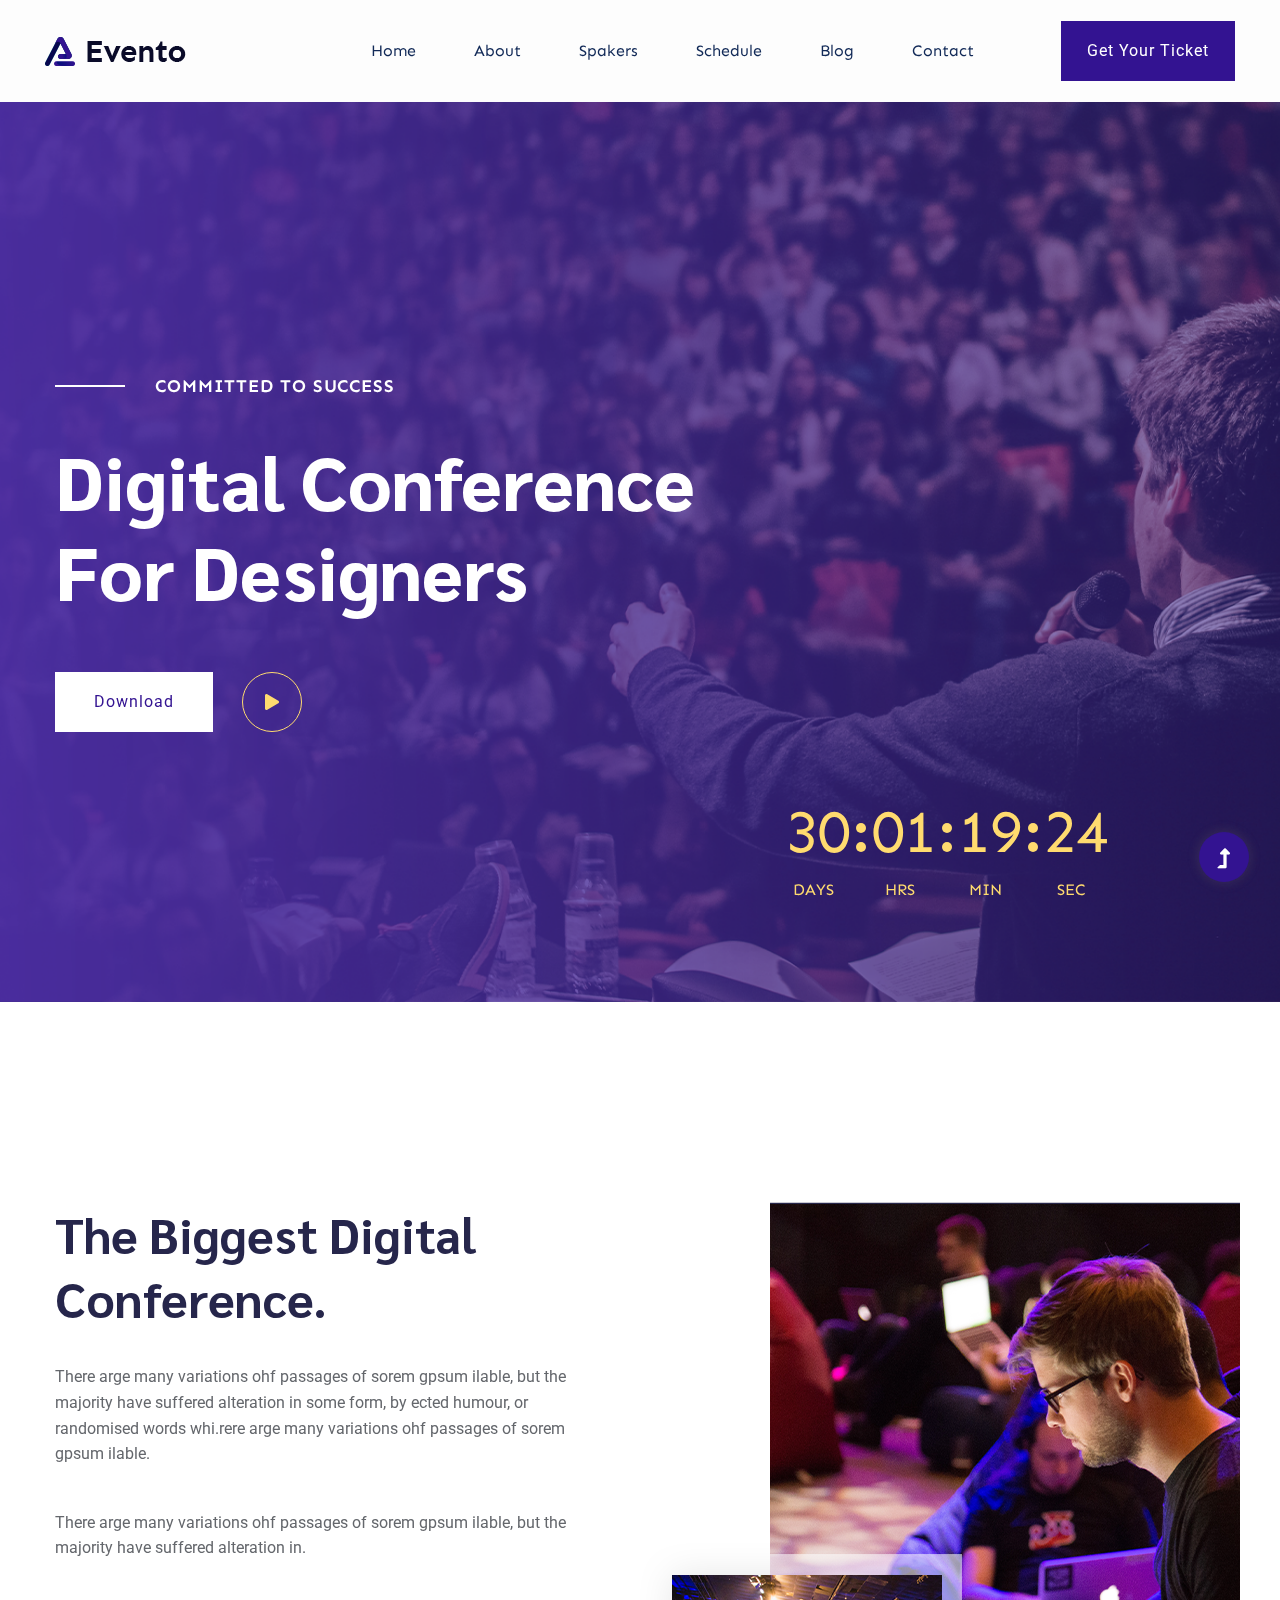
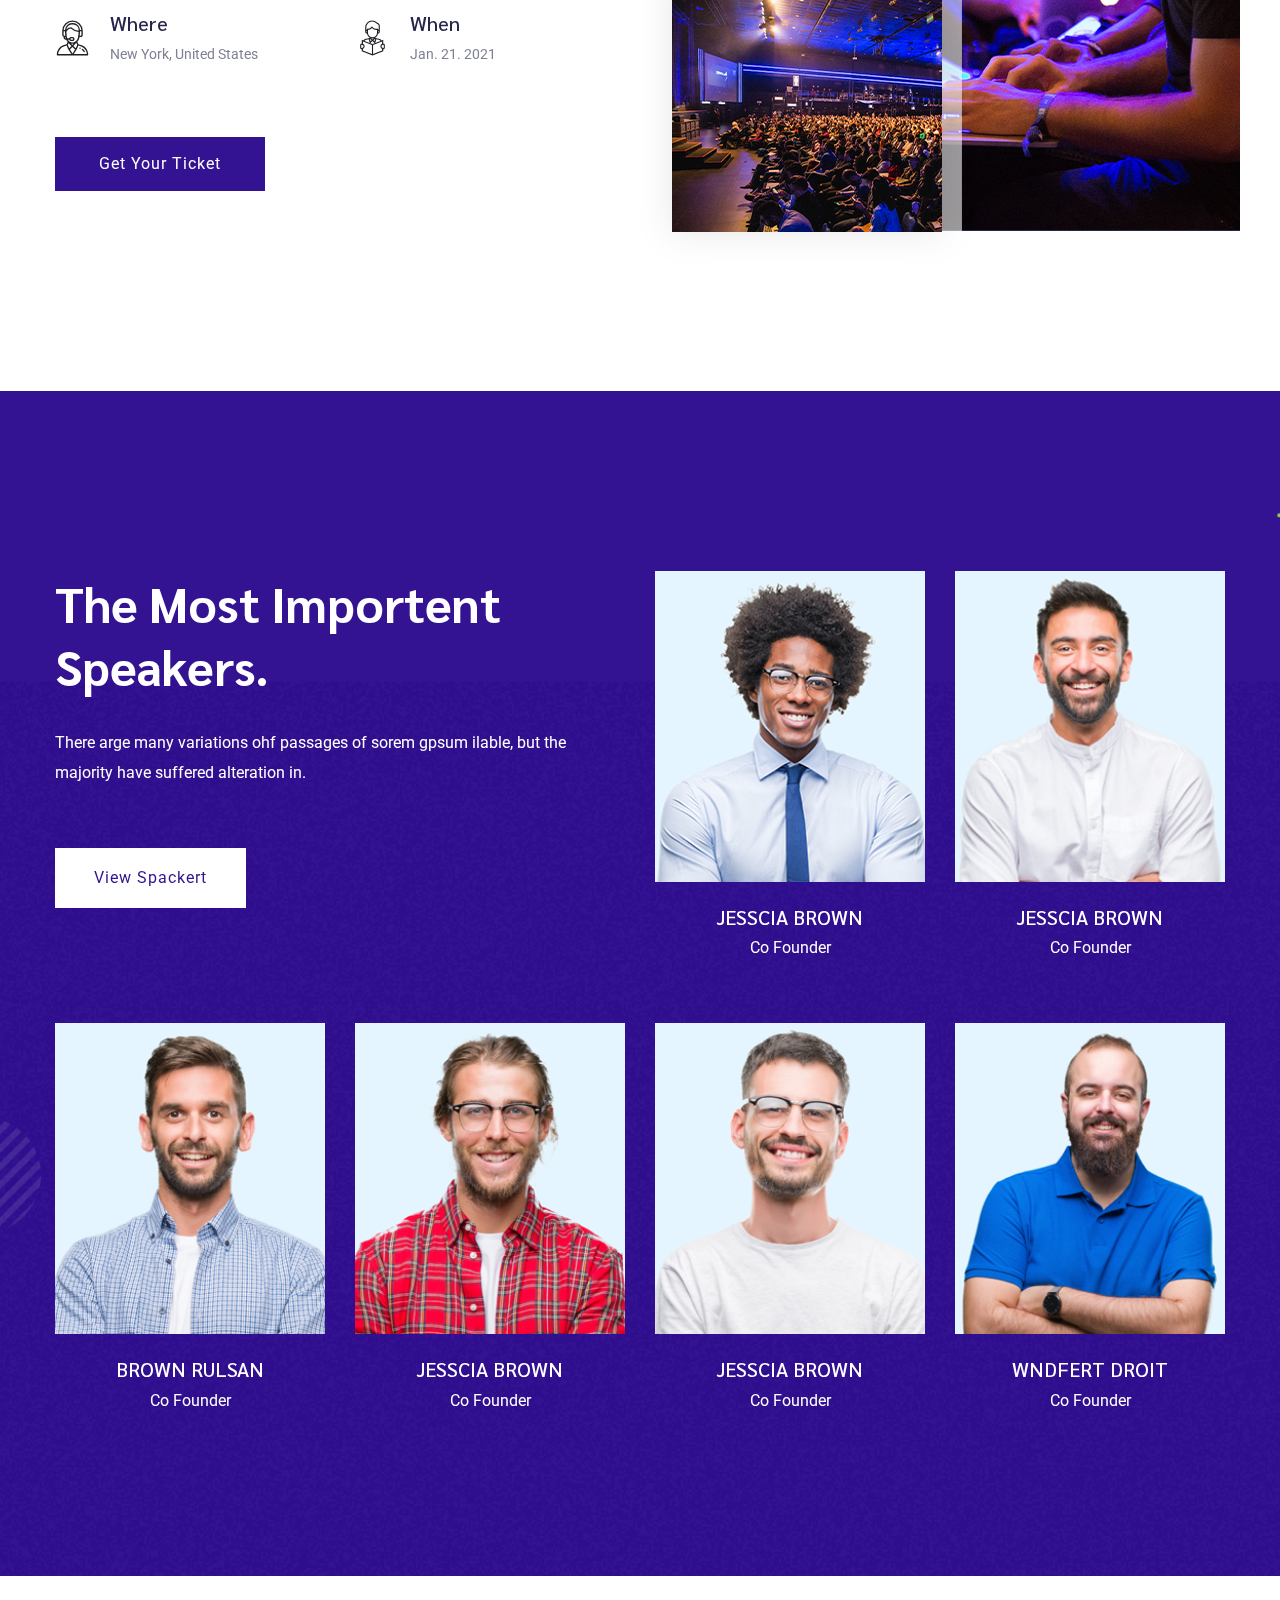
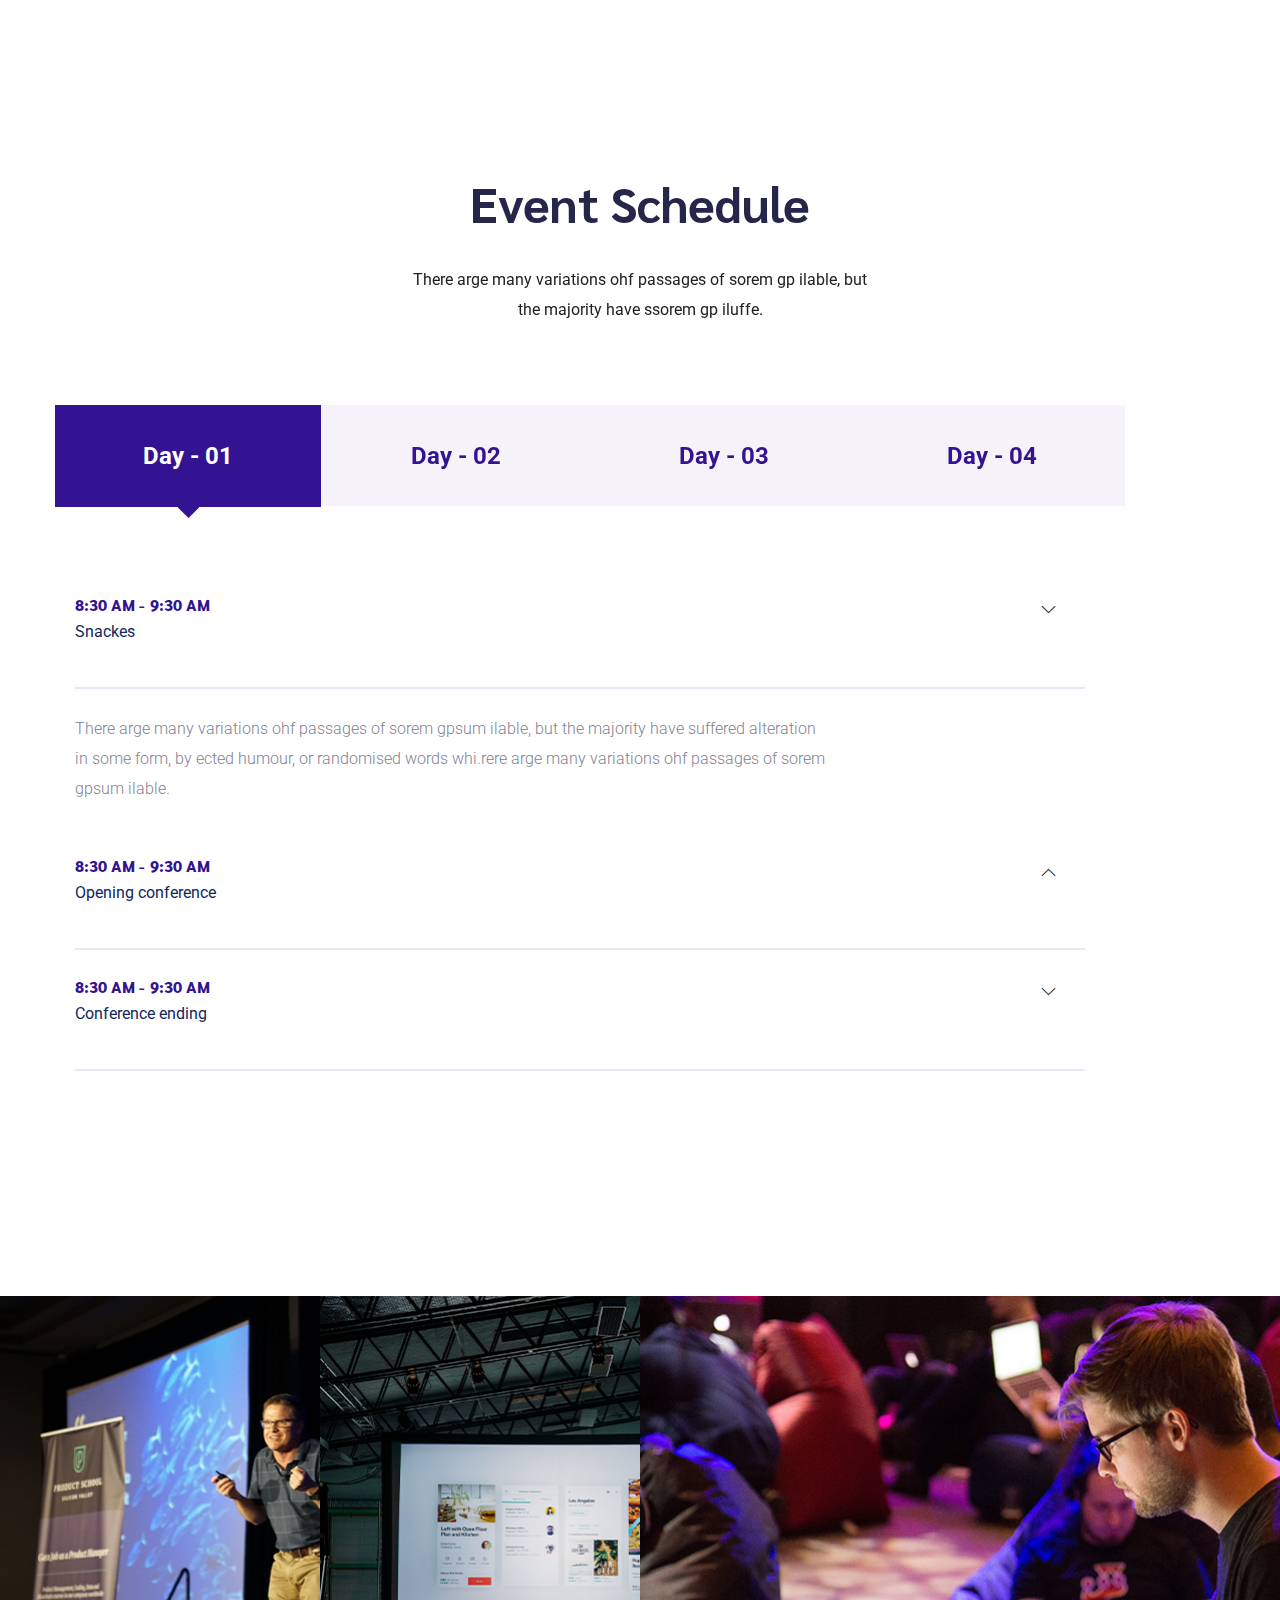
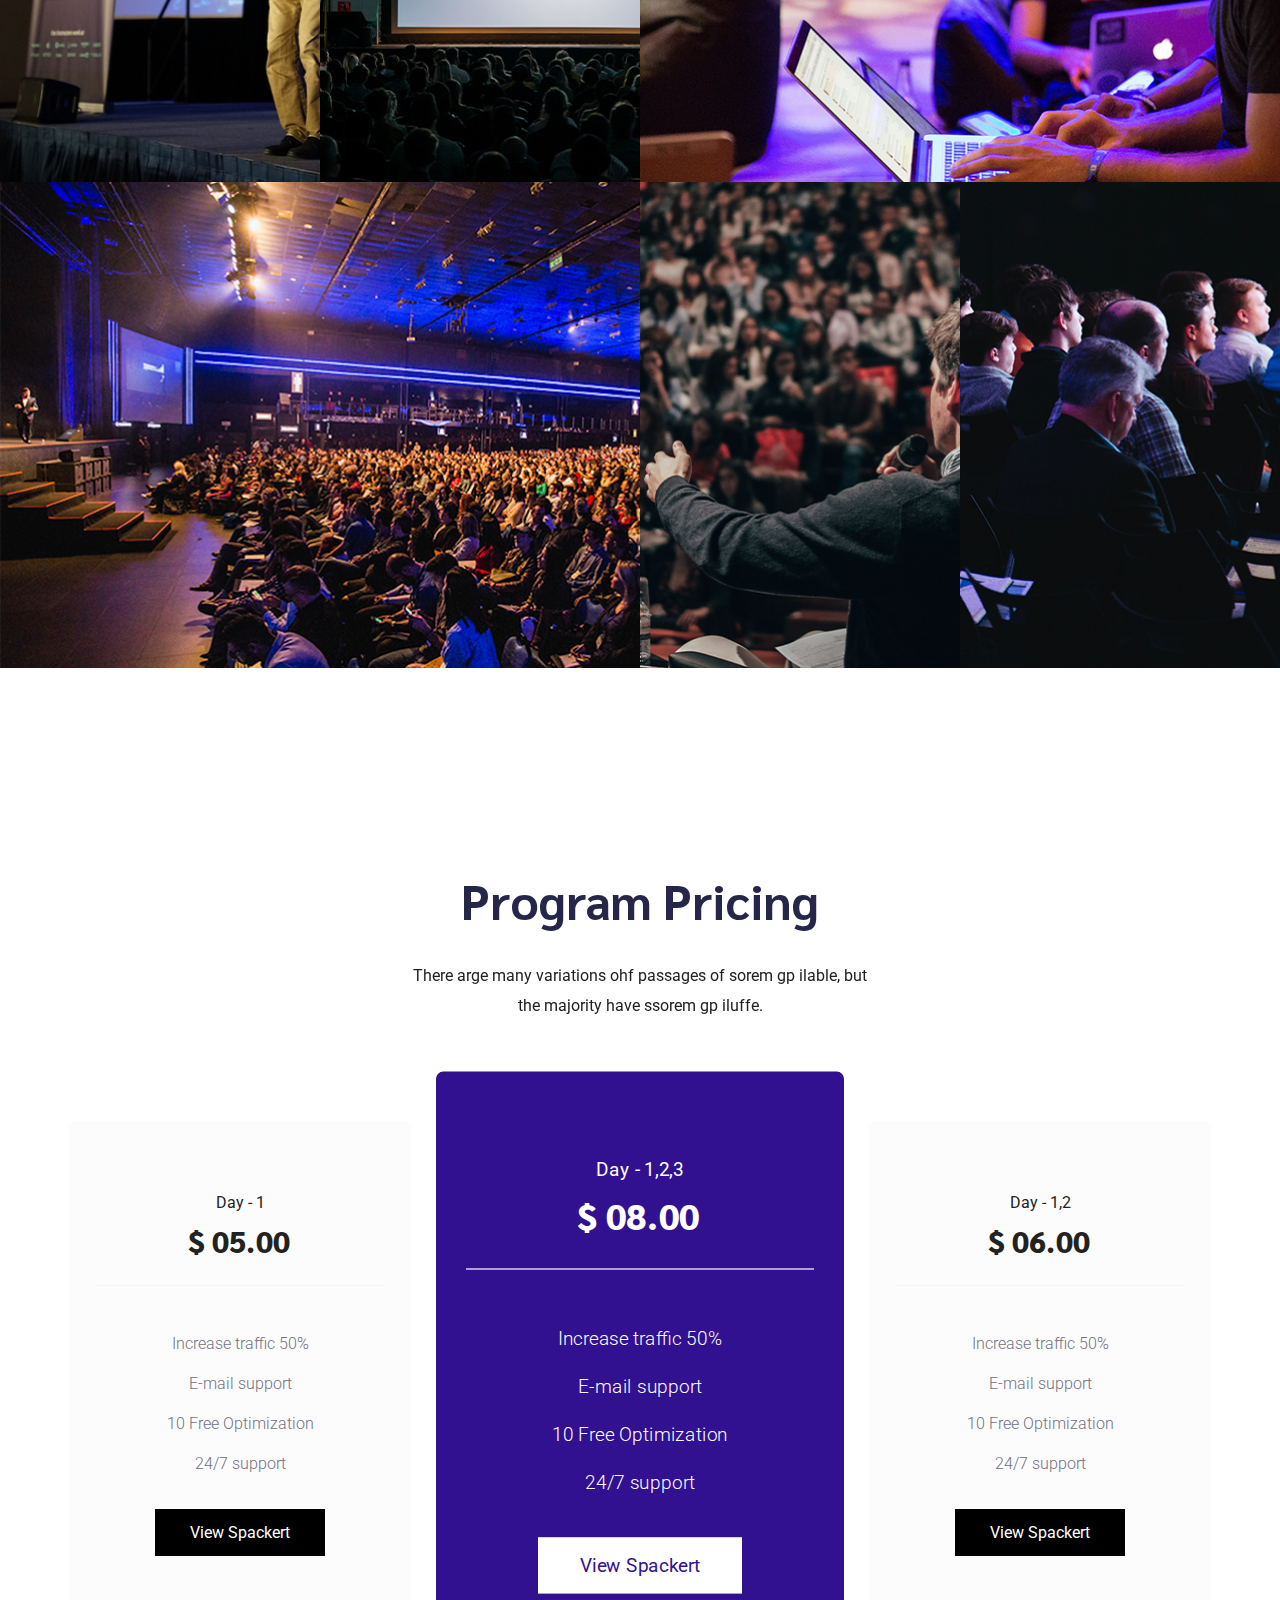
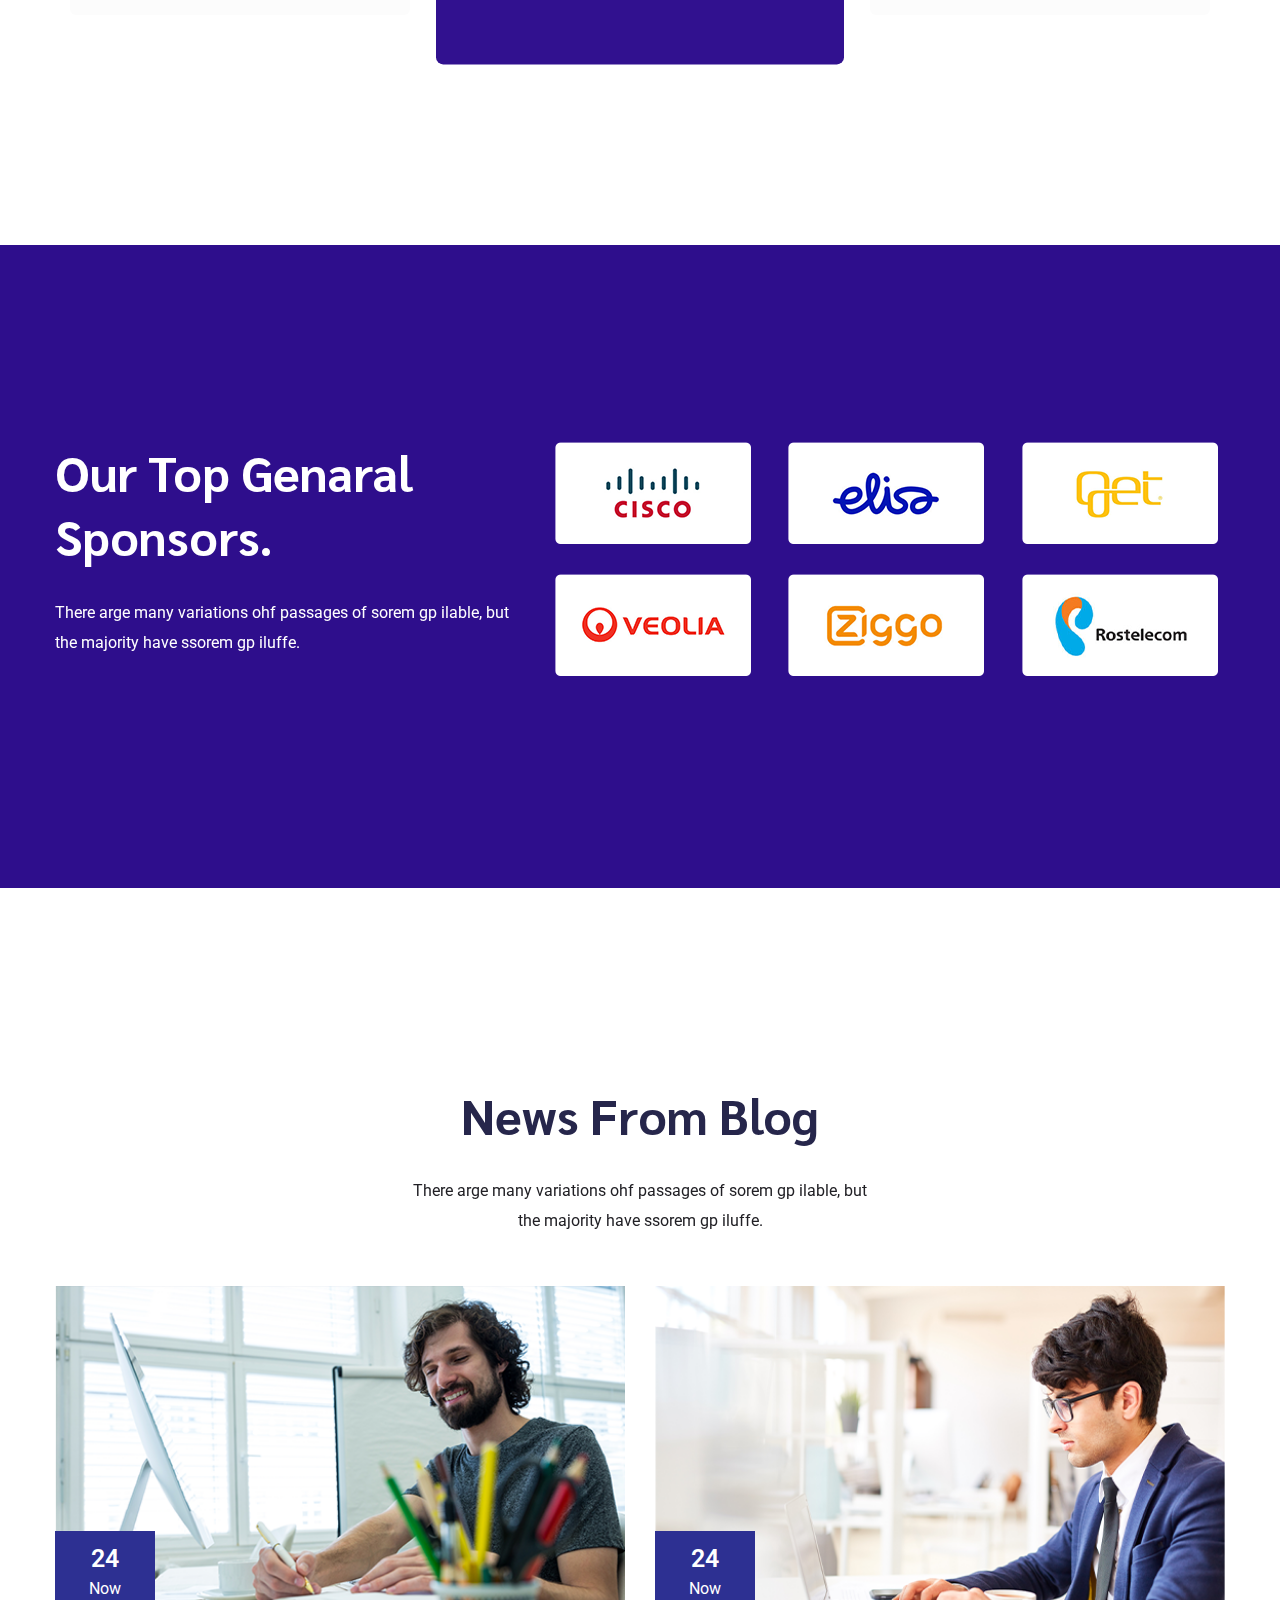
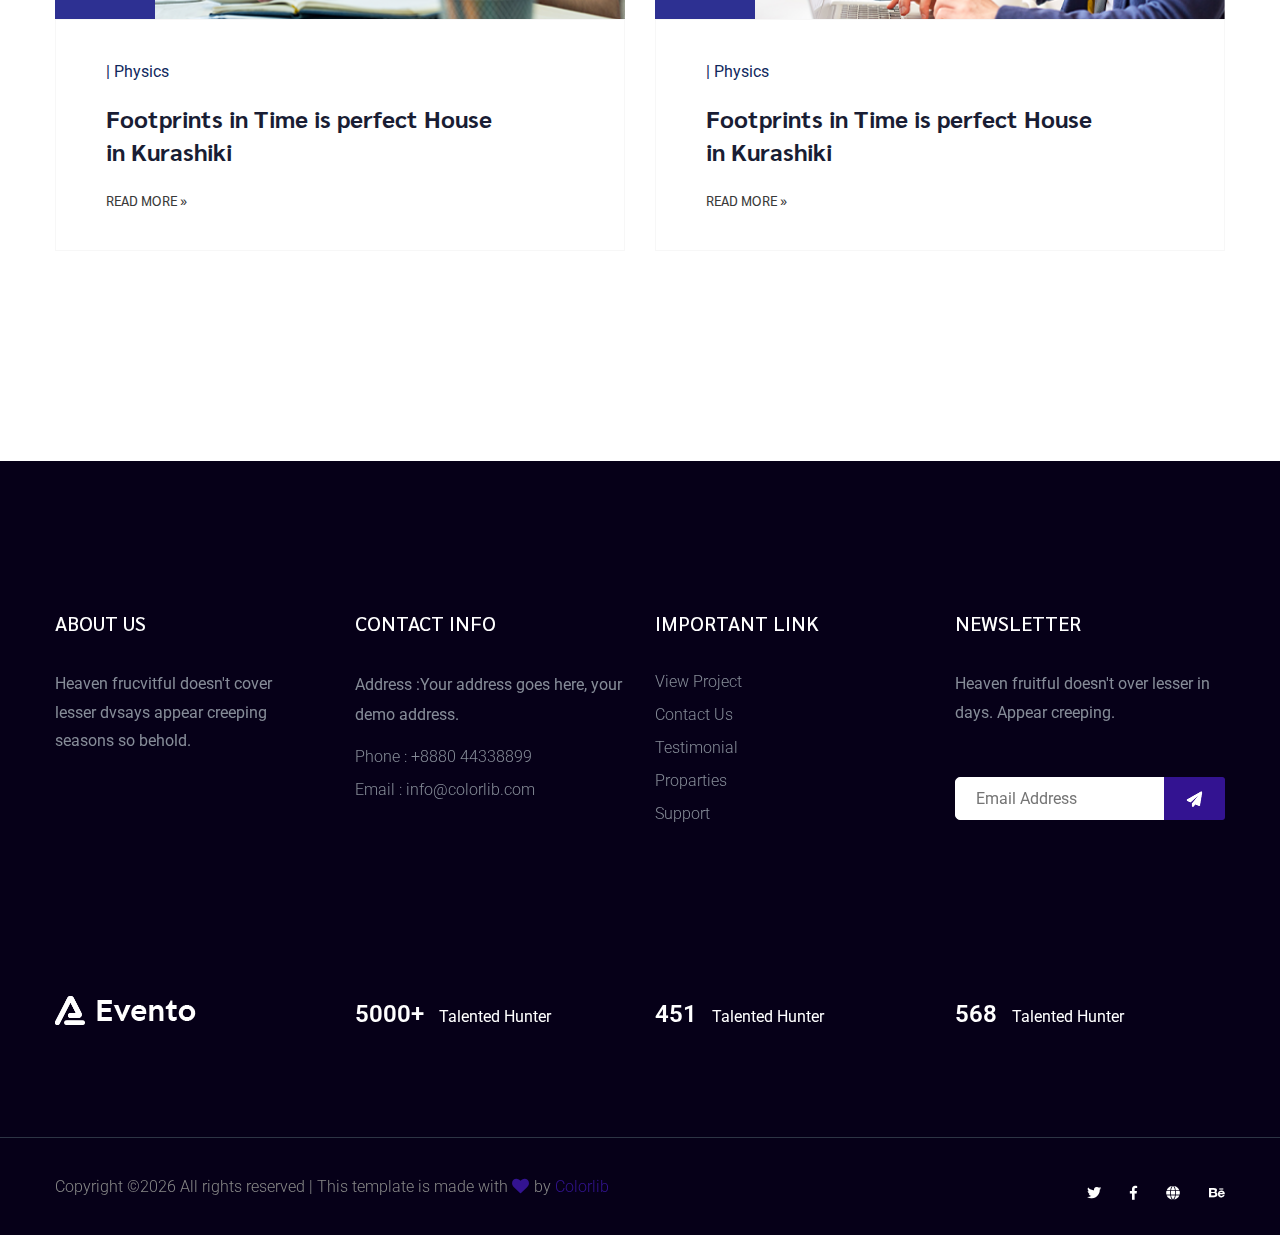
==== index.html @ 0f9d52f0 "initial commit" ====
<!doctype html>
<html class="no-js" lang="zxx">
<head>
    <meta charset="utf-8">
    <meta http-equiv="x-ua-compatible" content="ie=edge">
    <title> Event HTML-5 Template </title>
    <meta name="description" content="">
    <meta name="viewport" content="width=device-width, initial-scale=1">
    <link rel="manifest" href="site.webmanifest">
    <link rel="shortcut icon" type="image/x-icon" href="assets/img/favicon.ico">

	<!-- CSS here -->
	<link rel="stylesheet" href="assets/css/bootstrap.min.css">
	<link rel="stylesheet" href="assets/css/owl.carousel.min.css">
	<link rel="stylesheet" href="assets/css/slicknav.css">
    <link rel="stylesheet" href="assets/css/flaticon.css">
    <link rel="stylesheet" href="assets/css/gijgo.css">
	<link rel="stylesheet" href="assets/css/animate.min.css">
	<link rel="stylesheet" href="assets/css/magnific-popup.css">
	<link rel="stylesheet" href="assets/css/fontawesome-all.min.css">
	<link rel="stylesheet" href="assets/css/themify-icons.css">
	<link rel="stylesheet" href="assets/css/slick.css">
	<link rel="stylesheet" href="assets/css/nice-select.css">
	<link rel="stylesheet" href="assets/css/style.css">
</head>
<body>
    <!-- ? Preloader Start -->
    <div id="preloader-active">
        <div class="preloader d-flex align-items-center justify-content-center">
            <div class="preloader-inner position-relative">
                <div class="preloader-circle"></div>
                <div class="preloader-img pere-text">
                    <img src="assets/img/logo/loder.png" alt="">
                </div>
            </div>
        </div>
    </div>
    <!-- Preloader Start -->
<header>
    <!--? Header Start -->
    <div class="header-area">
        <div class="main-header header-sticky">
            <div class="container-fluid">
                <div class="row align-items-center">
                    <!-- Logo -->
                    <div class="col-xl-2 col-lg-2 col-md-1">
                        <div class="logo">
                            <a href="index.html"><img src="assets/img/logo/logo.png" alt=""></a>
                        </div>
                    </div>
                    <div class="col-xl-10 col-lg-10 col-md-10">
                        <div class="menu-main d-flex align-items-center justify-content-end">
                            <!-- Main-menu -->
                            <div class="main-menu f-right d-none d-lg-block">
                                <nav>
                                    <ul id="navigation">
                                        <li><a href="index.html">Home</a></li>
                                        <li><a href="about.html">About</a></li>
                                        <li><a href="spakers.html">Spakers</a></li>
                                        <li><a href="schedule.html">Schedule</a></li>
                                        <li><a href="blog.html">Blog</a>
                                            <ul class="submenu">
                                                <li><a href="blog.html">Blog</a></li>
                                                <li><a href="blog_details.html">Blog Details</a></li>
                                                <li><a href="elements.html">Element</a></li>
                                            </ul>
                                        </li>
                                        <li><a href="contact.html">Contact</a></li>
                                    </ul>
                                </nav>
                            </div>
                            <div class="header-right-btn f-right d-none d-lg-block ml-30">
                                <a href="#" class="btn header-btn">Get Your Ticket</a>
                            </div>
                        </div>
                    </div>   
                    <!-- Mobile Menu -->
                    <div class="col-12">
                        <div class="mobile_menu d-block d-lg-none"></div>
                    </div>
                </div>
            </div>
        </div>
    </div>
    <!-- Header End -->
</header>
<main>
    <!--? slider Area Start-->
    <div class="slider-area position-relative">
        <div class="slider-active">
            <!-- Single Slider -->
            <div class="single-slider slider-height d-flex align-items-center">
                <div class="container">
                    <div class="row">
                        <div class="col-xl-8 col-lg-8 col-md-9 col-sm-10">
                            <div class="hero__caption">
                                <span data-animation="fadeInLeft" data-delay=".1s">Committed to success</span>
                                <h1 data-animation="fadeInLeft" data-delay=".5s">Digital Conference For Designers</h1>
                                <!-- Hero-btn -->
                                <div class="slider-btns">
                                    <a data-animation="fadeInLeft" data-delay="1.0s" href="industries.html" class="btn hero-btn">Download</a>
                                    <a data-animation="fadeInRight" data-delay="1.0s" class="popup-video video-btn"  href="https://www.youtube.com/watch?v=up68UAfH0d0">
                                        <i class="fas fa-play"></i></a>
                                    <p class="video-cap d-none d-sm-blcok" data-animation="fadeInRight" data-delay="1.0s">Story Vidoe<br> Watch</p>
                                </div>
                            </div>
                        </div>
                    </div>
                </div>          
            </div>
            <!-- Single Slider -->
            <div class="single-slider slider-height d-flex align-items-center">
                <div class="container">
                    <div class="row">
                        <div class="col-xl-8 col-lg-8 col-md-9 col-sm-10">
                            <div class="hero__caption">
                                <span data-animation="fadeInLeft" data-delay=".1s">Committed to success</span>
                                <h1 data-animation="fadeInLeft" data-delay=".5s">Digital Conference For Designers</h1>
                                <!-- Hero-btn -->
                                <div class="slider-btns">
                                    <a data-animation="fadeInLeft" data-delay="1.0s" href="industries.html" class="btn hero-btn">Download</a>
                                    <a data-animation="fadeInRight" data-delay="1.0s" class="popup-video video-btn"  href="https://www.youtube.com/watch?v=up68UAfH0d0">
                                        <i class="fas fa-play"></i></a>
                                    <p class="video-cap d-none d-sm-blcok" data-animation="fadeInRight" data-delay="1.0s">Story Vidoe<br> Watch</p>
                                </div>
                            </div>
                        </div>
                    </div>
                </div>          
            </div>
        </div>
        <!-- Counter Section Begin -->
        <div class="counter-section d-none d-sm-block">
            <div class="cd-timer" id="countdown" >
                <div class="cd-item">
                    <span>5</span>
                    <p>Days</p>
                </div>
                <div class="cd-item">
                    <span>5</span>
                    <p>Hrs</p>
                </div>
                <div class="cd-item">
                    <span>5</span>
                    <p>Min</p>
                </div>
                <div class="cd-item">
                    <span>5</span>
                    <p>Sec</p>
                </div>
            </div>
        </div>
        <!-- Counter Section End -->
    </div>
    <!-- slider Area End-->
    <!--? About Law Start-->
    <section class="about-low-area section-padding2">
        <div class="container">
            <div class="row">
                <div class="col-lg-6 col-md-12">
                    <div class="about-caption mb-50">
                        <!-- Section Tittle -->
                        <div class="section-tittle mb-35">
                            <h2>The Biggest Digital Conference.</h2>
                        </div>
                        <p>There arge many variations ohf passages of sorem gpsum ilable, but the majority have suffered alteration in some form, by ected humour, or randomised words whi.rere arge many variations ohf passages of sorem gpsum ilable.</p>
                        <p>There arge many variations ohf passages of sorem gpsum ilable, but the majority have suffered alteration in.</p>
                    </div>
                    <div class="row">
                        <div class="col-lg-6 col-md-6 col-sm-6 col-xs-10">
                            <div class="single-caption mb-20">
                                <div class="caption-icon">
                                    <span class="flaticon-communications-1"></span>
                                </div>
                                <div class="caption">
                                    <h5>Where</h5>
                                    <p>New York, United States</p>
                                </div>
                            </div>
                        </div>
                        <div class="col-lg-6 col-md-6 col-sm-6 col-xs-10">
                            <div class="single-caption mb-20">
                                <div class="caption-icon">
                                    <span class="flaticon-education"></span>
                                </div>
                                <div class="caption">
                                    <h5>When</h5>
                                    <p>Jan. 21. 2021</p>
                                </div>
                            </div>
                        </div>
                    </div>
                    <a href="#" class="btn mt-50">Get Your Ticket</a>
                </div>
                <div class="col-lg-6 col-md-12">
                    <!-- about-img -->
                    <div class="about-img ">
                        <div class="about-font-img d-none d-lg-block">
                            <img src="assets/img/gallery/about2.png" alt="">
                        </div>
                        <div class="about-back-img ">
                            <img src="assets/img/gallery/about1.png" alt="">
                        </div>
                    </div>
                </div>
            </div>
        </div>
    </section>
    <!-- About Law End-->
    <!--? Brand Area Start -->
    <section class="team-area pt-180 pb-100 section-bg" data-background="assets/img/gallery/section_bg02.png">
        <div class="container">
            <div class="row">
                <div class="col-lg-6 col-md-9">
                    <!-- Section Tittle -->
                    <div class="section-tittle section-tittle2 mb-50">
                        <h2>The Most Importent Speakers.</h2>
                        <p>There arge many variations ohf passages of sorem gpsum ilable, but the majority have suffered alteration in.</p>
                        <a href="#" class="btn white-btn mt-30">View Spackert</a>
                    </div>
                </div>
                <div class="col-lg-3 col-md-4 col-sm-6">
                    <div class="single-team mb-30">
                        <div class="team-img">
                            <img src="assets/img/gallery/team1.png" alt="">
                            <!-- Blog Social -->
                            <ul class="team-social">
                                <li><a href="#"><i class="fab fa-facebook-f"></i></a></li>
                                <li><a href="#"><i class="fab fa-twitter"></i></a></li>
                                <li><a href="#"><i class="fas fa-globe"></i></a></li>
                            </ul>
                        </div>
                        <div class="team-caption">
                            <h3><a href="#">Jesscia brown</a></h3>
                            <p> Co Founder</p>
                        </div>
                    </div>
                </div>
                <div class="col-lg-3 col-md-4 col-sm-6">
                    <div class="single-team mb-30">
                        <div class="team-img">
                            <img src="assets/img/gallery/team2.png" alt="">
                            <!-- Blog Social -->
                            <ul class="team-social">
                                <li><a href="#"><i class="fab fa-facebook-f"></i></a></li>
                                <li><a href="#"><i class="fab fa-twitter"></i></a></li>
                                <li><a href="#"><i class="fas fa-globe"></i></a></li>
                            </ul>
                        </div>
                        <div class="team-caption">
                            <h3><a href="#">Jesscia brown</a></h3>
                            <p> Co Founder</p>
                        </div>
                    </div>
                </div>
                <div class="col-lg-3 col-md-4 col-sm-6">
                    <div class="single-team mb-30">
                        <div class="team-img">
                            <img src="assets/img/gallery/team3.png" alt="">
                            <!-- Blog Social -->
                            <ul class="team-social">
                                <li><a href="#"><i class="fab fa-facebook-f"></i></a></li>
                                <li><a href="#"><i class="fab fa-twitter"></i></a></li>
                                <li><a href="#"><i class="fas fa-globe"></i></a></li>
                            </ul>
                        </div>
                        <div class="team-caption">
                            <h3><a href="#">brown Rulsan</a></h3>
                            <p> Co Founder</p>
                        </div>
                    </div>
                </div>
                <div class="col-lg-3 col-md-4 col-sm-6">
                    <div class="single-team mb-30">
                        <div class="team-img">
                            <img src="assets/img/gallery/team4.png" alt="">
                            <!-- Blog Social -->
                            <ul class="team-social">
                                <li><a href="#"><i class="fab fa-facebook-f"></i></a></li>
                                <li><a href="#"><i class="fab fa-twitter"></i></a></li>
                                <li><a href="#"><i class="fas fa-globe"></i></a></li>
                            </ul>
                        </div>
                        <div class="team-caption">
                            <h3><a href="#">Jesscia brown</a></h3>
                            <p> Co Founder</p>
                        </div>
                    </div>
                </div>
                <div class="col-lg-3 col-md-4 col-sm-6">
                    <div class="single-team mb-30">
                        <div class="team-img">
                            <img src="assets/img/gallery/team5.png" alt="">
                            <!-- Blog Social -->
                            <ul class="team-social">
                                <li><a href="#"><i class="fab fa-facebook-f"></i></a></li>
                                <li><a href="#"><i class="fab fa-twitter"></i></a></li>
                                <li><a href="#"><i class="fas fa-globe"></i></a></li>
                            </ul>
                        </div>
                        <div class="team-caption">
                            <h3><a href="#">Jesscia brown</a></h3>
                            <p> Co Founder</p>
                        </div>
                    </div>
                </div>
                <div class="col-lg-3 col-md-4 col-sm-6">
                    <div class="single-team mb-30">
                        <div class="team-img">
                            <img src="assets/img/gallery/team6.png" alt="">
                            <!-- Blog Social -->
                            <ul class="team-social">
                                <li><a href="#"><i class="fab fa-facebook-f"></i></a></li>
                                <li><a href="#"><i class="fab fa-twitter"></i></a></li>
                                <li><a href="#"><i class="fas fa-globe"></i></a></li>
                            </ul>
                        </div>
                        <div class="team-caption">
                            <h3><a href="#">wndfert droit</a></h3>
                            <p> Co Founder</p>
                        </div>
                    </div>
                </div>
            </div>
        </div>
    </section>
    <!-- Brand Area End -->  
    <!--? accordion -->
    <section class="accordion fix section-padding30">
        <div class="container">
            <div class="row justify-content-center">
                <div class="col-xl-5 col-lg-6 col-md-6">
                    <!-- Section Tittle -->
                    <div class="section-tittle text-center mb-80">
                        <h2>Event Schedule</h2>
                        <p>There arge many variations ohf passages of sorem gp ilable, but the majority have ssorem gp iluffe.</p>
                    </div> 
                </div>
            </div>
            <div class="row ">
               <div class="col-lg-11">
                    <div class="properties__button mb-40">
                        <!--Nav Button  -->
                        <nav>                                                                         
                            <div class="nav nav-tabs" id="nav-tab" role="tablist">
                                <a class="nav-item nav-link active" id="nav-home-tab" data-toggle="tab" href="#nav-home" role="tab" aria-controls="nav-home" aria-selected="true">Day - 01</a>
                                <a class="nav-item nav-link" id="nav-profile-tab" data-toggle="tab" href="#nav-profile" role="tab" aria-controls="nav-profile" aria-selected="false"> Day - 02</a>
                                <a class="nav-item nav-link" id="nav-contact-tab" data-toggle="tab" href="#nav-contact" role="tab" aria-controls="nav-contact" aria-selected="false"> Day - 03 </a>
                                <a class="nav-item nav-link" id="nav-dinner-tab" data-toggle="tab" href="#nav-dinner" role="tab" aria-controls="nav-dinner" aria-selected="false"> Day - 04 </a>
                            </div>
                        </nav>
                        <!--End Nav Button  -->
                    </div>
               </div>
            </div>
        </div>
        <div class="container">
            <!-- Nav Card -->
            <div class="tab-content" id="nav-tabContent">
                <!-- card one -->
                <div class="tab-pane fade show active" id="nav-home" role="tabpanel" aria-labelledby="nav-home-tab">
                   <div class="row">
                        <div class="col-lg-11">
                            <div class="accordion-wrapper">
                                <div class="accordion" id="accordionExample">
                                    <!-- single-one -->
                                    <div class="card">
                                        <div class="card-header" id="headingTwo">
                                            <h2 class="mb-0">
                                                <a href="#" class="btn-link collapsed" data-toggle="collapse" data-target="#collapseTwo" aria-expanded="false" aria-controls="collapseTwo">
                                                    <span>8:30 AM - 9:30 AM</span>
                                                    <p>Snackes</p>
                                                </a> 
                                            </h2>
                                        </div>
                                        <div id="collapseTwo" class="collapse show" aria-labelledby="headingTwo" data-parent="#accordionExample">
                                            <div class="card-body">
                                                There arge many variations ohf passages of sorem gpsum ilable, but the majority have suffered alteration in some form, by ected humour, or randomised words whi.rere arge many variations ohf passages of sorem gpsum ilable.
                                            </div>
                                        </div>
                                    </div>
                                    <!-- single-two -->
                                    <div class="card">
                                        <div class="card-header" id="headingOne">
                                            <h2 class="mb-0">
                                                <a href="#" class="btn-link" data-toggle="collapse" data-target="#collapseOne" aria-expanded="true" aria-controls="collapseOne">
                                                    <span>8:30 AM - 9:30 AM</span>
                                                    <p>Opening conference</p>
                                                </a>
                                            </h2>
                                        </div>
                                        <div id="collapseOne" class="collapse" aria-labelledby="headingOne" data-parent="#accordionExample">
                                            <div class="card-body">
                                                There arge many variations ohf passages of sorem gpsum ilable, but the majority have suffered alteration in some form, by ected humour, or randomised words whi.rere arge many variations ohf passages of sorem gpsum ilable.
                                            </div>
                                        </div>
                                    </div>
                                    <!-- single-three -->
                                    <div class="card">
                                        <div class="card-header" id="headingThree">
                                            <h2 class="mb-0">
                                                <a href="#" class="btn-link collapsed" data-toggle="collapse" data-target="#collapseThree" aria-expanded="false" aria-controls="collapseThree">
                                                    <span>8:30 AM - 9:30 AM</span>
                                                    <p>Conference ending</p>
                                                </a>
                                            </h2>
                                        </div>
                                        <div id="collapseThree" class="collapse" aria-labelledby="headingThree" data-parent="#accordionExample">
                                            <div class="card-body">
                                                There arge many variations ohf passages of sorem gpsum ilable, but the majority have suffered alteration in some form, by ected humour, or randomised words whi.rere arge many variations ohf passages of sorem gpsum ilable.
                                            </div>
                                        </div>
                                    </div>
                                </div>
                            </div>
                        </div>
                   </div>
                </div>
                <!-- Card two -->
                <div class="tab-pane fade" id="nav-profile" role="tabpanel" aria-labelledby="nav-profile-tab">
                    <div class="row">
                        <div class="col-lg-11">
                            <div class="accordion-wrapper">
                                <div class="accordion" id="accordionExample">
                                    <!-- single-one -->
                                    <div class="card">
                                        <div class="card-header" id="headingTwo">
                                            <h2 class="mb-0">
                                                <a href="#" class="btn-link collapsed" data-toggle="collapse" data-target="#collapseTwo2" aria-expanded="false" aria-controls="collapseTwo2">
                                                    <span>8:30 AM - 9:30 AM</span>
                                                    <p>Snackes</p>
                                                </a> 
                                            </h2>
                                        </div>
                                        <div id="collapseTwo2" class="collapse show" aria-labelledby="headingTwo" data-parent="#accordionExample">
                                            <div class="card-body">
                                                There arge many variations ohf passages of sorem gpsum ilable, but the majority have suffered alteration in some form, by ected humour, or randomised words whi.rere arge many variations ohf passages of sorem gpsum ilable.
                                            </div>
                                        </div>
                                    </div>
                                    <!-- single-two -->
                                    <div class="card">
                                        <div class="card-header" id="headingOne">
                                            <h2 class="mb-0">
                                                <a href="#" class="btn-link" data-toggle="collapse" data-target="#collapseOne1" aria-expanded="true" aria-controls="collapseOne1">
                                                    <span>8:30 AM - 9:30 AM</span>
                                                    <p>Opening conference</p>
                                                </a>
                                            </h2>
                                        </div>
                                        <div id="collapseOne1" class="collapse" aria-labelledby="headingOne" data-parent="#accordionExample">
                                            <div class="card-body">
                                                There arge many variations ohf passages of sorem gpsum ilable, but the majority have suffered alteration in some form, by ected humour, or randomised words whi.rere arge many variations ohf passages of sorem gpsum ilable.
                                            </div>
                                        </div>
                                    </div>
                                    <!-- single-three -->
                                    <div class="card">
                                        <div class="card-header" id="headingThree">
                                            <h2 class="mb-0">
                                                <a href="#" class="btn-link collapsed" data-toggle="collapse" data-target="#collapseThree3" aria-expanded="false" aria-controls="collapseThree3">
                                                    <span>8:30 AM - 9:30 AM</span>
                                                    <p>Conference ending</p>
                                                </a>
                                            </h2>
                                        </div>
                                        <div id="collapseThree3" class="collapse" aria-labelledby="headingThree" data-parent="#accordionExample">
                                            <div class="card-body">
                                                There arge many variations ohf passages of sorem gpsum ilable, but the majority have suffered alteration in some form, by ected humour, or randomised words whi.rere arge many variations ohf passages of sorem gpsum ilable.
                                            </div>
                                        </div>
                                    </div>
                                </div>
                            </div>
                        </div>
                    </div>
                </div>
                <!-- Card three -->
                <div class="tab-pane fade" id="nav-contact" role="tabpanel" aria-labelledby="nav-contact-tab">
                    <div class="row">
                            <div class="col-lg-11">
                                <div class="accordion-wrapper">
                                    <div class="accordion" id="accordionExample">
                                        <!-- single-one -->
                                        <div class="card">
                                            <div class="card-header" id="headingTwo">
                                                <h2 class="mb-0">
                                                    <a href="#" class="btn-link collapsed" data-toggle="collapse" data-target="#collapseTwo01" aria-expanded="false" aria-controls="collapseTwo01">
                                                        <span>8:30 AM - 9:30 AM</span>
                                                        <p>Snackes</p>
                                                    </a> 
                                                </h2>
                                            </div>
                                            <div id="collapseTwo01" class="collapse show" aria-labelledby="headingTwo" data-parent="#accordionExample">
                                                <div class="card-body">
                                                    There arge many variations ohf passages of sorem gpsum ilable, but the majority have suffered alteration in some form, by ected humour, or randomised words whi.rere arge many variations ohf passages of sorem gpsum ilable.
                                                </div>
                                            </div>
                                        </div>
                                        <!-- single-two -->
                                        <div class="card">
                                            <div class="card-header" id="headingOne">
                                                <h2 class="mb-0">
                                                    <a href="#" class="btn-link" data-toggle="collapse" data-target="#collapseOne02" aria-expanded="true" aria-controls="collapseOne02">
                                                        <span>8:30 AM - 9:30 AM</span>
                                                        <p>Opening conference</p>
                                                    </a>
                                                </h2>
                                            </div>
                                            <div id="collapseOne02" class="collapse" aria-labelledby="headingOne" data-parent="#accordionExample">
                                                <div class="card-body">
                                                    There arge many variations ohf passages of sorem gpsum ilable, but the majority have suffered alteration in some form, by ected humour, or randomised words whi.rere arge many variations ohf passages of sorem gpsum ilable.
                                                </div>
                                            </div>
                                        </div>
                                        <!-- single-three -->
                                        <div class="card">
                                            <div class="card-header" id="headingThree">
                                                <h2 class="mb-0">
                                                    <a href="#" class="btn-link collapsed" data-toggle="collapse" data-target="#collapseThree03" aria-expanded="false" aria-controls="collapseThree03">
                                                        <span>8:30 AM - 9:30 AM</span>
                                                        <p>Conference ending</p>
                                                    </a>
                                                </h2>
                                            </div>
                                            <div id="collapseThree03" class="collapse" aria-labelledby="headingThree" data-parent="#accordionExample">
                                                <div class="card-body">
                                                    There arge many variations ohf passages of sorem gpsum ilable, but the majority have suffered alteration in some form, by ected humour, or randomised words whi.rere arge many variations ohf passages of sorem gpsum ilable.
                                                </div>
                                            </div>
                                        </div>
                                    </div>
                                </div>
                            </div>
                    </div>
                </div>
                <!-- Card Four -->
                <div class="tab-pane fade" id="nav-dinner" role="tabpanel" aria-labelledby="nav-dinner">
                    <div class="row">
                            <div class="col-lg-11">
                                <div class="accordion-wrapper">
                                    <div class="accordion" id="accordionExample">
                                        <!-- single-one -->
                                        <div class="card">
                                            <div class="card-header" id="headingTwo">
                                                <h2 class="mb-0">
                                                    <a href="#" class="btn-link collapsed" data-toggle="collapse" data-target="#collapseTwo10" aria-expanded="false" aria-controls="collapseTwo10">
                                                        <span>8:30 AM - 9:30 AM</span>
                                                        <p>Snackes</p>
                                                    </a> 
                                                </h2>
                                            </div>
                                            <div id="collapseTwo10" class="collapse show" aria-labelledby="headingTwo" data-parent="#accordionExample">
                                                <div class="card-body">
                                                    There arge many variations ohf passages of sorem gpsum ilable, but the majority have suffered alteration in some form, by ected humour, or randomised words whi.rere arge many variations ohf passages of sorem gpsum ilable.
                                                </div>
                                            </div>
                                        </div>
                                        <!-- single-two -->
                                        <div class="card">
                                            <div class="card-header" id="headingOne">
                                                <h2 class="mb-0">
                                                    <a href="#" class="btn-link" data-toggle="collapse" data-target="#collapseOne20" aria-expanded="true" aria-controls="collapseOne20">
                                                        <span>8:30 AM - 9:30 AM</span>
                                                        <p>Opening conference</p>
                                                    </a>
                                                </h2>
                                            </div>
                                            <div id="collapseOne20" class="collapse" aria-labelledby="headingOne" data-parent="#accordionExample">
                                                <div class="card-body">
                                                    There arge many variations ohf passages of sorem gpsum ilable, but the majority have suffered alteration in some form, by ected humour, or randomised words whi.rere arge many variations ohf passages of sorem gpsum ilable.
                                                </div>
                                            </div>
                                        </div>
                                        <!-- single-three -->
                                        <div class="card">
                                            <div class="card-header" id="headingThree">
                                                <h2 class="mb-0">
                                                    <a href="#" class="btn-link collapsed" data-toggle="collapse" data-target="#collapseThree30" aria-expanded="false" aria-controls="collapseThree30">
                                                        <span>8:30 AM - 9:30 AM</span>
                                                        <p>Conference ending</p>
                                                    </a>
                                                </h2>
                                            </div>
                                            <div id="collapseThree30" class="collapse" aria-labelledby="headingThree" data-parent="#accordionExample">
                                                <div class="card-body">
                                                    There arge many variations ohf passages of sorem gpsum ilable, but the majority have suffered alteration in some form, by ected humour, or randomised words whi.rere arge many variations ohf passages of sorem gpsum ilable.
                                                </div>
                                            </div>
                                        </div>
                                    </div>
                                </div>
                            </div>
                    </div>
                </div>
            </div>
            <!-- End Nav Card -->
        </div>
    </section>
    <!-- accordion End -->
    <!--? gallery Products Start -->
    <div class="gallery-area fix">
        <div class="container-fluid p-0">
            <div class="row no-gutters">
                <div class="col-lg-3 col-md-3 col-sm-6">
                    <div class="gallery-box">
                        <div class="single-gallery">
                            <div class="gallery-img " style="background-image: url(assets/img/gallery/gallery1.png);"></div>
                        </div>
                    </div>
                </div>
                <div class="col-lg-3 col-md-3 col-sm-6">
                    <div class="gallery-box">
                        <div class="single-gallery">
                            <div class="gallery-img " style="background-image: url(assets/img/gallery/gallery2.png);"></div>
                        </div>
                    </div>
                </div>
                <div class="col-lg-6 col-md-6 col-sm-6">
                    <div class="gallery-box">
                        <div class="single-gallery">
                            <div class="gallery-img " style="background-image: url(assets/img/gallery/gallery3.png);"></div>
                        </div>
                    </div>
                </div>
                <div class="col-lg-6 col-md-6 col-sm-6">
                    <div class="gallery-box">
                        <div class="single-gallery">
                            <div class="gallery-img " style="background-image: url(assets/img/gallery/gallery4.png);"></div>
                        </div>
                    </div>
                </div>
                <div class="col-lg-3 col-md-3 col-sm-6">
                    <div class="gallery-box">
                        <div class="single-gallery">
                             <div class="gallery-img " style="background-image: url(assets/img/gallery/gallery5.png);"></div>
                        </div>
                    </div>
                </div>
                <div class="col-lg-3 col-md-3 col-sm-6">
                    <div class="gallery-box">
                        <div class="single-gallery">
                            <div class="gallery-img " style="background-image: url(assets/img/gallery/gallery6.png);"></div>
                        </div>
                    </div>
                </div>
            </div>
        </div>
    </div>
    <!-- gallery Products End -->
    <!--? Pricing Card Start -->
    <section class="pricing-card-area section-padding2">
        <div class="container">
            <!-- Section Tittle -->
            <div class="row justify-content-center">
                <div class="col-lg-5 col-md-8">
                    <div class="section-tittle text-center mb-100">
                        <h2>Program Pricing</h2>
                        <p>There arge many variations ohf passages of sorem gp ilable, but the majority have ssorem gp iluffe.</p>
                    </div>
                </div>
            </div>
            <div class="row">
                <div class="col-xl-4 col-lg-4 col-md-6 col-sm-10">
                    <div class="single-card text-center mb-30">
                        <div class="card-top">
                            <span>Day - 1</span>
                            <h4>$ 05.00</h4>
                        </div>
                        <div class="card-bottom">
                            <ul>
                                <li>Increase traffic 50%</li>
                                <li>E-mail support</li>
                                <li>10 Free Optimization</li>
                                <li>24/7  support</li>
                            </ul>
                            <a href="services.html" class="black-btn">View Spackert</a>
                        </div>
                    </div>
                </div>
                <div class="col-xl-4 col-lg-4 col-md-6 col-sm-10">
                    <div class="single-card active text-center mb-30">
                        <div class="card-top">
                            <span>Day - 1,2,3</span>
                            <h4>$ 08.00</h4>
                        </div>
                        <div class="card-bottom">
                            <ul>
                                <li>Increase traffic 50%</li>
                                <li>E-mail support</li>
                                <li>10 Free Optimization</li>
                                <li>24/7  support</li>
                            </ul>
                            <a href="services.html" class="black-btn">View Spackert</a>
                        </div>
                    </div>
                </div>
                <div class="col-xl-4 col-lg-4 col-md-6 col-sm-10">
                    <div class="single-card text-center mb-30">
                        <div class="card-top">
                            <span>Day - 1,2</span>
                            <h4>$ 06.00</h4>
                        </div>
                        <div class="card-bottom">
                            <ul>
                                <li>Increase traffic 50%</li>
                                <li>E-mail support</li>
                                <li>10 Free Optimization</li>
                                <li>24/7  support</li>
                            </ul>
                            <a href="services.html" class="black-btn">View Spackert</a>
                        </div>
                    </div>
                </div>
            </div>
        </div>
    </section>
    <!-- Pricing Card End -->
    <!--? Brand Area Start-->
    <section class="work-company section-padding30" style="background: #2e0e8c;">
        <div class="container">
            <div class="row align-items-center">
                <div class="col-lg-5 col-md-8">
                    <!-- Section Tittle -->
                    <div class="section-tittle section-tittle2 mb-50">
                        <h2>Our Top Genaral Sponsors.</h2>
                        <p>There arge many variations ohf passages of sorem gp ilable, but the majority have ssorem gp iluffe.</p>
                    </div>
                </div>
                <div class="col-lg-7">
                    <div class="logo-area">
                        <div class="row">
                            <div class="col-lg-4 col-md-4 col-sm-6">
                                <div class="single-logo mb-30">
                                    <img src="assets/img/gallery/cisco_brand.png" alt="">
                                </div>
                            </div>
                            <div class="col-lg-4 col-md-4 col-sm-6">
                                <div class="single-logo mb-30">
                                    <img src="assets/img/gallery/cisco_brand2.png" alt="">
                                </div>
                            </div>
                            <div class="col-lg-4 col-md-4 col-sm-6">
                                <div class="single-logo mb-30">
                                    <img src="assets/img/gallery/cisco_brand3.png" alt="">
                                </div>
                            </div>
                            <div class="col-lg-4 col-md-4 col-sm-6">
                                <div class="single-logo mb-30">
                                    <img src="assets/img/gallery/cisco_brand4.png" alt="">
                                </div>
                            </div>
                            <div class="col-lg-4 col-md-4 col-sm-6">
                                <div class="single-logo mb-30">
                                    <img src="assets/img/gallery/cisco_brand5.png" alt="">
                                </div>
                            </div>
                            <div class="col-lg-4 col-md-4 col-sm-6">
                                <div class="single-logo mb-30">
                                    <img src="assets/img/gallery/cisco_brand6.png" alt="">
                                </div>
                            </div>
                        </div>
                    </div>
                </div>
            </div>
        </div>
    </section>
    <!-- Brand Area End-->
    <!--? Blog Area Start -->
    <section class="home-blog-area section-padding30">
        <div class="container">
            <!-- Section Tittle -->
            <div class="row justify-content-center">
                <div class="col-lg-5 col-md-8">
                    <div class="section-tittle text-center mb-50">
                        <h2>News From Blog</h2>
                        <p>There arge many variations ohf passages of sorem gp ilable, but the majority have ssorem gp iluffe.</p>
                    </div>
                </div>
            </div>
            <div class="row">
                <div class="col-xl-6 col-lg-6 col-md-6">
                    <div class="home-blog-single mb-30">
                        <div class="blog-img-cap">
                            <div class="blog-img">
                                <img src="assets/img/gallery/home-blog1.png" alt="">
                                <!-- Blog date -->
                                <div class="blog-date text-center">
                                    <span>24</span>
                                    <p>Now</p>
                                </div>
                            </div>
                            <div class="blog-cap">
                                <p>|   Physics</p>
                                <h3><a href="blog_details.html">Footprints in Time is perfect House in Kurashiki</a></h3>
                                <a href="blog_details.html" class="more-btn">Read more »</a>
                            </div>
                        </div>
                    </div>
                </div>
                <div class="col-xl-6 col-lg-6 col-md-6">
                    <div class="home-blog-single mb-30">
                        <div class="blog-img-cap">
                            <div class="blog-img">
                                <img src="assets/img/gallery/home-blog2.png" alt="">
                                <!-- Blog date -->
                                <div class="blog-date text-center">
                                    <span>24</span>
                                    <p>Now</p>
                                </div>
                            </div>
                            <div class="blog-cap">
                                <p>|   Physics</p>
                                <h3><a href="blog_details.html">Footprints in Time is perfect House in Kurashiki</a></h3>
                                <a href="blog_details.html" class="more-btn">Read more »</a>
                            </div>
                        </div>
                    </div>
                </div>
            </div>
        </div>
    </section>
    <!-- Blog Area End -->
    </main>
    <footer>
        <!-- Footer Start-->
        <div class="footer-area footer-padding">
            <div class="container">
                <div class="row d-flex justify-content-between">
                    <div class="col-xl-3 col-lg-3 col-md-4 col-sm-6">
                       <div class="single-footer-caption mb-50">
                         <div class="single-footer-caption mb-30">
                             <div class="footer-tittle">
                                 <h4>About Us</h4>
                                 <div class="footer-pera">
                                     <p>Heaven frucvitful doesn't cover lesser dvsays appear creeping seasons so behold.</p>
                                </div>
                             </div>
                         </div>
                       </div>
                    </div>
                    <div class="col-xl-3 col-lg-3 col-md-4 col-sm-5">
                        <div class="single-footer-caption mb-50">
                            <div class="footer-tittle">
                                <h4>Contact Info</h4>
                                <ul>
                                    <li>
                                        <p>Address :Your address goes here, your demo address.</p>
                                    </li>
                                    <li><a href="#">Phone : +8880 44338899</a></li>
                                    <li><a href="#">Email : info@colorlib.com</a></li>
                                </ul>
                            </div>
                        </div>
                    </div>
                    <div class="col-xl-3 col-lg-3 col-md-4 col-sm-5">
                        <div class="single-footer-caption mb-50">
                            <div class="footer-tittle">
                                <h4>Important Link</h4>
                                <ul>
                                    <li><a href="#"> View Project</a></li>
                                    <li><a href="#">Contact Us</a></li>
                                    <li><a href="#">Testimonial</a></li>
                                    <li><a href="#">Proparties</a></li>
                                    <li><a href="#">Support</a></li>
                                </ul>
                            </div>
                        </div>
                    </div>
                    <div class="col-xl-3 col-lg-3 col-md-6 col-sm-5">
                        <div class="single-footer-caption mb-50">
                            <div class="footer-tittle">
                                <h4>Newsletter</h4>
                                <div class="footer-pera footer-pera2">
                                 <p>Heaven fruitful doesn't over lesser in days. Appear creeping.</p>
                             </div>
                             <!-- Form -->
                             <div class="footer-form" >
                                 <div id="mc_embed_signup">
                                     <form target="_blank" action="https://spondonit.us12.list-manage.com/subscribe/post?u=1462626880ade1ac87bd9c93a&amp;id=92a4423d01"
                                     method="get" class="subscribe_form relative mail_part">
                                         <input type="email" name="email" id="newsletter-form-email" placeholder="Email Address"
                                         class="placeholder hide-on-focus" onfocus="this.placeholder = ''"
                                         onblur="this.placeholder = ' Email Address '">
                                         <div class="form-icon">
                                             <button type="submit" name="submit" id="newsletter-submit"
                                             class="email_icon newsletter-submit button-contactForm"><img src="assets/img/gallery/form.png" alt=""></button>
                                         </div>
                                         <div class="mt-10 info"></div>
                                     </form>
                                 </div>
                             </div>
                            </div>
                        </div>
                    </div>
                </div>
               <!--  -->
               <div class="row footer-wejed justify-content-between">
                    <div class="col-xl-3 col-lg-3 col-md-4 col-sm-6">
                        <!-- logo -->
                        <div class="footer-logo mb-20">
                        <a href="index.html"><img src="assets/img/logo/logo2_footer.png" alt=""></a>
                        </div>
                    </div>
                    <div class="col-xl-3 col-lg-3 col-md-4 col-sm-5">
                    <div class="footer-tittle-bottom">
                        <span>5000+</span>
                        <p>Talented Hunter</p>
                    </div>
                    </div>
                    <div class="col-xl-3 col-lg-3 col-md-4 col-sm-5">
                        <div class="footer-tittle-bottom">
                            <span>451</span>
                            <p>Talented Hunter</p>
                        </div>
                    </div>
                    <div class="col-xl-3 col-lg-3 col-md-4 col-sm-5">
                        <!-- Footer Bottom Tittle -->
                        <div class="footer-tittle-bottom">
                            <span>568</span>
                            <p>Talented Hunter</p>
                        </div>
                    </div>
               </div>
            </div>
        </div>
        <!-- footer-bottom area -->
        <div class="footer-bottom-area footer-bg">
            <div class="container">
                <div class="footer-border">
                     <div class="row d-flex justify-content-between align-items-center">
                         <div class="col-xl-10 col-lg-8 ">
                             <div class="footer-copy-right">
                                 <p><!-- Link back to Colorlib can't be removed. Template is licensed under CC BY 3.0. -->
  Copyright &copy;<script>document.write(new Date().getFullYear());</script> All rights reserved | This template is made with <i class="fa fa-heart" aria-hidden="true"></i> by <a href="https://colorlib.com" target="_blank">Colorlib</a>
  <!-- Link back to Colorlib can't be removed. Template is licensed under CC BY 3.0. --></p>
                             </div>
                         </div>
                         <div class="col-xl-2 col-lg-4">
                             <div class="footer-social f-right">
                                <a href="#"><i class="fab fa-twitter"></i></a>
                                <a href="https://www.facebook.com/sai4ull"><i class="fab fa-facebook-f"></i></a>
                                <a href="#"><i class="fas fa-globe"></i></a>
                                <a href="#"><i class="fab fa-behance"></i></a>
                             </div>
                         </div>
                     </div>
                </div>
            </div>
        </div>
        <!-- Footer End-->
    </footer>
    <!-- Scroll Up -->
    <div id="back-top" >
        <a title="Go to Top" href="#"> <i class="fas fa-level-up-alt"></i></a>
    </div>

    <!-- JS here -->

    <script src="./assets/js/vendor/modernizr-3.5.0.min.js"></script>
    <!-- Jquery, Popper, Bootstrap -->
    <script src="./assets/js/vendor/jquery-1.12.4.min.js"></script>
    <script src="./assets/js/popper.min.js"></script>
    <script src="./assets/js/bootstrap.min.js"></script>
    <!-- Jquery Mobile Menu -->
    <script src="./assets/js/jquery.slicknav.min.js"></script>

    <!-- Jquery Slick , Owl-Carousel Plugins -->
    <script src="./assets/js/owl.carousel.min.js"></script>
    <script src="./assets/js/slick.min.js"></script>
    <!-- One Page, Animated-HeadLin -->
    <script src="./assets/js/wow.min.js"></script>
    <script src="./assets/js/animated.headline.js"></script>
    <script src="./assets/js/jquery.magnific-popup.js"></script>

    <!-- Date Picker -->
    <script src="./assets/js/gijgo.min.js"></script>
    <!-- Nice-select, sticky -->
    <script src="./assets/js/jquery.nice-select.min.js"></script>
    <script src="./assets/js/jquery.sticky.js"></script>
    
    <!-- counter , waypoint -->
    <script src="./assets/js/jquery.counterup.min.js"></script>
    <script src="./assets/js/waypoints.min.js"></script>
    <script src="./assets/js/jquery.countdown.min.js"></script>
    <!-- contact js -->
    <script src="./assets/js/contact.js"></script>
    <script src="./assets/js/jquery.form.js"></script>
    <script src="./assets/js/jquery.validate.min.js"></script>
    <script src="./assets/js/mail-script.js"></script>
    <script src="./assets/js/jquery.ajaxchimp.min.js"></script>
    
    <!-- Jquery Plugins, main Jquery -->	
    <script src="./assets/js/plugins.js"></script>
    <script src="./assets/js/main.js"></script>
    
    </body>
</html>
---- assets/css/flaticon.css ----
/*
  	Flaticon icon font: Flaticon
  	Creation date: 05/05/2020 06:05
  	*/

@font-face {
  font-family: "Flaticon";
  src: url("../fonts/Flaticon.eot");
  src: url("../fonts/Flaticon.eot?#iefix") format("embedded-opentype"),
       url("../fonts/Flaticon.woff2") format("woff2"),
       url("../fonts/Flaticon.woff") format("woff"),
       url("../fonts/Flaticon.ttf") format("truetype"),
       url("../fonts/Flaticon.svg#Flaticon") format("svg");
  font-weight: normal;
  font-style: normal;
}

@media screen and (-webkit-min-device-pixel-ratio:0) {
  @font-face {
    font-family: "Flaticon";
    src: url("../fonts/Flaticon.svg#Flaticon") format("svg");
  }
}

[class^="flaticon-"]:before, [class*=" flaticon-"]:before,
[class^="flaticon-"]:after, [class*=" flaticon-"]:after {   
  font-family: Flaticon;
font-style: normal;
}

.flaticon-computing:before { content: "\f100"; }
.flaticon-education:before { content: "\f101"; }
.flaticon-business:before { content: "\f102"; }
.flaticon-communications-1:before { content: "\f103"; }
.flaticon-graduated:before { content: "\f104"; }
.flaticon-tools-and-utensils:before { content: "\f105"; }
.flaticon-communications:before { content: "\f106"; }
.flaticon-web-design:before { content: "\f107"; }
---- assets/css/gijgo.css ----
.gj-button {
    background-color: #f5f5f5;
    border: 1px solid #ddd;
    color: #000;
    border-radius: 3px;
    padding: 6px 10px;
    cursor: pointer;
}

.gj-unselectable {
    -webkit-touch-callout: none;
    -webkit-user-select: none;
    -khtml-user-select: none;
    -moz-user-select: none;
    -ms-user-select: none;
    user-select: none;
}

.gj-row {
    display: -webkit-box;
    display: -ms-flexbox;
    display: flex;
    -ms-flex-wrap: wrap;
    flex-wrap: wrap;
}

.gj-margin-left-5 {
    margin-left: 5px;
}

.gj-margin-left-10 {
    margin-left: 10px;
}

.gj-width-full {
    width: 100%;
}

.gj-cursor-pointer {
    cursor: pointer;
}

.gj-text-align-center {
    text-align: center;
}

.gj-font-size-16 {
    font-size: 16px;
}

.gj-hidden {
    display: none;
}

/** Material Design */
.gj-button-md {
    background: 0 0;
    border: none;
    border-radius: 2px;
    color: rgba(0, 0, 0, 0.87);
    position: relative;
    height: 36px;
    margin: 0;
    min-width: 64px;
    padding: 0 16px;
    display: inline-block;
    font-family: "Roboto","Helvetica","Arial",sans-serif;
    font-size: 1rem;
    font-weight: 500;
    text-transform: uppercase;
    letter-spacing: 0;
    overflow: hidden;
    will-change: box-shadow;
    transition: box-shadow .2s cubic-bezier(.4,0,1,1),background-color .2s cubic-bezier(.4,0,.2,1),color .2s cubic-bezier(.4,0,.2,1);
    outline: none;
    cursor: pointer;
    text-decoration: none;
    text-align: center;
    line-height: 36px;
    vertical-align: middle;
    overflow: hidden;
    -webkit-user-select: none;
    -moz-user-select: none;
    -ms-user-select: none;
    user-select: none;
}

.gj-button-md:hover {
    background-color: rgba(158,158,158,.2);
}

.gj-button-md:disabled {
    color: rgba(0,0,0,.26);
    background: 0 0;
}

.gj-button-md .material-icons,
.gj-button-md .gj-icon {
    vertical-align: middle;
    /*font-size: 1.3rem;
    margin-right: 4px;*/
}

.gj-button-md.gj-button-md-icon {
    width: 24px;
    height: 31px;
    min-width: 24px;
    padding: 0px;
    display: table;
}

.gj-button-md.gj-button-md-icon .material-icons,
.gj-button-md.gj-button-md-icon .gj-icon {
    display: table-cell;
    margin-right: 0px;
    width: 24px;
    height: 24px;
}

.gj-button-md.active {
    background-color: rgba(158,158,158,.4);
}

.gj-button-md-group {
    position: relative;
    display: inline-block;
    vertical-align: middle;
}
.gj-textbox-md {
	/* border: none; */
	/* border-bottom: 1px solid rgba(0,0,0,.42); */
	display: block;
	font-family: "Helvetica","Arial",sans-serif;
	font-size: 16px;
	line-height: 16px;
	/* padding: 4px 0px; */
	margin: 0;
	/* width: 100%; */
	background: 0 0;
	/* text-align: ; */
	color: rgba(0,0,0,.87);
	padding-left: 44px;
	border: 1px solid #dca73a;
	/* padding: 15px 15px; */
	/* text-align: center; */
	width: 177px;
	height: 55px;
	border-radius: 5px;
}
.gj-textbox-md:focus,
.gj-textbox-md:active {
    /* border-bottom: 2px solid rgba(0,0,0,.42); */
    outline: none;
}

.gj-textbox-md::placeholder {
    color: #8e8e8e;
}

.gj-textbox-md:-ms-input-placeholder {
    color: #8e8e8e;
}

.gj-textbox-md::-ms-input-placeholder {
    color: #8e8e8e;
}

.gj-md-spacer-24 {
    min-width: 24px;
    width: 24px;
    display: inline-block;
}

.gj-md-spacer-32 {
    min-width: 32px;
    width: 32px;
    display: inline-block;
}

.gj-modal {
    position: fixed;
    top: 0;
    right: 0;
    bottom: 0;
    left: 0;
    z-index: 1203;
    display: none;
    overflow: hidden;
    -webkit-overflow-scrolling: touch;
    outline: 0;
    background-color: rgba(0, 0, 0, 0.54118);
    transition: 200ms ease opacity;
    will-change: opacity;
}

/* List */
ul.gj-list li [data-role="wrapper"] {
    display: table;
    width: 100%;
}

ul.gj-list li [data-role="checkbox"] {
    display: table-cell;
    vertical-align:middle;
    text-align:center;
}

ul.gj-list li [data-role="image"] {
    display: table-cell;
    vertical-align:middle;
    text-align:center;
}

ul.gj-list li [data-role="display"] {
    display: table-cell;
    vertical-align:middle;
    cursor: pointer;
}

ul.gj-list li [data-role="display"]:empty:before {
  content: "\200b"; /* unicode zero width space character */
}

/* List - Bootstrap */
ul.gj-list-bootstrap {
    padding-left: 0px;
    margin-bottom: 0px;
}

ul.gj-list-bootstrap li {
    padding: 0px;
}

ul.gj-list-bootstrap li [data-role="wrapper"] {
    padding: 0px 10px;
}

ul.gj-list-bootstrap li [data-role="checkbox"] {
    width: 24px;
    padding: 3px;
}

ul.gj-list-bootstrap li [data-role="image"] {
    width: 24px;
    height: 24px;
}

ul.gj-list-bootstrap li [data-role="display"] {
    padding: 8px 0px 8px 4px;
}

.list-group-item.active ul li, .list-group-item.active:focus ul li, .list-group-item.active:hover ul li {
    text-shadow: none;
    color:initial;
}

/* List - Material Design */
ul.gj-list-md {
    padding: 0px;
    list-style: none;
    list-style-type: none;
    line-height: 24px;
    letter-spacing: 0;
    color: #616161; /* Gray 700 */
}

ul.gj-list-md li {
    display: list-item;
    list-style-type: none;
    padding: 0px;
    min-height: unset;
    box-sizing: border-box;
    align-items: center;
    cursor: default;
    overflow: hidden;

    font-family: "Roboto","Helvetica","Arial",sans-serif;
    font-size: 16px;
    font-weight: 400;
    letter-spacing: .04em;
    line-height: 1;
    
    -webkit-flex-direction: row;
    -ms-flex-direction: row;
    flex-direction: row;
    -webkit-flex-wrap: nowrap;
    -ms-flex-wrap: nowrap;
    flex-wrap: nowrap;
}

ul.gj-list-md li [data-role="checkbox"] {
    height: 24px;
    width: 24px;
}

ul.gj-list-md li [data-role="image"] {
    height: 24px;
    width: 24px;
}

ul.gj-list-md li [data-role="display"] {
    padding: 8px 0px 8px 5px;
    order: 0;
    flex-grow: 2;
    text-decoration: none;
    box-sizing: border-box;
    align-items: center;
    text-align: left;
    color: rgba(0,0,0,.87);
}

ul.gj-list-md li.disabled>[data-role="wrapper"]>[data-role="display"] {
    color: #9E9E9E; /* Gray 500 */
}

.gj-list-md-active {
    background: #e0e0e0;
    color: #3f51b5;
}


/* Picker */
.gj-picker {
    position: absolute;
    z-index: 1203;
    background-color: #fff;
}

.gj-picker .selected {
    color: #fff;
}

/* Material Design */
.gj-picker-md {
    font-family: "Roboto","Helvetica","Arial",sans-serif;
    font-size: 16px;
    font-weight: 400;
    letter-spacing: .04em;
    line-height: 1;
    color: rgba(0,0,0,.87);
    border: 1px solid #E0E0E0;
}

.gj-modal .gj-picker-md {
    border: 0px;
}

.gj-picker-md [role="header"] {
    color: rgba(255, 255, 255, 0.54);
    display: flex;
    background: #2196f3;
    align-items: baseline;
    user-select: none;
    justify-content: center;
}

.gj-picker-md [role="footer"] {
    float: right;
    padding: 10px;
}

.gj-picker-md [role="footer"] button.gj-button-md {
    color: #2196f3;
    font-weight: bold;
    font-size: 13px;
}

/* Bootstrap */
.gj-picker-bootstrap {
    border-radius: 4px;
    border: 1px solid #E0E0E0;
}

.gj-picker-bootstrap .selected {
    color: #888;
}

.gj-picker-bootstrap [role="header"] {
    background: #eee;
    color: #AAA;
}
@font-face {
    font-family: 'gijgo-material';
    src: url('../fonts/gijgo-material.eot?235541');
    src: url('../fonts/gijgo-material.eot?235541#iefix') format('embedded-opentype'), url('../fonts/gijgo-material.ttf?235541') format('truetype'), url('../fonts/gijgo-material.woff?235541') format('woff'), url('../fonts/gijgo-material.svg?235541#gijgo-material') format('svg');
    font-weight: normal;
    font-style: normal;
}

.gj-icon {
    /* use !important to prevent issues with browser extensions that change fonts */
    font-family: 'gijgo-material' !important;
    font-size: 24px;
    speak: none;
    font-style: normal;
    font-weight: normal;
    font-variant: normal;
    text-transform: none;
    line-height: 1;
    /* Enable Ligatures ================ */
    letter-spacing: 0;
    -webkit-font-feature-settings: "liga";
    -moz-font-feature-settings: "liga=1";
    -moz-font-feature-settings: "liga";
    -ms-font-feature-settings: "liga" 1;
    font-feature-settings: "liga";
    -webkit-font-variant-ligatures: discretionary-ligatures;
    font-variant-ligatures: discretionary-ligatures;
    /* Better Font Rendering =========== */
    -webkit-font-smoothing: antialiased;
    -moz-osx-font-smoothing: grayscale;
}

.gj-icon.undo:before {
    content: "\e900";
}

.gj-icon.vertical-align-top:before {
    content: "\e901";
}

.gj-icon.vertical-align-center:before {
    content: "\e902";
}

.gj-icon.vertical-align-bottom:before {
    content: "\e903";
}

.gj-icon.arrow-dropup:before {
    content: "\e904";
}

.gj-icon.clock:before {
    content: "\e905";
}

.gj-icon.refresh:before {
    content: "\e906";
}

.gj-icon.last-page:before {
    content: "\e907";
}

.gj-icon.first-page:before {
    content: "\e908";
}

.gj-icon.cancel:before {
    content: "\e909";
}

.gj-icon.clear:before {
    content: "\e90a";
}

.gj-icon.check-circle:before {
    content: "\e90b";
}

.gj-icon.delete:before {
    content: "\e90c";
}

.gj-icon.arrow-upward:before {
    content: "\e90d";
}

.gj-icon.arrow-forward:before {
    content: "\e90e";
}

.gj-icon.arrow-downward:before {
    content: "\e90f";
}

.gj-icon.arrow-back:before {
    content: "\e910";
}

.gj-icon.list-numbered:before {
    content: "\e911";
}

.gj-icon.list-bulleted:before {
    content: "\e912";
}

.gj-icon.indent-increase:before {
    content: "\e913";
}

.gj-icon.indent-decrease:before {
    content: "\e914";
}

.gj-icon.redo:before {
    content: "\e915";
}

.gj-icon.align-right:before {
    content: "\e916";
}

.gj-icon.align-left:before {
    content: "\e917";
}

.gj-icon.align-justify:before {
    content: "\e918";
}

.gj-icon.align-center:before {
    content: "\e919";
}

.gj-icon.strikethrough:before {
    content: "\e91a";
}

.gj-icon.italic:before {
    content: "\e91b";
}

.gj-icon.underlined:before {
    content: "\e91c";
}

.gj-icon.bold:before {
    content: "\e91d";
}

.gj-icon.arrow-dropdown:before {
    content: "\e91e";
}

.gj-icon.done:before {
    content: "\e91f";
}

.gj-icon.pencil:before {
    content: "\e920";
}

.gj-icon.minus:before {
    content: "\e921";
}

.gj-icon.plus:before {
    content: "\e922";
}

.gj-icon.chevron-up:before {
    content: "\e923";
}

.gj-icon.chevron-right:before {
    content: "\e924";
}

.gj-icon.chevron-down:before {
    content: "\e925";
}

.gj-icon.chevron-left:before {
    content: "\e926";
}

.gj-icon.event:before {
    content: "\e927";
}
.gj-draggable {
    cursor: move;
}
.gj-resizable-handle {
    position: absolute;
    font-size: 0.1px;
    display: block;
    -ms-touch-action: none;
    touch-action: none;
    z-index: 1203;
}

.gj-resizable-n {
    cursor: n-resize;
    height: 7px;
    width: 100%;
    top: -5px;
    left: 0;
}
.gj-resizable-e {
    cursor: e-resize;
    width: 7px;
    right: -5px;
    top: 0;
    height: 100%;
}
.gj-resizable-s {
    cursor: s-resize;
    height: 7px;
    width: 100%;
    bottom: -5px;
    left: 0;
}
.gj-resizable-w {
	cursor: w-resize;
	width: 7px;
	left: -5px;
	top: 0;
	height: 100%;
}
.gj-resizable-se {
	cursor: se-resize;
	width: 12px;
	height: 12px;
	right: 1px;
	bottom: 1px;
}
.gj-resizable-sw {
	cursor: sw-resize;
	width: 9px;
	height: 9px;
	left: -5px;
	bottom: -5px;
}
.gj-resizable-nw {
	cursor: nw-resize;
	width: 9px;
	height: 9px;
	left: -5px;
	top: -5px;
}
.gj-resizable-ne {
	cursor: ne-resize;
	width: 9px;
	height: 9px;
	right: -5px;
	top: -5px;
}

.gj-dialog-footer {
    position: absolute;
    bottom: 0px;
    width: 100%;
    margin-top: 0px;
}

.gj-dialog-scrollable [data-role="body"] {
    overflow-x: hidden;
    overflow-y: scroll;
}

/** Bootstrap 3 **/
.gj-dialog-bootstrap {
    overflow: hidden;
    z-index: 1202;
}

.gj-dialog-bootstrap [data-role="title"] {
    display: inline;
}
.gj-dialog-bootstrap [data-role="close"] {
    line-height: 1.42857143;
}

/** Bootstrap 4 **/
.gj-dialog-bootstrap4 {
    overflow: hidden;
    z-index: 1202;
}

.gj-dialog-bootstrap4 [data-role="title"] {
    display: inline;
}
.gj-dialog-bootstrap4 [data-role="close"] {
    line-height: 1.5;
}

/** Material Design **/
.gj-dialog-md {
    background-color: #FFF;
    overflow: hidden;
    border: none;
    box-shadow: 0 11px 15px -7px rgba(0,0,0,.2), 0 24px 38px 3px rgba(0,0,0,.14), 0 9px 46px 8px rgba(0,0,0,.12);
    box-sizing: border-box;
    position: relative;
    display: -webkit-box;
    display: -webkit-flex;
    display: -ms-flexbox;
    display: flex;
    -webkit-box-orient: vertical;
    -webkit-box-direction: normal;
    -webkit-flex-direction: column;
    -ms-flex-direction: column;
    flex-direction: column;
    -webkit-background-clip: padding-box;
    background-clip: padding-box;
    outline: 0;
    z-index: 1202;
}

.gj-dialog-md-header {
    padding: 24px 24px 0px 24px;
    font-family: "Roboto","Helvetica","Arial",sans-serif;
}

.gj-dialog-md-title {
    margin: 0;
    font-weight: 400;
    display: inline;
    line-height: 28px;
    font-size: 20px;
}

.gj-dialog-md-close {
    -webkit-appearance: none;
    padding: 0;
    cursor: pointer;
    background: 0 0;
    border: 0;
    float: right;
    line-height: 28px;
    font-size: 28px;
}

.gj-dialog-md-body {
    padding: 20px 24px 24px 24px;
    color: rgba(0,0,0,.54);
    font-family: "Helvetica","Arial",sans-serif;
    font-size: 14px;
    font-weight: 400;
    line-height: 20px;
}

.gj-dialog-md-footer {
    padding: 8px 8px 8px 24px;
    display: -webkit-flex;
    display: -ms-flexbox;
    display: flex;
    -webkit-flex-direction: row-reverse;
    -ms-flex-direction: row-reverse;
    flex-direction: row-reverse;
    -webkit-flex-wrap: wrap;
    -ms-flex-wrap: wrap;
    flex-wrap: wrap;

    box-sizing: border-box;
}

.gj-dialog-md-footer>*:first-child {
    margin-right: 0;
}

.gj-dialog-md-footer>* {
    margin-right: 8px;
    height: 36px;
}
DIV.gj-grid-wrapper {
    margin: auto;
    position: relative;
    clear:both;
    z-index: 1;
}

TABLE.gj-grid {
    margin: auto;    
    border-collapse: collapse;
    width: 100%;
    table-layout: fixed;
}

TABLE.gj-grid THEAD TH [data-role="selectAll"] {
    margin: auto;
}

TABLE.gj-grid THEAD TH [data-role="title"] {
    display: inline-block;
}

TABLE.gj-grid THEAD TH [data-role="sorticon"] {
    display: inline-block;
}

TABLE.gj-grid THEAD TH {
    overflow: hidden;
    text-overflow: ellipsis;
}

TABLE.gj-grid.autogrow-header-row THEAD TH {
    overflow: auto;
    text-overflow: initial;
    white-space: pre-wrap;
    -ms-word-break: break-word;
    word-break: break-word;
}

TABLE.gj-grid > tbody > tr > td {
    overflow: hidden;
    position: relative;
}

table.gj-grid tbody div[data-role="display"] {
    vertical-align: middle;
    text-indent: 0;
    white-space: pre-wrap;
    -ms-word-break: break-word;
    word-break: break-word;
}

table.gj-grid.fixed-body-rows tbody div[data-role="display"] {
    overflow: hidden;
    text-overflow: ellipsis;
    white-space: nowrap;
    -ms-word-break: initial;
    word-break: initial;
}

table.gj-grid tfoot DIV[data-role="display"] {
    vertical-align: middle;
    text-indent: 0;
    display: flex;
}

TABLE.gj-grid .fa {
    padding: 2px;
}

TABLE.gj-grid > tbody > tr > td > div {
    padding: 2px;
    overflow: hidden;
}

DIV.gj-grid-wrapper DIV.gj-grid-loading-cover
{
    background: #BBBBBB;
    opacity: 0.5;
    position: absolute;
    vertical-align: middle;
}

DIV.gj-grid-wrapper DIV.gj-grid-loading-text
{
    position: absolute;
    font-weight: bold;
}

/* Bootstrap Theme */
table.gj-grid-bootstrap thead th {
    background-color: #f5f5f5;
    vertical-align:middle;
}

table.gj-grid-bootstrap thead th [data-role="sorticon"] {
    margin-left: 5px;
}

table.gj-grid-bootstrap thead th [data-role="sorticon"] i.gj-icon,
table.gj-grid-bootstrap thead th [data-role="sorticon"] i.material-icons {
    position: absolute;
    font-size: 20px;
    top: 15px;
}

table.gj-grid-bootstrap tbody tr td div[data-role="display"] {
    padding: 0px;
}

.gj-grid-bootstrap-4 .gj-checkbox-bootstrap {
    display: inline-block;
    padding-top: 2px;
}

.gj-grid-bootstrap-4 tbody tr.active {
    background-color: rgba(0,0,0,.075);
}

/* Material Design Theme */
.gj-grid-md {
    position: relative;
    border: 1px solid #e0e0e0;
    border-collapse: collapse;
    white-space: nowrap;
    font-size: 13px;
    font-family: "Roboto","Helvetica","Arial",sans-serif;
    background-color: #fff;
}

.gj-grid-md td:first-of-type, .gj-grid-md th:first-of-type {
    padding-left: 24px;
}

.gj-grid-md th {
    position: relative;
    vertical-align: bottom;
    font-weight: 700;
    line-height: 31px;
    letter-spacing: 0;
    height: 56px;
    font-size: 12px;
    color: rgba(0,0,0,.54);
    padding-bottom: 8px;
    box-sizing: border-box;
    padding: 12px 18px;
    text-align: right;
}

.gj-grid-md td {
    position: relative;
    height: 48px;
    border-top: 1px solid #e0e0e0;
    border-bottom: 1px solid #e0e0e0;
    padding: 12px 18px;
    box-sizing: border-box;
    text-align: left;
    color: rgba(0,0,0,.87);
}

.gj-grid-md tbody tr {
    position: relative;
    height: 48px;
    transition-duration: .28s;
    transition-timing-function: cubic-bezier(.4,0,.2,1);
    transition-property: background-color;
}

.gj-grid-md tbody tr:hover {
    background-color: #EEEEEE; /* Gray 200 */
}

.gj-grid-md tbody tr.gj-grid-md-select {
    background-color: #F5F5F5; /* Grey 100 */
}


table.gj-grid-md thead th [data-role="sorticon"] {
    margin-left: 5px;
}

table.gj-grid-md thead th [data-role="sorticon"] i.gj-icon,
table.gj-grid-md thead th [data-role="sorticon"] i.material-icons {
    position: absolute;
    font-size: 16px;
    top: 19px;
}

table.gj-grid-md thead th.gj-grid-select-all {
    padding-bottom: 3px;
}
/* Hide all prioritized columns by default */
@media only all {
	th.display-1120,
	td.display-1120,
	th.display-960,
	td.display-960,
	th.display-800,
	td.display-800,
	th.display-640,
	td.display-640,
	th.display-480,
	td.display-480,
	th.display-320,
	td.display-320 {
		display: none;
	}
}

/* Show at 320px (20em x 16px) */
@media screen and (min-width: 20em) {
	TABLE.gj-grid-bootstrap th.display-320,
	TABLE.gj-grid-bootstrap td.display-320 {
		display: table-cell;
	}
}
/* Show at 480px (30em x 16px) */
@media screen and (min-width: 30em) {
	TABLE.gj-grid-bootstrap th.display-480,
	TABLE.gj-grid-bootstrap td.display-480 {
		display: table-cell;
	}
}
/* Show at 640px (40em x 16px) */
@media screen and (min-width: 40em) {
	TABLE.gj-grid-bootstrap th.display-640,
	TABLE.gj-grid-bootstrap td.display-640 {
		display: table-cell;
	}
}
/* Show at 800px (50em x 16px) */
@media screen and (min-width: 50em) {
	TABLE.gj-grid-bootstrap th.display-800,
	TABLE.gj-grid-bootstrap td.display-800 {
		display: table-cell;
	}
}
/* Show at 960px (60em x 16px) */
@media screen and (min-width: 60em) {
	TABLE.gj-grid-bootstrap th.display-960,
	TABLE.gj-grid-bootstrap td.display-960 {
		display: table-cell;
	}
}
/* Show at 1,120px (70em x 16px) */
@media screen and (min-width: 70em) {
	TABLE.gj-grid-bootstrap th.display-1120,
	TABLE.gj-grid-bootstrap td.display-1120 {
		display: table-cell;
	}
}

/* Material Design Theme */
.gj-grid-md tfoot tr th {
    padding-right: 14px;
}

.gj-grid-md tfoot tr[data-role="pager"] .gj-grid-mdl-pager-label {
    padding-left: 5px;
    padding-right: 5px;
}

.gj-grid-md tfoot tr[data-role="pager"] .gj-dropdown-md {
    margin-left: 12px;
}

.gj-grid-md tfoot tr[data-role="pager"] .gj-dropdown-md [role="presenter"] {
    font-size: 12px;
    font-weight: bold;
    color: rgba(0,0,0,.54);
}

.gj-grid-md tfoot tr[data-role="pager"] .gj-dropdown-md [role="presenter"] [role="display"] {
    text-align: right;
}

.gj-grid-md tfoot tr[data-role="pager"] .gj-grid-md-limit-select {
    margin-left: 10px;
    font-size: 12px;
    font-weight: bold;
    color: rgba(0,0,0,.54);
}

/* Bootstrap */
.gj-grid-bootstrap tfoot tr[data-role="pager"] th {
    line-height: 30px;
    background-color: #f5f5f5;
}

.gj-grid-bootstrap tfoot tr[data-role="pager"] th > div > div {
    margin-right: 5px;
}

.gj-grid-bootstrap tfoot tr[data-role="pager"] th > div > button {
    margin-right: 5px;
}

.gj-grid-bootstrap-4 tfoot tr[data-role="pager"] th > div button {
    height: 34px;
}

.gj-grid-bootstrap-4 tfoot tr[data-role="pager"] th div .gj-dropdown-bootstrap-4 .gj-dropdown-expander-mi .gj-icon {
    top: 5px;
}

.gj-grid-bootstrap-3 tfoot tr[data-role="pager"] th > div > input {
    margin-right: 5px;
    width: 40px;
    text-align: right;
    display: inline-block;
    font-weight: bold;
}

.gj-grid-bootstrap-4 tfoot tr[data-role="pager"] th > div > div.input-group {
    width: 40px;
}

.gj-grid-bootstrap-4 tfoot tr[data-role="pager"] th > div > div.input-group input {
    text-align: right;
    font-weight: bold;
    height: 34px;
    padding-top: 2px;
    padding-bottom: 6px;
}

.gj-grid-bootstrap tfoot tr[data-role="pager"] th > div > select {
    display: inline-block;
    margin-right: 5px;
    width: 60px;
}

.gj-grid-bootstrap tfoot tr[data-role="pager"] th .gj-dropdown-bootstrap .gj-list-bootstrap [data-role="display"] {
    line-height: 14px;
}

.gj-grid-bootstrap tfoot tr[data-role="pager"] th .gj-dropdown-bootstrap [role="presenter"] [role="display"] {
    font-weight: bold;
}

.gj-grid-bootstrap tfoot tr[data-role="pager"] th .gj-dropdown-bootstrap-3 [role="presenter"] {
    padding: 2px 8px;
}

.gj-grid-bootstrap tfoot tr[data-role="pager"] th .gj-dropdown-bootstrap-4 [role="presenter"] {
    padding: 1px 8px;
}
.gj-grid thead tr th div.gj-grid-column-resizer-wrapper {
    position: relative;
    width: 100%;
    height: 0px; 
    top: 0px; 
    left: 0px; 
    padding: 0px;
}

span.gj-grid-column-resizer {
    position: absolute;
    right: 0px;
    width: 10px;
    top: -100px;
    height: 300px;
    z-index: 1203;
    cursor: e-resize;
}

.gj-grid-resize-cursor {
    cursor: e-resize;
}
.gj-grid-md tbody tr.gj-grid-top-border td {
  border-top: 2px solid #777;
}
.gj-grid-md tbody tr.gj-grid-bottom-border td {
  border-bottom: 2px solid #777;
}

.gj-grid-bootstrap tbody tr.gj-grid-top-border td {
  border-top: 2px solid #777;
}
.gj-grid-bootstrap tbody tr.gj-grid-bottom-border td {
  border-bottom: 2px solid #777;
}
.gj-grid-md thead tr th.gj-grid-left-border,
.gj-grid-md tbody tr td.gj-grid-left-border
{
    border-left: 3px solid #777;
}
.gj-grid-md thead tr th.gj-grid-right-border,
.gj-grid-md tbody tr td.gj-grid-right-border
{
    border-right: 3px solid #777;
}

.gj-grid-bootstrap thead tr th.gj-grid-left-border,
.gj-grid-bootstrap tbody tr td.gj-grid-left-border
{
    border-left: 5px solid #ddd;
}
.gj-grid-bootstrap thead tr th.gj-grid-right-border,
.gj-grid-bootstrap tbody tr td.gj-grid-right-border
{
    border-right: 5px solid #ddd;
}
.gj-dirty {
    position: absolute;
    top: 0px;
    left: 0px;
    border-style: solid;
    border-width: 3px;
    border-color: #f00 transparent transparent #f00;
    padding: 0;
    overflow: hidden;
    vertical-align: top;
}

/* Material Design */
.gj-grid-md tbody tr td.gj-grid-management-column {
    padding: 3px;
}

.gj-grid-md tbody tr td[data-mode="edit"] {
    padding: 0px 18px;
}

.gj-grid-md tbody .gj-dropdown-md [role="presenter"] [role="display"] {
    padding: 0px;
}

/* Bootstrap */
.gj-grid-bootstrap tbody tr td[data-mode="edit"] {
    padding: 0px;
}

.gj-grid-bootstrap tbody tr td[data-mode="edit"] [data-role="edit"] {
    padding: 0px;
}

/* Bootstrap 3 */
.gj-grid-bootstrap-3 tbody tr td.gj-grid-management-column {
    padding: 3px;
}

.gj-grid-bootstrap-3 tbody tr td[data-mode="edit"] {
    height: 38px;
}

.gj-grid-bootstrap-3 tbody tr td[data-mode="edit"] [data-role="edit"] input[type="text"] {
    height: 37px;
    padding: 8px;
}

.gj-grid-bootstrap-3 tbody tr td[data-mode="edit"] .gj-dropdown-bootstrap [role="presenter"] {
    border: 0px;
    border-radius: 0px;
    height: 37px;
    padding-left: 8px;
}

.gj-grid-bootstrap-3 tbody tr td[data-mode="edit"] .gj-datepicker-bootstrap {
    height: 37px;
}

.gj-grid-bootstrap-3 tbody tr td[data-mode="edit"] .gj-datepicker-bootstrap [role="input"] {
    height: 37px;
    border:0px;
    border-radius: 0px;
}

.gj-grid-bootstrap-3 tbody tr td[data-mode="edit"] .gj-datepicker-bootstrap [role="right-icon"] {
    border:0px;
    border-radius: 0px;
}

.gj-grid-bootstrap-3 tbody tr td[data-mode="edit"] .gj-checkbox-bootstrap {
    display: inline-block;
    padding-top: 10px;
    height: 32px;
}

/* Bootstrap 4 */
.gj-grid-bootstrap-4 tbody tr td.gj-grid-management-column {
    padding: 6px;
}

.gj-grid-bootstrap-4 tbody tr td[data-mode="edit"] [data-role="edit"] input[type="text"] {
    height: 48px;
    padding-left: 12px;
}

.gj-grid-bootstrap-4 tbody tr td[data-mode="edit"] .gj-dropdown-bootstrap [role="presenter"] {
    border: 0px;
    border-radius: 0px;
    height: 48px;
    padding-left: 12px;
    font-family: -apple-system,system-ui,BlinkMacSystemFont,"Segoe UI",Roboto,"Helvetica Neue",Arial,sans-serif;
}

.gj-grid-bootstrap-4 tbody tr td[data-mode="edit"] .gj-dropdown-bootstrap-4 [role="expander"].gj-dropdown-expander-mi .gj-icon,
.gj-grid-bootstrap-4 tbody tr td[data-mode="edit"] .gj-dropdown-bootstrap-4 [role="expander"].gj-dropdown-expander-mi .material-icons {
    top: 13px;
}

.gj-grid-bootstrap-4 tbody tr td[data-mode="edit"] .gj-datepicker-bootstrap {
    height: 48px;
}

.gj-grid-bootstrap-4 tbody tr td[data-mode="edit"] .gj-datepicker-bootstrap [role="input"] {
    height: 48px;
    border:0px;
    border-radius: 0px;
}

.gj-grid-bootstrap-4 tbody tr td[data-mode="edit"] .gj-datepicker-bootstrap [role="right-icon"] {
    background-color: #fff;
}

.gj-grid-bootstrap-4 tbody tr td[data-mode="edit"] .gj-datepicker-bootstrap [role="right-icon"] button {
    border: 0px;
    border-radius: 0px;
    width: 43px;
    position: relative;
}

.gj-grid-bootstrap-4 tbody tr td[data-mode="edit"] .gj-datepicker-bootstrap [role="right-icon"] .gj-icon,
.gj-grid-bootstrap-4 tbody tr td[data-mode="edit"] .gj-datepicker-bootstrap [role="right-icon"] .material-icons {
    top: 13px;
    left: 10px;
    font-size: 24px;
}

.gj-grid-bootstrap-4 tbody tr td[data-mode="edit"] .gj-checkbox-bootstrap {
    display: inline-block;
    padding-top: 15px;
    height: 42px;
}
.gj-grid-md thead tr[data-role="filter"] th {
    border-top: 1px solid #e0e0e0;
}

div.gj-grid-wrapper div.gj-grid-bootstrap-toolbar {
    background-color: #f5f5f5;
    padding: 8px;
    font-weight: bold;
    border: 1px solid #ddd;
}

div.gj-grid-wrapper div.gj-grid-bootstrap-4-toolbar {
    background-color: #f5f5f5;
    padding: 12px;
    font-weight: bold;
    border: 1px solid #ddd;
}

div.gj-grid-wrapper div.gj-grid-md-toolbar {
    font-weight: bold;
    font-size: 24px;
    font-family: "Helvetica","Arial",sans-serif;
    background-color: rgb(255, 255, 255);
    
    border-top: 1px solid #e0e0e0;
    border-left: 1px solid #e0e0e0;
    border-right: 1px solid #e0e0e0;
    border-bottom: 0px;
    border-collapse: collapse;

    padding: 0 18px 0px 18px;
    line-height: 56px;
}
table.gj-grid-scrollable tbody {
    overflow-y: auto;
    overflow-x: hidden;
    display: block;
}

/* Material Design */
table.gj-grid-md.gj-grid-scrollable {
    border-bottom: 0px;
}

table.gj-grid-md.gj-grid-scrollable tbody {
    border-right: 1px solid #e0e0e0;
    border-bottom: 1px solid #e0e0e0;
}

table.gj-grid-md.gj-grid-scrollable tfoot {
    border-bottom: 1px solid #e0e0e0;
}

/* Bootstrap 3 */
table.gj-grid-bootstrap.gj-grid-scrollable {
    border-bottom: 0px;
}

table.gj-grid-bootstrap.gj-grid-scrollable tbody {
    border-right: 1px solid #ddd;
    border-bottom: 1px solid #ddd;
}

table.gj-grid-bootstrap.gj-grid-scrollable tbody tr[data-role="row"]:first-child td {
    border-top: 0px;
}

table.gj-grid-bootstrap.gj-grid-scrollable tbody tr[data-role="row"] td:first-child {
    border-left: 0px;
}

table.gj-grid-bootstrap.gj-grid-scrollable tbody tr[data-role="row"] td:last-child {
    border-right: 0px;
}

table.gj-grid-bootstrap.gj-grid-scrollable tfoot {
    border-bottom: 1px solid #ddd;
}

ul.gj-list li [data-role="spacer"] {
    display: table-cell;
}

ul.gj-list li [data-role="expander"] {
    display: table-cell;
    vertical-align:middle;
    text-align:center;
    cursor: pointer;
}

[data-type="tree"] ul li [data-role="expander"].gj-tree-material-icons-expander {
    width: 24px;
}

[data-type="tree"] ul li [data-role="expander"].gj-tree-font-awesome-expander {
    width: 24px;
}

[data-type="tree"] ul li [data-role="expander"].gj-tree-glyphicons-expander {
    width: 24px;
}

[data-type="tree"] ul li [data-role="expander"].gj-tree-glyphicons-expander .glyphicon {
    top: 4px;
    height: 24px;
}

/* Bootstrap Theme */
.gj-tree-bootstrap-3 ul.gj-list-bootstrap li {
    border: 0px;
    border-radius: 0px;
    color: #333;
}

.gj-tree-bootstrap-3 ul.gj-list-bootstrap li.active {
    color: #fff;
}

.gj-tree-bootstrap-3 ul.gj-list-bootstrap li.disabled {
    color: #777;
    background-color: #eee;
}

.gj-tree-bootstrap-4 ul.gj-list-bootstrap li {
    border: 0px;
    border-radius: 0px;
    color: #212529;
}

.gj-tree-bootstrap-4 ul.gj-list-bootstrap li.active {
    color: #fff;
}

.gj-tree-bootstrap-4 ul.gj-list-bootstrap li.disabled {
    color: #868e96;
}

.gj-tree-bootstrap-4 ul.gj-list-bootstrap li ul.gj-list-bootstrap {
    width: 100%;
}

.gj-tree-bootstrap-border ul.gj-list-bootstrap li {
    border: 1px solid #ddd;
}

.gj-tree-bootstrap-border ul.gj-list-bootstrap li ul.gj-list-bootstrap li {
    border-left: 0px;
    border-right: 0px;
}

.gj-tree-bootstrap-border ul.gj-list-bootstrap li:first-child {
    border-top-left-radius: 4px;
    border-top-right-radius: 4px;
}

.gj-tree-bootstrap-border ul.gj-list-bootstrap li:last-child {
    border-bottom-left-radius: 4px;
    border-bottom-right-radius: 4px;
}

.gj-tree-bootstrap-border ul.gj-list-bootstrap li ul.gj-list-bootstrap li:first-child {
    border-top-left-radius: 0px;
    border-top-right-radius: 0px;
}

.gj-tree-bootstrap-border ul.gj-list-bootstrap li ul.gj-list-bootstrap li:last-child {
    border-bottom: 0px;
    border-bottom-left-radius: 0px;
    border-bottom-right-radius: 0px;
}

ul.gj-list-bootstrap li [data-role="expander"].gj-tree-material-icons-expander {
    padding-top: 8px;
    padding-bottom: 4px;
}

ul.gj-list-bootstrap li [data-role="expander"].gj-tree-material-icons-expander .gj-icon {
    width: 24px;
    height: 24px;
}

/* Material Design Theme */
ul.gj-list-md li.disabled > [data-role="wrapper"] > [data-role="expander"] {
    color: #9E9E9E; /* Gray 500 */
}

.gj-tree-md-border ul.gj-list-md li {
    border: 1px solid #616161; /* Gray 700 */
    margin-bottom: -1px;
}

.gj-tree-md-border ul.gj-list-md li ul.gj-list-md li {
    border-left: 0px;
    border-right: 0px;
}

.gj-tree-md-border ul.gj-list-md li ul.gj-list-md li:last-child {
    border-bottom: 0px;
}
.gj-tree-drop-above {    
    border-top: 1px solid #000;
}

.gj-tree-drop-below {
    border-bottom: 1px solid #000;
}

.gj-tree-bootstrap-3 ul.gj-list-bootstrap li [data-role="wrapper"].drop-above {
    border-top: 2px solid #000;
}

.gj-tree-bootstrap-3 ul.gj-list-bootstrap li [data-role="wrapper"].drop-below {
    border-bottom: 2px solid #000;
}

.gj-tree-bootstrap-4 ul.gj-list-bootstrap li [data-role="wrapper"].drop-above {
    border-top: 2px solid #000;
}

.gj-tree-bootstrap-4 ul.gj-list-bootstrap li [data-role="wrapper"].drop-below {
    border-bottom: 2px solid #000;
}

.gj-tree-drag-el {
    padding: 0px;
    margin: 0px;
    z-index: 1203;
}

.gj-tree-drag-el li {
    padding: 0px;
    margin: 0px;
}

.gj-tree-drag-el [data-role="wrapper"] {
    cursor: move;
    display: table;
}

.gj-tree-drag-el [data-role="indicator"] {
    width: 14px;
    padding: 0px 3px;
    display: table-cell;
    vertical-align: middle;
    text-align: center;
}

.gj-tree-bootstrap-drag-el li.list-group-item {
    border: 0px;
    background: unset;
}

.gj-tree-bootstrap-drag-el [data-role="indicator"] {
    width: 24px;
    height: 24px;
    padding: 0px;
}

.gj-tree-md-drag-el [data-role="indicator"] {
    width: 24px;
    height: 24px;
    padding: 0px;
}
/* Bootstrap */
.gj-checkbox-bootstrap {
    min-width: 0;
    font-size: 0;
    font-weight: normal;
    margin: 0px;
    text-align: center;
    width: 18px;
    height: 18px;
    position: relative;
    display: inline;
}

.gj-checkbox-bootstrap input[type="checkbox"] {
    display: none;
    margin-bottom: -12px;
}

.gj-checkbox-bootstrap span {
    background: #fff;
    display: block;
    content: " ";
    width: 18px;
    height: 18px;
    line-height: 11px;
    font-size: 11px;
    padding: 2px;
    color: #555555;
    border: 1px solid #CCCCCC;
    border-radius: 3px;
    transition: box-shadow 0.2s linear, border-color 0.2s linear;
    cursor: pointer;
    margin: auto;
}

.gj-checkbox-bootstrap input[type="checkbox"]:focus + span:before {
    outline: 0;
    box-shadow: 0 0 0 0 #66afe9, 0 0 6px rgba(102, 175, 233, .6);
    border-color: #66afe9;
}

.gj-checkbox-bootstrap input[type="checkbox"][disabled] + span {
    opacity: 0.6;
    cursor: not-allowed;
}

/* Bootstrap 4 */
.gj-checkbox-bootstrap.gj-checkbox-bootstrap-4 span {
    line-height: 16px;
    padding: 0px;
}

.gj-checkbox-bootstrap-4.gj-checkbox-material-icons input[type="checkbox"]:checked + span:after {
    font-size: 16px;
}

.gj-checkbox-bootstrap-4.gj-checkbox-material-icons input[type="checkbox"]:indeterminate + span:after {
    font-size: 16px;
}

/* Material Design */
.gj-checkbox-md {
    min-width: 0;
    font-size: 0;
    font-weight: normal;
    margin: 0px;
    text-align: center;
    width: 16px;
    height: 16px;
    position: relative;
}

.gj-checkbox-md input[type="checkbox"] {
    display: none;
    margin-bottom: -12px;
}

.gj-checkbox-md span {
    display: inline-block;
    box-sizing: border-box;
    width: 16px;
    height: 16px;
    margin: 0;
    cursor: pointer;
    overflow: hidden;
    border: 2px solid #616161; /* Gray 700 */
    border-radius: 2px;
    z-index: 2;
}

.gj-checkbox-md input[type="checkbox"]:checked + span {
    border: 2px solid #536DFE; /* Indigo A200 */
}

.gj-checkbox-md input[type="checkbox"]:checked + span:after {
    color: #FFF;
    background-color: #536DFE; /* Indigo A200 */
    position: absolute;
    left: 1px;
    top: -15px;
}

.gj-checkbox-md input[type="checkbox"]:indeterminate + span {
    border: 2px solid #616161; /* Gray 700 */
}

.gj-checkbox-md input[type="checkbox"]:indeterminate + span:after {    
    color: #616161;/*color: rgba(0, 0, 0, 1);*/
    position: absolute;
    left: 1px;
    top: -15px;
}

.gj-checkbox-md input[type="checkbox"][disabled] + span {
    border: 2px solid #9E9E9E;
}

.gj-checkbox-md input[type="checkbox"][disabled] + span:after {
    background-color: #9E9E9E;
}

.gj-checkbox-md input[type="checkbox"][disabled]:indeterminate + span:after {
    color: #FFFFFF;
}

/* Material Icons */
.gj-checkbox-material-icons input[type="checkbox"]:checked + span:after {
    content: "\e91f";
    font-size: 14px;
    font-weight: bold;
    white-space: pre;
}

.gj-checkbox-material-icons input[type="checkbox"]:indeterminate + span:after {
    content: "\e921";
    font-size: 14px;
    font-weight: bold;
    white-space: pre;
}

/* Glyphicons */
.gj-checkbox-glyphicons input[type="checkbox"]:checked + span:after {
    display: inline-block;
    font-family: 'Glyphicons Halflings';
    content: "\e013 ";
}

.gj-checkbox-glyphicons input[type="checkbox"]:indeterminate + span:after {
    display: inline-block;
    font-family: 'Glyphicons Halflings';
    content: "\2212 ";
    padding-right: 1px;
}

/* fontawesome */
.gj-checkbox-fontawesome .fa {
    font-size: 14px;
}
.gj-checkbox-bootstrap.gj-checkbox-fontawesome .fa {
    line-height: 18px;
}

.gj-checkbox-fontawesome input[type="checkbox"]:checked + span:before {
    content: "\f00c ";
}

.gj-checkbox-fontawesome input[type="checkbox"]:indeterminate + span:before {
    content: "\f068 ";
}
.gj-editor [role="body"] {
    overflow: auto;
    outline: 0px solid transparent;
    box-sizing: border-box;
}

/* Material Design */
.gj-editor-md {
    padding: 7px;
    font-family: "Roboto","Helvetica","Arial",sans-serif;
    font-size: 14px;
    font-weight: 500;
    letter-spacing: 0;
    border: 1px solid rgba(158,158,158,.2);
}

.gj-editor-md [role="toolbar"] {
    margin-bottom: 7px;
}

.gj-editor-md [role="toolbar"] .gj-button-md {
    min-width: 54px;
    margin-right: 5px;
}

.gj-editor-md [role="toolbar"] .gj-button-md .gj-icon {
    width: 24px;
    height: 24px;
}

.gj-editor-md [role="body"] {
    border: 1px solid rgba(158,158,158,.2);
}

.gj-editor-md p {
    margin: 0;
    padding: 0;
}

.gj-editor-md blockquote {
    font-size: 14px;
}

/* Bootstrap */
.gj-editor-bootstrap {
    padding: 7px;
    border: 1px solid #eceeef;
}

.gj-editor-bootstrap [role="toolbar"] {
    margin-bottom: 7px;
}

.gj-editor-bootstrap [role="toolbar"] .btn-group {
    margin-right: 10px;
}

.gj-editor-bootstrap [role="toolbar"] button {
    height: 36px;
}

.gj-editor-bootstrap [role="body"] {
    border: 1px solid #eceeef;
}

.gj-editor-bootstrap p {
    margin: 0;
    padding: 0;
}

.gj-editor-bootstrap blockquote {
    font-size: 14px;
}
.gj-dropdown {
    position: relative;
    border-collapse: separate;
}

.gj-dropdown [role="presenter"] {
    display: table;
    cursor: pointer;
    outline: none;
    position: relative;
}

.gj-dropdown [role="presenter"] [role="display"] {
    display: table-cell;
    text-align: left;
    width: 100%;
}

.gj-dropdown [role="presenter"] [role="expander"] {
    display: table-cell;
    vertical-align:middle;
    text-align:center;
    width: 24px;
    height: 24px;
}

/* Material Design */
.gj-dropdown-md [role="presenter"] {
    font-family: "Roboto","Helvetica","Arial",sans-serif;
    font-size: 16px;
    font-weight: 400;
    letter-spacing: .04em;
    line-height: 1;
    color: rgba(0,0,0,.87);
    padding: 0px;
    border: 0px;
    border-bottom: 1px solid rgba(0,0,0,.42);
    background: transparent;
}

.gj-dropdown-md [role="presenter"]:focus,
.gj-dropdown-md [role="presenter"]:active {
    border-bottom: 2px solid rgba(0,0,0,.42);
}

.gj-dropdown-md [role="presenter"] [role="display"] {
    padding: 4px 0px;
    line-height: 18px;
}

.gj-dropdown-md [role="presenter"] [role="display"] .placeholder {
    color: #8e8e8e;
}

.gj-dropdown-list-md {
    position: absolute;
    top: 0px;
    left: 0px;
    background-color: #f5f5f5;
    color: #000;
    margin: 0px;
    z-index: 1203;
}

.gj-dropdown-list-md li:hover, .gj-dropdown-list-md li.active {
    background-color: #eee;
}

/* Bootstrap */
.gj-dropdown-bootstrap [role="presenter"] [role="display"] {
    padding-right: 5px;
}

.gj-dropdown-bootstrap [role="presenter"] [role="expander"] {
    padding-left: 5px;
}

.gj-dropdown-bootstrap [role="presenter"] [role="expander"].gj-dropdown-expander-mi {
    width: 24px;
}

.gj-dropdown-bootstrap-3 [role="presenter"] [role="display"] {
    line-height: 20px;
}

.gj-dropdown-bootstrap-3 [role="presenter"] [role="display"] .placeholder {
    color: #9999b3;
}

.gj-dropdown-bootstrap-3 [role="presenter"] [role="expander"] {
    width: 20px;
    height: 20px;
}

.gj-dropdown-bootstrap-3 [role="presenter"] [role="expander"].gj-dropdown-expander-mi .gj-icon,
.gj-dropdown-bootstrap-3 [role="presenter"] [role="expander"].gj-dropdown-expander-mi .material-icons {
    top: 5px;
    right: 10px;
    position: absolute;
}

.gj-dropdown-bootstrap-4 [role="presenter"] {
    border: 1px solid #ced4da;
}

.gj-dropdown-bootstrap-4 [role="presenter"] [role="display"] {
    line-height: 24px;
}

.gj-dropdown-bootstrap-4 [role="presenter"] [role="expander"].gj-dropdown-expander-mi .gj-icon,
.gj-dropdown-bootstrap-4 [role="presenter"] [role="expander"].gj-dropdown-expander-mi .material-icons {
    top: 7px;
    right: 10px;
    position: absolute;
}

.gj-dropdown-list-bootstrap {
    position: absolute;
    top: 32px;
    left: 0px;
    margin: 0px;
    z-index: 1203;
}
.gj-datepicker [role="input"]::-ms-clear {
    display: none;
}

.gj-datepicker [role="right-icon"] {
    cursor: pointer;
}

.gj-picker div[role="navigator"] {
    display: -webkit-box;
    display: -ms-flexbox;
    display: flex;
    -ms-flex-wrap: wrap;
    flex-wrap: wrap;
}

.gj-picker div[role="navigator"] div {
    cursor: pointer;
    position: relative;
    flex-basis: 0;
    -webkit-box-flex: 1;
    -ms-flex-positive: 1;
    flex-grow: 1;
    max-width: 100%;
}

.gj-picker div[role="navigator"] div[role="period"] {
    width: 100%;
    text-align: center;
}

/* Material Design */
.gj-datepicker-md {
	font-family: "Roboto","Helvetica","Arial",sans-serif;
	font-size: 16px;
	font-weight: 400;
	letter-spacing: .04em;
	line-height: 1;
	color: #9d9d9d;
    position: relative;
    /* background-image: url(../img/logo/date-picker-icon.png); */
}
.gj-datepicker-md [role="right-icon"] {
	position: absolute;
	left: 13px;
	top: 16px;
	font-size: 24px;
}

.gj-datepicker-md.small .gj-textbox-md {
    font-size: 14px;
}

.gj-datepicker-md.small .gj-icon {
    font-size: 22px;
}

.gj-datepicker-md.large .gj-textbox-md {
    font-size: 18px;
}

.gj-datepicker-md.large .gj-icon {
    font-size: 28px;
}

.gj-picker-md.datepicker [role="header"] {
    padding: 20px 20px;
    display: block;
}

.gj-picker-md.datepicker [role="header"] [role="year"] {
    font-size: 17px;
    padding-bottom: 5px;
    cursor: pointer;
}

.gj-picker-md.datepicker [role="header"] [role="date"] {
    font-size: 36px;
    cursor: pointer;
}

.gj-picker-md div[role="navigator"] {
    height: 42px;
    line-height: 42px;
}

.gj-picker div[role="navigator"] div[role="period"] {
    font-weight: bold;
    font-size: 15px;
}

.gj-picker-md div[role="navigator"] div:first-child {
    max-width: 42px;
}

.gj-picker-md div[role="navigator"] div:last-child {
    max-width: 42px;
}

.gj-picker-md div[role="navigator"] div i.gj-icon,
.gj-picker-md div[role="navigator"] div i.material-icons {
    position: absolute;
    top: 8px;
}

.gj-picker-md div[role="navigator"] div:first-child i.gj-icon,
.gj-picker-md div[role="navigator"] div:first-child i.material-icons {
    left: 10px;
}

.gj-picker-md div[role="navigator"] div:last-child i.gj-icon,
.gj-picker-md div[role="navigator"] div:last-child i.material-icons {
    right: 11px;
}

.gj-picker-md table thead {
    color: #9E9E9E; /* Gray 500 */
}

.gj-picker-md table tr th div,
.gj-picker-md table tr td div {
    display: block;
    width: 40px;
    height: 40px;
    line-height: 40px;
    font-size: 13px;
    text-align: center;
    vertical-align: middle;
}

[type="year"].gj-picker-md table tr td div,
[type="decade"].gj-picker-md table tr td div,
[type="century"].gj-picker-md table tr td div {
    width: 73px;
    height: 73px;
    line-height: 73px;
    cursor: pointer;
}

.gj-picker-md table tr td.gj-cursor-pointer div:hover {
    background: #EEEEEE;
    border-radius: 50%;
    color: rgba(0,0,0,.87);
}

.gj-picker-md table tr td.other-month div,
.gj-picker-md table tr td.disabled div {
    color: #BDBDBD; /* Gray 400 */
}

.gj-picker-md table tr td.focused div {
    background: #E0E0E0; /* Gray 300 */
    border-radius: 50%;
}

.gj-picker-md table tr td.today div {
    color: #1976D2;
}

.gj-picker-md table tr td.selected.gj-cursor-pointer div {
    color: #FFFFFF;
    background: #1976D2; /* Blue 700 */
    border-radius: 50%;
}

.gj-picker-md table tr td.calendar-week div {
    font-weight: bold;
}

/* Bootstrap */
.gj-datepicker-bootstrap :focus,
.gj-datepicker-bootstrap :active {
    box-shadow: none;
}

.gj-picker-bootstrap {
    border: 1px solid rgba(0,0,0,0.15);
    border-radius: 4px;
    padding: 4px;
}

.gj-modal .gj-picker-bootstrap {
    padding: 0px;
}

.gj-picker-bootstrap.datepicker [role="header"] {
    padding: 10px 20px;
    display: block;
}

.gj-picker-bootstrap.datepicker [role="header"] [role="year"] {
    font-size: 15px;
    cursor: pointer;
}

.gj-picker-bootstrap [role="header"] [role="date"] {
    font-size: 24px;
    cursor: pointer;
}

.gj-modal .gj-picker-bootstrap.datepicker [role="body"] {
    padding: 15px;
}

.gj-picker-bootstrap div[role="navigator"] {
    height: 30px;
    line-height: 30px;
    text-align: center;
}

.gj-picker-bootstrap div[role="navigator"] div:first-child {
    max-width: 30px;
}

.gj-picker-bootstrap div[role="navigator"] div:last-child {
    max-width: 30px;
}

.gj-picker-bootstrap table tr td div,
.gj-picker-bootstrap table tr th div {
    display: block;
    width: 30px;
    height: 30px;
    line-height: 30px;
    text-align: center;
    vertical-align: middle;
}

[type="year"].gj-picker-bootstrap table tr td div,
[type="decade"].gj-picker-bootstrap table tr td div,
[type="century"].gj-picker-bootstrap table tr td div {
    width: 53px;
    height: 53px;
    line-height: 53px;
    cursor: pointer;
}

.gj-picker-bootstrap table tr th div i,
.gj-picker-bootstrap table tr th div span {
    line-height: 30px;
}

.gj-picker-bootstrap div[role="navigator"] .gj-icon,
.gj-picker-bootstrap div[role="navigator"] .material-icons {
    margin: 3px;
}

.gj-picker-bootstrap table tr td.focused div,
.gj-picker-bootstrap table tr td.gj-cursor-pointer div:hover {
    background: #EEEEEE;
    border-radius: 4px;
    color: #212529;
}

.gj-picker-bootstrap table tr td.today div {
    color: #204d74;
    font-weight: bold;
}

.gj-picker-bootstrap table tr td.selected.gj-cursor-pointer div {
    color: #fff;
    background-color: #204d74;
    border-color: #122b40;
    border-radius: 4px;
}

.gj-picker-bootstrap table tr td.other-month div,
.gj-picker-bootstrap table tr td.disabled div {
    color: #777;
}

/* Bootstrap 3 */
.gj-datepicker-bootstrap span[role="right-icon"].input-group-addon {
    border-top-left-radius: 0px;
    border-bottom-left-radius: 0px;
    border-top-right-radius: 4px;
    border-bottom-right-radius: 4px;
    border-left: 0px;
    position: relative;
    /*width: 38px;*/
}

.gj-datepicker-bootstrap span[role="right-icon"].input-group-addon .gj-icon,
.gj-datepicker-bootstrap span[role="right-icon"].input-group-addon .material-icons {
    position: absolute;
    top: 7px;
    left: 7px;
}

/* Bootstrap 4 */
.gj-datepicker-bootstrap [role="right-icon"] button {
    width: 38px;
    position: relative;
    border: 1px solid #ced4da;
}

.gj-datepicker-bootstrap [role="right-icon"] button:hover {
    color: #6c757d;
    background-color: transparent;
}

.gj-datepicker-bootstrap.input-group-sm [role="right-icon"] button {
    width: 30px;
}

.gj-datepicker-bootstrap.input-group-lg [role="right-icon"] button {
    width: 48px;
}

.gj-datepicker-bootstrap [role="right-icon"] button .gj-icon,
.gj-datepicker-bootstrap [role="right-icon"] button .material-icons {
    position: absolute;
    font-size: 21px;
    top: 9px;
    left: 9px;
}

.gj-datepicker-bootstrap.input-group-sm [role="right-icon"] button .gj-icon,
.gj-datepicker-bootstrap.input-group-sm [role="right-icon"] button .material-icons {
    top: 6px;
    left: 6px;
    font-size: 19px;
}

.gj-datepicker-bootstrap.input-group-lg [role="right-icon"] button .gj-icon,
.gj-datepicker-bootstrap.input-group-lg [role="right-icon"] button .material-icons {
    font-size: 27px;
    top: 10px;
    left: 10px;
}
.gj-timepicker [role="input"]::-ms-clear {
    display: none;
}

.gj-timepicker [role="right-icon"] {
    cursor: pointer;
}

.gj-picker.timepicker [role="header"] {
    font-size: 58px;
    padding: 20px 0;
    line-height: 58px;

    display: flex;
    align-items: baseline;
    user-select: none;
    justify-content: center;
}

.gj-picker.timepicker [role="header"] div {
    cursor: pointer;
    width: 66px;
    text-align: right;
}

.gj-picker [role="header"] [role="mode"] {
    position: relative;
    width: 0px;
}

.gj-picker [role="header"] [role="mode"] span {
    position: absolute;
    left: 7px;
    line-height: 18px;
    font-size: 18px;
}

.gj-picker [role="header"] [role="mode"] span[role="am"] {
    top: 7px;
}

.gj-picker [role="header"] [role="mode"] span[role="pm"] {
    bottom: 7px;
}

.gj-picker [role="body"] [role="dial"] {
    width: 256px;
    color: rgba(0, 0, 0, 0.87);
    height: 256px;
    position: relative;
    background: #eeeeee;
    border-radius: 50%;
    margin: 10px;
}

.gj-picker [role="body"] [role="hour"] {
    top: calc(50% - 16px);
    left: calc(50% - 16px);
    width: 32px;
    height: 32px;
    cursor: pointer;
    position: absolute;
    font-size: 14px;
    text-align: center;
    line-height: 32px;
    user-select: none;
    pointer-events: none;
}

.gj-picker [role="body"] [role="hour"].selected {
    color: rgba(255, 255, 255, 1);
}

.gj-picker [role="body"] [role="arrow"] {
    top: calc(50% - 1px);
    left: 50%;
    width: calc(50% - 20px);
    height: 2px;
    position: absolute;
    pointer-events: none;
    transform-origin: left center;
    transition: all 250ms cubic-bezier(0.4, 0, 0.2, 1);
    width: calc(50% - 52px);
}

.gj-picker .arrow-begin {
    top: -3px;
    left: -4px;
    width: 8px;
    height: 8px;
    position: absolute;
    border-radius: 50%;
}

.gj-picker .arrow-end {
    top: -15px;
    right: -16px;
    width: 0;
    height: 0;
    position: absolute;
    box-sizing: content-box;
    border-width: 16px;
    border-radius: 50%;
}

/* Material Design */
.gj-timepicker-md {
    font-family: "Roboto","Helvetica","Arial",sans-serif;
    font-size: 16px;
    font-weight: 400;
    letter-spacing: .04em;
    line-height: 1;
    color: rgba(0,0,0,.87);
    position: relative;
}

.gj-timepicker-md.small .gj-textbox-md {
    font-size: 14px;
}

.gj-timepicker-md.small .gj-icon {
    font-size: 22px;
}

.gj-timepicker-md.large .gj-textbox-md {
    font-size: 18px;
}

.gj-timepicker-md.large .gj-icon {
    font-size: 28px;
}

.gj-timepicker-md [role="right-icon"] {
    cursor: pointer;
    position: absolute;
    right: 0px;
    top: 0px;
    font-size: 24px;
}

.gj-picker-md .arrow-begin {
    background-color: #2196f3;
}
.gj-picker-md .arrow-end {
    border: 16px solid #2196f3;
}

.gj-picker-md [role="body"] [role="arrow"] {
    background-color: #2196f3;
}

/* Bootstrap */
.gj-timepicker-bootstrap :focus,
.gj-timepicker-bootstrap :active {
    box-shadow: none;
}

.gj-picker-bootstrap [role="body"] [role="arrow"] {
    background-color: #888;
}

.gj-picker-bootstrap .arrow-begin {
    background-color: #888;
}

.gj-picker-bootstrap .arrow-end {
    border: 16px solid #888;
}

/* Bootstrap 3 */
.gj-timepicker-bootstrap .input-group-addon {
    border-top-left-radius: 0px;
    border-bottom-left-radius: 0px;
    border-top-right-radius: 4px;
    border-bottom-right-radius: 4px;
    border-left: 0px;
    position: relative;
    width: 38px;
}

.gj-timepicker-bootstrap.input-group-sm .input-group-addon {
    width: 30px;
}

.gj-timepicker-bootstrap.input-group-lg .input-group-addon {
    width: 46px;
}

.gj-timepicker-bootstrap .input-group-addon .gj-icon,
.gj-timepicker-bootstrap .input-group-addon .material-icons {
    position: absolute;
    font-size: 21px;
    top: 6px;
    left: 8px;
}

.gj-timepicker-bootstrap.input-group-sm .input-group-addon .gj-icon,
.gj-timepicker-bootstrap.input-group-sm .input-group-addon .material-icons {
    font-size: 19px;
    top: 5px;
    left: 5px;
}

.gj-timepicker-bootstrap.input-group-lg .input-group-addon .gj-icon,
.gj-timepicker-bootstrap.input-group-lg .input-group-addon .material-icons {
    font-size: 27px;
    top: 10px;
    left: 10px;
}

/* Bootstrap 4 */
.gj-timepicker-bootstrap [role="right-icon"] button {
    width: 38px;
    position: relative;
}

.gj-timepicker-bootstrap.input-group-sm [role="right-icon"] button {
    width: 30px;
}

.gj-timepicker-bootstrap.input-group-lg [role="right-icon"] button {
    width: 48px;
}

.gj-timepicker-bootstrap [role="right-icon"] button .gj-icon,
.gj-timepicker-bootstrap [role="right-icon"] button .material-icons {
    position: absolute;
    font-size: 21px;
    top: 7px;
    left: 9px;
}

.gj-timepicker-bootstrap.input-group-sm [role="right-icon"] button .gj-icon,
.gj-timepicker-bootstrap.input-group-sm [role="right-icon"] button .material-icons {
    top: 4px;
    left: 6px;
    font-size: 19px;
}

.gj-timepicker-bootstrap.input-group-lg [role="right-icon"] button .gj-icon,
.gj-timepicker-bootstrap.input-group-lg [role="right-icon"] button .material-icons {
    font-size: 27px;
    top: 8px;
    left: 10px;
}
.gj-picker.datetimepicker [role="header"] [role="date"] {
    padding-bottom: 5px;
    text-align: center;
    cursor: pointer;
}

.gj-picker [role="switch"] {
    align-items: baseline;
    user-select: none;
    position: relative;
}

.gj-picker [role="switch"] [role="calendarMode"] {
    cursor: pointer;
    position: absolute;
    bottom: 2px;
    left: 0px;
}

.gj-picker [role="switch"] [role="time"] {
    width: 100%;
    text-align: center;
}

.gj-picker [role="switch"] [role="time"] div {
    display: inline;
    cursor: pointer;
}

.gj-picker [role="switch"] [role="calendarMode"] {
    cursor: pointer;
}

.gj-picker [role="switch"] [role="clockMode"] {
    position: absolute;
    right: 0px;
    bottom: 3px;
    cursor: pointer;
}

/* Material Design */
.gj-picker-md.datetimepicker [role="header"] {
    font-size: 36px;
    padding: 10px 20px;
    display: block;
}

.gj-picker-md [role="switch"] {
    color: rgba(255, 255, 255, 0.54);
    background: #2196f3;
    font-size: 32px;
}

/* Bootstrap */
.gj-picker-bootstrap.datetimepicker [role="header"] {
    font-size: 36px;
    padding: 10px 20px;
    display: block;
}

.gj-picker-bootstrap.datetimepicker [role="header"] [role="time"] {
    font-size: 22px;
}

.gj-slider {
    position: relative;
    padding: 8px 6px;
}

.gj-slider [role="track"] {
    width: 100%;
}

.gj-slider [role="progress"] {
    position: absolute;
    z-index: 1203;
}

.gj-slider [role="handle"] {
    position: absolute;
}

.gj-slider-md [role="track"] {
    display: -webkit-box;
    display: -ms-flexbox;
    display: flex;
    -webkit-box-orient: vertical;
    -webkit-box-direction: normal;
    -ms-flex-direction: column;
    flex-direction: column;
    -webkit-box-pack: center;
    -ms-flex-pack: center;
    justify-content: center;
    color: #fff;
    text-align: center;
    background-color: #e9ecef;
    height: 2px;
    background-color: rgba(0,0,0,.26);
}

.gj-slider-md [role="progress"] {
    display: -webkit-box;
    display: -ms-flexbox;
    display: flex;
    -webkit-box-orient: vertical;
    -webkit-box-direction: normal;
    -ms-flex-direction: column;
    flex-direction: column;
    -webkit-box-pack: center;
    -ms-flex-pack: center;
    justify-content: center;
    color: #fff;
    text-align: center;
    height: 2px;
    background-color: #536DFE; /* Indigo A200 */
    top: 8px;
    left: 6px;
}

.gj-slider-md [role="handle"] {
    top: 3px;
    left: 0px;
    width: 12px;
    height: 12px;
    background-color: #536DFE; /* Indigo A200 */
    filter: progid:DXImageTransform.Microsoft.gradient(startColorstr='#ff337ab7', endColorstr='#ff2e6da4', GradientType=0);
    filter: none;
    -webkit-box-shadow: inset 0 1px 0 rgba(255,255,255,.2), 0 1px 2px rgba(0,0,0,.05);
    box-shadow: inset 0 1px 0 rgba(255,255,255,.2), 0 1px 2px rgba(0,0,0,.05);
    border: 0px solid transparent;
    border-radius: 50%;
    cursor: pointer;
    z-index: 1204;
}

/* Bootstrap */
.gj-slider-bootstrap [role="track"] {
    border-radius: 4px;
    height: 10px;
}

.gj-slider-bootstrap [role="progress"] {
    height: 10px;
    border-radius: 4px;
    top: 8px;
    left: 6px;
    transition: none;
}

.gj-slider-bootstrap [role="handle"] {
    top: 2px;
    left: 0px;
    width: 20px;
    height: 20px;
    filter: progid:DXImageTransform.Microsoft.gradient(startColorstr='#ff337ab7', endColorstr='#ff2e6da4', GradientType=0);
    filter: none;
    -webkit-box-shadow: inset 0 1px 0 rgba(255,255,255,.2), 0 1px 2px rgba(0,0,0,.05);
    box-shadow: inset 0 1px 0 rgba(255,255,255,.2), 0 1px 2px rgba(0,0,0,.05);
    border: 0px solid transparent;
    border-radius: 50%;
    cursor: pointer;
    z-index: 1204;
}

.gj-slider-bootstrap-3 [role="handle"] {
    background-color: #337ab7;
    background-image: -webkit-linear-gradient(top, #337ab7 0%, #2e6da4 100%);
    background-image: -o-linear-gradient(top, #337ab7 0%, #2e6da4 100%);
    background-image: linear-gradient(to bottom, #337ab7 0%, #2e6da4 100%);
    background-repeat: repeat-x;
}

.gj-slider-bootstrap-4 [role="handle"] {
    background-color: #007bff;
    background-image: -webkit-linear-gradient(top, #007bff 0%, #2e6da4 100%);
    background-image: -o-linear-gradient(top, #007bff 0%, #2e6da4 100%);
    background-image: linear-gradient(to bottom, #007bff 0%, #2e6da4 100%);
    background-repeat: repeat-x;
}


.gj-colorpicker [role="right-icon"] {
    cursor: pointer;
}


/* Material Design */
.gj-colorpicker-md {
    font-family: "Roboto","Helvetica","Arial",sans-serif;
    font-size: 16px;
    font-weight: 400;
    letter-spacing: .04em;
    line-height: 1;
    color: rgba(0,0,0,.87);
    position: relative;
}

.gj-colorpicker-md [role="right-icon"] {
    position: absolute;
    right: 0px;
    top: 0px;
    font-size: 24px;
}
---- assets/css/themify-icons.css ----
@font-face {
	font-family: 'themify';
	src:url('../fonts/themify.eot?-fvbane');


	src:url('../fonts/themify.eot?#iefix-fvbane') format('embedded-opentype'),
		url('../fonts/themify.woff?-fvbane') format('woff'),
		url('../fonts/themify.ttf?-fvbane') format('truetype'),
		url('../fonts/themify.svg?-fvbane#themify') format('svg');
	font-weight: normal;
	font-style: normal;
}

[class^="ti-"], [class*=" ti-"] {
	font-family: 'themify';
	speak: none;
	font-style: normal;
	font-weight: normal;
	font-variant: normal;
	text-transform: none;
	line-height: 1;

	/* Better Font Rendering =========== */
	-webkit-font-smoothing: antialiased;
	-moz-osx-font-smoothing: grayscale;
}

.ti-wand:before {
	content: "\e600";
}
.ti-volume:before {
	content: "\e601";
}
.ti-user:before {
	content: "\e602";
}
.ti-unlock:before {
	content: "\e603";
}
.ti-unlink:before {
	content: "\e604";
}
.ti-trash:before {
	content: "\e605";
}
.ti-thought:before {
	content: "\e606";
}
.ti-target:before {
	content: "\e607";
}
.ti-tag:before {
	content: "\e608";
}
.ti-tablet:before {
	content: "\e609";
}
.ti-star:before {
	content: "\e60a";
}
.ti-spray:before {
	content: "\e60b";
}
.ti-signal:before {
	content: "\e60c";
}
.ti-shopping-cart:before {
	content: "\e60d";
}
.ti-shopping-cart-full:before {
	content: "\e60e";
}
.ti-settings:before {
	content: "\e60f";
}
.ti-search:before {
	content: "\e610";
}
.ti-zoom-in:before {
	content: "\e611";
}
.ti-zoom-out:before {
	content: "\e612";
}
.ti-cut:before {
	content: "\e613";
}
.ti-ruler:before {
	content: "\e614";
}
.ti-ruler-pencil:before {
	content: "\e615";
}
.ti-ruler-alt:before {
	content: "\e616";
}
.ti-bookmark:before {
	content: "\e617";
}
.ti-bookmark-alt:before {
	content: "\e618";
}
.ti-reload:before {
	content: "\e619";
}
.ti-plus:before {
	content: "\e61a";
}
.ti-pin:before {
	content: "\e61b";
}
.ti-pencil:before {
	content: "\e61c";
}
.ti-pencil-alt:before {
	content: "\e61d";
}
.ti-paint-roller:before {
	content: "\e61e";
}
.ti-paint-bucket:before {
	content: "\e61f";
}
.ti-na:before {
	content: "\e620";
}
.ti-mobile:before {
	content: "\e621";
}
.ti-minus:before {
	content: "\e622";
}
.ti-medall:before {
	content: "\e623";
}
.ti-medall-alt:before {
	content: "\e624";
}
.ti-marker:before {
	content: "\e625";
}
.ti-marker-alt:before {
	content: "\e626";
}
.ti-arrow-up:before {
	content: "\e627";
}
.ti-arrow-right:before {
	content: "\e628";
}
.ti-arrow-left:before {
	content: "\e629";
}
.ti-arrow-down:before {
	content: "\e62a";
}
.ti-lock:before {
	content: "\e62b";
}
.ti-location-arrow:before {
	content: "\e62c";
}
.ti-link:before {
	content: "\e62d";
}
.ti-layout:before {
	content: "\e62e";
}
.ti-layers:before {
	content: "\e62f";
}
.ti-layers-alt:before {
	content: "\e630";
}
.ti-key:before {
	content: "\e631";
}
.ti-import:before {
	content: "\e632";
}
.ti-image:before {
	content: "\e633";
}
.ti-heart:before {
	content: "\e634";
}
.ti-heart-broken:before {
	content: "\e635";
}
.ti-hand-stop:before {
	content: "\e636";
}
.ti-hand-open:before {
	content: "\e637";
}
.ti-hand-drag:before {
	content: "\e638";
}
.ti-folder:before {
	content: "\e639";
}
.ti-flag:before {
	content: "\e63a";
}
.ti-flag-alt:before {
	content: "\e63b";
}
.ti-flag-alt-2:before {
	content: "\e63c";
}
.ti-eye:before {
	content: "\e63d";
}
.ti-export:before {
	content: "\e63e";
}
.ti-exchange-vertical:before {
	content: "\e63f";
}
.ti-desktop:before {
	content: "\e640";
}
.ti-cup:before {
	content: "\e641";
}
.ti-crown:before {
	content: "\e642";
}
.ti-comments:before {
	content: "\e643";
}
.ti-comment:before {
	content: "\e644";
}
.ti-comment-alt:before {
	content: "\e645";
}
.ti-close:before {
	content: "\e646";
}
.ti-clip:before {
	content: "\e647";
}
.ti-angle-up:before {
	content: "\e648";
}
.ti-angle-right:before {
	content: "\e649";
}
.ti-angle-left:before {
	content: "\e64a";
}
.ti-angle-down:before {
	content: "\e64b";
}
.ti-check:before {
	content: "\e64c";
}
.ti-check-box:before {
	content: "\e64d";
}
.ti-camera:before {
	content: "\e64e";
}
.ti-announcement:before {
	content: "\e64f";
}
.ti-brush:before {
	content: "\e650";
}
.ti-briefcase:before {
	content: "\e651";
}
.ti-bolt:before {
	content: "\e652";
}
.ti-bolt-alt:before {
	content: "\e653";
}
.ti-blackboard:before {
	content: "\e654";
}
.ti-bag:before {
	content: "\e655";
}
.ti-move:before {
	content: "\e656";
}
.ti-arrows-vertical:before {
	content: "\e657";
}
.ti-arrows-horizontal:before {
	content: "\e658";
}
.ti-fullscreen:before {
	content: "\e659";
}
.ti-arrow-top-right:before {
	content: "\e65a";
}
.ti-arrow-top-left:before {
	content: "\e65b";
}
.ti-arrow-circle-up:before {
	content: "\e65c";
}
.ti-arrow-circle-right:before {
	content: "\e65d";
}
.ti-arrow-circle-left:before {
	content: "\e65e";
}
.ti-arrow-circle-down:before {
	content: "\e65f";
}
.ti-angle-double-up:before {
	content: "\e660";
}
.ti-angle-double-right:before {
	content: "\e661";
}
.ti-angle-double-left:before {
	content: "\e662";
}
.ti-angle-double-down:before {
	content: "\e663";
}
.ti-zip:before {
	content: "\e664";
}
.ti-world:before {
	content: "\e665";
}
.ti-wheelchair:before {
	content: "\e666";
}
.ti-view-list:before {
	content: "\e667";
}
.ti-view-list-alt:before {
	content: "\e668";
}
.ti-view-grid:before {
	content: "\e669";
}
.ti-uppercase:before {
	content: "\e66a";
}
.ti-upload:before {
	content: "\e66b";
}
.ti-underline:before {
	content: "\e66c";
}
.ti-truck:before {
	content: "\e66d";
}
.ti-timer:before {
	content: "\e66e";
}
.ti-ticket:before {
	content: "\e66f";
}
.ti-thumb-up:before {
	content: "\e670";
}
.ti-thumb-down:before {
	content: "\e671";
}
.ti-text:before {
	content: "\e672";
}
.ti-stats-up:before {
	content: "\e673";
}
.ti-stats-down:before {
	content: "\e674";
}
.ti-split-v:before {
	content: "\e675";
}
.ti-split-h:before {
	content: "\e676";
}
.ti-smallcap:before {
	content: "\e677";
}
.ti-shine:before {
	content: "\e678";
}
.ti-shift-right:before {
	content: "\e679";
}
.ti-shift-left:before {
	content: "\e67a";
}
.ti-shield:before {
	content: "\e67b";
}
.ti-notepad:before {
	content: "\e67c";
}
.ti-server:before {
	content: "\e67d";
}
.ti-quote-right:before {
	content: "\e67e";
}
.ti-quote-left:before {
	content: "\e67f";
}
.ti-pulse:before {
	content: "\e680";
}
.ti-printer:before {
	content: "\e681";
}
.ti-power-off:before {
	content: "\e682";
}
.ti-plug:before {
	content: "\e683";
}
.ti-pie-chart:before {
	content: "\e684";
}
.ti-paragraph:before {
	content: "\e685";
}
.ti-panel:before {
	content: "\e686";
}
.ti-package:before {
	content: "\e687";
}
.ti-music:before {
	content: "\e688";
}
.ti-music-alt:before {
	content: "\e689";
}
.ti-mouse:before {
	content: "\e68a";
}
.ti-mouse-alt:before {
	content: "\e68b";
}
.ti-money:before {
	content: "\e68c";
}
.ti-microphone:before {
	content: "\e68d";
}
.ti-menu:before {
	content: "\e68e";
}
.ti-menu-alt:before {
	content: "\e68f";
}
.ti-map:before {
	content: "\e690";
}
.ti-map-alt:before {
	content: "\e691";
}
.ti-loop:before {
	content: "\e692";
}
.ti-location-pin:before {
	content: "\e693";
}
.ti-list:before {
	content: "\e694";
}
.ti-light-bulb:before {
	content: "\e695";
}
.ti-Italic:before {
	content: "\e696";
}
.ti-info:before {
	content: "\e697";
}
.ti-infinite:before {
	content: "\e698";
}
.ti-id-badge:before {
	content: "\e699";
}
.ti-hummer:before {
	content: "\e69a";
}
.ti-home:before {
	content: "\e69b";
}
.ti-help:before {
	content: "\e69c";
}
.ti-headphone:before {
	content: "\e69d";
}
.ti-harddrives:before {
	content: "\e69e";
}
.ti-harddrive:before {
	content: "\e69f";
}
.ti-gift:before {
	content: "\e6a0";
}
.ti-game:before {
	content: "\e6a1";
}
.ti-filter:before {
	content: "\e6a2";
}
.ti-files:before {
	content: "\e6a3";
}
.ti-file:before {
	content: "\e6a4";
}
.ti-eraser:before {
	content: "\e6a5";
}
.ti-envelope:before {
	content: "\e6a6";
}
.ti-download:before {
	content: "\e6a7";
}
.ti-direction:before {
	content: "\e6a8";
}
.ti-direction-alt:before {
	content: "\e6a9";
}
.ti-dashboard:before {
	content: "\e6aa";
}
.ti-control-stop:before {
	content: "\e6ab";
}
.ti-control-shuffle:before {
	content: "\e6ac";
}
.ti-control-play:before {
	content: "\e6ad";
}
.ti-control-pause:before {
	content: "\e6ae";
}
.ti-control-forward:before {
	content: "\e6af";
}
.ti-control-backward:before {
	content: "\e6b0";
}
.ti-cloud:before {
	content: "\e6b1";
}
.ti-cloud-up:before {
	content: "\e6b2";
}
.ti-cloud-down:before {
	content: "\e6b3";
}
.ti-clipboard:before {
	content: "\e6b4";
}
.ti-car:before {
	content: "\e6b5";
}
.ti-calendar:before {
	content: "\e6b6";
}
.ti-book:before {
	content: "\e6b7";
}
.ti-bell:before {
	content: "\e6b8";
}
.ti-basketball:before {
	content: "\e6b9";
}
.ti-bar-chart:before {
	content: "\e6ba";
}
.ti-bar-chart-alt:before {
	content: "\e6bb";
}
.ti-back-right:before {
	content: "\e6bc";
}
.ti-back-left:before {
	content: "\e6bd";
}
.ti-arrows-corner:before {
	content: "\e6be";
}
.ti-archive:before {
	content: "\e6bf";
}
.ti-anchor:before {
	content: "\e6c0";
}
.ti-align-right:before {
	content: "\e6c1";
}
.ti-align-left:before {
	content: "\e6c2";
}
.ti-align-justify:before {
	content: "\e6c3";
}
.ti-align-center:before {
	content: "\e6c4";
}
.ti-alert:before {
	content: "\e6c5";
}
.ti-alarm-clock:before {
	content: "\e6c6";
}
.ti-agenda:before {
	content: "\e6c7";
}
.ti-write:before {
	content: "\e6c8";
}
.ti-window:before {
	content: "\e6c9";
}
.ti-widgetized:before {
	content: "\e6ca";
}
.ti-widget:before {
	content: "\e6cb";
}
.ti-widget-alt:before {
	content: "\e6cc";
}
.ti-wallet:before {
	content: "\e6cd";
}
.ti-video-clapper:before {
	content: "\e6ce";
}
.ti-video-camera:before {
	content: "\e6cf";
}
.ti-vector:before {
	content: "\e6d0";
}
.ti-themify-logo:before {
	content: "\e6d1";
}
.ti-themify-favicon:before {
	content: "\e6d2";
}
.ti-themify-favicon-alt:before {
	content: "\e6d3";
}
.ti-support:before {
	content: "\e6d4";
}
.ti-stamp:before {
	content: "\e6d5";
}
.ti-split-v-alt:before {
	content: "\e6d6";
}
.ti-slice:before {
	content: "\e6d7";
}
.ti-shortcode:before {
	content: "\e6d8";
}
.ti-shift-right-alt:before {
	content: "\e6d9";
}
.ti-shift-left-alt:before {
	content: "\e6da";
}
.ti-ruler-alt-2:before {
	content: "\e6db";
}
.ti-receipt:before {
	content: "\e6dc";
}
.ti-pin2:before {
	content: "\e6dd";
}
.ti-pin-alt:before {
	content: "\e6de";
}
.ti-pencil-alt2:before {
	content: "\e6df";
}
.ti-palette:before {
	content: "\e6e0";
}
.ti-more:before {
	content: "\e6e1";
}
.ti-more-alt:before {
	content: "\e6e2";
}
.ti-microphone-alt:before {
	content: "\e6e3";
}
.ti-magnet:before {
	content: "\e6e4";
}
.ti-line-double:before {
	content: "\e6e5";
}
.ti-line-dotted:before {
	content: "\e6e6";
}
.ti-line-dashed:before {
	content: "\e6e7";
}
.ti-layout-width-full:before {
	content: "\e6e8";
}
.ti-layout-width-default:before {
	content: "\e6e9";
}
.ti-layout-width-default-alt:before {
	content: "\e6ea";
}
.ti-layout-tab:before {
	content: "\e6eb";
}
.ti-layout-tab-window:before {
	content: "\e6ec";
}
.ti-layout-tab-v:before {
	content: "\e6ed";
}
.ti-layout-tab-min:before {
	content: "\e6ee";
}
.ti-layout-slider:before {
	content: "\e6ef";
}
.ti-layout-slider-alt:before {
	content: "\e6f0";
}
.ti-layout-sidebar-right:before {
	content: "\e6f1";
}
.ti-layout-sidebar-none:before {
	content: "\e6f2";
}
.ti-layout-sidebar-left:before {
	content: "\e6f3";
}
.ti-layout-placeholder:before {
	content: "\e6f4";
}
.ti-layout-menu:before {
	content: "\e6f5";
}
.ti-layout-menu-v:before {
	content: "\e6f6";
}
.ti-layout-menu-separated:before {
	content: "\e6f7";
}
.ti-layout-menu-full:before {
	content: "\e6f8";
}
.ti-layout-media-right-alt:before {
	content: "\e6f9";
}
.ti-layout-media-right:before {
	content: "\e6fa";
}
.ti-layout-media-overlay:before {
	content: "\e6fb";
}
.ti-layout-media-overlay-alt:before {
	content: "\e6fc";
}
.ti-layout-media-overlay-alt-2:before {
	content: "\e6fd";
}
.ti-layout-media-left-alt:before {
	content: "\e6fe";
}
.ti-layout-media-left:before {
	content: "\e6ff";
}
.ti-layout-media-center-alt:before {
	content: "\e700";
}
.ti-layout-media-center:before {
	content: "\e701";
}
.ti-layout-list-thumb:before {
	content: "\e702";
}
.ti-layout-list-thumb-alt:before {
	content: "\e703";
}
.ti-layout-list-post:before {
	content: "\e704";
}
.ti-layout-list-large-image:before {
	content: "\e705";
}
.ti-layout-line-solid:before {
	content: "\e706";
}
.ti-layout-grid4:before {
	content: "\e707";
}
.ti-layout-grid3:before {
	content: "\e708";
}
.ti-layout-grid2:before {
	content: "\e709";
}
.ti-layout-grid2-thumb:before {
	content: "\e70a";
}
.ti-layout-cta-right:before {
	content: "\e70b";
}
.ti-layout-cta-left:before {
	content: "\e70c";
}
.ti-layout-cta-center:before {
	content: "\e70d";
}
.ti-layout-cta-btn-right:before {
	content: "\e70e";
}
.ti-layout-cta-btn-left:before {
	content: "\e70f";
}
.ti-layout-column4:before {
	content: "\e710";
}
.ti-layout-column3:before {
	content: "\e711";
}
.ti-layout-column2:before {
	content: "\e712";
}
.ti-layout-accordion-separated:before {
	content: "\e713";
}
.ti-layout-accordion-merged:before {
	content: "\e714";
}
.ti-layout-accordion-list:before {
	content: "\e715";
}
.ti-ink-pen:before {
	content: "\e716";
}
.ti-info-alt:before {
	content: "\e717";
}
.ti-help-alt:before {
	content: "\e718";
}
.ti-headphone-alt:before {
	content: "\e719";
}
.ti-hand-point-up:before {
	content: "\e71a";
}
.ti-hand-point-right:before {
	content: "\e71b";
}
.ti-hand-point-left:before {
	content: "\e71c";
}
.ti-hand-point-down:before {
	content: "\e71d";
}
.ti-gallery:before {
	content: "\e71e";
}
.ti-face-smile:before {
	content: "\e71f";
}
.ti-face-sad:before {
	content: "\e720";
}
.ti-credit-card:before {
	content: "\e721";
}
.ti-control-skip-forward:before {
	content: "\e722";
}
.ti-control-skip-backward:before {
	content: "\e723";
}
.ti-control-record:before {
	content: "\e724";
}
.ti-control-eject:before {
	content: "\e725";
}
.ti-comments-smiley:before {
	content: "\e726";
}
.ti-brush-alt:before {
	content: "\e727";
}
.ti-youtube:before {
	content: "\e728";
}
.ti-vimeo:before {
	content: "\e729";
}
.ti-twitter:before {
	content: "\e72a";
}
.ti-time:before {
	content: "\e72b";
}
.ti-tumblr:before {
	content: "\e72c";
}
.ti-skype:before {
	content: "\e72d";
}
.ti-share:before {
	content: "\e72e";
}
.ti-share-alt:before {
	content: "\e72f";
}
.ti-rocket:before {
	content: "\e730";
}
.ti-pinterest:before {
	content: "\e731";
}
.ti-new-window:before {
	content: "\e732";
}
.ti-microsoft:before {
	content: "\e733";
}
.ti-list-ol:before {
	content: "\e734";
}
.ti-linkedin:before {
	content: "\e735";
}
.ti-layout-sidebar-2:before {
	content: "\e736";
}
.ti-layout-grid4-alt:before {
	content: "\e737";
}
.ti-layout-grid3-alt:before {
	content: "\e738";
}
.ti-layout-grid2-alt:before {
	content: "\e739";
}
.ti-layout-column4-alt:before {
	content: "\e73a";
}
.ti-layout-column3-alt:before {
	content: "\e73b";
}
.ti-layout-column2-alt:before {
	content: "\e73c";
}
.ti-instagram:before {
	content: "\e73d";
}
.ti-google:before {
	content: "\e73e";
}
.ti-github:before {
	content: "\e73f";
}
.ti-flickr:before {
	content: "\e740";
}
.ti-facebook:before {
	content: "\e741";
}
.ti-dropbox:before {
	content: "\e742";
}
.ti-dribbble:before {
	content: "\e743";
}
.ti-apple:before {
	content: "\e744";
}
.ti-android:before {
	content: "\e745";
}
.ti-save:before {
	content: "\e746";
}
.ti-save-alt:before {
	content: "\e747";
}
.ti-yahoo:before {
	content: "\e748";
}
.ti-wordpress:before {
	content: "\e749";
}
.ti-vimeo-alt:before {
	content: "\e74a";
}
.ti-twitter-alt:before {
	content: "\e74b";
}
.ti-tumblr-alt:before {
	content: "\e74c";
}
.ti-trello:before {
	content: "\e74d";
}
.ti-stack-overflow:before {
	content: "\e74e";
}
.ti-soundcloud:before {
	content: "\e74f";
}
.ti-sharethis:before {
	content: "\e750";
}
.ti-sharethis-alt:before {
	content: "\e751";
}
.ti-reddit:before {
	content: "\e752";
}
.ti-pinterest-alt:before {
	content: "\e753";
}
.ti-microsoft-alt:before {
	content: "\e754";
}
.ti-linux:before {
	content: "\e755";
}
.ti-jsfiddle:before {
	content: "\e756";
}
.ti-joomla:before {
	content: "\e757";
}
.ti-html5:before {
	content: "\e758";
}
.ti-flickr-alt:before {
	content: "\e759";
}
.ti-email:before {
	content: "\e75a";
}
.ti-drupal:before {
	content: "\e75b";
}
.ti-dropbox-alt:before {
	content: "\e75c";
}
.ti-css3:before {
	content: "\e75d";
}
.ti-rss:before {
	content: "\e75e";
}
.ti-rss-alt:before {
	content: "\e75f";
}
---- assets/css/nice-select.css ----
.nice-select {
  -webkit-tap-highlight-color: transparent;
  background-color: #fff;
  border-radius: 5px;
  border: solid 1px #e8e8e8;
  box-sizing: border-box;
  clear: both;
  cursor: pointer;
  display: block;
  float: left;
  font-family: inherit;
  font-size: 14px;
  font-weight: normal;
  height: 42px;
  line-height: 40px;
  outline: none;
  padding-left: 18px;
  padding-right: 30px;
  position: relative;
  text-align: left !important;
  -webkit-transition: all 0.2s ease-in-out;
  transition: all 0.2s ease-in-out;
  -webkit-user-select: none;
     -moz-user-select: none;
      -ms-user-select: none;
          user-select: none;
  white-space: nowrap;
  width: auto; }
  .nice-select:hover {
    border-color: #dbdbdb; }
  .nice-select:active, .nice-select.open, .nice-select:focus {
    border-color: #999; }
  .nice-select:after {
    border-bottom: 2px solid #999;
    border-right: 2px solid #999;
    content: '';
    display: block;
    height: 5px;
    margin-top: -4px;
    pointer-events: none;
    position: absolute;
    right: 12px;
    top: 50%;
    -webkit-transform-origin: 66% 66%;
        -ms-transform-origin: 66% 66%;
            transform-origin: 66% 66%;
    -webkit-transform: rotate(45deg);
        -ms-transform: rotate(45deg);
            transform: rotate(45deg);
    -webkit-transition: all 0.15s ease-in-out;
    transition: all 0.15s ease-in-out;
    width: 5px; }
  .nice-select.open:after {
    -webkit-transform: rotate(-135deg);
        -ms-transform: rotate(-135deg);
            transform: rotate(-135deg); }
  .nice-select.open .list {
    opacity: 1;
    pointer-events: auto;
    -webkit-transform: scale(1) translateY(0);
        -ms-transform: scale(1) translateY(0);
            transform: scale(1) translateY(0); }
  .nice-select.disabled {
    border-color: #ededed;
    color: #999;
    pointer-events: none; }
    .nice-select.disabled:after {
      border-color: #cccccc; }
  .nice-select.wide {
    width: 100%; }
    .nice-select.wide .list {
      left: 0 !important;
      right: 0 !important; }
  .nice-select.right {
    float: right; }
    .nice-select.right .list {
      left: auto;
      right: 0; }
  .nice-select.small {
    font-size: 12px;
    height: 36px;
    line-height: 34px; }
    .nice-select.small:after {
      height: 4px;
      width: 4px; }
    .nice-select.small .option {
      line-height: 34px;
      min-height: 34px; }
  .nice-select .list {
    background-color: #fff;
    border-radius: 5px;
    box-shadow: 0 0 0 1px rgba(68, 68, 68, 0.11);
    box-sizing: border-box;
    margin-top: 4px;
    opacity: 0;
    overflow: hidden;
    padding: 0;
    pointer-events: none;
    position: absolute;
    top: 100%;
    left: 0;
    -webkit-transform-origin: 50% 0;
        -ms-transform-origin: 50% 0;
            transform-origin: 50% 0;
    -webkit-transform: scale(0.75) translateY(-21px);
        -ms-transform: scale(0.75) translateY(-21px);
            transform: scale(0.75) translateY(-21px);
    -webkit-transition: all 0.2s cubic-bezier(0.5, 0, 0, 1.25), opacity 0.15s ease-out;
    transition: all 0.2s cubic-bezier(0.5, 0, 0, 1.25), opacity 0.15s ease-out;
    z-index: 9; }
    .nice-select .list:hover .option:not(:hover) {
      background-color: transparent !important; }
  .nice-select .option {
    cursor: pointer;
    font-weight: 400;
    line-height: 40px;
    list-style: none;
    min-height: 40px;
    outline: none;
    padding-left: 18px;
    padding-right: 29px;
    text-align: left;
    -webkit-transition: all 0.2s;
    transition: all 0.2s; }
    .nice-select .option:hover, .nice-select .option.focus, .nice-select .option.selected.focus {
      background-color: #f6f6f6; }
    .nice-select .option.selected {
      font-weight: bold; }
    .nice-select .option.disabled {
      background-color: transparent;
      color: #999;
      cursor: default; }

.no-csspointerevents .nice-select .list {
  display: none; }

.no-csspointerevents .nice-select.open .list {
  display: block; }
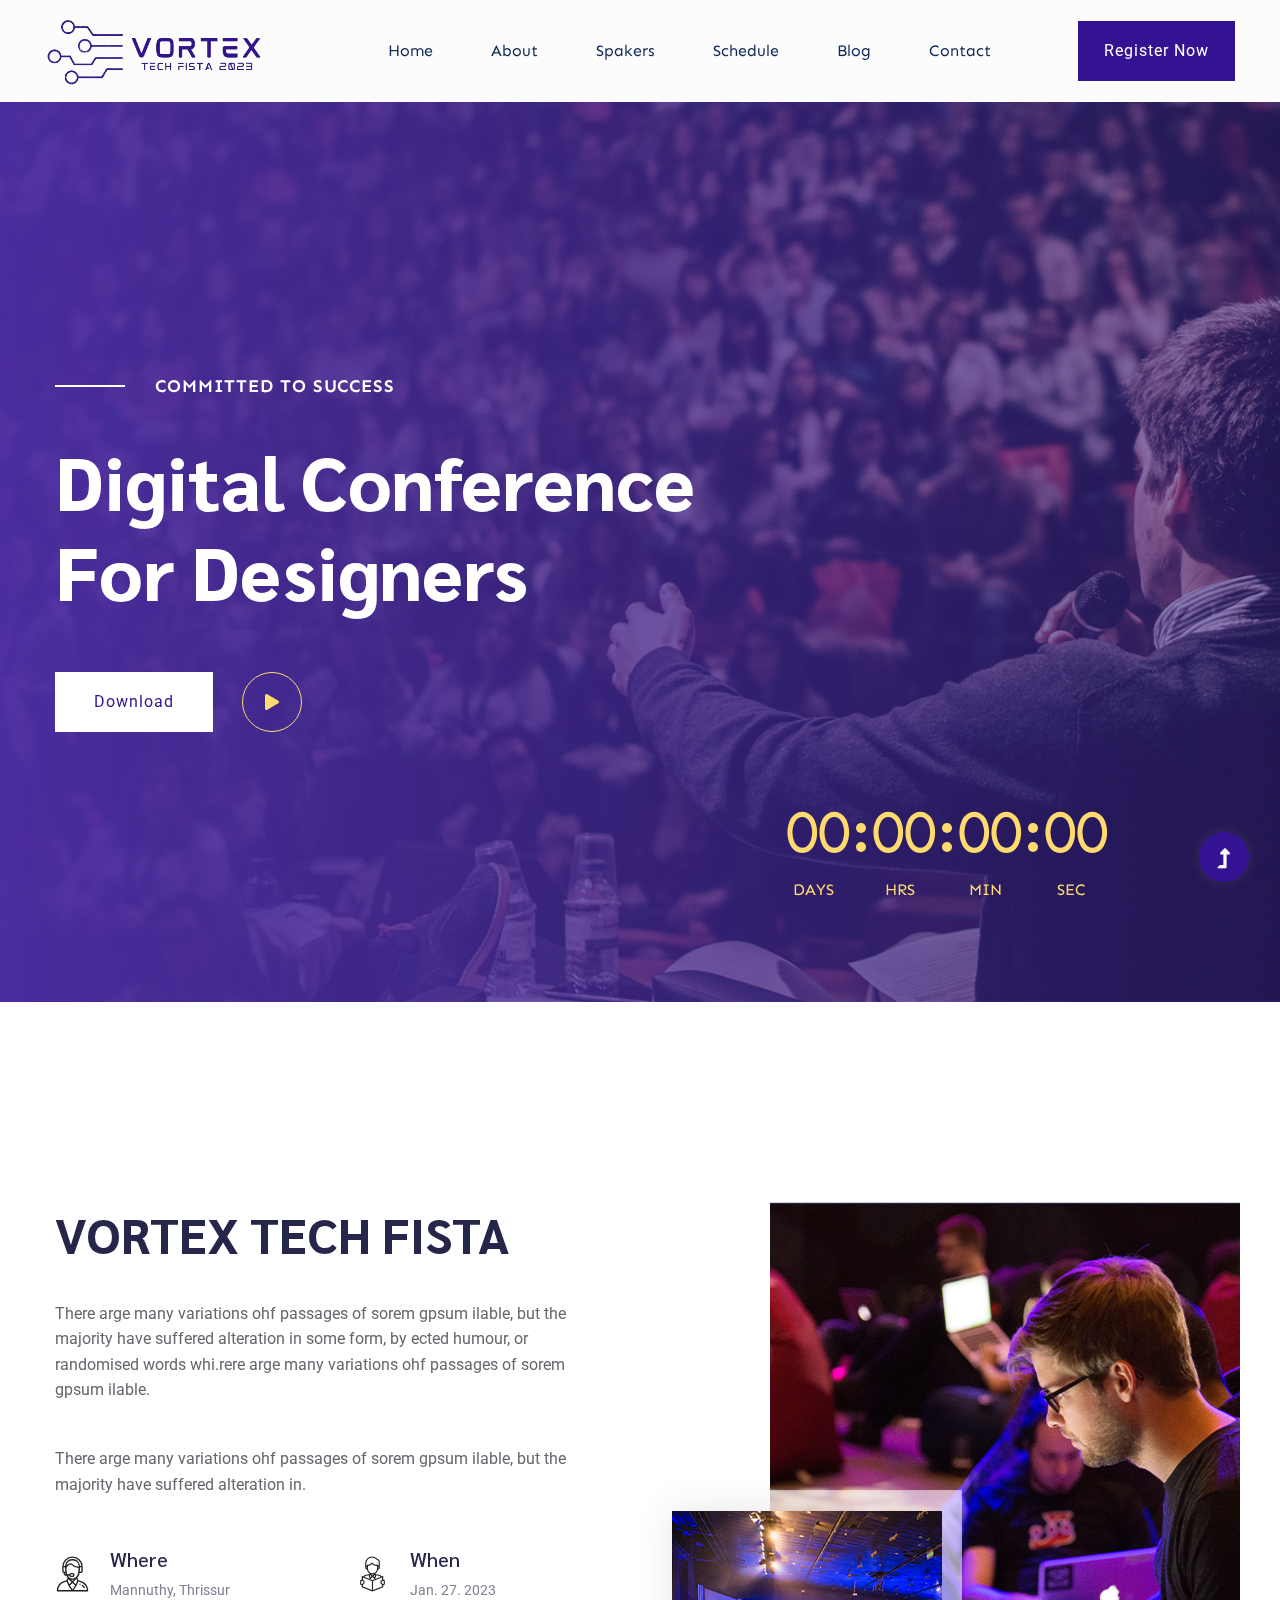
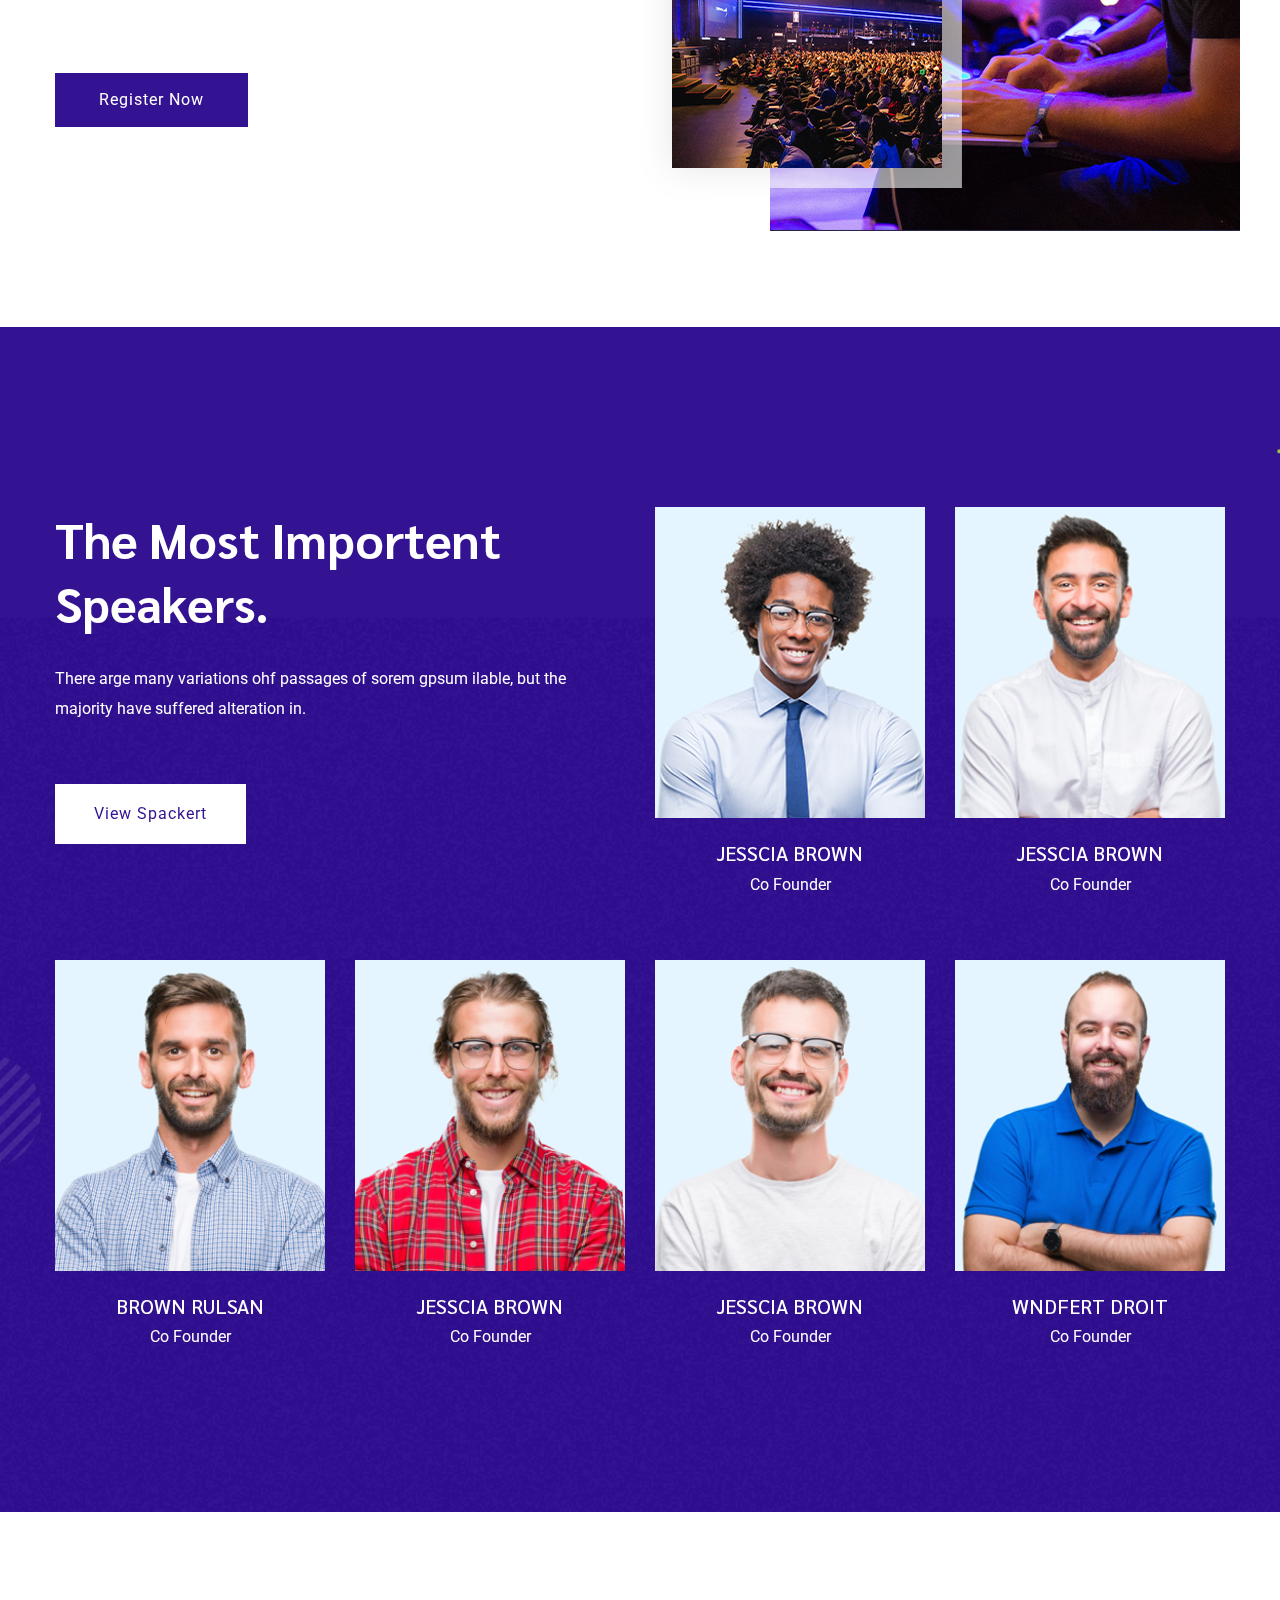
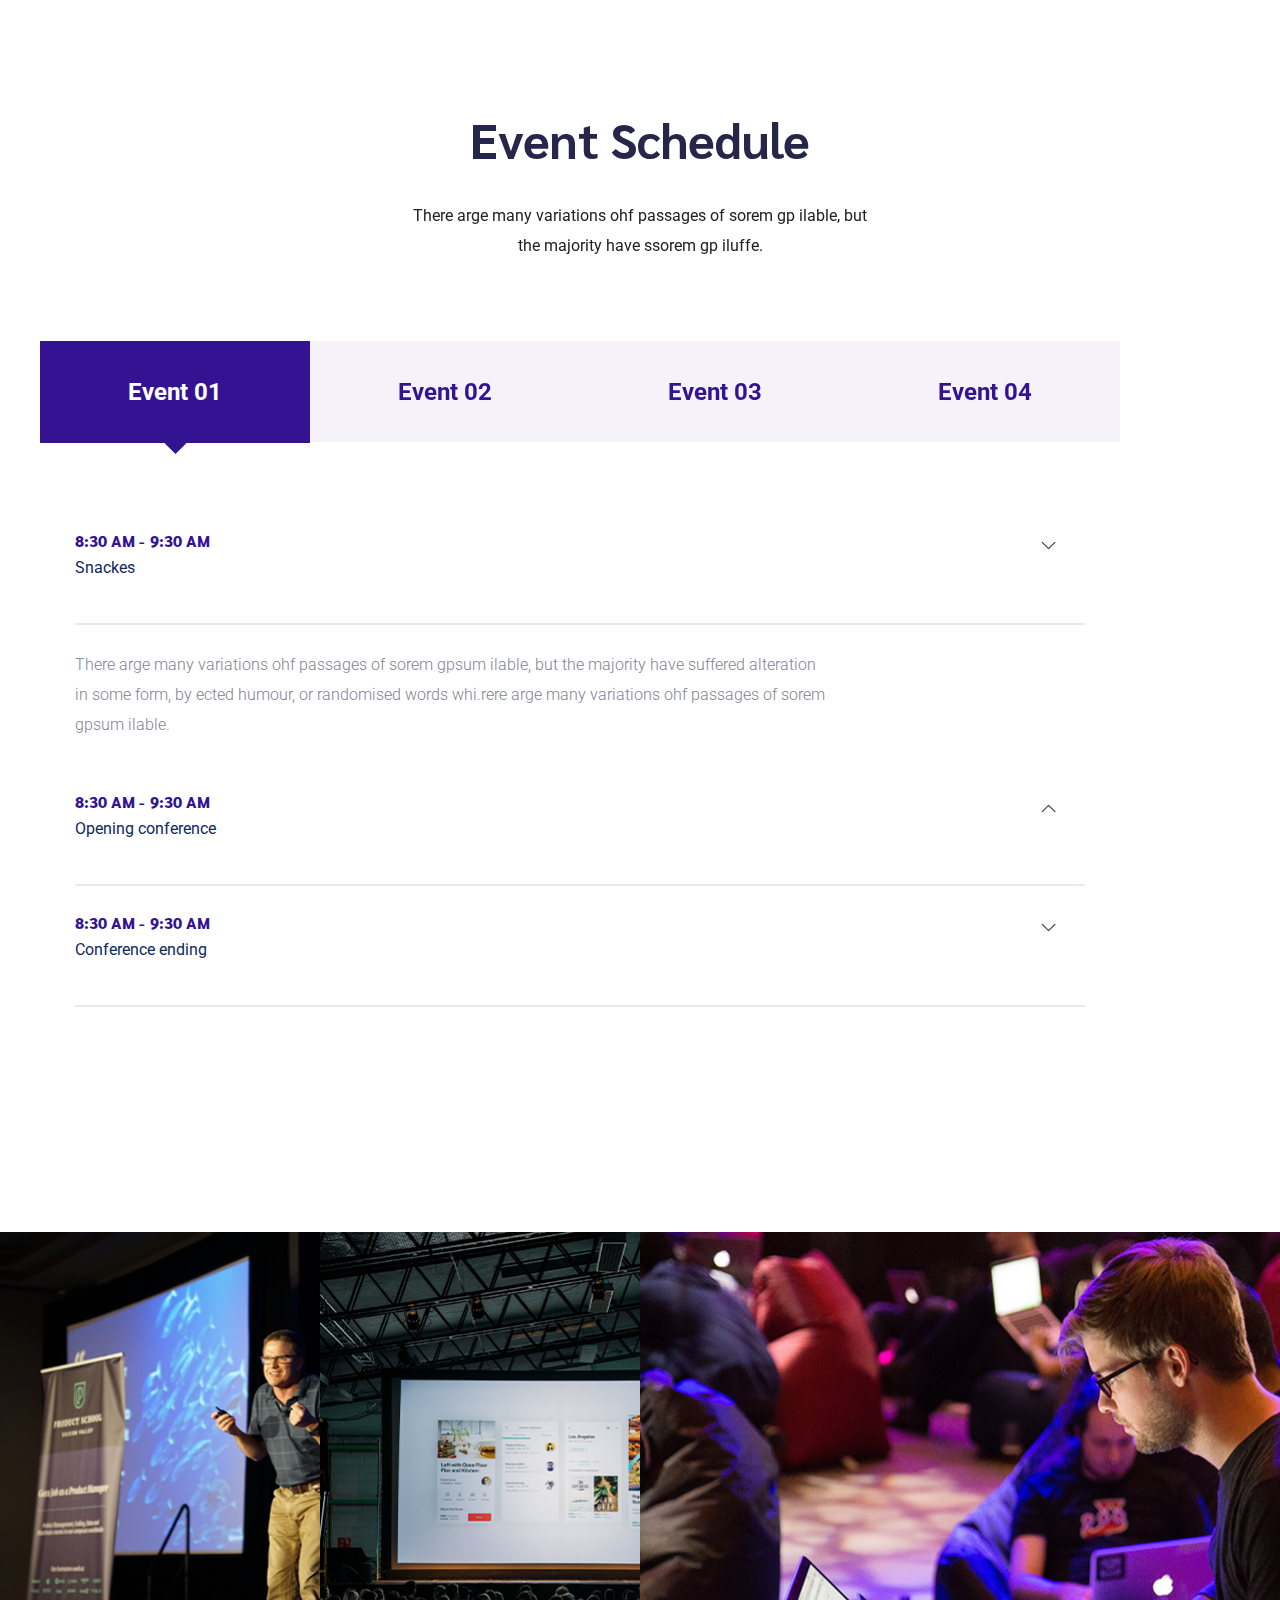
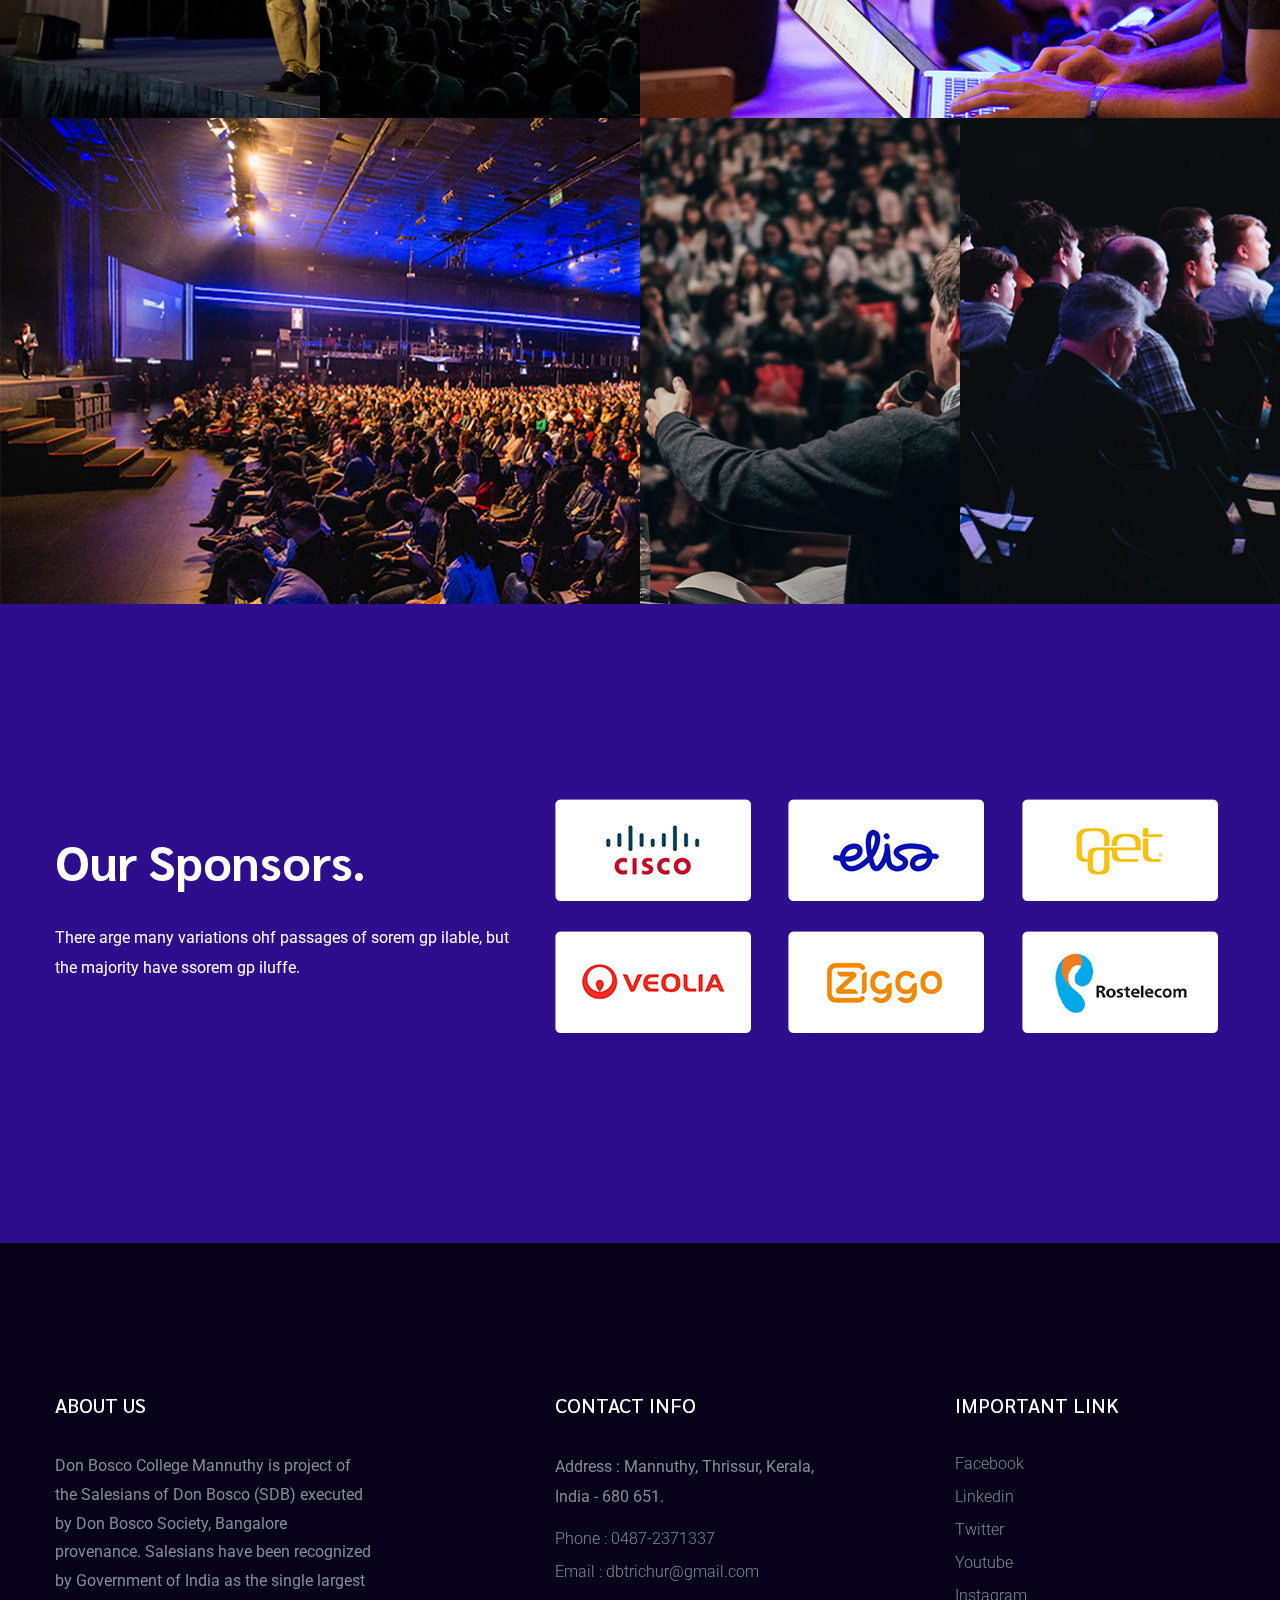
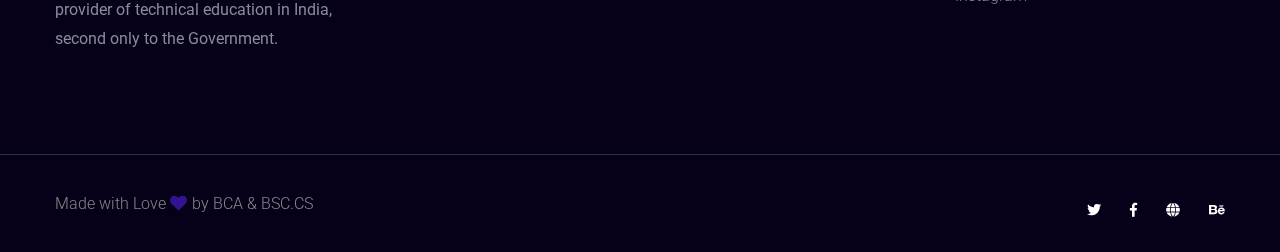
==== commit 7e42f486: "some small changes" ====
--- a/index.html
+++ b/index.html
@@ -1,959 +1,1201 @@
-<!doctype html>
+<!DOCTYPE html>
 <html class="no-js" lang="zxx">
-<head>
-    <meta charset="utf-8">
-    <meta http-equiv="x-ua-compatible" content="ie=edge">
-    <title> Event HTML-5 Template </title>
-    <meta name="description" content="">
-    <meta name="viewport" content="width=device-width, initial-scale=1">
-    <link rel="manifest" href="site.webmanifest">
-    <link rel="shortcut icon" type="image/x-icon" href="assets/img/favicon.ico">
+  <head>
+    <meta charset="utf-8" />
+    <meta http-equiv="x-ua-compatible" content="ie=edge" />
+    <title>Event HTML-5 Template</title>
+    <meta name="description" content="" />
+    <meta name="viewport" content="width=device-width, initial-scale=1" />
+    <link rel="manifest" href="site.webmanifest" />
+    <link
+      rel="shortcut icon"
+      type="image/x-icon"
+      href="assets/img/favicon.ico"
+    />
 
-	<!-- CSS here -->
-	<link rel="stylesheet" href="assets/css/bootstrap.min.css">
-	<link rel="stylesheet" href="assets/css/owl.carousel.min.css">
-	<link rel="stylesheet" href="assets/css/slicknav.css">
-    <link rel="stylesheet" href="assets/css/flaticon.css">
-    <link rel="stylesheet" href="assets/css/gijgo.css">
-	<link rel="stylesheet" href="assets/css/animate.min.css">
-	<link rel="stylesheet" href="assets/css/magnific-popup.css">
-	<link rel="stylesheet" href="assets/css/fontawesome-all.min.css">
-	<link rel="stylesheet" href="assets/css/themify-icons.css">
-	<link rel="stylesheet" href="assets/css/slick.css">
-	<link rel="stylesheet" href="assets/css/nice-select.css">
-	<link rel="stylesheet" href="assets/css/style.css">
-</head>
-<body>
+    <!-- CSS here -->
+    <link rel="stylesheet" href="assets/css/bootstrap.min.css" />
+    <link rel="stylesheet" href="assets/css/owl.carousel.min.css" />
+    <link rel="stylesheet" href="assets/css/slicknav.css" />
+    <link rel="stylesheet" href="assets/css/flaticon.css" />
+    <link rel="stylesheet" href="assets/css/gijgo.css" />
+    <link rel="stylesheet" href="assets/css/animate.min.css" />
+    <link rel="stylesheet" href="assets/css/magnific-popup.css" />
+    <link rel="stylesheet" href="assets/css/fontawesome-all.min.css" />
+    <link rel="stylesheet" href="assets/css/themify-icons.css" />
+    <link rel="stylesheet" href="assets/css/slick.css" />
+    <link rel="stylesheet" href="assets/css/nice-select.css" />
+    <link rel="stylesheet" href="assets/css/style.css" />
+  </head>
+  <body>
     <!-- ? Preloader Start -->
     <div id="preloader-active">
-        <div class="preloader d-flex align-items-center justify-content-center">
-            <div class="preloader-inner position-relative">
-                <div class="preloader-circle"></div>
-                <div class="preloader-img pere-text">
-                    <img src="assets/img/logo/loder.png" alt="">
-                </div>
-            </div>
+      <div class="preloader d-flex align-items-center justify-content-center">
+        <div class="preloader-inner position-relative">
+          <div class="preloader-circle"></div>
+          <div class="preloader-img pere-text">
+            <img src="assets/img/logo/loder.png" alt="" />
+          </div>
         </div>
+      </div>
     </div>
     <!-- Preloader Start -->
-<header>
-    <!--? Header Start -->
-    <div class="header-area">
+    <header>
+      <!--? Header Start -->
+      <div class="header-area">
         <div class="main-header header-sticky">
-            <div class="container-fluid">
-                <div class="row align-items-center">
-                    <!-- Logo -->
-                    <div class="col-xl-2 col-lg-2 col-md-1">
-                        <div class="logo">
-                            <a href="index.html"><img src="assets/img/logo/logo.png" alt=""></a>
-                        </div>
-                    </div>
-                    <div class="col-xl-10 col-lg-10 col-md-10">
-                        <div class="menu-main d-flex align-items-center justify-content-end">
-                            <!-- Main-menu -->
-                            <div class="main-menu f-right d-none d-lg-block">
-                                <nav>
-                                    <ul id="navigation">
-                                        <li><a href="index.html">Home</a></li>
-                                        <li><a href="about.html">About</a></li>
-                                        <li><a href="spakers.html">Spakers</a></li>
-                                        <li><a href="schedule.html">Schedule</a></li>
-                                        <li><a href="blog.html">Blog</a>
-                                            <ul class="submenu">
-                                                <li><a href="blog.html">Blog</a></li>
-                                                <li><a href="blog_details.html">Blog Details</a></li>
-                                                <li><a href="elements.html">Element</a></li>
-                                            </ul>
-                                        </li>
-                                        <li><a href="contact.html">Contact</a></li>
-                                    </ul>
-                                </nav>
-                            </div>
-                            <div class="header-right-btn f-right d-none d-lg-block ml-30">
-                                <a href="#" class="btn header-btn">Get Your Ticket</a>
-                            </div>
-                        </div>
-                    </div>   
-                    <!-- Mobile Menu -->
-                    <div class="col-12">
-                        <div class="mobile_menu d-block d-lg-none"></div>
-                    </div>
-                </div>
-            </div>
+          <div class="container-fluid">
+            <div class="row align-items-center">
+              <!-- Logo -->
+              <div class="col-xl-2 col-lg-2 col-md-1">
+                <div class="logo">
+                  <a href="index.html"
+                    ><img
+                      src="assets/img/logo/logo.png"
+                      style="height: 80px"
+                      alt=""
+                  /></a>
+                </div>
+              </div>
+              <div class="col-xl-10 col-lg-10 col-md-10">
+                <div
+                  class="menu-main d-flex align-items-center justify-content-end"
+                >
+                  <!-- Main-menu -->
+                  <div class="main-menu f-right d-none d-lg-block">
+                    <nav>
+                      <ul id="navigation">
+                        <li><a href="index.html">Home</a></li>
+                        <li><a href="about.html">About</a></li>
+                        <li><a href="spakers.html">Spakers</a></li>
+                        <li><a href="schedule.html">Schedule</a></li>
+                        <li>
+                          <a href="blog.html">Blog</a>
+                          <ul class="submenu">
+                            <li><a href="blog.html">Blog</a></li>
+                            <li>
+                              <a href="blog_details.html">Blog Details</a>
+                            </li>
+                            <li><a href="elements.html">Element</a></li>
+                          </ul>
+                        </li>
+                        <li><a href="contact.html">Contact</a></li>
+                      </ul>
+                    </nav>
+                  </div>
+                  <div class="header-right-btn f-right d-none d-lg-block ml-30">
+                    <a href="#" class="btn header-btn">Register Now</a>
+                  </div>
+                </div>
+              </div>
+              <!-- Mobile Menu -->
+              <div class="col-12">
+                <div class="mobile_menu d-block d-lg-none"></div>
+              </div>
+            </div>
+          </div>
         </div>
-    </div>
-    <!-- Header End -->
-</header>
-<main>
-    <!--? slider Area Start-->
-    <div class="slider-area position-relative">
+      </div>
+      <!-- Header End -->
+    </header>
+    <main>
+      <!--? slider Area Start-->
+      <div class="slider-area position-relative">
         <div class="slider-active">
-            <!-- Single Slider -->
-            <div class="single-slider slider-height d-flex align-items-center">
-                <div class="container">
-                    <div class="row">
-                        <div class="col-xl-8 col-lg-8 col-md-9 col-sm-10">
-                            <div class="hero__caption">
-                                <span data-animation="fadeInLeft" data-delay=".1s">Committed to success</span>
-                                <h1 data-animation="fadeInLeft" data-delay=".5s">Digital Conference For Designers</h1>
-                                <!-- Hero-btn -->
-                                <div class="slider-btns">
-                                    <a data-animation="fadeInLeft" data-delay="1.0s" href="industries.html" class="btn hero-btn">Download</a>
-                                    <a data-animation="fadeInRight" data-delay="1.0s" class="popup-video video-btn"  href="https://www.youtube.com/watch?v=up68UAfH0d0">
-                                        <i class="fas fa-play"></i></a>
-                                    <p class="video-cap d-none d-sm-blcok" data-animation="fadeInRight" data-delay="1.0s">Story Vidoe<br> Watch</p>
-                                </div>
-                            </div>
-                        </div>
-                    </div>
-                </div>          
-            </div>
-            <!-- Single Slider -->
-            <div class="single-slider slider-height d-flex align-items-center">
-                <div class="container">
-                    <div class="row">
-                        <div class="col-xl-8 col-lg-8 col-md-9 col-sm-10">
-                            <div class="hero__caption">
-                                <span data-animation="fadeInLeft" data-delay=".1s">Committed to success</span>
-                                <h1 data-animation="fadeInLeft" data-delay=".5s">Digital Conference For Designers</h1>
-                                <!-- Hero-btn -->
-                                <div class="slider-btns">
-                                    <a data-animation="fadeInLeft" data-delay="1.0s" href="industries.html" class="btn hero-btn">Download</a>
-                                    <a data-animation="fadeInRight" data-delay="1.0s" class="popup-video video-btn"  href="https://www.youtube.com/watch?v=up68UAfH0d0">
-                                        <i class="fas fa-play"></i></a>
-                                    <p class="video-cap d-none d-sm-blcok" data-animation="fadeInRight" data-delay="1.0s">Story Vidoe<br> Watch</p>
-                                </div>
-                            </div>
-                        </div>
-                    </div>
-                </div>          
-            </div>
+          <!-- Single Slider -->
+          <div class="single-slider slider-height d-flex align-items-center">
+            <div class="container">
+              <div class="row">
+                <div class="col-xl-8 col-lg-8 col-md-9 col-sm-10">
+                  <div class="hero__caption">
+                    <span data-animation="fadeInLeft" data-delay=".1s"
+                      >Committed to success</span
+                    >
+                    <h1 data-animation="fadeInLeft" data-delay=".5s">
+                      Digital Conference For Designers
+                    </h1>
+                    <!-- Hero-btn -->
+                    <div class="slider-btns">
+                      <a
+                        data-animation="fadeInLeft"
+                        data-delay="1.0s"
+                        href="industries.html"
+                        class="btn hero-btn"
+                        >Download</a
+                      >
+                      <a
+                        data-animation="fadeInRight"
+                        data-delay="1.0s"
+                        class="popup-video video-btn"
+                        href="https://www.youtube.com/watch?v=l686Bk2s6gg"
+                      >
+                        <i class="fas fa-play"></i
+                      ></a>
+                      <p
+                        class="video-cap d-none d-sm-blcok"
+                        data-animation="fadeInRight"
+                        data-delay="1.0s"
+                      >
+                        Story Vidoe<br />
+                        Watch
+                      </p>
+                    </div>
+                  </div>
+                </div>
+              </div>
+            </div>
+          </div>
+          <!-- Single Slider -->
+          <div class="single-slider slider-height d-flex align-items-center">
+            <div class="container">
+              <div class="row">
+                <div class="col-xl-8 col-lg-8 col-md-9 col-sm-10">
+                  <div class="hero__caption">
+                    <span data-animation="fadeInLeft" data-delay=".1s"
+                      >Committed to success</span
+                    >
+                    <h1 data-animation="fadeInLeft" data-delay=".5s">
+                      Digital Conference For Designers
+                    </h1>
+                    <!-- Hero-btn -->
+                    <div class="slider-btns">
+                      <a
+                        data-animation="fadeInLeft"
+                        data-delay="1.0s"
+                        href="industries.html"
+                        class="btn hero-btn"
+                        >Download</a
+                      >
+                      <a
+                        data-animation="fadeInRight"
+                        data-delay="1.0s"
+                        class="popup-video video-btn"
+                        href="https://www.youtube.com/watch?v=up68UAfH0d0"
+                      >
+                        <i class="fas fa-play"></i
+                      ></a>
+                      <p
+                        class="video-cap d-none d-sm-blcok"
+                        data-animation="fadeInRight"
+                        data-delay="1.0s"
+                      >
+                        Story Vidoe<br />
+                        Watch
+                      </p>
+                    </div>
+                  </div>
+                </div>
+              </div>
+            </div>
+          </div>
         </div>
         <!-- Counter Section Begin -->
         <div class="counter-section d-none d-sm-block">
-            <div class="cd-timer" id="countdown" >
-                <div class="cd-item">
-                    <span>5</span>
-                    <p>Days</p>
-                </div>
-                <div class="cd-item">
-                    <span>5</span>
-                    <p>Hrs</p>
-                </div>
-                <div class="cd-item">
-                    <span>5</span>
-                    <p>Min</p>
-                </div>
-                <div class="cd-item">
-                    <span>5</span>
-                    <p>Sec</p>
-                </div>
-            </div>
+          <div class="cd-timer" id="countdown">
+            <div class="cd-item">
+              <span>96</span>
+              <p>Days</p>
+            </div>
+            <div class="cd-item">
+              <span>15</span>
+              <p>Hrs</p>
+            </div>
+            <div class="cd-item">
+              <span>07</span>
+              <p>Min</p>
+            </div>
+            <div class="cd-item">
+              <span>02</span>
+              <p>Sec</p>
+            </div>
+          </div>
         </div>
         <!-- Counter Section End -->
-    </div>
-    <!-- slider Area End-->
-    <!--? About Law Start-->
-    <section class="about-low-area section-padding2">
+      </div>
+      <!-- slider Area End-->
+      <!--? About Law Start-->
+      <section class="about-low-area section-padding2">
         <div class="container">
-            <div class="row">
-                <div class="col-lg-6 col-md-12">
-                    <div class="about-caption mb-50">
-                        <!-- Section Tittle -->
-                        <div class="section-tittle mb-35">
-                            <h2>The Biggest Digital Conference.</h2>
-                        </div>
-                        <p>There arge many variations ohf passages of sorem gpsum ilable, but the majority have suffered alteration in some form, by ected humour, or randomised words whi.rere arge many variations ohf passages of sorem gpsum ilable.</p>
-                        <p>There arge many variations ohf passages of sorem gpsum ilable, but the majority have suffered alteration in.</p>
-                    </div>
-                    <div class="row">
-                        <div class="col-lg-6 col-md-6 col-sm-6 col-xs-10">
-                            <div class="single-caption mb-20">
-                                <div class="caption-icon">
-                                    <span class="flaticon-communications-1"></span>
-                                </div>
-                                <div class="caption">
-                                    <h5>Where</h5>
-                                    <p>New York, United States</p>
-                                </div>
-                            </div>
-                        </div>
-                        <div class="col-lg-6 col-md-6 col-sm-6 col-xs-10">
-                            <div class="single-caption mb-20">
-                                <div class="caption-icon">
-                                    <span class="flaticon-education"></span>
-                                </div>
-                                <div class="caption">
-                                    <h5>When</h5>
-                                    <p>Jan. 21. 2021</p>
-                                </div>
-                            </div>
-                        </div>
-                    </div>
-                    <a href="#" class="btn mt-50">Get Your Ticket</a>
-                </div>
-                <div class="col-lg-6 col-md-12">
-                    <!-- about-img -->
-                    <div class="about-img ">
-                        <div class="about-font-img d-none d-lg-block">
-                            <img src="assets/img/gallery/about2.png" alt="">
-                        </div>
-                        <div class="about-back-img ">
-                            <img src="assets/img/gallery/about1.png" alt="">
-                        </div>
-                    </div>
-                </div>
-            </div>
+          <div class="row">
+            <div class="col-lg-6 col-md-12">
+              <div class="about-caption mb-50">
+                <!-- Section Tittle -->
+                <div class="section-tittle mb-35">
+                  <h2>VORTEX TECH FISTA</h2>
+                </div>
+                <p>
+                  There arge many variations ohf passages of sorem gpsum ilable,
+                  but the majority have suffered alteration in some form, by
+                  ected humour, or randomised words whi.rere arge many
+                  variations ohf passages of sorem gpsum ilable.
+                </p>
+                <p>
+                  There arge many variations ohf passages of sorem gpsum ilable,
+                  but the majority have suffered alteration in.
+                </p>
+              </div>
+              <div class="row">
+                <div class="col-lg-6 col-md-6 col-sm-6 col-xs-10">
+                  <div class="single-caption mb-20">
+                    <div class="caption-icon">
+                      <span class="flaticon-communications-1"></span>
+                    </div>
+                    <div class="caption">
+                      <h5>Where</h5>
+                      <p>Mannuthy, Thrissur</p>
+                    </div>
+                  </div>
+                </div>
+                <div class="col-lg-6 col-md-6 col-sm-6 col-xs-10">
+                  <div class="single-caption mb-20">
+                    <div class="caption-icon">
+                      <span class="flaticon-education"></span>
+                    </div>
+                    <div class="caption">
+                      <h5>When</h5>
+                      <p>Jan. 27. 2023</p>
+                    </div>
+                  </div>
+                </div>
+              </div>
+              <a href="#" class="btn mt-50">Register Now</a>
+            </div>
+            <div class="col-lg-6 col-md-12">
+              <!-- about-img -->
+              <div class="about-img">
+                <div class="about-font-img d-none d-lg-block">
+                  <img src="assets/img/gallery/about2.png" alt="" />
+                </div>
+                <div class="about-back-img">
+                  <img src="assets/img/gallery/about1.png" alt="" />
+                </div>
+              </div>
+            </div>
+          </div>
         </div>
-    </section>
-    <!-- About Law End-->
-    <!--? Brand Area Start -->
-    <section class="team-area pt-180 pb-100 section-bg" data-background="assets/img/gallery/section_bg02.png">
+      </section>
+      <!-- About Law End-->
+      <!--? Brand Area Start -->
+      <section
+        class="team-area pt-180 pb-100 section-bg"
+        data-background="assets/img/gallery/section_bg02.png"
+      >
         <div class="container">
-            <div class="row">
-                <div class="col-lg-6 col-md-9">
-                    <!-- Section Tittle -->
-                    <div class="section-tittle section-tittle2 mb-50">
-                        <h2>The Most Importent Speakers.</h2>
-                        <p>There arge many variations ohf passages of sorem gpsum ilable, but the majority have suffered alteration in.</p>
-                        <a href="#" class="btn white-btn mt-30">View Spackert</a>
-                    </div>
-                </div>
-                <div class="col-lg-3 col-md-4 col-sm-6">
-                    <div class="single-team mb-30">
-                        <div class="team-img">
-                            <img src="assets/img/gallery/team1.png" alt="">
-                            <!-- Blog Social -->
-                            <ul class="team-social">
-                                <li><a href="#"><i class="fab fa-facebook-f"></i></a></li>
-                                <li><a href="#"><i class="fab fa-twitter"></i></a></li>
-                                <li><a href="#"><i class="fas fa-globe"></i></a></li>
-                            </ul>
-                        </div>
-                        <div class="team-caption">
-                            <h3><a href="#">Jesscia brown</a></h3>
-                            <p> Co Founder</p>
-                        </div>
-                    </div>
-                </div>
-                <div class="col-lg-3 col-md-4 col-sm-6">
-                    <div class="single-team mb-30">
-                        <div class="team-img">
-                            <img src="assets/img/gallery/team2.png" alt="">
-                            <!-- Blog Social -->
-                            <ul class="team-social">
-                                <li><a href="#"><i class="fab fa-facebook-f"></i></a></li>
-                                <li><a href="#"><i class="fab fa-twitter"></i></a></li>
-                                <li><a href="#"><i class="fas fa-globe"></i></a></li>
-                            </ul>
-                        </div>
-                        <div class="team-caption">
-                            <h3><a href="#">Jesscia brown</a></h3>
-                            <p> Co Founder</p>
-                        </div>
-                    </div>
-                </div>
-                <div class="col-lg-3 col-md-4 col-sm-6">
-                    <div class="single-team mb-30">
-                        <div class="team-img">
-                            <img src="assets/img/gallery/team3.png" alt="">
-                            <!-- Blog Social -->
-                            <ul class="team-social">
-                                <li><a href="#"><i class="fab fa-facebook-f"></i></a></li>
-                                <li><a href="#"><i class="fab fa-twitter"></i></a></li>
-                                <li><a href="#"><i class="fas fa-globe"></i></a></li>
-                            </ul>
-                        </div>
-                        <div class="team-caption">
-                            <h3><a href="#">brown Rulsan</a></h3>
-                            <p> Co Founder</p>
-                        </div>
-                    </div>
-                </div>
-                <div class="col-lg-3 col-md-4 col-sm-6">
-                    <div class="single-team mb-30">
-                        <div class="team-img">
-                            <img src="assets/img/gallery/team4.png" alt="">
-                            <!-- Blog Social -->
-                            <ul class="team-social">
-                                <li><a href="#"><i class="fab fa-facebook-f"></i></a></li>
-                                <li><a href="#"><i class="fab fa-twitter"></i></a></li>
-                                <li><a href="#"><i class="fas fa-globe"></i></a></li>
-                            </ul>
-                        </div>
-                        <div class="team-caption">
-                            <h3><a href="#">Jesscia brown</a></h3>
-                            <p> Co Founder</p>
-                        </div>
-                    </div>
-                </div>
-                <div class="col-lg-3 col-md-4 col-sm-6">
-                    <div class="single-team mb-30">
-                        <div class="team-img">
-                            <img src="assets/img/gallery/team5.png" alt="">
-                            <!-- Blog Social -->
-                            <ul class="team-social">
-                                <li><a href="#"><i class="fab fa-facebook-f"></i></a></li>
-                                <li><a href="#"><i class="fab fa-twitter"></i></a></li>
-                                <li><a href="#"><i class="fas fa-globe"></i></a></li>
-                            </ul>
-                        </div>
-                        <div class="team-caption">
-                            <h3><a href="#">Jesscia brown</a></h3>
-                            <p> Co Founder</p>
-                        </div>
-                    </div>
-                </div>
-                <div class="col-lg-3 col-md-4 col-sm-6">
-                    <div class="single-team mb-30">
-                        <div class="team-img">
-                            <img src="assets/img/gallery/team6.png" alt="">
-                            <!-- Blog Social -->
-                            <ul class="team-social">
-                                <li><a href="#"><i class="fab fa-facebook-f"></i></a></li>
-                                <li><a href="#"><i class="fab fa-twitter"></i></a></li>
-                                <li><a href="#"><i class="fas fa-globe"></i></a></li>
-                            </ul>
-                        </div>
-                        <div class="team-caption">
-                            <h3><a href="#">wndfert droit</a></h3>
-                            <p> Co Founder</p>
-                        </div>
-                    </div>
-                </div>
-            </div>
+          <div class="row">
+            <div class="col-lg-6 col-md-9">
+              <!-- Section Tittle -->
+              <div class="section-tittle section-tittle2 mb-50">
+                <h2>The Most Importent Speakers.</h2>
+                <p>
+                  There arge many variations ohf passages of sorem gpsum ilable,
+                  but the majority have suffered alteration in.
+                </p>
+                <a href="#" class="btn white-btn mt-30">View Spackert</a>
+              </div>
+            </div>
+            <div class="col-lg-3 col-md-4 col-sm-6">
+              <div class="single-team mb-30">
+                <div class="team-img">
+                  <img src="assets/img/gallery/team1.png" alt="" />
+                  <!-- Blog Social -->
+                  <ul class="team-social">
+                    <li>
+                      <a href="#"><i class="fab fa-facebook-f"></i></a>
+                    </li>
+                    <li>
+                      <a href="#"><i class="fab fa-twitter"></i></a>
+                    </li>
+                    <li>
+                      <a href="#"><i class="fas fa-globe"></i></a>
+                    </li>
+                  </ul>
+                </div>
+                <div class="team-caption">
+                  <h3><a href="#">Jesscia brown</a></h3>
+                  <p>Co Founder</p>
+                </div>
+              </div>
+            </div>
+            <div class="col-lg-3 col-md-4 col-sm-6">
+              <div class="single-team mb-30">
+                <div class="team-img">
+                  <img src="assets/img/gallery/team2.png" alt="" />
+                  <!-- Blog Social -->
+                  <ul class="team-social">
+                    <li>
+                      <a href="#"><i class="fab fa-facebook-f"></i></a>
+                    </li>
+                    <li>
+                      <a href="#"><i class="fab fa-twitter"></i></a>
+                    </li>
+                    <li>
+                      <a href="#"><i class="fas fa-globe"></i></a>
+                    </li>
+                  </ul>
+                </div>
+                <div class="team-caption">
+                  <h3><a href="#">Jesscia brown</a></h3>
+                  <p>Co Founder</p>
+                </div>
+              </div>
+            </div>
+            <div class="col-lg-3 col-md-4 col-sm-6">
+              <div class="single-team mb-30">
+                <div class="team-img">
+                  <img src="assets/img/gallery/team3.png" alt="" />
+                  <!-- Blog Social -->
+                  <ul class="team-social">
+                    <li>
+                      <a href="#"><i class="fab fa-facebook-f"></i></a>
+                    </li>
+                    <li>
+                      <a href="#"><i class="fab fa-twitter"></i></a>
+                    </li>
+                    <li>
+                      <a href="#"><i class="fas fa-globe"></i></a>
+                    </li>
+                  </ul>
+                </div>
+                <div class="team-caption">
+                  <h3><a href="#">brown Rulsan</a></h3>
+                  <p>Co Founder</p>
+                </div>
+              </div>
+            </div>
+            <div class="col-lg-3 col-md-4 col-sm-6">
+              <div class="single-team mb-30">
+                <div class="team-img">
+                  <img src="assets/img/gallery/team4.png" alt="" />
+                  <!-- Blog Social -->
+                  <ul class="team-social">
+                    <li>
+                      <a href="#"><i class="fab fa-facebook-f"></i></a>
+                    </li>
+                    <li>
+                      <a href="#"><i class="fab fa-twitter"></i></a>
+                    </li>
+                    <li>
+                      <a href="#"><i class="fas fa-globe"></i></a>
+                    </li>
+                  </ul>
+                </div>
+                <div class="team-caption">
+                  <h3><a href="#">Jesscia brown</a></h3>
+                  <p>Co Founder</p>
+                </div>
+              </div>
+            </div>
+            <div class="col-lg-3 col-md-4 col-sm-6">
+              <div class="single-team mb-30">
+                <div class="team-img">
+                  <img src="assets/img/gallery/team5.png" alt="" />
+                  <!-- Blog Social -->
+                  <ul class="team-social">
+                    <li>
+                      <a href="#"><i class="fab fa-facebook-f"></i></a>
+                    </li>
+                    <li>
+                      <a href="#"><i class="fab fa-twitter"></i></a>
+                    </li>
+                    <li>
+                      <a href="#"><i class="fas fa-globe"></i></a>
+                    </li>
+                  </ul>
+                </div>
+                <div class="team-caption">
+                  <h3><a href="#">Jesscia brown</a></h3>
+                  <p>Co Founder</p>
+                </div>
+              </div>
+            </div>
+            <div class="col-lg-3 col-md-4 col-sm-6">
+              <div class="single-team mb-30">
+                <div class="team-img">
+                  <img src="assets/img/gallery/team6.png" alt="" />
+                  <!-- Blog Social -->
+                  <ul class="team-social">
+                    <li>
+                      <a href="#"><i class="fab fa-facebook-f"></i></a>
+                    </li>
+                    <li>
+                      <a href="#"><i class="fab fa-twitter"></i></a>
+                    </li>
+                    <li>
+                      <a href="#"><i class="fas fa-globe"></i></a>
+                    </li>
+                  </ul>
+                </div>
+                <div class="team-caption">
+                  <h3><a href="#">wndfert droit</a></h3>
+                  <p>Co Founder</p>
+                </div>
+              </div>
+            </div>
+          </div>
         </div>
-    </section>
-    <!-- Brand Area End -->  
-    <!--? accordion -->
-    <section class="accordion fix section-padding30">
+      </section>
+      <!-- Brand Area End -->
+      <!--? accordion -->
+      <section class="accordion fix section-padding30">
         <div class="container">
-            <div class="row justify-content-center">
-                <div class="col-xl-5 col-lg-6 col-md-6">
-                    <!-- Section Tittle -->
-                    <div class="section-tittle text-center mb-80">
-                        <h2>Event Schedule</h2>
-                        <p>There arge many variations ohf passages of sorem gp ilable, but the majority have ssorem gp iluffe.</p>
-                    </div> 
-                </div>
-            </div>
-            <div class="row ">
-               <div class="col-lg-11">
-                    <div class="properties__button mb-40">
-                        <!--Nav Button  -->
-                        <nav>                                                                         
-                            <div class="nav nav-tabs" id="nav-tab" role="tablist">
-                                <a class="nav-item nav-link active" id="nav-home-tab" data-toggle="tab" href="#nav-home" role="tab" aria-controls="nav-home" aria-selected="true">Day - 01</a>
-                                <a class="nav-item nav-link" id="nav-profile-tab" data-toggle="tab" href="#nav-profile" role="tab" aria-controls="nav-profile" aria-selected="false"> Day - 02</a>
-                                <a class="nav-item nav-link" id="nav-contact-tab" data-toggle="tab" href="#nav-contact" role="tab" aria-controls="nav-contact" aria-selected="false"> Day - 03 </a>
-                                <a class="nav-item nav-link" id="nav-dinner-tab" data-toggle="tab" href="#nav-dinner" role="tab" aria-controls="nav-dinner" aria-selected="false"> Day - 04 </a>
-                            </div>
-                        </nav>
-                        <!--End Nav Button  -->
-                    </div>
-               </div>
-            </div>
+          <div class="row justify-content-center">
+            <div class="col-xl-5 col-lg-6 col-md-6">
+              <!-- Section Tittle -->
+              <div class="section-tittle text-center mb-80">
+                <h2>Event Schedule</h2>
+                <p>
+                  There arge many variations ohf passages of sorem gp ilable,
+                  but the majority have ssorem gp iluffe.
+                </p>
+              </div>
+            </div>
+          </div>
+          <div class="row">
+            <div class="col-lg-13">
+              <div class="properties__button mb-40">
+                <!--Nav Button  -->
+                <nav>
+                  <div class="nav nav-tabs" id="nav-tab" role="tablist">
+                    <a
+                      class="nav-item nav-link active"
+                      id="nav-home-tab"
+                      data-toggle="tab"
+                      href="#nav-home"
+                      role="tab"
+                      aria-controls="nav-home"
+                      aria-selected="true"
+                      >Event 01</a
+                    >
+                    <a
+                      class="nav-item nav-link"
+                      id="nav-profile-tab"
+                      data-toggle="tab"
+                      href="#nav-profile"
+                      role="tab"
+                      aria-controls="nav-profile"
+                      aria-selected="false"
+                    >
+                    Event 02</a
+                    >
+                    <a
+                      class="nav-item nav-link"
+                      id="nav-contact-tab"
+                      data-toggle="tab"
+                      href="#nav-contact"
+                      role="tab"
+                      aria-controls="nav-contact"
+                      aria-selected="false"
+                    >
+                    Event 03
+                    </a>
+                    <a
+                      class="nav-item nav-link"
+                      id="nav-dinner-tab"
+                      data-toggle="tab"
+                      href="#nav-dinner"
+                      role="tab"
+                      aria-controls="nav-dinner"
+                      aria-selected="false"
+                    >
+                    Event 04
+                    </a>
+                  </div>
+                </nav>
+                <!--End Nav Button  -->
+              </div>
+            </div>
+          </div>
         </div>
         <div class="container">
-            <!-- Nav Card -->
-            <div class="tab-content" id="nav-tabContent">
-                <!-- card one -->
-                <div class="tab-pane fade show active" id="nav-home" role="tabpanel" aria-labelledby="nav-home-tab">
-                   <div class="row">
-                        <div class="col-lg-11">
-                            <div class="accordion-wrapper">
-                                <div class="accordion" id="accordionExample">
-                                    <!-- single-one -->
-                                    <div class="card">
-                                        <div class="card-header" id="headingTwo">
-                                            <h2 class="mb-0">
-                                                <a href="#" class="btn-link collapsed" data-toggle="collapse" data-target="#collapseTwo" aria-expanded="false" aria-controls="collapseTwo">
-                                                    <span>8:30 AM - 9:30 AM</span>
-                                                    <p>Snackes</p>
-                                                </a> 
-                                            </h2>
-                                        </div>
-                                        <div id="collapseTwo" class="collapse show" aria-labelledby="headingTwo" data-parent="#accordionExample">
-                                            <div class="card-body">
-                                                There arge many variations ohf passages of sorem gpsum ilable, but the majority have suffered alteration in some form, by ected humour, or randomised words whi.rere arge many variations ohf passages of sorem gpsum ilable.
-                                            </div>
-                                        </div>
-                                    </div>
-                                    <!-- single-two -->
-                                    <div class="card">
-                                        <div class="card-header" id="headingOne">
-                                            <h2 class="mb-0">
-                                                <a href="#" class="btn-link" data-toggle="collapse" data-target="#collapseOne" aria-expanded="true" aria-controls="collapseOne">
-                                                    <span>8:30 AM - 9:30 AM</span>
-                                                    <p>Opening conference</p>
-                                                </a>
-                                            </h2>
-                                        </div>
-                                        <div id="collapseOne" class="collapse" aria-labelledby="headingOne" data-parent="#accordionExample">
-                                            <div class="card-body">
-                                                There arge many variations ohf passages of sorem gpsum ilable, but the majority have suffered alteration in some form, by ected humour, or randomised words whi.rere arge many variations ohf passages of sorem gpsum ilable.
-                                            </div>
-                                        </div>
-                                    </div>
-                                    <!-- single-three -->
-                                    <div class="card">
-                                        <div class="card-header" id="headingThree">
-                                            <h2 class="mb-0">
-                                                <a href="#" class="btn-link collapsed" data-toggle="collapse" data-target="#collapseThree" aria-expanded="false" aria-controls="collapseThree">
-                                                    <span>8:30 AM - 9:30 AM</span>
-                                                    <p>Conference ending</p>
-                                                </a>
-                                            </h2>
-                                        </div>
-                                        <div id="collapseThree" class="collapse" aria-labelledby="headingThree" data-parent="#accordionExample">
-                                            <div class="card-body">
-                                                There arge many variations ohf passages of sorem gpsum ilable, but the majority have suffered alteration in some form, by ected humour, or randomised words whi.rere arge many variations ohf passages of sorem gpsum ilable.
-                                            </div>
-                                        </div>
-                                    </div>
-                                </div>
-                            </div>
-                        </div>
-                   </div>
-                </div>
-                <!-- Card two -->
-                <div class="tab-pane fade" id="nav-profile" role="tabpanel" aria-labelledby="nav-profile-tab">
-                    <div class="row">
-                        <div class="col-lg-11">
-                            <div class="accordion-wrapper">
-                                <div class="accordion" id="accordionExample">
-                                    <!-- single-one -->
-                                    <div class="card">
-                                        <div class="card-header" id="headingTwo">
-                                            <h2 class="mb-0">
-                                                <a href="#" class="btn-link collapsed" data-toggle="collapse" data-target="#collapseTwo2" aria-expanded="false" aria-controls="collapseTwo2">
-                                                    <span>8:30 AM - 9:30 AM</span>
-                                                    <p>Snackes</p>
-                                                </a> 
-                                            </h2>
-                                        </div>
-                                        <div id="collapseTwo2" class="collapse show" aria-labelledby="headingTwo" data-parent="#accordionExample">
-                                            <div class="card-body">
-                                                There arge many variations ohf passages of sorem gpsum ilable, but the majority have suffered alteration in some form, by ected humour, or randomised words whi.rere arge many variations ohf passages of sorem gpsum ilable.
-                                            </div>
-                                        </div>
-                                    </div>
-                                    <!-- single-two -->
-                                    <div class="card">
-                                        <div class="card-header" id="headingOne">
-                                            <h2 class="mb-0">
-                                                <a href="#" class="btn-link" data-toggle="collapse" data-target="#collapseOne1" aria-expanded="true" aria-controls="collapseOne1">
-                                                    <span>8:30 AM - 9:30 AM</span>
-                                                    <p>Opening conference</p>
-                                                </a>
-                                            </h2>
-                                        </div>
-                                        <div id="collapseOne1" class="collapse" aria-labelledby="headingOne" data-parent="#accordionExample">
-                                            <div class="card-body">
-                                                There arge many variations ohf passages of sorem gpsum ilable, but the majority have suffered alteration in some form, by ected humour, or randomised words whi.rere arge many variations ohf passages of sorem gpsum ilable.
-                                            </div>
-                                        </div>
-                                    </div>
-                                    <!-- single-three -->
-                                    <div class="card">
-                                        <div class="card-header" id="headingThree">
-                                            <h2 class="mb-0">
-                                                <a href="#" class="btn-link collapsed" data-toggle="collapse" data-target="#collapseThree3" aria-expanded="false" aria-controls="collapseThree3">
-                                                    <span>8:30 AM - 9:30 AM</span>
-                                                    <p>Conference ending</p>
-                                                </a>
-                                            </h2>
-                                        </div>
-                                        <div id="collapseThree3" class="collapse" aria-labelledby="headingThree" data-parent="#accordionExample">
-                                            <div class="card-body">
-                                                There arge many variations ohf passages of sorem gpsum ilable, but the majority have suffered alteration in some form, by ected humour, or randomised words whi.rere arge many variations ohf passages of sorem gpsum ilable.
-                                            </div>
-                                        </div>
-                                    </div>
-                                </div>
-                            </div>
-                        </div>
-                    </div>
-                </div>
-                <!-- Card three -->
-                <div class="tab-pane fade" id="nav-contact" role="tabpanel" aria-labelledby="nav-contact-tab">
-                    <div class="row">
-                            <div class="col-lg-11">
-                                <div class="accordion-wrapper">
-                                    <div class="accordion" id="accordionExample">
-                                        <!-- single-one -->
-                                        <div class="card">
-                                            <div class="card-header" id="headingTwo">
-                                                <h2 class="mb-0">
-                                                    <a href="#" class="btn-link collapsed" data-toggle="collapse" data-target="#collapseTwo01" aria-expanded="false" aria-controls="collapseTwo01">
-                                                        <span>8:30 AM - 9:30 AM</span>
-                                                        <p>Snackes</p>
-                                                    </a> 
-                                                </h2>
-                                            </div>
-                                            <div id="collapseTwo01" class="collapse show" aria-labelledby="headingTwo" data-parent="#accordionExample">
-                                                <div class="card-body">
-                                                    There arge many variations ohf passages of sorem gpsum ilable, but the majority have suffered alteration in some form, by ected humour, or randomised words whi.rere arge many variations ohf passages of sorem gpsum ilable.
-                                                </div>
-                                            </div>
-                                        </div>
-                                        <!-- single-two -->
-                                        <div class="card">
-                                            <div class="card-header" id="headingOne">
-                                                <h2 class="mb-0">
-                                                    <a href="#" class="btn-link" data-toggle="collapse" data-target="#collapseOne02" aria-expanded="true" aria-controls="collapseOne02">
-                                                        <span>8:30 AM - 9:30 AM</span>
-                                                        <p>Opening conference</p>
-                                                    </a>
-                                                </h2>
-                                            </div>
-                                            <div id="collapseOne02" class="collapse" aria-labelledby="headingOne" data-parent="#accordionExample">
-                                                <div class="card-body">
-                                                    There arge many variations ohf passages of sorem gpsum ilable, but the majority have suffered alteration in some form, by ected humour, or randomised words whi.rere arge many variations ohf passages of sorem gpsum ilable.
-                                                </div>
-                                            </div>
-                                        </div>
-                                        <!-- single-three -->
-                                        <div class="card">
-                                            <div class="card-header" id="headingThree">
-                                                <h2 class="mb-0">
-                                                    <a href="#" class="btn-link collapsed" data-toggle="collapse" data-target="#collapseThree03" aria-expanded="false" aria-controls="collapseThree03">
-                                                        <span>8:30 AM - 9:30 AM</span>
-                                                        <p>Conference ending</p>
-                                                    </a>
-                                                </h2>
-                                            </div>
-                                            <div id="collapseThree03" class="collapse" aria-labelledby="headingThree" data-parent="#accordionExample">
-                                                <div class="card-body">
-                                                    There arge many variations ohf passages of sorem gpsum ilable, but the majority have suffered alteration in some form, by ected humour, or randomised words whi.rere arge many variations ohf passages of sorem gpsum ilable.
-                                                </div>
-                                            </div>
-                                        </div>
-                                    </div>
-                                </div>
-                            </div>
-                    </div>
-                </div>
-                <!-- Card Four -->
-                <div class="tab-pane fade" id="nav-dinner" role="tabpanel" aria-labelledby="nav-dinner">
-                    <div class="row">
-                            <div class="col-lg-11">
-                                <div class="accordion-wrapper">
-                                    <div class="accordion" id="accordionExample">
-                                        <!-- single-one -->
-                                        <div class="card">
-                                            <div class="card-header" id="headingTwo">
-                                                <h2 class="mb-0">
-                                                    <a href="#" class="btn-link collapsed" data-toggle="collapse" data-target="#collapseTwo10" aria-expanded="false" aria-controls="collapseTwo10">
-                                                        <span>8:30 AM - 9:30 AM</span>
-                                                        <p>Snackes</p>
-                                                    </a> 
-                                                </h2>
-                                            </div>
-                                            <div id="collapseTwo10" class="collapse show" aria-labelledby="headingTwo" data-parent="#accordionExample">
-                                                <div class="card-body">
-                                                    There arge many variations ohf passages of sorem gpsum ilable, but the majority have suffered alteration in some form, by ected humour, or randomised words whi.rere arge many variations ohf passages of sorem gpsum ilable.
-                                                </div>
-                                            </div>
-                                        </div>
-                                        <!-- single-two -->
-                                        <div class="card">
-                                            <div class="card-header" id="headingOne">
-                                                <h2 class="mb-0">
-                                                    <a href="#" class="btn-link" data-toggle="collapse" data-target="#collapseOne20" aria-expanded="true" aria-controls="collapseOne20">
-                                                        <span>8:30 AM - 9:30 AM</span>
-                                                        <p>Opening conference</p>
-                                                    </a>
-                                                </h2>
-                                            </div>
-                                            <div id="collapseOne20" class="collapse" aria-labelledby="headingOne" data-parent="#accordionExample">
-                                                <div class="card-body">
-                                                    There arge many variations ohf passages of sorem gpsum ilable, but the majority have suffered alteration in some form, by ected humour, or randomised words whi.rere arge many variations ohf passages of sorem gpsum ilable.
-                                                </div>
-                                            </div>
-                                        </div>
-                                        <!-- single-three -->
-                                        <div class="card">
-                                            <div class="card-header" id="headingThree">
-                                                <h2 class="mb-0">
-                                                    <a href="#" class="btn-link collapsed" data-toggle="collapse" data-target="#collapseThree30" aria-expanded="false" aria-controls="collapseThree30">
-                                                        <span>8:30 AM - 9:30 AM</span>
-                                                        <p>Conference ending</p>
-                                                    </a>
-                                                </h2>
-                                            </div>
-                                            <div id="collapseThree30" class="collapse" aria-labelledby="headingThree" data-parent="#accordionExample">
-                                                <div class="card-body">
-                                                    There arge many variations ohf passages of sorem gpsum ilable, but the majority have suffered alteration in some form, by ected humour, or randomised words whi.rere arge many variations ohf passages of sorem gpsum ilable.
-                                                </div>
-                                            </div>
-                                        </div>
-                                    </div>
-                                </div>
-                            </div>
-                    </div>
-                </div>
-            </div>
-            <!-- End Nav Card -->
+          <!-- Nav Card -->
+          <div class="tab-content" id="nav-tabContent">
+            <!-- card one -->
+            <div
+              class="tab-pane fade show active"
+              id="nav-home"
+              role="tabpanel"
+              aria-labelledby="nav-home-tab"
+            >
+              <div class="row">
+                <div class="col-lg-11">
+                  <div class="accordion-wrapper">
+                    <div class="accordion" id="accordionExample">
+                      <!-- single-one -->
+                      <div class="card">
+                        <div class="card-header" id="headingTwo">
+                          <h2 class="mb-0">
+                            <a
+                              href="#"
+                              class="btn-link collapsed"
+                              data-toggle="collapse"
+                              data-target="#collapseTwo"
+                              aria-expanded="false"
+                              aria-controls="collapseTwo"
+                            >
+                              <span>8:30 AM - 9:30 AM</span>
+                              <p>Snackes</p>
+                            </a>
+                          </h2>
+                        </div>
+                        <div
+                          id="collapseTwo"
+                          class="collapse show"
+                          aria-labelledby="headingTwo"
+                          data-parent="#accordionExample"
+                        >
+                          <div class="card-body">
+                            There arge many variations ohf passages of sorem
+                            gpsum ilable, but the majority have suffered
+                            alteration in some form, by ected humour, or
+                            randomised words whi.rere arge many variations ohf
+                            passages of sorem gpsum ilable.
+                          </div>
+                        </div>
+                      </div>
+                      <!-- single-two -->
+                      <div class="card">
+                        <div class="card-header" id="headingOne">
+                          <h2 class="mb-0">
+                            <a
+                              href="#"
+                              class="btn-link"
+                              data-toggle="collapse"
+                              data-target="#collapseOne"
+                              aria-expanded="true"
+                              aria-controls="collapseOne"
+                            >
+                              <span>8:30 AM - 9:30 AM</span>
+                              <p>Opening conference</p>
+                            </a>
+                          </h2>
+                        </div>
+                        <div
+                          id="collapseOne"
+                          class="collapse"
+                          aria-labelledby="headingOne"
+                          data-parent="#accordionExample"
+                        >
+                          <div class="card-body">
+                            There arge many variations ohf passages of sorem
+                            gpsum ilable, but the majority have suffered
+                            alteration in some form, by ected humour, or
+                            randomised words whi.rere arge many variations ohf
+                            passages of sorem gpsum ilable.
+                          </div>
+                        </div>
+                      </div>
+                      <!-- single-three -->
+                      <div class="card">
+                        <div class="card-header" id="headingThree">
+                          <h2 class="mb-0">
+                            <a
+                              href="#"
+                              class="btn-link collapsed"
+                              data-toggle="collapse"
+                              data-target="#collapseThree"
+                              aria-expanded="false"
+                              aria-controls="collapseThree"
+                            >
+                              <span>8:30 AM - 9:30 AM</span>
+                              <p>Conference ending</p>
+                            </a>
+                          </h2>
+                        </div>
+                        <div
+                          id="collapseThree"
+                          class="collapse"
+                          aria-labelledby="headingThree"
+                          data-parent="#accordionExample"
+                        >
+                          <div class="card-body">
+                            There arge many variations ohf passages of sorem
+                            gpsum ilable, but the majority have suffered
+                            alteration in some form, by ected humour, or
+                            randomised words whi.rere arge many variations ohf
+                            passages of sorem gpsum ilable.
+                          </div>
+                        </div>
+                      </div>
+                    </div>
+                  </div>
+                </div>
+              </div>
+            </div>
+            <!-- Card two -->
+            <div
+              class="tab-pane fade"
+              id="nav-profile"
+              role="tabpanel"
+              aria-labelledby="nav-profile-tab"
+            >
+              <div class="row">
+                <div class="col-lg-11">
+                  <div class="accordion-wrapper">
+                    <div class="accordion" id="accordionExample">
+                      <!-- single-one -->
+                      <div class="card">
+                        <div class="card-header" id="headingTwo">
+                          <h2 class="mb-0">
+                            <a
+                              href="#"
+                              class="btn-link collapsed"
+                              data-toggle="collapse"
+                              data-target="#collapseTwo2"
+                              aria-expanded="false"
+                              aria-controls="collapseTwo2"
+                            >
+                              <span>8:30 AM - 9:30 AM</span>
+                              <p>Snackes</p>
+                            </a>
+                          </h2>
+                        </div>
+                        <div
+                          id="collapseTwo2"
+                          class="collapse show"
+                          aria-labelledby="headingTwo"
+                          data-parent="#accordionExample"
+                        >
+                          <div class="card-body">
+                            There arge many variations ohf passages of sorem
+                            gpsum ilable, but the majority have suffered
+                            alteration in some form, by ected humour, or
+                            randomised words whi.rere arge many variations ohf
+                            passages of sorem gpsum ilable.
+                          </div>
+                        </div>
+                      </div>
+                      <!-- single-two -->
+                      <div class="card">
+                        <div class="card-header" id="headingOne">
+                          <h2 class="mb-0">
+                            <a
+                              href="#"
+                              class="btn-link"
+                              data-toggle="collapse"
+                              data-target="#collapseOne1"
+                              aria-expanded="true"
+                              aria-controls="collapseOne1"
+                            >
+                              <span>8:30 AM - 9:30 AM</span>
+                              <p>Opening conference</p>
+                            </a>
+                          </h2>
+                        </div>
+                        <div
+                          id="collapseOne1"
+                          class="collapse"
+                          aria-labelledby="headingOne"
+                          data-parent="#accordionExample"
+                        >
+                          <div class="card-body">
+                            There arge many variations ohf passages of sorem
+                            gpsum ilable, but the majority have suffered
+                            alteration in some form, by ected humour, or
+                            randomised words whi.rere arge many variations ohf
+                            passages of sorem gpsum ilable.
+                          </div>
+                        </div>
+                      </div>
+                      <!-- single-three -->
+                      <div class="card">
+                        <div class="card-header" id="headingThree">
+                          <h2 class="mb-0">
+                            <a
+                              href="#"
+                              class="btn-link collapsed"
+                              data-toggle="collapse"
+                              data-target="#collapseThree3"
+                              aria-expanded="false"
+                              aria-controls="collapseThree3"
+                            >
+                              <span>8:30 AM - 9:30 AM</span>
+                              <p>Conference ending</p>
+                            </a>
+                          </h2>
+                        </div>
+                        <div
+                          id="collapseThree3"
+                          class="collapse"
+                          aria-labelledby="headingThree"
+                          data-parent="#accordionExample"
+                        >
+                          <div class="card-body">
+                            There arge many variations ohf passages of sorem
+                            gpsum ilable, but the majority have suffered
+                            alteration in some form, by ected humour, or
+                            randomised words whi.rere arge many variations ohf
+                            passages of sorem gpsum ilable.
+                          </div>
+                        </div>
+                      </div>
+                    </div>
+                  </div>
+                </div>
+              </div>
+            </div>
+            <!-- Card three -->
+            <div
+              class="tab-pane fade"
+              id="nav-contact"
+              role="tabpanel"
+              aria-labelledby="nav-contact-tab"
+            >
+              <div class="row">
+                <div class="col-lg-11">
+                  <div class="accordion-wrapper">
+                    <div class="accordion" id="accordionExample">
+                      <!-- single-one -->
+                      <div class="card">
+                        <div class="card-header" id="headingTwo">
+                          <h2 class="mb-0">
+                            <a
+                              href="#"
+                              class="btn-link collapsed"
+                              data-toggle="collapse"
+                              data-target="#collapseTwo01"
+                              aria-expanded="false"
+                              aria-controls="collapseTwo01"
+                            >
+                              <span>8:30 AM - 9:30 AM</span>
+                              <p>Snackes</p>
+                            </a>
+                          </h2>
+                        </div>
+                        <div
+                          id="collapseTwo01"
+                          class="collapse show"
+                          aria-labelledby="headingTwo"
+                          data-parent="#accordionExample"
+                        >
+                          <div class="card-body">
+                            There arge many variations ohf passages of sorem
+                            gpsum ilable, but the majority have suffered
+                            alteration in some form, by ected humour, or
+                            randomised words whi.rere arge many variations ohf
+                            passages of sorem gpsum ilable.
+                          </div>
+                        </div>
+                      </div>
+                      <!-- single-two -->
+                      <div class="card">
+                        <div class="card-header" id="headingOne">
+                          <h2 class="mb-0">
+                            <a
+                              href="#"
+                              class="btn-link"
+                              data-toggle="collapse"
+                              data-target="#collapseOne02"
+                              aria-expanded="true"
+                              aria-controls="collapseOne02"
+                            >
+                              <span>8:30 AM - 9:30 AM</span>
+                              <p>Opening conference</p>
+                            </a>
+                          </h2>
+                        </div>
+                        <div
+                          id="collapseOne02"
+                          class="collapse"
+                          aria-labelledby="headingOne"
+                          data-parent="#accordionExample"
+                        >
+                          <div class="card-body">
+                            There arge many variations ohf passages of sorem
+                            gpsum ilable, but the majority have suffered
+                            alteration in some form, by ected humour, or
+                            randomised words whi.rere arge many variations ohf
+                            passages of sorem gpsum ilable.
+                          </div>
+                        </div>
+                      </div>
+                      <!-- single-three -->
+                      <div class="card">
+                        <div class="card-header" id="headingThree">
+                          <h2 class="mb-0">
+                            <a
+                              href="#"
+                              class="btn-link collapsed"
+                              data-toggle="collapse"
+                              data-target="#collapseThree03"
+                              aria-expanded="false"
+                              aria-controls="collapseThree03"
+                            >
+                              <span>8:30 AM - 9:30 AM</span>
+                              <p>Conference ending</p>
+                            </a>
+                          </h2>
+                        </div>
+                        <div
+                          id="collapseThree03"
+                          class="collapse"
+                          aria-labelledby="headingThree"
+                          data-parent="#accordionExample"
+                        >
+                          <div class="card-body">
+                            There arge many variations ohf passages of sorem
+                            gpsum ilable, but the majority have suffered
+                            alteration in some form, by ected humour, or
+                            randomised words whi.rere arge many variations ohf
+                            passages of sorem gpsum ilable.
+                          </div>
+                        </div>
+                      </div>
+                    </div>
+                  </div>
+                </div>
+              </div>
+            </div>
+            <!-- Card Four -->
+            <div
+              class="tab-pane fade"
+              id="nav-dinner"
+              role="tabpanel"
+              aria-labelledby="nav-dinner"
+            >
+              <div class="row">
+                <div class="col-lg-11">
+                  <div class="accordion-wrapper">
+                    <div class="accordion" id="accordionExample">
+                      <!-- single-one -->
+                      <div class="card">
+                        <div class="card-header" id="headingTwo">
+                          <h2 class="mb-0">
+                            <a
+                              href="#"
+                              class="btn-link collapsed"
+                              data-toggle="collapse"
+                              data-target="#collapseTwo10"
+                              aria-expanded="false"
+                              aria-controls="collapseTwo10"
+                            >
+                              <span>8:30 AM - 9:30 AM</span>
+                              <p>Snackes</p>
+                            </a>
+                          </h2>
+                        </div>
+                        <div
+                          id="collapseTwo10"
+                          class="collapse show"
+                          aria-labelledby="headingTwo"
+                          data-parent="#accordionExample"
+                        >
+                          <div class="card-body">
+                            There arge many variations ohf passages of sorem
+                            gpsum ilable, but the majority have suffered
+                            alteration in some form, by ected humour, or
+                            randomised words whi.rere arge many variations ohf
+                            passages of sorem gpsum ilable.
+                          </div>
+                        </div>
+                      </div>
+                      <!-- single-two -->
+                      <div class="card">
+                        <div class="card-header" id="headingOne">
+                          <h2 class="mb-0">
+                            <a
+                              href="#"
+                              class="btn-link"
+                              data-toggle="collapse"
+                              data-target="#collapseOne20"
+                              aria-expanded="true"
+                              aria-controls="collapseOne20"
+                            >
+                              <span>8:30 AM - 9:30 AM</span>
+                              <p>Opening conference</p>
+                            </a>
+                          </h2>
+                        </div>
+                        <div
+                          id="collapseOne20"
+                          class="collapse"
+                          aria-labelledby="headingOne"
+                          data-parent="#accordionExample"
+                        >
+                          <div class="card-body">
+                            There arge many variations ohf passages of sorem
+                            gpsum ilable, but the majority have suffered
+                            alteration in some form, by ected humour, or
+                            randomised words whi.rere arge many variations ohf
+                            passages of sorem gpsum ilable.
+                          </div>
+                        </div>
+                      </div>
+                      <!-- single-three -->
+                      <div class="card">
+                        <div class="card-header" id="headingThree">
+                          <h2 class="mb-0">
+                            <a
+                              href="#"
+                              class="btn-link collapsed"
+                              data-toggle="collapse"
+                              data-target="#collapseThree30"
+                              aria-expanded="false"
+                              aria-controls="collapseThree30"
+                            >
+                              <span>8:30 AM - 9:30 AM</span>
+                              <p>Conference ending</p>
+                            </a>
+                          </h2>
+                        </div>
+                        <div
+                          id="collapseThree30"
+                          class="collapse"
+                          aria-labelledby="headingThree"
+                          data-parent="#accordionExample"
+                        >
+                          <div class="card-body">
+                            There arge many variations ohf passages of sorem
+                            gpsum ilable, but the majority have suffered
+                            alteration in some form, by ected humour, or
+                            randomised words whi.rere arge many variations ohf
+                            passages of sorem gpsum ilable.
+                          </div>
+                        </div>
+                      </div>
+                    </div>
+                  </div>
+                </div>
+              </div>
+            </div>
+          </div>
+          <!-- End Nav Card -->
         </div>
-    </section>
-    <!-- accordion End -->
-    <!--? gallery Products Start -->
-    <div class="gallery-area fix">
+      </section>
+      <!-- accordion End -->
+      <!--? gallery Products Start -->
+      <div class="gallery-area fix">
         <div class="container-fluid p-0">
-            <div class="row no-gutters">
-                <div class="col-lg-3 col-md-3 col-sm-6">
-                    <div class="gallery-box">
-                        <div class="single-gallery">
-                            <div class="gallery-img " style="background-image: url(assets/img/gallery/gallery1.png);"></div>
-                        </div>
-                    </div>
-                </div>
-                <div class="col-lg-3 col-md-3 col-sm-6">
-                    <div class="gallery-box">
-                        <div class="single-gallery">
-                            <div class="gallery-img " style="background-image: url(assets/img/gallery/gallery2.png);"></div>
-                        </div>
-                    </div>
-                </div>
-                <div class="col-lg-6 col-md-6 col-sm-6">
-                    <div class="gallery-box">
-                        <div class="single-gallery">
-                            <div class="gallery-img " style="background-image: url(assets/img/gallery/gallery3.png);"></div>
-                        </div>
-                    </div>
-                </div>
-                <div class="col-lg-6 col-md-6 col-sm-6">
-                    <div class="gallery-box">
-                        <div class="single-gallery">
-                            <div class="gallery-img " style="background-image: url(assets/img/gallery/gallery4.png);"></div>
-                        </div>
-                    </div>
-                </div>
-                <div class="col-lg-3 col-md-3 col-sm-6">
-                    <div class="gallery-box">
-                        <div class="single-gallery">
-                             <div class="gallery-img " style="background-image: url(assets/img/gallery/gallery5.png);"></div>
-                        </div>
-                    </div>
-                </div>
-                <div class="col-lg-3 col-md-3 col-sm-6">
-                    <div class="gallery-box">
-                        <div class="single-gallery">
-                            <div class="gallery-img " style="background-image: url(assets/img/gallery/gallery6.png);"></div>
-                        </div>
-                    </div>
-                </div>
-            </div>
+          <div class="row no-gutters">
+            <div class="col-lg-3 col-md-3 col-sm-6">
+              <div class="gallery-box">
+                <div class="single-gallery">
+                  <div
+                    class="gallery-img"
+                    style="
+                      background-image: url(assets/img/gallery/gallery1.png);
+                    "
+                  ></div>
+                </div>
+              </div>
+            </div>
+            <div class="col-lg-3 col-md-3 col-sm-6">
+              <div class="gallery-box">
+                <div class="single-gallery">
+                  <div
+                    class="gallery-img"
+                    style="
+                      background-image: url(assets/img/gallery/gallery2.png);
+                    "
+                  ></div>
+                </div>
+              </div>
+            </div>
+            <div class="col-lg-6 col-md-6 col-sm-6">
+              <div class="gallery-box">
+                <div class="single-gallery">
+                  <div
+                    class="gallery-img"
+                    style="
+                      background-image: url(assets/img/gallery/gallery3.png);
+                    "
+                  ></div>
+                </div>
+              </div>
+            </div>
+            <div class="col-lg-6 col-md-6 col-sm-6">
+              <div class="gallery-box">
+                <div class="single-gallery">
+                  <div
+                    class="gallery-img"
+                    style="
+                      background-image: url(assets/img/gallery/gallery4.png);
+                    "
+                  ></div>
+                </div>
+              </div>
+            </div>
+            <div class="col-lg-3 col-md-3 col-sm-6">
+              <div class="gallery-box">
+                <div class="single-gallery">
+                  <div
+                    class="gallery-img"
+                    style="
+                      background-image: url(assets/img/gallery/gallery5.png);
+                    "
+                  ></div>
+                </div>
+              </div>
+            </div>
+            <div class="col-lg-3 col-md-3 col-sm-6">
+              <div class="gallery-box">
+                <div class="single-gallery">
+                  <div
+                    class="gallery-img"
+                    style="
+                      background-image: url(assets/img/gallery/gallery6.png);
+                    "
+                  ></div>
+                </div>
+              </div>
+            </div>
+          </div>
         </div>
-    </div>
-    <!-- gallery Products End -->
-    <!--? Pricing Card Start -->
-    <section class="pricing-card-area section-padding2">
+      </div>
+      <!-- gallery Products End -->
+
+      <!--? Brand Area Start-->
+      <section
+        class="work-company section-padding30"
+        style="background: #2e0e8c"
+      >
         <div class="container">
-            <!-- Section Tittle -->
-            <div class="row justify-content-center">
-                <div class="col-lg-5 col-md-8">
-                    <div class="section-tittle text-center mb-100">
-                        <h2>Program Pricing</h2>
-                        <p>There arge many variations ohf passages of sorem gp ilable, but the majority have ssorem gp iluffe.</p>
-                    </div>
-                </div>
-            </div>
-            <div class="row">
-                <div class="col-xl-4 col-lg-4 col-md-6 col-sm-10">
-                    <div class="single-card text-center mb-30">
-                        <div class="card-top">
-                            <span>Day - 1</span>
-                            <h4>$ 05.00</h4>
-                        </div>
-                        <div class="card-bottom">
-                            <ul>
-                                <li>Increase traffic 50%</li>
-                                <li>E-mail support</li>
-                                <li>10 Free Optimization</li>
-                                <li>24/7  support</li>
-                            </ul>
-                            <a href="services.html" class="black-btn">View Spackert</a>
-                        </div>
-                    </div>
-                </div>
-                <div class="col-xl-4 col-lg-4 col-md-6 col-sm-10">
-                    <div class="single-card active text-center mb-30">
-                        <div class="card-top">
-                            <span>Day - 1,2,3</span>
-                            <h4>$ 08.00</h4>
-                        </div>
-                        <div class="card-bottom">
-                            <ul>
-                                <li>Increase traffic 50%</li>
-                                <li>E-mail support</li>
-                                <li>10 Free Optimization</li>
-                                <li>24/7  support</li>
-                            </ul>
-                            <a href="services.html" class="black-btn">View Spackert</a>
-                        </div>
-                    </div>
-                </div>
-                <div class="col-xl-4 col-lg-4 col-md-6 col-sm-10">
-                    <div class="single-card text-center mb-30">
-                        <div class="card-top">
-                            <span>Day - 1,2</span>
-                            <h4>$ 06.00</h4>
-                        </div>
-                        <div class="card-bottom">
-                            <ul>
-                                <li>Increase traffic 50%</li>
-                                <li>E-mail support</li>
-                                <li>10 Free Optimization</li>
-                                <li>24/7  support</li>
-                            </ul>
-                            <a href="services.html" class="black-btn">View Spackert</a>
-                        </div>
-                    </div>
-                </div>
-            </div>
+          <div class="row align-items-center">
+            <div class="col-lg-5 col-md-8">
+              <!-- Section Tittle -->
+              <div class="section-tittle section-tittle2 mb-50">
+                <h2>Our Sponsors.</h2>
+                <p>
+                  There arge many variations ohf passages of sorem gp ilable,
+                  but the majority have ssorem gp iluffe.
+                </p>
+              </div>
+            </div>
+            <div class="col-lg-7">
+              <div class="logo-area">
+                <div class="row">
+                  <div class="col-lg-4 col-md-4 col-sm-6">
+                    <div class="single-logo mb-30">
+                      <img src="assets/img/gallery/cisco_brand.png" alt="" />
+                    </div>
+                  </div>
+                  <div class="col-lg-4 col-md-4 col-sm-6">
+                    <div class="single-logo mb-30">
+                      <img src="assets/img/gallery/cisco_brand2.png" alt="" />
+                    </div>
+                  </div>
+                  <div class="col-lg-4 col-md-4 col-sm-6">
+                    <div class="single-logo mb-30">
+                      <img src="assets/img/gallery/cisco_brand3.png" alt="" />
+                    </div>
+                  </div>
+                  <div class="col-lg-4 col-md-4 col-sm-6">
+                    <div class="single-logo mb-30">
+                      <img src="assets/img/gallery/cisco_brand4.png" alt="" />
+                    </div>
+                  </div>
+                  <div class="col-lg-4 col-md-4 col-sm-6">
+                    <div class="single-logo mb-30">
+                      <img src="assets/img/gallery/cisco_brand5.png" alt="" />
+                    </div>
+                  </div>
+                  <div class="col-lg-4 col-md-4 col-sm-6">
+                    <div class="single-logo mb-30">
+                      <img src="assets/img/gallery/cisco_brand6.png" alt="" />
+                    </div>
+                  </div>
+                </div>
+              </div>
+            </div>
+          </div>
         </div>
-    </section>
-    <!-- Pricing Card End -->
-    <!--? Brand Area Start-->
-    <section class="work-company section-padding30" style="background: #2e0e8c;">
-        <div class="container">
-            <div class="row align-items-center">
-                <div class="col-lg-5 col-md-8">
-                    <!-- Section Tittle -->
-                    <div class="section-tittle section-tittle2 mb-50">
-                        <h2>Our Top Genaral Sponsors.</h2>
-                        <p>There arge many variations ohf passages of sorem gp ilable, but the majority have ssorem gp iluffe.</p>
-                    </div>
-                </div>
-                <div class="col-lg-7">
-                    <div class="logo-area">
-                        <div class="row">
-                            <div class="col-lg-4 col-md-4 col-sm-6">
-                                <div class="single-logo mb-30">
-                                    <img src="assets/img/gallery/cisco_brand.png" alt="">
-                                </div>
-                            </div>
-                            <div class="col-lg-4 col-md-4 col-sm-6">
-                                <div class="single-logo mb-30">
-                                    <img src="assets/img/gallery/cisco_brand2.png" alt="">
-                                </div>
-                            </div>
-                            <div class="col-lg-4 col-md-4 col-sm-6">
-                                <div class="single-logo mb-30">
-                                    <img src="assets/img/gallery/cisco_brand3.png" alt="">
-                                </div>
-                            </div>
-                            <div class="col-lg-4 col-md-4 col-sm-6">
-                                <div class="single-logo mb-30">
-                                    <img src="assets/img/gallery/cisco_brand4.png" alt="">
-                                </div>
-                            </div>
-                            <div class="col-lg-4 col-md-4 col-sm-6">
-                                <div class="single-logo mb-30">
-                                    <img src="assets/img/gallery/cisco_brand5.png" alt="">
-                                </div>
-                            </div>
-                            <div class="col-lg-4 col-md-4 col-sm-6">
-                                <div class="single-logo mb-30">
-                                    <img src="assets/img/gallery/cisco_brand6.png" alt="">
-                                </div>
-                            </div>
-                        </div>
-                    </div>
-                </div>
-            </div>
-        </div>
-    </section>
-    <!-- Brand Area End-->
-    <!--? Blog Area Start -->
-    <section class="home-blog-area section-padding30">
-        <div class="container">
-            <!-- Section Tittle -->
-            <div class="row justify-content-center">
-                <div class="col-lg-5 col-md-8">
-                    <div class="section-tittle text-center mb-50">
-                        <h2>News From Blog</h2>
-                        <p>There arge many variations ohf passages of sorem gp ilable, but the majority have ssorem gp iluffe.</p>
-                    </div>
-                </div>
-            </div>
-            <div class="row">
-                <div class="col-xl-6 col-lg-6 col-md-6">
-                    <div class="home-blog-single mb-30">
-                        <div class="blog-img-cap">
-                            <div class="blog-img">
-                                <img src="assets/img/gallery/home-blog1.png" alt="">
-                                <!-- Blog date -->
-                                <div class="blog-date text-center">
-                                    <span>24</span>
-                                    <p>Now</p>
-                                </div>
-                            </div>
-                            <div class="blog-cap">
-                                <p>|   Physics</p>
-                                <h3><a href="blog_details.html">Footprints in Time is perfect House in Kurashiki</a></h3>
-                                <a href="blog_details.html" class="more-btn">Read more »</a>
-                            </div>
-                        </div>
-                    </div>
-                </div>
-                <div class="col-xl-6 col-lg-6 col-md-6">
-                    <div class="home-blog-single mb-30">
-                        <div class="blog-img-cap">
-                            <div class="blog-img">
-                                <img src="assets/img/gallery/home-blog2.png" alt="">
-                                <!-- Blog date -->
-                                <div class="blog-date text-center">
-                                    <span>24</span>
-                                    <p>Now</p>
-                                </div>
-                            </div>
-                            <div class="blog-cap">
-                                <p>|   Physics</p>
-                                <h3><a href="blog_details.html">Footprints in Time is perfect House in Kurashiki</a></h3>
-                                <a href="blog_details.html" class="more-btn">Read more »</a>
-                            </div>
-                        </div>
-                    </div>
-                </div>
-            </div>
-        </div>
-    </section>
-    <!-- Blog Area End -->
+      </section>
+      <!-- Brand Area End-->
     </main>
     <footer>
-        <!-- Footer Start-->
-        <div class="footer-area footer-padding">
-            <div class="container">
-                <div class="row d-flex justify-content-between">
-                    <div class="col-xl-3 col-lg-3 col-md-4 col-sm-6">
-                       <div class="single-footer-caption mb-50">
-                         <div class="single-footer-caption mb-30">
-                             <div class="footer-tittle">
-                                 <h4>About Us</h4>
-                                 <div class="footer-pera">
-                                     <p>Heaven frucvitful doesn't cover lesser dvsays appear creeping seasons so behold.</p>
-                                </div>
-                             </div>
-                         </div>
-                       </div>
-                    </div>
-                    <div class="col-xl-3 col-lg-3 col-md-4 col-sm-5">
-                        <div class="single-footer-caption mb-50">
-                            <div class="footer-tittle">
-                                <h4>Contact Info</h4>
-                                <ul>
-                                    <li>
-                                        <p>Address :Your address goes here, your demo address.</p>
-                                    </li>
-                                    <li><a href="#">Phone : +8880 44338899</a></li>
-                                    <li><a href="#">Email : info@colorlib.com</a></li>
-                                </ul>
-                            </div>
-                        </div>
-                    </div>
-                    <div class="col-xl-3 col-lg-3 col-md-4 col-sm-5">
-                        <div class="single-footer-caption mb-50">
-                            <div class="footer-tittle">
-                                <h4>Important Link</h4>
-                                <ul>
-                                    <li><a href="#"> View Project</a></li>
-                                    <li><a href="#">Contact Us</a></li>
-                                    <li><a href="#">Testimonial</a></li>
-                                    <li><a href="#">Proparties</a></li>
-                                    <li><a href="#">Support</a></li>
-                                </ul>
-                            </div>
-                        </div>
-                    </div>
-                    <div class="col-xl-3 col-lg-3 col-md-6 col-sm-5">
-                        <div class="single-footer-caption mb-50">
-                            <div class="footer-tittle">
-                                <h4>Newsletter</h4>
-                                <div class="footer-pera footer-pera2">
-                                 <p>Heaven fruitful doesn't over lesser in days. Appear creeping.</p>
-                             </div>
-                             <!-- Form -->
-                             <div class="footer-form" >
-                                 <div id="mc_embed_signup">
-                                     <form target="_blank" action="https://spondonit.us12.list-manage.com/subscribe/post?u=1462626880ade1ac87bd9c93a&amp;id=92a4423d01"
-                                     method="get" class="subscribe_form relative mail_part">
-                                         <input type="email" name="email" id="newsletter-form-email" placeholder="Email Address"
-                                         class="placeholder hide-on-focus" onfocus="this.placeholder = ''"
-                                         onblur="this.placeholder = ' Email Address '">
-                                         <div class="form-icon">
-                                             <button type="submit" name="submit" id="newsletter-submit"
-                                             class="email_icon newsletter-submit button-contactForm"><img src="assets/img/gallery/form.png" alt=""></button>
-                                         </div>
-                                         <div class="mt-10 info"></div>
-                                     </form>
-                                 </div>
-                             </div>
-                            </div>
-                        </div>
-                    </div>
-                </div>
-               <!--  -->
-               <div class="row footer-wejed justify-content-between">
-                    <div class="col-xl-3 col-lg-3 col-md-4 col-sm-6">
-                        <!-- logo -->
-                        <div class="footer-logo mb-20">
-                        <a href="index.html"><img src="assets/img/logo/logo2_footer.png" alt=""></a>
-                        </div>
-                    </div>
-                    <div class="col-xl-3 col-lg-3 col-md-4 col-sm-5">
-                    <div class="footer-tittle-bottom">
-                        <span>5000+</span>
-                        <p>Talented Hunter</p>
-                    </div>
-                    </div>
-                    <div class="col-xl-3 col-lg-3 col-md-4 col-sm-5">
-                        <div class="footer-tittle-bottom">
-                            <span>451</span>
-                            <p>Talented Hunter</p>
-                        </div>
-                    </div>
-                    <div class="col-xl-3 col-lg-3 col-md-4 col-sm-5">
-                        <!-- Footer Bottom Tittle -->
-                        <div class="footer-tittle-bottom">
-                            <span>568</span>
-                            <p>Talented Hunter</p>
-                        </div>
-                    </div>
-               </div>
-            </div>
+      <!-- Footer Start-->
+      <div class="footer-area footer-padding">
+        <div class="container">
+          <div class="row d-flex justify-content-between">
+            <div class="col-xl-4 col-lg-4 col-md-4 col-sm-6">
+              <div class="single-footer-caption mb-50">
+                <div class="single-footer-caption mb-30">
+                  <div class="footer-tittle">
+                    <h4>About Us</h4>
+                    <div class="footer-pera">
+                      <p>
+                        Don Bosco College Mannuthy is project of the Salesians
+                        of Don Bosco (SDB) executed by Don Bosco Society,
+                        Bangalore provenance. Salesians have been recognized by
+                        Government of India as the single largest provider of
+                        technical education in India, second only to the
+                        Government.
+                      </p>
+                    </div>
+                  </div>
+                </div>
+              </div>
+            </div>
+            <div class="col-xl-3 col-lg-3 col-md-4 col-sm-5">
+              <div class="single-footer-caption mb-50">
+                <div class="footer-tittle">
+                  <h4>Contact Info</h4>
+                  <ul>
+                    <li>
+                      <p>
+                        Address : Mannuthy, Thrissur, Kerala, India - 680 651.
+                      </p>
+                    </li>
+                    <li><a href="#">Phone : 0487-2371337</a></li>
+                    <li><a href="#">Email : dbtrichur@gmail.com</a></li>
+                  </ul>
+                </div>
+              </div>
+            </div>
+            <div class="col-xl-3 col-lg-3 col-md-4 col-sm-5">
+              <div class="single-footer-caption mb-50">
+                <div class="footer-tittle">
+                  <h4>Important Link</h4>
+                  <ul>
+                    <li>
+                      <a
+                        href="https://www.facebook.com/Don-Bosco-College-Mannuthy-Thrissur-106874377872888"
+                        >Facebook</a
+                      >
+                    </li>
+                    <li><a href="#">Linkedin</a></li>
+                    <li><a href="#">Twitter</a></li>
+                    <li><a href="#">Youtube</a></li>
+                    <li><a href="#">Instagram</a></li>
+                  </ul>
+                </div>
+              </div>
+            </div>
+          </div>
+          <!--  -->
         </div>
-        <!-- footer-bottom area -->
-        <div class="footer-bottom-area footer-bg">
-            <div class="container">
-                <div class="footer-border">
-                     <div class="row d-flex justify-content-between align-items-center">
-                         <div class="col-xl-10 col-lg-8 ">
-                             <div class="footer-copy-right">
-                                 <p><!-- Link back to Colorlib can't be removed. Template is licensed under CC BY 3.0. -->
-  Copyright &copy;<script>document.write(new Date().getFullYear());</script> All rights reserved | This template is made with <i class="fa fa-heart" aria-hidden="true"></i> by <a href="https://colorlib.com" target="_blank">Colorlib</a>
-  <!-- Link back to Colorlib can't be removed. Template is licensed under CC BY 3.0. --></p>
-                             </div>
-                         </div>
-                         <div class="col-xl-2 col-lg-4">
-                             <div class="footer-social f-right">
-                                <a href="#"><i class="fab fa-twitter"></i></a>
-                                <a href="https://www.facebook.com/sai4ull"><i class="fab fa-facebook-f"></i></a>
-                                <a href="#"><i class="fas fa-globe"></i></a>
-                                <a href="#"><i class="fab fa-behance"></i></a>
-                             </div>
-                         </div>
-                     </div>
-                </div>
-            </div>
+      </div>
+      <!-- footer-bottom area -->
+      <div class="footer-bottom-area footer-bg">
+        <div class="container">
+          <div class="footer-border">
+            <div class="row d-flex justify-content-between align-items-center">
+              <div class="col-xl-10 col-lg-8">
+                <div class="footer-copy-right">
+                  <p>
+                    Made with Love
+                    <i class="fa fa-heart" aria-hidden="true"></i> by BCA &
+                    BSC.CS
+                    <!-- Link back to Colorlib can't be removed. Template is licensed under CC BY 3.0. -->
+                  </p>
+                </div>
+              </div>
+              <div class="col-xl-2 col-lg-4">
+                <div class="footer-social f-right">
+                  <a href="#"><i class="fab fa-twitter"></i></a>
+                  <a href="#"><i class="fab fa-facebook-f"></i></a>
+                  <a href="#"><i class="fas fa-globe"></i></a>
+                  <a href="#"><i class="fab fa-behance"></i></a>
+                </div>
+              </div>
+            </div>
+          </div>
         </div>
-        <!-- Footer End-->
+      </div>
+      <!-- Footer End-->
     </footer>
     <!-- Scroll Up -->
-    <div id="back-top" >
-        <a title="Go to Top" href="#"> <i class="fas fa-level-up-alt"></i></a>
+    <div id="back-top">
+      <a title="Go to Top" href="#"> <i class="fas fa-level-up-alt"></i></a>
     </div>
 
     <!-- JS here -->
@@ -979,7 +1221,7 @@
     <!-- Nice-select, sticky -->
     <script src="./assets/js/jquery.nice-select.min.js"></script>
     <script src="./assets/js/jquery.sticky.js"></script>
-    
+
     <!-- counter , waypoint -->
     <script src="./assets/js/jquery.counterup.min.js"></script>
     <script src="./assets/js/waypoints.min.js"></script>
@@ -990,10 +1232,9 @@
     <script src="./assets/js/jquery.validate.min.js"></script>
     <script src="./assets/js/mail-script.js"></script>
     <script src="./assets/js/jquery.ajaxchimp.min.js"></script>
-    
-    <!-- Jquery Plugins, main Jquery -->	
+
+    <!-- Jquery Plugins, main Jquery -->
     <script src="./assets/js/plugins.js"></script>
     <script src="./assets/js/main.js"></script>
-    
-    </body>
-</html>+  </body>
+</html>
--- a/assets/css/style.css
+++ b/assets/css/style.css
@@ -1 +1,5695 @@
-@import url("https://fonts.googleapis.com/css?family=Roboto:300,400,500,700|Sarabun:400,500,600,700,800|Sen:400,700&display=swap");.white-bg{background:#ffffff}.gray-bg{background:#f5f5f5}.gray-bg{background:#f7f7fd}.white-bg{background:#fff}.black-bg{background:#16161a}.theme-bg{background:#331391}.brand-bg{background:#f1f4fa}.testimonial-bg{background:#f9fafc}.white-color{color:#fff}.black-color{color:#16161a}.theme-color{color:#331391}.boxed-btn{background:#fff;color:#331391 !important;display:inline-block;padding:18px 44px;font-family:"Sarabun",sans-serif;font-size:14px;font-weight:400;border:0;border:1px solid #331391;letter-spacing:3px;text-align:center;color:#331391;text-transform:uppercase;cursor:pointer}.boxed-btn:hover{background:#331391;color:#fff !important;border:1px solid #331391}.boxed-btn:focus{outline:none}.boxed-btn.large-width{width:220px}[data-overlay]{position:relative;background-size:cover;background-repeat:no-repeat;background-position:center center}[data-overlay]::before{position:absolute;left:0;top:0;right:0;bottom:0;content:""}[data-opacity="1"]::before{opacity:0.1}[data-opacity="2"]::before{opacity:0.2}[data-opacity="3"]::before{opacity:0.3}[data-opacity="4"]::before{opacity:0.4}[data-opacity="5"]::before{opacity:0.5}[data-opacity="6"]::before{opacity:0.6}[data-opacity="7"]::before{opacity:0.7}[data-opacity="8"]::before{opacity:0.8}[data-opacity="9"]::before{opacity:0.9}body{font-family:"Roboto",sans-serif;font-weight:normal;font-style:normal}h1,h2,h3,h4,h5,h6{font-family:"Sarabun",sans-serif;color:#26264b;margin-top:0px;font-style:normal;font-weight:500;text-transform:normal}p{font-family:"Roboto",sans-serif;color:#10285d;font-size:16px;line-height:30px;margin-bottom:15px;font-weight:normal}.bg-img-1{background-image:url(../img/slider/slider-img-1.jpg)}.bg-img-2{background-image:url(../img/background-img/bg-img-2.jpg)}.cta-bg-1{background-image:url(../img/background-img/bg-img-3.jpg)}.img{max-width:100%;-webkit-transition:all .3s ease-out 0s;-moz-transition:all .3s ease-out 0s;-ms-transition:all .3s ease-out 0s;-o-transition:all .3s ease-out 0s;transition:all .3s ease-out 0s}.f-left{float:left}.f-right{float:right}.fix{overflow:hidden}.clear{clear:both}a,.button{-webkit-transition:all .3s ease-out 0s;-moz-transition:all .3s ease-out 0s;-ms-transition:all .3s ease-out 0s;-o-transition:all .3s ease-out 0s;transition:all .3s ease-out 0s}a:focus,.button:focus{text-decoration:none;outline:none}a{color:#635c5c}a:hover{color:#fff}a:focus,a:hover,.portfolio-cat a:hover,.footer -menu li a:hover{text-decoration:none}a,button{color:#fff;outline:medium none}button:focus,input:focus,input:focus,textarea,textarea:focus{outline:0}.uppercase{text-transform:uppercase}input:focus::-moz-placeholder{opacity:0;-webkit-transition:.4s;-o-transition:.4s;transition:.4s}.capitalize{text-transform:capitalize}h1 a,h2 a,h3 a,h4 a,h5 a,h6 a{color:inherit}ul{margin:0px;padding:0px}li{list-style:none}hr{border-bottom:1px solid #eceff8;border-top:0 none;margin:30px 0;padding:0}.theme-overlay{position:relative}.theme-overlay::before{background:#1696e7 none repeat scroll 0 0;content:"";height:100%;left:0;opacity:0.6;position:absolute;top:0;width:100%}.overlay{position:relative;z-index:0}.overlay::before{position:absolute;content:"";top:0;left:0;width:100%;height:100%;z-index:-1}.overlay2{position:relative;z-index:0}.overlay2::before{position:absolute;content:"";background-color:#2E2200;top:0;left:0;width:100%;height:100%;z-index:-1;opacity:0.5}.section-padding{padding-top:120px;padding-bottom:120px}.separator{border-top:1px solid #f2f2f2}.mb-90{margin-bottom:90px}@media (max-width: 767px){.mb-90{margin-bottom:30px}}@media (min-width: 768px) and (max-width: 991px){.mb-90{margin-bottom:45px}}.owl-carousel .owl-nav div{background:rgba(255,255,255,0.8) none repeat scroll 0 0;height:40px;left:20px;line-height:40px;font-size:22px;color:#646464;opacity:1;visibility:visible;position:absolute;text-align:center;top:50%;transform:translateY(-50%);transition:all 0.3s ease 0s;width:40px}.owl-carousel .owl-nav div.owl-next{left:auto;right:-30px}.owl-carousel .owl-nav div.owl-next i{position:relative;right:0;top:1px}.owl-carousel .owl-nav div.owl-prev i{position:relative;right:1px;top:0px}.owl-carousel:hover .owl-nav div{opacity:1;visibility:visible}.owl-carousel:hover .owl-nav div:hover{color:#fff;background:#ff3500}.btn{background:#331391;padding:27px 44px;color:#fff;cursor:pointer;display:inline-block;font-size:16px;border-radius:0px;-moz-user-select:none;font-weight:400;letter-spacing:1px;line-height:0;margin-bottom:0;margin:10px;cursor:pointer;transition:color 0.4s linear;position:relative;z-index:1;border:0;overflow:hidden;margin:0}.btn::before{content:"";position:absolute;left:0;top:0;width:101%;height:101%;background:#3e44ec;z-index:1;border-radius:5px;transition:transform 0.5s;transition-timing-function:ease;transform-origin:0 0;transition-timing-function:cubic-bezier(0.5, 1.6, 0.4, 0.7);transform:scaleX(0);border-radius:0px}.btn:hover::before{transform:scaleX(1);color:#fff !important;z-index:-1}.btn.focus,.btn:focus{outline:0;box-shadow:none}.header-btn{padding:30px 26px}@media only screen and (min-width: 992px) and (max-width: 1199px){.header-btn{padding:27px 21px}}.hero-btn{padding:30px 39px;background:#fff;color:#331391 !important}.hero-btn::before{background:#e6c35c}.white-btn{padding:30px 39px;background:#fff;color:#331391 !important}.black-btn{padding:14px 35px;background:#000}.black-btn::before{background:#331391}.submit-btn2{background:#ec5b53;width:100%;height:60px;padding:10px 20px;border:0;color:#fff;text-transform:capitalize;cursor:pointer;font-size:16px;border-radius:0px}.white-btn{background:#fff;color:#000}.white-btn::before{background:#000;color:#fff}.border-btn{border:1px solid #ff5600;color:#464d65;background:none;border-radius:5px;text-transform:capitalize;padding:19px 47px;-moz-user-select:none;cursor:pointer;display:inline-block;font-size:14px;font-weight:500;letter-spacing:1px;margin-bottom:0;position:relative;transition:color 0.4s linear;position:relative;overflow:hidden;margin:0}@media (max-width: 575px){.border-btn{display:none}}.border-btn::before{border:1px solid transparent;content:"";position:absolute;left:0;top:0;width:101%;height:101%;background:#331391;z-index:-1;transition:transform 0.5s;transition-timing-function:ease;transform-origin:0 0;transition-timing-function:cubic-bezier(0.5, 1.6, 0.4, 0.7);transform:scaleY(0);border-radius:0}.border-btn:hover::before{transform:scaleY(1);border:1px solid transparent}.breadcrumb>.active{color:#888}#scrollUp,#back-top{background:#331391;height:50px;width:50px;right:31px;bottom:18px;position:fixed;color:#fff;font-size:20px;text-align:center;border-radius:50%;line-height:48px;border:2px solid transparent;box-shadow:0 0 10px 3px rgba(108,98,98,0.2)}@media (max-width: 575px){#scrollUp,#back-top{right:16px}}#scrollUp a i,#back-top a i{display:block;line-height:50px}#scrollUp:hover{color:#fff}.sticky-bar{left:0;margin:auto;position:fixed;top:0;width:100%;-webkit-box-shadow:0 10px 15px rgba(25,25,25,0.1);box-shadow:0 10px 15px rgba(25,25,25,0.1);z-index:9999;-webkit-animation:300ms ease-in-out 0s normal none 1 running fadeInDown;animation:300ms ease-in-out 0s normal none 1 running fadeInDown;-webkit-box-shadow:0 10px 15px rgba(25,25,25,0.1);background:#fff}.mt-5{margin-top:5px}.mt-10{margin-top:10px}.mt-15{margin-top:15px}.mt-20{margin-top:20px}.mt-25{margin-top:25px}.mt-30{margin-top:30px}.mt-35{margin-top:35px}.mt-40{margin-top:40px}.mt-45{margin-top:45px}.mt-50{margin-top:50px}.mt-55{margin-top:55px}.mt-60{margin-top:60px}.mt-65{margin-top:65px}.mt-70{margin-top:70px}.mt-75{margin-top:75px}.mt-80{margin-top:80px}.mt-85{margin-top:85px}.mt-90{margin-top:90px}.mt-95{margin-top:95px}.mt-100{margin-top:100px}.mt-105{margin-top:105px}.mt-110{margin-top:110px}.mt-115{margin-top:115px}.mt-120{margin-top:120px}.mt-125{margin-top:125px}.mt-130{margin-top:130px}.mt-135{margin-top:135px}.mt-140{margin-top:140px}.mt-145{margin-top:145px}.mt-150{margin-top:150px}.mt-155{margin-top:155px}.mt-160{margin-top:160px}.mt-165{margin-top:165px}.mt-170{margin-top:170px}.mt-175{margin-top:175px}.mt-180{margin-top:180px}.mt-185{margin-top:185px}.mt-190{margin-top:190px}.mt-195{margin-top:195px}.mt-200{margin-top:200px}.mb-5{margin-bottom:5px}.mb-10{margin-bottom:10px}.mb-15{margin-bottom:15px}.mb-20{margin-bottom:20px}.mb-25{margin-bottom:25px}.mb-30{margin-bottom:30px}.mb-35{margin-bottom:35px}.mb-40{margin-bottom:40px}.mb-45{margin-bottom:45px}.mb-50{margin-bottom:50px}.mb-55{margin-bottom:55px}.mb-60{margin-bottom:60px}.mb-65{margin-bottom:65px}.mb-70{margin-bottom:70px}.mb-75{margin-bottom:75px}.mb-80{margin-bottom:80px}.mb-85{margin-bottom:85px}.mb-90{margin-bottom:90px}.mb-95{margin-bottom:95px}.mb-100{margin-bottom:100px}.mb-105{margin-bottom:105px}.mb-110{margin-bottom:110px}.mb-115{margin-bottom:115px}.mb-120{margin-bottom:120px}.mb-125{margin-bottom:125px}.mb-130{margin-bottom:130px}.mb-135{margin-bottom:135px}.mb-140{margin-bottom:140px}.mb-145{margin-bottom:145px}.mb-150{margin-bottom:150px}.mb-155{margin-bottom:155px}.mb-160{margin-bottom:160px}.mb-165{margin-bottom:165px}.mb-170{margin-bottom:170px}.mb-175{margin-bottom:175px}.mb-180{margin-bottom:180px}.mb-185{margin-bottom:185px}.mb-190{margin-bottom:190px}.mb-195{margin-bottom:195px}.mb-200{margin-bottom:200px}.ml-5{margin-left:5px}.ml-10{margin-left:10px}.ml-15{margin-left:15px}.ml-20{margin-left:20px}.ml-25{margin-left:25px}.ml-30{margin-left:30px}.ml-35{margin-left:35px}.ml-40{margin-left:40px}.ml-45{margin-left:45px}.ml-50{margin-left:50px}.ml-55{margin-left:55px}.ml-60{margin-left:60px}.ml-65{margin-left:65px}.ml-70{margin-left:70px}.ml-75{margin-left:75px}.ml-80{margin-left:80px}.ml-85{margin-left:85px}.ml-90{margin-left:90px}.ml-95{margin-left:95px}.ml-100{margin-left:100px}.ml-105{margin-left:105px}.ml-110{margin-left:110px}.ml-115{margin-left:115px}.ml-120{margin-left:120px}.ml-125{margin-left:125px}.ml-130{margin-left:130px}.ml-135{margin-left:135px}.ml-140{margin-left:140px}.ml-145{margin-left:145px}.ml-150{margin-left:150px}.ml-155{margin-left:155px}.ml-160{margin-left:160px}.ml-165{margin-left:165px}.ml-170{margin-left:170px}.ml-175{margin-left:175px}.ml-180{margin-left:180px}.ml-185{margin-left:185px}.ml-190{margin-left:190px}.ml-195{margin-left:195px}.ml-200{margin-left:200px}.mr-5{margin-right:5px}.mr-10{margin-right:10px}.mr-15{margin-right:15px}.mr-20{margin-right:20px}.mr-25{margin-right:25px}.mr-30{margin-right:30px}.mr-35{margin-right:35px}.mr-40{margin-right:40px}.mr-45{margin-right:45px}.mr-50{margin-right:50px}.mr-55{margin-right:55px}.mr-60{margin-right:60px}.mr-65{margin-right:65px}.mr-70{margin-right:70px}.mr-75{margin-right:75px}.mr-80{margin-right:80px}.mr-85{margin-right:85px}.mr-90{margin-right:90px}.mr-95{margin-right:95px}.mr-100{margin-right:100px}.mr-105{margin-right:105px}.mr-110{margin-right:110px}.mr-115{margin-right:115px}.mr-120{margin-right:120px}.mr-125{margin-right:125px}.mr-130{margin-right:130px}.mr-135{margin-right:135px}.mr-140{margin-right:140px}.mr-145{margin-right:145px}.mr-150{margin-right:150px}.mr-155{margin-right:155px}.mr-160{margin-right:160px}.mr-165{margin-right:165px}.mr-170{margin-right:170px}.mr-175{margin-right:175px}.mr-180{margin-right:180px}.mr-185{margin-right:185px}.mr-190{margin-right:190px}.mr-195{margin-right:195px}.mr-200{margin-right:200px}.pt-5{padding-top:5px}.pt-10{padding-top:10px}.pt-15{padding-top:15px}.pt-20{padding-top:20px}.pt-25{padding-top:25px}.pt-30{padding-top:30px}.pt-35{padding-top:35px}.pt-40{padding-top:40px}.pt-45{padding-top:45px}.pt-50{padding-top:50px}.pt-55{padding-top:55px}.pt-60{padding-top:60px}.pt-65{padding-top:65px}.pt-70{padding-top:70px}.pt-75{padding-top:75px}.pt-80{padding-top:80px}.pt-85{padding-top:85px}.pt-90{padding-top:90px}.pt-95{padding-top:95px}.pt-100{padding-top:100px}.pt-105{padding-top:105px}.pt-110{padding-top:110px}.pt-115{padding-top:115px}.pt-120{padding-top:120px}.pt-125{padding-top:125px}.pt-130{padding-top:130px}.pt-135{padding-top:135px}.pt-140{padding-top:140px}.pt-145{padding-top:145px}.pt-150{padding-top:150px}.pt-155{padding-top:155px}.pt-160{padding-top:160px}.pt-165{padding-top:165px}.pt-170{padding-top:170px}.pt-175{padding-top:175px}.pt-180{padding-top:180px}.pt-185{padding-top:185px}.pt-190{padding-top:190px}.pt-195{padding-top:195px}.pt-200{padding-top:200px}.pt-260{padding-top:260px}.pb-5{padding-bottom:5px}.pb-10{padding-bottom:10px}.pb-15{padding-bottom:15px}.pb-20{padding-bottom:20px}.pb-25{padding-bottom:25px}.pb-30{padding-bottom:30px}.pb-35{padding-bottom:35px}.pb-40{padding-bottom:40px}.pb-45{padding-bottom:45px}.pb-50{padding-bottom:50px}.pb-55{padding-bottom:55px}.pb-60{padding-bottom:60px}.pb-65{padding-bottom:65px}.pb-70{padding-bottom:70px}.pb-75{padding-bottom:75px}.pb-80{padding-bottom:80px}.pb-85{padding-bottom:85px}.pb-90{padding-bottom:90px}.pb-95{padding-bottom:95px}.pb-100{padding-bottom:100px}.pb-105{padding-bottom:105px}.pb-110{padding-bottom:110px}.pb-115{padding-bottom:115px}.pb-120{padding-bottom:120px}.pb-125{padding-bottom:125px}.pb-130{padding-bottom:130px}.pb-135{padding-bottom:135px}.pb-140{padding-bottom:140px}.pb-145{padding-bottom:145px}.pb-150{padding-bottom:150px}.pb-155{padding-bottom:155px}.pb-160{padding-bottom:160px}.pb-165{padding-bottom:165px}.pb-170{padding-bottom:170px}.pb-175{padding-bottom:175px}.pb-180{padding-bottom:180px}.pb-185{padding-bottom:185px}.pb-190{padding-bottom:190px}.pb-195{padding-bottom:195px}.pb-200{padding-bottom:200px}.pl-5{padding-left:5px}.pl-10{padding-left:10px}.pl-15{padding-left:15px}.pl-20{padding-left:20px}.pl-25{padding-left:25px}.pl-30{padding-left:30px}.pl-35{padding-left:35px}.pl-40{padding-left:40px}.pl-45{padding-left:45px}.pl-50{padding-left:50px}.pl-55{padding-left:55px}.pl-60{padding-left:60px}.pl-65{padding-left:65px}.pl-70{padding-left:70px}.pl-75{padding-left:75px}.pl-80{padding-left:80px}.pl-85{padding-left:85px}.pl-90{padding-left:90px}.pl-95{padding-left:95px}.pl-100{padding-left:100px}.pl-105{padding-left:105px}.pl-110{padding-left:110px}.pl-115{padding-left:115px}.pl-120{padding-left:120px}.pl-125{padding-left:125px}.pl-130{padding-left:130px}.pl-135{padding-left:135px}.pl-140{padding-left:140px}.pl-145{padding-left:145px}.pl-150{padding-left:150px}.pl-155{padding-left:155px}.pl-160{padding-left:160px}.pl-165{padding-left:165px}.pl-170{padding-left:170px}.pl-175{padding-left:175px}.pl-180{padding-left:180px}.pl-185{padding-left:185px}.pl-190{padding-left:190px}.pl-195{padding-left:195px}.pl-200{padding-left:200px}.pr-5{padding-right:5px}.pr-10{padding-right:10px}.pr-15{padding-right:15px}.pr-20{padding-right:20px}.pr-25{padding-right:25px}.pr-30{padding-right:30px}.pr-35{padding-right:35px}.pr-40{padding-right:40px}.pr-45{padding-right:45px}.pr-50{padding-right:50px}.pr-55{padding-right:55px}.pr-60{padding-right:60px}.pr-65{padding-right:65px}.pr-70{padding-right:70px}.pr-75{padding-right:75px}.pr-80{padding-right:80px}.pr-85{padding-right:85px}.pr-90{padding-right:90px}.pr-95{padding-right:95px}.pr-100{padding-right:100px}.pr-105{padding-right:105px}.pr-110{padding-right:110px}.pr-115{padding-right:115px}.pr-120{padding-right:120px}.pr-125{padding-right:125px}.pr-130{padding-right:130px}.pr-135{padding-right:135px}.pr-140{padding-right:140px}.pr-145{padding-right:145px}.pr-150{padding-right:150px}.pr-155{padding-right:155px}.pr-160{padding-right:160px}.pr-165{padding-right:165px}.pr-170{padding-right:170px}.pr-175{padding-right:175px}.pr-180{padding-right:180px}.pr-185{padding-right:185px}.pr-190{padding-right:190px}.pr-195{padding-right:195px}.pr-200{padding-right:200px}.bounce-animate{animation-name:float-bob;animation-duration:2s;animation-iteration-count:infinite;-moz-animation-name:float-bob;-moz-animation-duration:2s;-moz-animation-iteration-count:infinite;-moz-animation-timing-function:linear;-ms-animation-name:float-bob;-ms-animation-duration:2s;-ms-animation-iteration-count:infinite;-ms-animation-timing-function:linear;-o-animation-name:float-bob;-o-animation-duration:2s;-o-animation-iteration-count:infinite;-o-animation-timing-function:linear}@-webkit-keyframes float-bob{0%{-webkit-transform:translateY(-20px);transform:translateY(-20px)}50%{-webkit-transform:translateY(-10px);transform:translateY(-10px)}100%{-webkit-transform:translateY(-20px);transform:translateY(-20px)}}.heartbeat{animation:heartbeat 1s infinite alternate}@-webkit-keyframes heartbeat{to{-webkit-transform:scale(1.03);transform:scale(1.03)}}.rotateme{-webkit-animation-name:rotateme;animation-name:rotateme;-webkit-animation-duration:30s;animation-duration:30s;-webkit-animation-iteration-count:infinite;animation-iteration-count:infinite;-webkit-animation-timing-function:linear;animation-timing-function:linear}@keyframes rotateme{from{-webkit-transform:rotate(0deg);transform:rotate(0deg)}to{-webkit-transform:rotate(360deg);transform:rotate(360deg)}}@-webkit-keyframes rotateme{from{-webkit-transform:rotate(0deg)}to{-webkit-transform:rotate(360deg)}}.preloader{background-color:#f7f7f7;width:100%;height:100%;position:fixed;top:0;left:0;right:0;bottom:0;z-index:999999;-webkit-transition:.6s;-o-transition:.6s;transition:.6s;margin:0 auto}.preloader .preloader-circle{width:100px;height:100px;position:relative;border-style:solid;border-width:1px;border-top-color:#331391;border-bottom-color:transparent;border-left-color:transparent;border-right-color:transparent;z-index:10;border-radius:50%;-webkit-box-shadow:0 1px 5px 0 rgba(35,181,185,0.15);box-shadow:0 1px 5px 0 rgba(35,181,185,0.15);background-color:#fff;-webkit-animation:zoom 2000ms infinite ease;animation:zoom 2000ms infinite ease;-webkit-transition:.6s;-o-transition:.6s;transition:.6s}.preloader .preloader-circle2{border-top-color:#0078ff}.preloader .preloader-img{position:absolute;top:50%;z-index:200;left:0;right:0;margin:0 auto;text-align:center;display:inline-block;-webkit-transform:translateY(-50%);-ms-transform:translateY(-50%);transform:translateY(-50%);padding-top:6px;-webkit-transition:.6s;-o-transition:.6s;transition:.6s}.preloader .preloader-img img{max-width:55px}.preloader .pere-text strong{font-weight:800;color:#dca73a;text-transform:uppercase}@-webkit-keyframes zoom{0%{-webkit-transform:rotate(0deg);transform:rotate(0deg);-webkit-transition:.6s;-o-transition:.6s;transition:.6s}100%{-webkit-transform:rotate(360deg);transform:rotate(360deg);-webkit-transition:.6s;-o-transition:.6s;transition:.6s}}@keyframes zoom{0%{-webkit-transform:rotate(0deg);transform:rotate(0deg);-webkit-transition:.6s;-o-transition:.6s;transition:.6s}100%{-webkit-transform:rotate(360deg);transform:rotate(360deg);-webkit-transition:.6s;-o-transition:.6s;transition:.6s}}.section-padding2{padding-top:200px;padding-bottom:200px}@media only screen and (min-width: 1200px) and (max-width: 1600px){.section-padding2{padding-top:200px;padding-bottom:200px}}@media only screen and (min-width: 992px) and (max-width: 1199px){.section-padding2{padding-top:200px;padding-bottom:200px}}@media only screen and (min-width: 768px) and (max-width: 991px){.section-padding2{padding-top:100px;padding-bottom:100px}}@media only screen and (min-width: 576px) and (max-width: 767px){.section-padding2{padding-top:70px;padding-bottom:70px}}@media (max-width: 575px){.section-padding2{padding-top:70px;padding-bottom:70px}}.pb-bottom{padding-bottom:200px}@media only screen and (min-width: 992px) and (max-width: 1199px){.pb-bottom{padding-bottom:200px}}@media only screen and (min-width: 768px) and (max-width: 991px){.pb-bottom{padding-bottom:50px}}@media only screen and (min-width: 576px) and (max-width: 767px){.pb-bottom{padding-bottom:10px}}@media (max-width: 575px){.pb-bottom{padding-bottom:10px}}.pb-top{padding-top:200px}@media only screen and (min-width: 768px) and (max-width: 991px){.pb-top{padding-top:70px}}@media only screen and (min-width: 576px) and (max-width: 767px){.pb-top{padding-top:70px}}@media (max-width: 575px){.pb-top{padding-top:70px}}.testimonial-padding{padding-top:190px;padding-bottom:170px}@media only screen and (min-width: 992px) and (max-width: 1199px){.testimonial-padding{padding-top:190px;padding-bottom:170px}}@media only screen and (min-width: 768px) and (max-width: 991px){.testimonial-padding{padding-top:70px;padding-bottom:60px}}@media only screen and (min-width: 576px) and (max-width: 767px){.testimonial-padding{padding-top:60px;padding-bottom:40px}}@media (max-width: 575px){.testimonial-padding{padding-top:60px;padding-bottom:40px}}.w-padding2{padding-top:130px;padding-bottom:125px}@media only screen and (min-width: 992px) and (max-width: 1199px){.w-padding2{padding-top:130px;padding-bottom:125px}}@media only screen and (min-width: 768px) and (max-width: 991px){.w-padding2{padding-top:100px;padding-bottom:100px}}@media only screen and (min-width: 576px) and (max-width: 767px){.w-padding2{padding-top:70px;padding-bottom:70px}}@media (max-width: 575px){.w-padding2{padding-top:70px;padding-bottom:70px}}.section-padding30{padding-top:195px;padding-bottom:180px}@media only screen and (min-width: 992px) and (max-width: 1199px){.section-padding30{padding-top:150px;padding-bottom:140px}}@media only screen and (min-width: 768px) and (max-width: 991px){.section-padding30{padding-top:100px;padding-bottom:70px}}@media only screen and (min-width: 576px) and (max-width: 767px){.section-padding30{padding-top:65px;padding-bottom:70px}}@media (max-width: 575px){.section-padding30{padding-top:65px;padding-bottom:70px}}.services-padding{padding-top:145px;padding-bottom:170px}@media only screen and (min-width: 992px) and (max-width: 1199px){.services-padding{padding-top:145px;padding-bottom:170px}}@media only screen and (min-width: 768px) and (max-width: 991px){.services-padding{padding-top:100px;padding-bottom:70px}}@media only screen and (min-width: 576px) and (max-width: 767px){.services-padding{padding-top:65px;padding-bottom:70px}}@media (max-width: 575px){.services-padding{padding-top:65px;padding-bottom:70px}}.section-paddingt30{padding-top:195px;padding-bottom:90px}@media only screen and (min-width: 992px) and (max-width: 1199px){.section-paddingt30{padding-top:150px;padding-bottom:90px}}@media only screen and (min-width: 768px) and (max-width: 991px){.section-paddingt30{padding-top:100px;padding-bottom:40px}}@media only screen and (min-width: 576px) and (max-width: 767px){.section-paddingt30{padding-top:65px;padding-bottom:10px}}@media (max-width: 575px){.section-paddingt30{padding-top:65px;padding-bottom:10px}}.section-padding3{padding-top:150px;padding-bottom:0}@media only screen and (min-width: 992px) and (max-width: 1199px){.section-padding3{padding-top:150px;padding-bottom:0}}@media only screen and (min-width: 768px) and (max-width: 991px){.section-padding3{padding-top:60px;padding-bottom:0}}@media only screen and (min-width: 576px) and (max-width: 767px){.section-padding3{padding-top:60px;padding-bottom:0}}@media (max-width: 575px){.section-padding3{padding-top:60px;padding-bottom:0}}.footer-padding{padding-top:150px;padding-bottom:50px}@media only screen and (min-width: 992px) and (max-width: 1199px){.footer-padding{padding-top:150px;padding-bottom:50px}}@media only screen and (min-width: 768px) and (max-width: 991px){.footer-padding{padding-top:100px;padding-bottom:50px}}@media only screen and (min-width: 576px) and (max-width: 767px){.footer-padding{padding-top:80px;padding-bottom:50px}}@media (max-width: 575px){.footer-padding{padding-top:80px;padding-bottom:50px}}@media (max-width: 575px){.section-tittle{margin-bottom:50px}}@media only screen and (min-width: 576px) and (max-width: 767px){.section-tittle{margin-bottom:50px}}.section-tittle span{font-size:16px;font-weight:500;margin-bottom:22px;color:#3ba0ff;display:inline-block;font-family:"Sen",sans-serif}.section-tittle h2{font-size:49px;display:block;color:#26264b;font-weight:700;margin-bottom:17px;line-height:1.3;margin-bottom:30px}@media only screen and (min-width: 992px) and (max-width: 1199px){.section-tittle h2{font-size:42px}}@media only screen and (min-width: 576px) and (max-width: 767px){.section-tittle h2{font-size:31px}}@media (max-width: 575px){.section-tittle h2{font-size:24px;line-height:1.6}}.section-tittle p{color:#212025;margin-bottom:30px}.section-tittle2 h2{color:#fff}.section-tittle2 p{color:#fff}.section-bg{background-size:cover;background-repeat:no-repeat;background-position:center center}.white-bg{background:#ffffff}.gray-bg{background:#f5f5f5}.gray-bg{background:#f7f7fd}.white-bg{background:#fff}.black-bg{background:#16161a}.theme-bg{background:#331391}.brand-bg{background:#f1f4fa}.testimonial-bg{background:#f9fafc}.white-color{color:#fff}.black-color{color:#16161a}.theme-color{color:#331391}.header-area .main-header{padding:0px 130px}@media only screen and (min-width: 1200px) and (max-width: 1600px){.header-area .main-header{padding:0px 30px}}@media only screen and (min-width: 992px) and (max-width: 1199px){.header-area .main-header{padding:0px 15px}}@media only screen and (min-width: 768px) and (max-width: 991px){.header-area .main-header{padding:22px 50px}}@media only screen and (min-width: 576px) and (max-width: 767px){.header-area .main-header{padding:22px 20px}}@media (max-width: 575px){.header-area .main-header{padding:22px 14px}}@media only screen and (min-width: 1200px) and (max-width: 1600px){.header-area .main-header .main-menu{margin-right:30px}}.header-area .main-header .main-menu ul li{display:inline-block;position:relative;z-index:1}.header-area .main-header .main-menu ul li a{color:#112957;font-weight:400;padding:39px 27px;display:block;font-size:16px;-webkit-transition:all .3s ease-out 0s;-moz-transition:all .3s ease-out 0s;-ms-transition:all .3s ease-out 0s;-o-transition:all .3s ease-out 0s;transition:all .3s ease-out 0s;text-transform:capitalize;position:relative;font-family:"Sen",sans-serif}@media only screen and (min-width: 992px) and (max-width: 1199px){.header-area .main-header .main-menu ul li a{padding:39px 15px}}.header-area .main-header .main-menu ul li:hover>a{color:#331391}.header-area .main-header .main-menu ul ul.submenu{position:absolute;width:170px;background:rgba(255,255,255,0.9);left:0;top:80%;visibility:hidden;opacity:0;box-shadow:0 0 10px 3px rgba(0,0,0,0.05);padding:17px 0;-webkit-transition:all .3s ease-out 0s;-moz-transition:all .3s ease-out 0s;-ms-transition:all .3s ease-out 0s;-o-transition:all .3s ease-out 0s;transition:all .3s ease-out 0s}.header-area .main-header .main-menu ul ul.submenu>li{margin-left:7px;display:block}.header-area .main-header .main-menu ul ul.submenu>li>a{padding:6px 10px !important;font-size:16px;text-transform:capitalize;margin:0}.header-area .main-header .main-menu ul ul.submenu>li>a:hover{color:#331391;background:none}.header-area .main-menu ul ul.submenu>li>a:hover{padding-left:13px !important}.header-area .main-menu ul>li:hover>ul.submenu{visibility:visible;opacity:1;top:100%}.header-transparent{position:absolute;top:0;right:0;left:0;z-index:9}.header-sticky.sticky-bar.sticky .main-menu ul li a{padding:20px 20px !important}@media only screen and (min-width: 768px) and (max-width: 991px){.header-sticky.sticky-bar.sticky{padding:15px 0px}}@media only screen and (min-width: 576px) and (max-width: 767px){.header-sticky.sticky-bar.sticky{padding:15px 0px}}@media (max-width: 575px){.header-sticky.sticky-bar.sticky{padding:15px 0px}}.mobile_menu{position:absolute;right:0px;width:100%;z-index:99}.mobile_menu .slicknav_menu{background:transparent;margin-top:0px !important}.mobile_menu .slicknav_menu .slicknav_btn{top:-27px}.mobile_menu .slicknav_menu .slicknav_btn .slicknav_icon-bar{background-color:#331391 !important}.mobile_menu .slicknav_menu .slicknav_nav{margin-top:15px !important}.mobile_menu .slicknav_menu .slicknav_nav a:hover{background:transparent;color:#331391}.mobile_menu .slicknav_menu .slicknav_nav a{font-size:15px;padding:7px 10px}.mobile_menu .slicknav_menu .slicknav_nav .slicknav_item a{padding:0 !important}.slider-height{height:900px}@media only screen and (min-width: 992px) and (max-width: 1199px){.slider-height{height:700px}}@media only screen and (min-width: 768px) and (max-width: 991px){.slider-height{height:650px}}@media only screen and (min-width: 576px) and (max-width: 767px){.slider-height{height:600px}}@media (max-width: 575px){.slider-height{height:500px}}.slider-height2{height:450px;background-size:cover}@media only screen and (min-width: 768px) and (max-width: 991px){.slider-height2{height:350px}}@media only screen and (min-width: 576px) and (max-width: 767px){.slider-height2{height:260px}}@media (max-width: 575px){.slider-height2{height:260px}}.slider-area2{background-image:url(../img/hero/hero2.png);background-repeat:no-repeat;background-size:cover}.slider-area{margin-top:-1px;background-image:url(../img/hero/h1_hero.png);background-repeat:no-repeat;background-position:center center;background-size:cover}.slider-area .hero__caption{overflow:hidden}@media only screen and (min-width: 576px) and (max-width: 767px){.slider-area .hero__caption{padding-bottom:100px}}.slider-area .hero__caption span{font-size:18px;font-family:"Sen",sans-serif;font-weight:600;margin-bottom:35px;text-transform:uppercase;color:#fff;display:inline-block;position:relative;padding-left:100px;letter-spacing:0.05em}@media (max-width: 575px){.slider-area .hero__caption span{font-size:13px}}@media (max-width: 575px){.slider-area .hero__caption span{padding-left:66px}}.slider-area .hero__caption span::before{position:absolute;content:"";width:70px;height:2px;background:#fff;top:0;left:0px;top:50%;transform:translateY(-50%)}@media (max-width: 575px){.slider-area .hero__caption span::before{width:48px}}.slider-area .hero__caption h1{font-size:75px;font-weight:800;margin-bottom:14px;color:#fff;line-height:1.2;margin-bottom:57px}@media only screen and (min-width: 992px) and (max-width: 1199px){.slider-area .hero__caption h1{font-size:70px;line-height:1.2}}@media only screen and (min-width: 768px) and (max-width: 991px){.slider-area .hero__caption h1{font-size:50px;line-height:1.2}}@media only screen and (min-width: 576px) and (max-width: 767px){.slider-area .hero__caption h1{font-size:35px;line-height:1.2}}@media (max-width: 575px){.slider-area .hero__caption h1{font-size:29px;line-height:1.2}}.slider-area .hero__caption p{font-size:18px;color:#fff;font-family:"Roboto",sans-serif;margin-bottom:50px}.slider-area .hero__caption .slider-btns{display:flex}.slider-area .hero__caption .slider-btns a.video-btn{background:none;width:60px;height:60px;display:inline-block;text-align:center;line-height:60px;border-radius:50%;position:relative;margin-left:29px;border:1px solid #ffdb6f}.slider-area .hero__caption .slider-btns a.video-btn i{color:#ffdb6f}.slider-area .hero__caption .slider-btns .video-cap{display:inline-block;line-height:1.5;margin:0;margin-left:15px}.hero-overly{position:relative;z-index:1}.hero-overly::before{position:absolute;content:"";background-color:rgba(1,10,28,0.3);width:100%;height:100%;left:0;top:0;bottom:0;right:0;z-index:-1;background-repeat:no-repeat}.header-transparent{position:absolute;top:0;right:0;left:0;z-index:9}.slider-area2 .hero-cap h2{color:#fff;font-size:50px;font-weight:700;text-transform:capitalize;line-height:1}@media only screen and (min-width: 576px) and (max-width: 767px){.slider-area2 .hero-cap h2{font-size:50px}}@media (max-width: 575px){.slider-area2 .hero-cap h2{font-size:35px}}.slider-area2 .hero-cap .breadcrumb{background:none;padding:0;margin:0}.slider-area2 .hero-cap .breadcrumb a{color:#dcdcdc;font-size:18px;text-transform:capitalize}.slider-area2 .hero-cap .breadcrumb-item+.breadcrumb-item::before{color:#dcdcdc}.counter-section{padding-top:100px;position:absolute;right:150px;bottom:100px}@media only screen and (min-width: 992px) and (max-width: 1199px){.counter-section{right:80px;bottom:80px}}@media only screen and (min-width: 768px) and (max-width: 991px){.counter-section{right:30px;bottom:30px}}@media only screen and (min-width: 576px) and (max-width: 767px){.counter-section{right:30px;bottom:30px}}@media (max-width: 575px){.counter-section{right:30px;bottom:30px}}.counter-section .cd-timer .cd-item{margin-right:16px;padding-right:15px;height:60px;width:70px;position:relative;display:inline-block;text-align:center}.counter-section .cd-timer .cd-item:after{position:absolute;right:-10px;top:6px;width:10px;height:10px;content:"";border-radius:50%;background:#ffdb6f}.counter-section .cd-timer .cd-item::before{position:absolute;right:-10px;bottom:25px;width:10px;height:10px;content:"";border-radius:50%;background:#ffdb6f}.counter-section .cd-timer .cd-item:last-child::before{position:unset}.counter-section .cd-timer .cd-item:last-child:after{position:unset}.counter-section .cd-timer .cd-item span{font-size:60px;color:#ffdb6f;font-weight:400;line-height:30px;font-family:"Sen",sans-serif;margin-bottom:28px;display:inline-block}.counter-section .cd-timer .cd-item p{font-size:16px;color:#ffdb6f;margin-bottom:0;line-height:30px;font-family:"Sen",sans-serif;text-transform:uppercase}.counter-section .cd-timer .cd-item:first-child{margin-left:0}.counter-section .counter-text span{font-size:16px;color:#ffffff}.counter-section .counter-text h3{color:#ffffff;font-weight:700;line-height:38px;margin-top:10px}.gallery-area .gallery-box .single-gallery{overflow:hidden;z-index:0;position:relative}.gallery-area .gallery-box .single-gallery::after{content:"";background-color:rgba(11,14,13,0.702);position:absolute;top:0;left:0;bottom:0;right:0;z-index:1;visibility:hidden;opacity:0;-webkit-transition:all .4s ease-out 0s;-moz-transition:all .4s ease-out 0s;-ms-transition:all .4s ease-out 0s;-o-transition:all .4s ease-out 0s;transition:all .4s ease-out 0s}.gallery-area .gallery-box .single-gallery .big-img{height:730px}.gallery-area .gallery-box .single-gallery .smoll-img{height:365px}.gallery-area .gallery-box .single-gallery .gallery-img{background-size:cover;background-repeat:no-repeat;height:486px}.gallery-box:hover .single-gallery::after{visibility:visible;opacity:1}.pricing-card-area .single-card{background:#fcfcfc;padding:70px 25px;border-radius:6px;-webkit-transition:all .4s ease-out 0s;-moz-transition:all .4s ease-out 0s;-ms-transition:all .4s ease-out 0s;-o-transition:all .4s ease-out 0s;transition:all .4s ease-out 0s;transform:scale(1);margin-left:15px;margin-right:15px}.pricing-card-area .single-card .card-top{border-bottom:1px solid #f4f4f4;margin-bottom:46px}.pricing-card-area .single-card .card-top span{color:#222;font-size:16px;margin-bottom:8px;display:inline-block}.pricing-card-area .single-card .card-top h4{color:#222;font-size:30px;font-weight:800;margin-bottom:26px;padding-right:3px}.pricing-card-area .single-card .card-bottom ul li{color:#717081;font-weight:300;margin-bottom:16px;font-size:16px}.pricing-card-area .single-card .card-bottom ul li:last-child{margin-bottom:45px}.pricing-card-area .single-card.active{background:#31118f;transform:scale(1.2)}@media only screen and (min-width: 576px) and (max-width: 767px){.pricing-card-area .single-card.active{transform:scale(1)}}@media (max-width: 575px){.pricing-card-area .single-card.active{transform:scale(1)}}.pricing-card-area .single-card.active .card-top{border-bottom:1px solid #fff}.pricing-card-area .single-card.active .card-top span{color:#fff}.pricing-card-area .single-card.active .card-top h4{color:#fff}.pricing-card-area .single-card.active .card-bottom ul li{color:#fff}.pricing-card-area .single-card.active .card-bottom .black-btn{background:#fff;color:#331391 !important}.pricing-card-area .single-card.active .card-bottom .black-btn::before{background:#000}.pricing-card-area .single-card:hover{background:#31118f}.pricing-card-area .single-card:hover .card-top{border-bottom:1px solid #fff}.pricing-card-area .single-card:hover .card-top span{color:#fff}.pricing-card-area .single-card:hover .card-top h4{color:#fff}.pricing-card-area .single-card:hover .card-bottom ul li{color:#fff}.pricing-card-area .single-card:hover .card-bottom .black-btn{padding:14px 35px;background:#fff;color:#331391 !important}@media only screen and (min-width: 992px) and (max-width: 1199px){.work-company .single-logo img{width:100%}}@media only screen and (min-width: 768px) and (max-width: 991px){.accordion{padding-bottom:100px}}@media only screen and (min-width: 576px) and (max-width: 767px){.accordion{padding-bottom:30px}}@media (max-width: 575px){.accordion{padding-bottom:30px}}.accordion .accordion-wrapper{background:#fff;padding:22px 40px 45px 20px}@media (max-width: 575px){.accordion .accordion-wrapper{padding:22px 29px 45px 20px}}@media only screen and (min-width: 576px) and (max-width: 767px){.accordion .accordion-wrapper{padding:22px 35px 45px 20px}}.accordion .accordion-wrapper .card-header{padding:0;border-radius:0;background:none;border:0}.accordion .accordion-wrapper .card-header a{padding:25px 30px 25px 0px;color:#222222;font-size:16px;font-weight:500;display:block;text-decoration:none;border:0;line-height:1.5}.accordion .accordion-wrapper .card{margin-bottom:0px;border-radius:0;background:none;border:0}.accordion .accordion-wrapper .card:last-child{margin-bottom:0px}.accordion .accordion-wrapper .card-body{background:none;padding-bottom:0px;color:#7f8192;padding:25px 255px 25px 0;line-height:30px;font-size:16px;font-weight:300;cursor:pointer}@media only screen and (min-width: 576px) and (max-width: 767px){.accordion .accordion-wrapper .card-body{padding:25px 0px 25px 0}}@media (max-width: 575px){.accordion .accordion-wrapper .card-body{padding:25px 0px 25px 0}}.accordion .accordion-wrapper .card-header h2 a::after{position:absolute;top:31px;font-size:15px;color:#222222;right:29px;content:"\e64b";font-family:'themify';-webkit-transition:all .4s ease-out 0s;-moz-transition:all .4s ease-out 0s;-ms-transition:all .4s ease-out 0s;-o-transition:all .4s ease-out 0s;transition:all .4s ease-out 0s;transform:rotate(180deg)}@media only screen and (min-width: 768px) and (max-width: 991px){.accordion .accordion-wrapper .card-header h2 a::after{right:-12px}}@media only screen and (min-width: 576px) and (max-width: 767px){.accordion .accordion-wrapper .card-header h2 a::after{right:-7px}}@media (max-width: 575px){.accordion .accordion-wrapper .card-header h2 a::after{right:-7px}}.accordion .accordion-wrapper .card-header h2 a.collapsed::after{content:"\e64b";transform:rotate(0deg)}.accordion .accordion-wrapper .card-header a.btn-link{border-bottom:2px solid #eae7f4}.accordion .accordion-wrapper .card-header a.collapsed{color:#222222;font-size:16px;font-weight:500}.accordion .accordion-wrapper .card-header a span{color:#331391;font-size:16px;font-weight:800}.accordion .nav-tabs{margin-bottom:15px;padding-bottom:0px;position:relative;border:0;display:flex;justify-content:center;justify-content:space-between;background:#f5f3f9}.accordion .nav-tabs .nav-link{position:relative;background:transparent;padding:33px 88px;border-radius:0;border:0;color:#212025}@media only screen and (min-width: 992px) and (max-width: 1199px){.accordion .nav-tabs .nav-link{padding:33px 60px}}@media only screen and (min-width: 768px) and (max-width: 991px){.accordion .nav-tabs .nav-link{padding:15px 39px}}@media only screen and (min-width: 576px) and (max-width: 767px){.accordion .nav-tabs .nav-link{padding:33px 76px}}@media (max-width: 575px){.accordion .nav-tabs .nav-link{padding:8px 21px;margin-bottom:20px}}.accordion .nav-tabs .nav-link::after{position:absolute;height:15px;width:15px;background:#331391;content:"";left:0;right:0;margin:auto;bottom:-8px;-webkit-transform:rotate(45deg);-ms-transform:rotate(45deg);transform:rotate(45deg);opacity:0;visibility:hidden}.accordion .nav-tabs .nav-item{display:block;color:#331391;font-size:24px;font-weight:700}@media (max-width: 575px){.accordion .nav-tabs .nav-item{font-size:18px}}.accordion .nav-tabs .nav-item.show .nav-link,.accordion .nav-tabs .nav-link.active{background:#331391;color:#fff;-webkit-transition:all 0s ease-out 0s;-moz-transition:all 0s ease-out 0s;-ms-transition:all 0s ease-out 0s;-o-transition:all 0s ease-out 0s;transition:all 0s ease-out 0s}.accordion .nav-tabs .nav-item.show .nav-link:after,.accordion .nav-tabs .nav-link.active:after{opacity:1;visibility:visible}.accordion .nav-tabs .nav-link:focus,.accordion .nav-tabs .nav-link:hover{border:0}.about-low-area{position:relative}.about-low-area .about-caption p{font-size:16px;color:#64676c;line-height:1.6;margin-bottom:43px;padding-right:50px}@media only screen and (min-width: 992px) and (max-width: 1199px){.about-low-area .about-caption p{padding-right:20px}}@media only screen and (min-width: 576px) and (max-width: 767px){.about-low-area .about-caption p{padding-right:0px}}@media (max-width: 575px){.about-low-area .about-caption p{padding-right:0px}}.about-low-area .single-caption{display:flex;align-items:center}.about-low-area .single-caption .caption-icon span{color:#212025;font-size:35px;margin-bottom:0;display:block}.about-low-area .single-caption .caption{padding-left:20px}.about-low-area .single-caption .caption h5{color:#26264b;font-size:20px;font-weight:500}.about-low-area .single-caption .caption p{color:#7f8192;font-size:14px;margin-bottom:0px;display:block;line-height:1.7}@media only screen and (min-width: 768px) and (max-width: 991px){.about-low-area .about-img{padding-top:50px}}@media only screen and (min-width: 576px) and (max-width: 767px){.about-low-area .about-img{padding-top:50px}}@media (max-width: 575px){.about-low-area .about-img{padding-top:50px}}.about-low-area .about-img .about-font-img{position:absolute;z-index:1;left:0;bottom:-73px}@media (max-width: 575px){.about-low-area .about-img .about-font-img img{width:100%}}.about-low-area .about-img .about-back-img{position:absolute;top:0;right:0;z-index:0}@media (max-width: 575px){.about-low-area .about-img .about-back-img img{width:90%}}@media only screen and (min-width: 768px) and (max-width: 991px){.about-low-area .about-img .about-back-img{position:unset}}@media only screen and (min-width: 576px) and (max-width: 767px){.about-low-area .about-img .about-back-img{position:unset}}@media (max-width: 575px){.about-low-area .about-img .about-back-img{position:unset}}@media (max-width: 575px){.about-caption{margin-bottom:35px}}@media (max-width: 575px){.bg-height.pb-160{padding-bottom:100px}}.about-details .about-details-cap h4{font-size:30px;font-family:"Sarabun",sans-serif;font-weight:700;margin-bottom:30px;color:#000a2d;display:inline-block}.about-details .about-details-cap p{color:#464d65;font-size:16px}@media only screen and (min-width: 992px) and (max-width: 1199px){.team-area{padding-top:150px;padding-bottom:150px}}@media only screen and (min-width: 768px) and (max-width: 991px){.team-area{padding-top:100px;padding-bottom:100px}}@media only screen and (min-width: 576px) and (max-width: 767px){.team-area{padding-top:70px;padding-bottom:70px}}@media (max-width: 575px){.team-area{padding-top:70px;padding-bottom:0px}}.team-area .single-team .team-img{overflow:hidden;position:relative}.team-area .single-team .team-img img{width:100%;transform:scale(1);transition:all 0.6s ease-out 0s}.team-area .single-team .team-caption{padding:15px 0px;text-align:center}.team-area .single-team .team-caption h3{margin-bottom:3px}.team-area .single-team .team-caption h3 a{color:#fff;font-weight:500;font-size:20px;text-transform:uppercase}@media only screen and (min-width: 768px) and (max-width: 991px){.team-area .single-team .team-caption h3 a{font-size:18px}}.team-area .single-team .team-caption h3 a:hover{color:#fff}.team-area .single-team .team-caption p{color:#fff}.team-area .single-team .team-caption2 h3 a{color:#331391}.team-area .single-team .team-caption2 h3 a:hover{color:#331391}.team-area .single-team .team-caption2 p{color:#331391}.team-area .single-team:hover .team-img img{transform:scale(1.06)}.team-area .single-team:hover .team-img .team-social a{transform:translateY(0px);opacity:1;visibility:visible}.team-social{position:absolute;bottom:22px;left:0;right:0;text-align:center}.team-social li{display:inline-block}.team-social li a{color:#8ba4b1;width:40px;height:40px;border-radius:50%;font-size:14px;line-height:40px;text-align:center;margin-left:8px;display:inline-block;background:#fff;-webkit-transform:.4s;-ms-transform:.4s;transform:.4s;transform:translateY(60px);opacity:0;visibility:hidden}.team-social li a i{display:inline-block}.team-social li:nth-child(1) a{transition-delay:0.0s}.team-social li:nth-child(2) a{transition-delay:0.1s}.team-social li:nth-child(3) a{transition-delay:0.3s}.footer-area{background:#060018}.footer-area .footer-social2 a:hover{background:#331391;color:#7f7f7f;border:1px solid transparent}.footer-area .footer-pera p{color:#868c98;padding-right:52px;font-size:16px;margin-bottom:50px;line-height:1.8}@media only screen and (min-width: 992px) and (max-width: 1199px){.footer-area .footer-pera p{padding-right:0px}}@media only screen and (min-width: 768px) and (max-width: 991px){.footer-area .footer-pera p{padding-right:0px}}.footer-area .footer-pera.footer-pera2 p{padding:0}.footer-area .footer-tittle h4{color:#ffffff;font-size:20px;margin-bottom:35px;font-weight:500;text-transform:uppercase}.footer-area .footer-tittle ul li{color:#868c98;margin-bottom:9px}.footer-area .footer-tittle ul li P{color:#868c98}.footer-area .footer-tittle ul li a{color:#868c98;font-weight:300}.footer-area .footer-tittle ul li a:hover{color:#fff;padding-left:5px}.footer-area .footer-tittle-bottom span{display:inline-block;color:#fff;font-weight:600;font-size:24px;margin-right:11px}@media (max-width: 575px){.footer-area .footer-tittle-bottom span{font-size:20px}}.footer-area .footer-tittle-bottom p{display:inline-block;color:#fff}.footer-area .footer-form{margin-top:40px}.footer-area .footer-form form{position:relative}.footer-area .footer-form form input{width:100%;height:43px;padding:10px 20px;border:1px solid #fff;border-radius:5px}.footer-area .footer-form form .form-icon button{position:absolute;top:0;right:0;background:none;border:0;cursor:pointer;padding:13px 22px;background:#331391;line-height:1;border-radius:0 3px 3px 0}.footer-area .info.error{color:#331391}.footer-bottom-area{background:#060018;border-top:1px solid #2d3544}.footer-bottom-area .footer-border{padding:33px 0px 20px}.footer-bottom-area .footer-copy-right p{color:#888888;font-weight:300;font-size:16px;line-height:2;margin-bottom:12px}@media (max-width: 575px){.footer-bottom-area .footer-copy-right p{margin-bottom:20px}}@media only screen and (min-width: 768px) and (max-width: 991px){.footer-bottom-area .footer-copy-right p{margin-bottom:20px}}.footer-bottom-area .footer-copy-right p i{color:#331391}.footer-bottom-area .footer-copy-right p a{color:#331391}.footer-bottom-area .footer-copy-right p a:hover{color:#fff}@media only screen and (min-width: 576px) and (max-width: 767px){.footer-bottom-area .footer-social{float:left}}@media (max-width: 575px){.footer-bottom-area .footer-social{float:left}}@media only screen and (min-width: 768px) and (max-width: 991px){.footer-bottom-area .footer-social{float:left}}.footer-bottom-area .footer-social a{color:#fff;font-size:14px;padding-left:25px}.footer-bottom-area .footer-social a i{-webkit-transition:all .4s ease-out 0s;-moz-transition:all .4s ease-out 0s;-ms-transition:all .4s ease-out 0s;-o-transition:all .4s ease-out 0s;transition:all .4s ease-out 0s;transform:rotateY(0deg)}.footer-bottom-area .footer-social a:hover{color:#fff}.footer-bottom-area .footer-social a:hover i{transform:rotateY(180deg)}.footer-wejed{padding-top:120px;padding-bottom:40px}@media only screen and (min-width: 992px) and (max-width: 1199px){.footer-wejed{padding-top:50px;padding-bottom:40px}}@media only screen and (min-width: 768px) and (max-width: 991px){.footer-wejed{padding-top:50px;padding-bottom:40px}}@media only screen and (min-width: 576px) and (max-width: 767px){.footer-wejed{padding-top:50px;padding-bottom:40px}}@media (max-width: 575px){.footer-wejed{padding-top:20px;padding-bottom:40px}}.home-blog-area .home-blog-single{-webkit-transition:all .4s ease-out 0s;-moz-transition:all .4s ease-out 0s;-ms-transition:all .4s ease-out 0s;-o-transition:all .4s ease-out 0s;transition:all .4s ease-out 0s}.home-blog-area .home-blog-single .blog-img-cap .blog-img{overflow:hidden;position:relative}.home-blog-area .home-blog-single .blog-img-cap .blog-img img{width:100%;-webkit-transform:scale 1;-ms-transform:scale 1;transform:scale 1;transition:all 0.5s ease-out 0s}.home-blog-area .home-blog-single .blog-img-cap .blog-img .blog-date{background:#2d3092;padding:15px 34px;display:inline-block;position:absolute;bottom:0;left:0}@media only screen and (min-width: 768px) and (max-width: 991px){.home-blog-area .home-blog-single .blog-img-cap .blog-img .blog-date{padding:8px 20px}}@media only screen and (min-width: 576px) and (max-width: 767px){.home-blog-area .home-blog-single .blog-img-cap .blog-img .blog-date{padding:8px 20px}}@media (max-width: 575px){.home-blog-area .home-blog-single .blog-img-cap .blog-img .blog-date{padding:8px 20px}}.home-blog-area .home-blog-single .blog-img-cap .blog-img .blog-date span{color:#fff;font-size:25px;font-weight:600;line-height:1;margin:0}@media only screen and (min-width: 768px) and (max-width: 991px){.home-blog-area .home-blog-single .blog-img-cap .blog-img .blog-date span{font-size:22px}}@media only screen and (min-width: 576px) and (max-width: 767px){.home-blog-area .home-blog-single .blog-img-cap .blog-img .blog-date span{font-size:22px}}@media (max-width: 575px){.home-blog-area .home-blog-single .blog-img-cap .blog-img .blog-date span{font-size:22px}}.home-blog-area .home-blog-single .blog-img-cap .blog-img .blog-date p{color:#fff;margin:0}.home-blog-area .home-blog-single .blog-img-cap .blog-cap{background:#fff;padding:37px 129px 37px 50px;border:1px solid #f7f7f7}@media only screen and (min-width: 992px) and (max-width: 1199px){.home-blog-area .home-blog-single .blog-img-cap .blog-cap{padding:37px 23px 37px 45px}}@media only screen and (min-width: 576px) and (max-width: 767px){.home-blog-area .home-blog-single .blog-img-cap .blog-cap{padding:19px 8px 17px 18px}}@media only screen and (min-width: 768px) and (max-width: 991px){.home-blog-area .home-blog-single .blog-img-cap .blog-cap{padding:19px 8px 17px 18px}}@media (max-width: 575px){.home-blog-area .home-blog-single .blog-img-cap .blog-cap{padding:19px 8px 17px 18px}}.home-blog-area .home-blog-single .blog-img-cap .blog-cap h3 a{color:#191d34;font-size:24px;font-weight:700;line-height:1.4;margin-bottom:20px;display:block}.home-blog-area .home-blog-single .blog-img-cap .blog-cap h3 a:hover{color:#331391}@media only screen and (min-width: 768px) and (max-width: 991px){.home-blog-area .home-blog-single .blog-img-cap .blog-cap h3 a{font-size:19px}}@media only screen and (min-width: 576px) and (max-width: 767px){.home-blog-area .home-blog-single .blog-img-cap .blog-cap h3 a{font-size:19px}}@media (max-width: 575px){.home-blog-area .home-blog-single .blog-img-cap .blog-cap h3 a{font-size:19px}}.home-blog-area .home-blog-single .blog-img-cap .blog-cap .more-btn{color:#3a3a3a;text-transform:uppercase;font-size:14px;font-family:"Sarabun",sans-serif;color:#3a3a3a}.home-blog-area .home-blog-single .blog-img-cap .blog-cap .more-btn:hover{color:#014b85}.home-blog-single:hover{box-shadow:0px 22px 57px 0px rgba(34,41,72,0.05)}.home-blog-single:hover .blog-img img{-webkit-transform:scale(1.1);-ms-transform:scale(1.1);transform:scale(1.1)}.latest-blog-area .area-heading{margin-bottom:70px}.blog_area a{color:"Sarabun",sans-serif !important;text-decoration:none;transition:.4s}.blog_area a:hover,.blog_area a :hover{background:-webkit-linear-gradient(131deg, #331391 0%, #331391 99%);-webkit-background-clip:text;-webkit-text-fill-color:transparent;text-decoration:none;transition:.4s}.single-blog{overflow:hidden;margin-bottom:30px}.single-blog:hover{box-shadow:0px 10px 20px 0px rgba(42,34,123,0.1)}.single-blog .thumb{overflow:hidden;position:relative}.single-blog .thumb:after{content:'';position:absolute;left:0;top:0;width:100%;height:100%;background:#000;opacity:0;-webkit-transition:all .3s ease-out 0s;-moz-transition:all .3s ease-out 0s;-ms-transition:all .3s ease-out 0s;-o-transition:all .3s ease-out 0s;transition:all .3s ease-out 0s}.single-blog h4{border-bottom:1px solid #dfdfdf;padding-bottom:34px;margin-bottom:25px}.single-blog a{font-size:20px;font-weight:600}.single-blog .date{color:#666666;text-align:left;display:inline-block;font-size:13px;font-weight:300}.single-blog .tag{text-align:left;display:inline-block;float:left;font-size:13px;font-weight:300;margin-right:22px;position:relative}.single-blog .tag:after{content:'';position:absolute;width:1px;height:10px;background:#acacac;right:-12px;top:7px}@media (max-width: 1199px){.single-blog .tag{margin-right:8px}.single-blog .tag:after{display:none}}.single-blog .likes{margin-right:16px}@media (max-width: 800px){.single-blog{margin-bottom:30px}}.single-blog .single-blog-content{padding:30px}.single-blog .single-blog-content .meta-bottom p{font-size:13px;font-weight:300}.single-blog .single-blog-content .meta-bottom i{color:#fdcb9e;font-size:13px;margin-right:7px}@media (max-width: 1199px){.single-blog .single-blog-content{padding:15px}}.single-blog:hover .thumb:after{opacity:.7;-webkit-transition:all .3s ease-out 0s;-moz-transition:all .3s ease-out 0s;-ms-transition:all .3s ease-out 0s;-o-transition:all .3s ease-out 0s;transition:all .3s ease-out 0s}@media (max-width: 1199px){.single-blog h4{transition:all 300ms linear 0s;border-bottom:1px solid #dfdfdf;padding-bottom:14px;margin-bottom:12px}.single-blog h4 a{font-size:18px}}.full_image.single-blog{position:relative}.full_image.single-blog .single-blog-content{position:absolute;left:35px;bottom:0;opacity:0;visibility:hidden;-webkit-transition:all .3s ease-out 0s;-moz-transition:all .3s ease-out 0s;-ms-transition:all .3s ease-out 0s;-o-transition:all .3s ease-out 0s;transition:all .3s ease-out 0s}@media (min-width: 992px){.full_image.single-blog .single-blog-content{bottom:100px}}.full_image.single-blog h4{-webkit-transition:all .3s ease-out 0s;-moz-transition:all .3s ease-out 0s;-ms-transition:all .3s ease-out 0s;-o-transition:all .3s ease-out 0s;transition:all .3s ease-out 0s;border-bottom:none;padding-bottom:5px}.full_image.single-blog a{font-size:20px;font-weight:600}.full_image.single-blog .date{color:#fff}.full_image.single-blog:hover .single-blog-content{opacity:1;visibility:visible;-webkit-transition:all .3s ease-out 0s;-moz-transition:all .3s ease-out 0s;-ms-transition:all .3s ease-out 0s;-o-transition:all .3s ease-out 0s;transition:all .3s ease-out 0s}.l_blog_item .l_blog_text .date{margin-top:24px;margin-bottom:15px}.l_blog_item .l_blog_text .date a{font-size:12px}.l_blog_item .l_blog_text h4{font-size:18px;border-bottom:1px solid #eeeeee;margin-bottom:0px;padding-bottom:20px;-webkit-transition:all .3s ease-out 0s;-moz-transition:all .3s ease-out 0s;-ms-transition:all .3s ease-out 0s;-o-transition:all .3s ease-out 0s;transition:all .3s ease-out 0s}.l_blog_item .l_blog_text p{margin-bottom:0px;padding-top:20px}.causes_slider .owl-dots{text-align:center;margin-top:80px}.causes_slider .owl-dots .owl-dot{height:14px;width:14px;background:#eeeeee;display:inline-block;margin-right:7px}.causes_slider .owl-dots .owl-dot:last-child{margin-right:0px}.causes_item{background:#fff}.causes_item .causes_img{position:relative}.causes_item .causes_img .c_parcent{position:absolute;bottom:0px;width:100%;left:0px;height:3px;background:rgba(255,255,255,0.5)}.causes_item .causes_img .c_parcent span{width:70%;height:3px;position:absolute;left:0px;bottom:0px}.causes_item .causes_img .c_parcent span:before{content:"75%";position:absolute;right:-10px;bottom:0px;color:#fff;padding:0px 5px}.causes_item .causes_text{padding:30px 35px 40px 30px}.causes_item .causes_text h4{font-size:18px;font-weight:600;margin-bottom:15px;cursor:pointer}.causes_item .causes_text p{font-size:14px;line-height:24px;font-weight:300;margin-bottom:0px}.causes_item .causes_bottom a{width:50%;border:1px solid;text-align:center;float:left;line-height:50px;color:#fff;font-size:14px;font-weight:500}.causes_item .causes_bottom a+a{border-color:#eeeeee;background:#fff;font-size:14px}.latest_blog_area{background:#f9f9ff}.single-recent-blog-post{margin-bottom:30px}.single-recent-blog-post .thumb{overflow:hidden}.single-recent-blog-post .thumb img{transition:all 0.7s linear}.single-recent-blog-post .details{padding-top:30px}.single-recent-blog-post .details .sec_h4{line-height:24px;padding:10px 0px 13px;transition:all 0.3s linear}.single-recent-blog-post .date{font-size:14px;line-height:24px;font-weight:400}.single-recent-blog-post:hover img{transform:scale(1.23) rotate(10deg)}.tags .tag_btn{font-size:12px;font-weight:500;line-height:20px;border:1px solid #eeeeee;display:inline-block;padding:1px 18px;text-align:center}.tags .tag_btn+.tag_btn{margin-left:2px}.blog_categorie_area{padding-top:30px;padding-bottom:30px}@media (min-width: 900px){.blog_categorie_area{padding-top:80px;padding-bottom:80px}}@media (min-width: 1100px){.blog_categorie_area{padding-top:120px;padding-bottom:120px}}.categories_post{position:relative;text-align:center;cursor:pointer}.categories_post img{max-width:100%}.categories_post .categories_details{position:absolute;top:20px;left:20px;right:20px;bottom:20px;background:rgba(34,34,34,0.75);color:#fff;transition:all 0.3s linear;display:flex;align-items:center;justify-content:center}.categories_post .categories_details h5{margin-bottom:0px;font-size:18px;line-height:26px;text-transform:uppercase;color:#fff;position:relative}.categories_post .categories_details p{font-weight:300;font-size:14px;line-height:26px;margin-bottom:0px}.categories_post .categories_details .border_line{margin:10px 0px;background:#fff;width:100%;height:1px}.categories_post:hover .categories_details{background:rgba(222,99,32,0.85)}.blog_item{margin-bottom:50px}.blog_details{padding:30px 0 20px 10px;box-shadow:0px 10px 20px 0px rgba(221,221,221,0.3)}@media (min-width: 768px){.blog_details{padding:60px 30px 35px 35px}}.blog_details p{margin-bottom:30px}.blog_details a{color:#242b5e}.blog_details a:hover{color:#331391}.blog_details h2{font-size:18px;font-weight:600;margin-bottom:8px}@media (min-width: 768px){.blog_details h2{font-size:24px;margin-bottom:15px}}.blog-info-link li{float:left;font-size:14px}.blog-info-link li a{color:#999999}.blog-info-link li i,.blog-info-link li span{font-size:13px;margin-right:5px}.blog-info-link li::after{content:"|";padding-left:10px;padding-right:10px}.blog-info-link li:last-child::after{display:none}.blog-info-link::after{content:"";display:block;clear:both;display:table}.blog_item_img{position:relative}.blog_item_img .blog_item_date{position:absolute;bottom:-10px;left:10px;display:block;color:#fff;background-color:#331391;padding:8px 15px;border-radius:5px}@media (min-width: 768px){.blog_item_img .blog_item_date{bottom:-20px;left:40px;padding:13px 30px}}.blog_item_img .blog_item_date h3{font-size:22px;font-weight:600;color:#fff;margin-bottom:0;line-height:1.2}@media (min-width: 768px){.blog_item_img .blog_item_date h3{font-size:30px}}.blog_item_img .blog_item_date p{font-size:18px;margin-bottom:0;color:#fff}@media (min-width: 768px){.blog_item_img .blog_item_date p{font-size:18px}}.blog_right_sidebar .widget_title{font-size:20px;margin-bottom:40px}.blog_right_sidebar .widget_title::after{content:"";display:block;padding-top:15px;border-bottom:1px solid #f0e9ff}.blog_right_sidebar .single_sidebar_widget{background:#fbf9ff;padding:30px;margin-bottom:30px}.blog_right_sidebar .single_sidebar_widget .btn_1{margin-top:0px}.blog_right_sidebar .search_widget .form-control{height:50px;border-color:#f0e9ff;font-size:13px;color:#999999;padding-left:20px;border-radius:0;border-right:0}.blog_right_sidebar .search_widget .form-control::placeholder{color:#999999}.blog_right_sidebar .search_widget .form-control:focus{border-color:#f0e9ff;outline:0;box-shadow:none}.blog_right_sidebar .search_widget .input-group button{background:#331391;border-left:0;border:1px solid #f0e9ff;padding:4px 15px;border-left:0;cursor:pointer}.blog_right_sidebar .search_widget .input-group button i{color:#fff}.blog_right_sidebar .search_widget .input-group button span{font-size:14px;color:#999999}.blog_right_sidebar .newsletter_widget .form-control{height:50px;border-color:#f0e9ff;font-size:13px;color:#999999;padding-left:20px;border-radius:0}.blog_right_sidebar .newsletter_widget .form-control::placeholder{color:#999999}.blog_right_sidebar .newsletter_widget .form-control:focus{border-color:#f0e9ff;outline:0;box-shadow:none}.blog_right_sidebar .newsletter_widget .input-group button{background:#fff;border-left:0;border:1px solid #f0e9ff;padding:4px 15px;border-left:0}.blog_right_sidebar .newsletter_widget .input-group button i,.blog_right_sidebar .newsletter_widget .input-group button span{font-size:14px;color:#fff}.blog_right_sidebar .post_category_widget .cat-list li{border-bottom:1px solid #f0e9ff;transition:all 0.3s ease 0s;padding-bottom:12px}.blog_right_sidebar .post_category_widget .cat-list li:last-child{border-bottom:0}.blog_right_sidebar .post_category_widget .cat-list li a{font-size:14px;line-height:20px;color:#888888}.blog_right_sidebar .post_category_widget .cat-list li a p{margin-bottom:0px}.blog_right_sidebar .post_category_widget .cat-list li+li{padding-top:15px}.blog_right_sidebar .popular_post_widget .post_item .media-body{justify-content:center;align-self:center;padding-left:20px}.blog_right_sidebar .popular_post_widget .post_item .media-body h3{font-size:16px;line-height:20px;margin-bottom:6px;transition:all 0.3s linear}.blog_right_sidebar .popular_post_widget .post_item .media-body a:hover{color:#fff}.blog_right_sidebar .popular_post_widget .post_item .media-body p{font-size:14px;line-height:21px;margin-bottom:0px}.blog_right_sidebar .popular_post_widget .post_item+.post_item{margin-top:20px}.blog_right_sidebar .tag_cloud_widget ul li{display:inline-block}.blog_right_sidebar .tag_cloud_widget ul li a{display:inline-block;border:1px solid #eeeeee;background:#fff;padding:4px 20px;margin-bottom:8px;margin-right:3px;transition:all 0.3s ease 0s;color:#888888;font-size:13px}.blog_right_sidebar .tag_cloud_widget ul li a:hover{background:#331391;color:#fff !important;-webkit-text-fill-color:#fff;text-decoration:none;-webkit-transition:0.5s;transition:0.5s}.blog_right_sidebar .instagram_feeds .instagram_row{display:flex;margin-right:-6px;margin-left:-6px}.blog_right_sidebar .instagram_feeds .instagram_row li{width:33.33%;float:left;padding-right:6px;padding-left:6px;margin-bottom:15px}.blog_right_sidebar .br{width:100%;height:1px;background:#eee;margin:30px 0px}.blog-pagination{margin-top:80px}.blog-pagination .page-link{font-size:14px;position:relative;display:block;padding:0;text-align:center;margin-left:-1px;line-height:45px;width:45px;height:45px;border-radius:0 !important;color:#8a8a8a;border:1px solid #f0e9ff;margin-right:10px}.blog-pagination .page-link i,.blog-pagination .page-link span{font-size:13px}.blog-pagination .page-item.active .page-link{background-color:#fbf9ff;border-color:#f0e9ff;color:#888888}.blog-pagination .page-item:last-child .page-link{margin-right:0}.single-post-area .blog_details{box-shadow:none;padding:0}.single-post-area .social-links{padding-top:10px}.single-post-area .social-links li{display:inline-block;margin-bottom:10px}.single-post-area .social-links li a{color:#cccccc;padding:7px;font-size:14px;transition:all 0.2s linear}.single-post-area .blog_details{padding-top:26px}.single-post-area .blog_details p{margin-bottom:20px;font-size:15px}.single-post-area .quote-wrapper{background:rgba(130,139,178,0.1);padding:15px;line-height:1.733;color:#888888;font-style:italic;margin-top:25px;margin-bottom:25px}@media (min-width: 768px){.single-post-area .quote-wrapper{padding:30px}}.single-post-area .quotes{background:#fff;padding:15px 15px 15px 20px;border-left:2px solid}@media (min-width: 768px){.single-post-area .quotes{padding:25px 25px 25px 30px}}.single-post-area .arrow{position:absolute}.single-post-area .arrow .lnr{font-size:20px;font-weight:600}.single-post-area .thumb .overlay-bg{background:rgba(0,0,0,0.8)}.single-post-area .navigation-top{padding-top:15px;border-top:1px solid #f0e9ff}.single-post-area .navigation-top p{margin-bottom:0}.single-post-area .navigation-top .like-info{font-size:14px}.single-post-area .navigation-top .like-info i,.single-post-area .navigation-top .like-info span{font-size:16px;margin-right:5px}.single-post-area .navigation-top .comment-count{font-size:14px}.single-post-area .navigation-top .comment-count i,.single-post-area .navigation-top .comment-count span{font-size:16px;margin-right:5px}.single-post-area .navigation-top .social-icons li{display:inline-block;margin-right:15px}.single-post-area .navigation-top .social-icons li:last-child{margin:0}.single-post-area .navigation-top .social-icons li i,.single-post-area .navigation-top .social-icons li span{font-size:14px;color:#999999}.single-post-area .blog-author{padding:40px 30px;background:#fbf9ff;margin-top:50px}@media (max-width: 600px){.single-post-area .blog-author{padding:20px 8px}}.single-post-area .blog-author img{width:90px;height:90px;border-radius:50%;margin-right:30px}@media (max-width: 600px){.single-post-area .blog-author img{margin-right:15px;width:45px;height:45px}}.single-post-area .blog-author a{display:inline-block}.single-post-area .blog-author a:hover{color:#331391}.single-post-area .blog-author p{margin-bottom:0;font-size:15px}.single-post-area .blog-author h4{font-size:16px}.single-post-area .navigation-area{border-bottom:1px solid #eee;padding-bottom:30px;margin-top:55px}.single-post-area .navigation-area p{margin-bottom:0px}.single-post-area .navigation-area h4{font-size:18px;line-height:25px}.single-post-area .navigation-area .nav-left{text-align:left}.single-post-area .navigation-area .nav-left .thumb{margin-right:20px;background:#000}.single-post-area .navigation-area .nav-left .thumb img{-webkit-transition:all .3s ease-out 0s;-moz-transition:all .3s ease-out 0s;-ms-transition:all .3s ease-out 0s;-o-transition:all .3s ease-out 0s;transition:all .3s ease-out 0s}.single-post-area .navigation-area .nav-left .lnr{margin-left:20px;opacity:0;-webkit-transition:all .3s ease-out 0s;-moz-transition:all .3s ease-out 0s;-ms-transition:all .3s ease-out 0s;-o-transition:all .3s ease-out 0s;transition:all .3s ease-out 0s}.single-post-area .navigation-area .nav-left:hover .lnr{opacity:1}.single-post-area .navigation-area .nav-left:hover .thumb img{opacity:.5}@media (max-width: 767px){.single-post-area .navigation-area .nav-left{margin-bottom:30px}}.single-post-area .navigation-area .nav-right{text-align:right}.single-post-area .navigation-area .nav-right .thumb{margin-left:20px;background:#000}.single-post-area .navigation-area .nav-right .thumb img{-webkit-transition:all .3s ease-out 0s;-moz-transition:all .3s ease-out 0s;-ms-transition:all .3s ease-out 0s;-o-transition:all .3s ease-out 0s;transition:all .3s ease-out 0s}.single-post-area .navigation-area .nav-right .lnr{margin-right:20px;opacity:0;-webkit-transition:all .3s ease-out 0s;-moz-transition:all .3s ease-out 0s;-ms-transition:all .3s ease-out 0s;-o-transition:all .3s ease-out 0s;transition:all .3s ease-out 0s}.single-post-area .navigation-area .nav-right:hover .lnr{opacity:1}.single-post-area .navigation-area .nav-right:hover .thumb img{opacity:.5}@media (max-width: 991px){.single-post-area .sidebar-widgets{padding-bottom:0px}}.comments-area{background:transparent;border-top:1px solid #eee;padding:45px 0;margin-top:50px}@media (max-width: 414px){.comments-area{padding:50px 8px}}.comments-area h4{margin-bottom:35px;font-size:18px}.comments-area h5{font-size:16px;margin-bottom:0px}.comments-area .comment-list{padding-bottom:48px}.comments-area .comment-list:last-child{padding-bottom:0px}.comments-area .comment-list.left-padding{padding-left:25px}@media (max-width: 413px){.comments-area .comment-list .single-comment h5{font-size:12px}.comments-area .comment-list .single-comment .date{font-size:11px}.comments-area .comment-list .single-comment .comment{font-size:10px}}.comments-area .thumb{margin-right:20px}.comments-area .thumb img{width:70px;border-radius:50%}.comments-area .date{font-size:14px;color:#999999;margin-bottom:0;margin-left:20px}.comments-area .comment{margin-bottom:10px;color:#777777;font-size:15px}.comments-area .btn-reply{background-color:transparent;color:#888888;padding:5px 18px;font-size:14px;display:block;font-weight:400}.comment-form{border-top:1px solid #eee;padding-top:45px;margin-top:50px;margin-bottom:20px}.comment-form .form-group{margin-bottom:30px}.comment-form h4{margin-bottom:40px;font-size:18px;line-height:22px}.comment-form .name{padding-left:0px}@media (max-width: 767px){.comment-form .name{padding-right:0px;margin-bottom:1rem}}.comment-form .email{padding-right:0px}@media (max-width: 991px){.comment-form .email{padding-left:0px}}.comment-form .form-control{border:1px solid #f0e9ff;border-radius:5px;height:48px;padding-left:18px;font-size:13px;background:transparent}.comment-form .form-control:focus{outline:0;box-shadow:none}.comment-form .form-control::placeholder{font-weight:300;color:#999999}.comment-form .form-control::placeholder{color:#777777}.comment-form textarea{padding-top:18px;border-radius:12px;height:100% !important}.comment-form ::-webkit-input-placeholder{font-size:13px;color:#777}.comment-form ::-moz-placeholder{font-size:13px;color:#777}.comment-form :-ms-input-placeholder{font-size:13px;color:#777}.comment-form :-moz-placeholder{font-size:13px;color:#777}.dropdown .dropdown-menu{-webkit-transition:all 0.3s;-moz-transition:all 0.3s;-ms-transition:all 0.3s;-o-transition:all 0.3s;transition:all 0.3s}.contact-info{margin-bottom:25px}.contact-info__icon{margin-right:20px}.contact-info__icon i,.contact-info__icon span{color:#8f9195;font-size:27px}.contact-info .media-body h3{font-size:16px;margin-bottom:0;font-size:16px;color:#2a2a2a}.contact-info .media-body h3 a:hover{color:#1f2b7b}.contact-info .media-body p{color:#8a8a8a}.contact-title{font-size:27px;font-weight:600;margin-bottom:20px}.form-contact label{font-size:14px}.form-contact .form-group{margin-bottom:30px}.form-contact .form-control{border:1px solid #e5e6e9;border-radius:0px;height:48px;padding-left:18px;font-size:13px;background:transparent}.form-contact .form-control:focus{outline:0;box-shadow:none}.form-contact .form-control::placeholder{font-weight:300;color:#999999}.form-contact textarea{border-radius:0px;height:100% !important}.modal-message .modal-dialog{position:absolute;top:36%;left:50%;transform:translateX(-50%) translateY(-50%) !important;margin:0px;max-width:500px;width:100%}.modal-message .modal-dialog .modal-content .modal-header{text-align:center;display:block;border-bottom:none;padding-top:50px;padding-bottom:50px}.modal-message .modal-dialog .modal-content .modal-header .close{position:absolute;right:-15px;top:-15px;padding:0px;color:#fff;opacity:1;cursor:pointer}.modal-message .modal-dialog .modal-content .modal-header h2{display:block;text-align:center;padding-bottom:10px}.modal-message .modal-dialog .modal-content .modal-header p{display:block}.contact-section{padding:130px 0 100px}@media (max-width: 991px){.contact-section{padding:70px 0 40px}}@media only screen and (min-width: 992px) and (max-width: 1200px){.contact-section{padding:80px 0 50px}}.contact-section .btn_2{background-color:#191d34;padding:18px 60px;border-radius:50px;margin-top:0}.contact-section .btn_2:hover{background-color:#1f2b7b}.breadcam_bg{background-image:url(../img/banner/bradcam.png)}.breadcam_bg_1{background-image:url(../img/banner/bradcam2.png)}.breadcam_bg_2{background-image:url(../img/banner/bradcam3.png)}.bradcam_area{background-size:cover;background-position:center center;padding:160px 0;background-position:bottom;background-repeat:no-repeat}@media (max-width: 767px){.bradcam_area{padding:150px 0}}@media (min-width: 768px) and (max-width: 991px){.bradcam_area{padding:150px 0}}.bradcam_area h3{font-size:50px;color:#fff;font-weight:900;margin-bottom:0;font-family:"Sarabun",sans-serif;text-transform:capitalize}@media (max-width: 767px){.bradcam_area h3{font-size:30px}}@media (min-width: 768px) and (max-width: 991px){.bradcam_area h3{font-size:40px}}.popup_box{background:#fff;display:inline-block;z-index:9;width:681px;padding:60px 40px}@media (max-width: 767px){.popup_box{width:320px;padding:45px 30px}}@media only screen and (min-width: 480px) and (max-width: 767px){.popup_box{width:420px !important;padding:45px 30px}}.popup_box h3{text-align:center;font-size:22px;color:#1F1F1F;margin-bottom:46px}.popup_box .boxed-btn3{width:100%;text-transform:capitalize}.popup_box .nice-select{-webkit-tap-highlight-color:transparent;background-color:#fff;border:solid 1px #E2E2E2;box-sizing:border-box;clear:both;cursor:pointer;display:block;float:left;font-family:"Roboto",sans-serif;font-weight:normal;width:100% !important;line-height:50px;outline:none;padding-left:18px;padding-right:30px;position:relative;text-align:left !important;-webkit-transition:all 0.2s ease-in-out;transition:all 0.2s ease-in-out;-webkit-user-select:none;-moz-user-select:none;-ms-user-select:none;user-select:none;white-space:nowrap;width:auto;border-radius:0;margin-bottom:30px;height:50px !important;font-size:16px;font-weight:400;color:#919191}.popup_box .nice-select::after{content:"\f0d7";display:block;height:5px;margin-top:-5px;pointer-events:none;position:absolute;right:17px;top:3px;transition:all 0.15s ease-in-out;width:5px;font-family:fontawesome;color:#919191;font-size:15px}.popup_box .nice-select.open .list{opacity:1;pointer-events:auto;-webkit-transform:scale(1) translateY(0);-ms-transform:scale(1) translateY(0);transform:scale(1) translateY(0);height:200px;overflow-y:scroll}.popup_box .nice-select.list{height:200px;overflow-y:scroll}#test-form{display:inline-block;margin:auto;text-align:center;position:absolute;left:50%;top:50%;-webkit-transform:translate(-50%, -50%);-ms-transform:translate(-50%, -50%);transform:translate(-50%, -50%)}@media (max-width: 767px){#test-form{top:0;left:0;width:100%;height:100%;-webkit-transform:none;-ms-transform:none;transform:none}}#test-form .mfp-close-btn-in .mfp-close{color:#333;display:none !important}#test-form button.mfp-close{display:none !important}@media (max-width: 767px){#test-form button.mfp-close{display:block !important;position:absolute;left:0;right:0;margin:auto}}#test-form button.mfp-close{overflow:visible;cursor:pointer;background:transparent;border:0;-webkit-appearance:none;display:block;outline:none;padding:0;z-index:1046;box-shadow:none;touch-action:manipulation;width:40px;height:40px;background:#4A3600;text-align:center;line-height:20px;position:absolute;right:0;border-bottom-right-radius:20px;border-bottom-left-radius:20px;position:absolute;right:-6px;color:#fff !important}.mfp-bg{top:0;left:0;width:100%;height:100%;z-index:1042;overflow:hidden;position:fixed;background:#4A3600;opacity:0.6}@media (max-width: 767px){.gj-picker.gj-picker-md.timepicker{width:310px;left:6px !important}}@media (max-width: 767px){.gj-picker.gj-picker-md.datepicker.gj-unselectable{width:320px;left:0 !important}}.flex-center-start{display:-webkit-box;display:-ms-flexbox;display:flex;-webkit-box-align:center;-ms-flex-align:center;align-items:center;-webkit-box-pack:start;-ms-flex-pack:start;justify-content:start}.overlay::before{background-image:-moz-linear-gradient(170deg, rgba(34,34,34,0) 0%, #000 100%);background-image:-webkit-linear-gradient(170deg, rgba(34,34,34,0) 0%, #000 100%);background-image:-ms-linear-gradient(170deg, rgba(34,34,34,0) 0%, #000 100%)}.sample-text-area{background:#fff;padding:100px 0 70px 0}.text-heading{margin-bottom:30px;font-size:24px}b,sup,sub,u,del{color:#1f2b7b}.typography h1,.typography h2,.typography h3,.typography h4,.typography h5,.typography h6{color:#828bb2}.button-area{background:#fff}.button-area .border-top-generic{padding:70px 15px;border-top:1px dotted #eee}.button-group-area .genric-btn{margin-right:10px;margin-top:10px}.button-group-area .genric-btn:last-child{margin-right:0}.genric-btn{display:inline-block;outline:none;line-height:40px;padding:0 30px;font-size:.8em;text-align:center;text-decoration:none;font-weight:500;cursor:pointer;-webkit-transition:all 0.3s ease 0s;-moz-transition:all 0.3s ease 0s;-o-transition:all 0.3s ease 0s;transition:all 0.3s ease 0s}.genric-btn:focus{outline:none}.genric-btn.e-large{padding:0 40px;line-height:50px}.genric-btn.large{line-height:45px}.genric-btn.medium{line-height:30px}.genric-btn.small{line-height:25px}.genric-btn.radius{border-radius:3px}.genric-btn.circle{border-radius:20px}.genric-btn.arrow{display:-webkit-inline-box;display:-ms-inline-flexbox;display:inline-flex;-webkit-box-align:center;-ms-flex-align:center;align-items:center}.genric-btn.arrow span{margin-left:10px}.genric-btn.default{color:#415094;background:#f9f9ff;border:1px solid transparent}.genric-btn.default:hover{border:1px solid #f9f9ff;background:#fff}.genric-btn.default-border{border:1px solid #f9f9ff;background:#fff}.genric-btn.default-border:hover{color:#415094;background:#f9f9ff;border:1px solid transparent}.genric-btn.primary{color:#fff;background:#1f2b7b;border:1px solid transparent}.genric-btn.primary:hover{color:#1f2b7b;border:1px solid #1f2b7b;background:#fff}.genric-btn.primary-border{color:#1f2b7b;border:1px solid #1f2b7b;background:#fff}.genric-btn.primary-border:hover{color:#fff;background:#1f2b7b;border:1px solid transparent}.genric-btn.success{color:#fff;background:#4cd3e3;border:1px solid transparent}.genric-btn.success:hover{color:#4cd3e3;border:1px solid #4cd3e3;background:#fff}.genric-btn.success-border{color:#4cd3e3;border:1px solid #4cd3e3;background:#fff}.genric-btn.success-border:hover{color:#fff;background:#4cd3e3;border:1px solid transparent}.genric-btn.info{color:#fff;background:#38a4ff;border:1px solid transparent}.genric-btn.info:hover{color:#38a4ff;border:1px solid #38a4ff;background:#fff}.genric-btn.info-border{color:#38a4ff;border:1px solid #38a4ff;background:#fff}.genric-btn.info-border:hover{color:#fff;background:#38a4ff;border:1px solid transparent}.genric-btn.warning{color:#fff;background:#f4e700;border:1px solid transparent}.genric-btn.warning:hover{color:#f4e700;border:1px solid #f4e700;background:#fff}.genric-btn.warning-border{color:#f4e700;border:1px solid #f4e700;background:#fff}.genric-btn.warning-border:hover{color:#fff;background:#f4e700;border:1px solid transparent}.genric-btn.danger{color:#fff;background:#f44a40;border:1px solid transparent}.genric-btn.danger:hover{color:#f44a40;border:1px solid #f44a40;background:#fff}.genric-btn.danger-border{color:#f44a40;border:1px solid #f44a40;background:#fff}.genric-btn.danger-border:hover{color:#fff;background:#f44a40;border:1px solid transparent}.genric-btn.link{color:#415094;background:#f9f9ff;text-decoration:underline;border:1px solid transparent}.genric-btn.link:hover{color:#415094;border:1px solid #f9f9ff;background:#fff}.genric-btn.link-border{color:#415094;border:1px solid #f9f9ff;background:#fff;text-decoration:underline}.genric-btn.link-border:hover{color:#415094;background:#f9f9ff;border:1px solid transparent}.genric-btn.disable{color:#222,0.3;background:#f9f9ff;border:1px solid transparent;cursor:not-allowed}.generic-blockquote{padding:30px 50px 30px 30px;background:#f9f9ff;border-left:2px solid #1f2b7b}.progress-table-wrap{overflow-x:scroll}.progress-table{background:#f9f9ff;padding:15px 0px 30px 0px;min-width:800px}.progress-table .serial{width:11.83%;padding-left:30px}.progress-table .country{width:28.07%}.progress-table .visit{width:19.74%}.progress-table .percentage{width:40.36%;padding-right:50px}.progress-table .table-head{display:flex}.progress-table .table-head .serial,.progress-table .table-head .country,.progress-table .table-head .visit,.progress-table .table-head .percentage{color:#415094;line-height:40px;text-transform:uppercase;font-weight:500}.progress-table .table-row{padding:15px 0;border-top:1px solid #edf3fd;display:flex}.progress-table .table-row .serial,.progress-table .table-row .country,.progress-table .table-row .visit,.progress-table .table-row .percentage{display:flex;align-items:center}.progress-table .table-row .country img{margin-right:15px}.progress-table .table-row .percentage .progress{width:80%;border-radius:0px;background:transparent}.progress-table .table-row .percentage .progress .progress-bar{height:5px;line-height:5px}.progress-table .table-row .percentage .progress .progress-bar.color-1{background-color:#6382e6}.progress-table .table-row .percentage .progress .progress-bar.color-2{background-color:#e66686}.progress-table .table-row .percentage .progress .progress-bar.color-3{background-color:#f09359}.progress-table .table-row .percentage .progress .progress-bar.color-4{background-color:#73fbaf}.progress-table .table-row .percentage .progress .progress-bar.color-5{background-color:#73fbaf}.progress-table .table-row .percentage .progress .progress-bar.color-6{background-color:#6382e6}.progress-table .table-row .percentage .progress .progress-bar.color-7{background-color:#a367e7}.progress-table .table-row .percentage .progress .progress-bar.color-8{background-color:#e66686}.single-gallery-image{margin-top:30px;background-repeat:no-repeat !important;background-position:center center !important;background-size:cover !important;height:200px}.list-style{width:14px;height:14px}.unordered-list li{position:relative;padding-left:30px;line-height:1.82em !important}.unordered-list li:before{content:"";position:absolute;width:14px;height:14px;border:3px solid #1f2b7b;background:#fff;top:4px;left:0;border-radius:50%}.ordered-list{margin-left:30px}.ordered-list li{list-style-type:decimal-leading-zero;color:#1f2b7b;font-weight:500;line-height:1.82em !important}.ordered-list li span{font-weight:300;color:#828bb2}.ordered-list-alpha li{margin-left:30px;list-style-type:lower-alpha;color:#1f2b7b;font-weight:500;line-height:1.82em !important}.ordered-list-alpha li span{font-weight:300;color:#828bb2}.ordered-list-roman li{margin-left:30px;list-style-type:lower-roman;color:#1f2b7b;font-weight:500;line-height:1.82em !important}.ordered-list-roman li span{font-weight:300;color:#828bb2}.single-input{display:block;width:100%;line-height:40px;border:none;outline:none;background:#f9f9ff;padding:0 20px}.single-input:focus{outline:none}.input-group-icon{position:relative}.input-group-icon .icon{position:absolute;left:20px;top:0;line-height:40px;z-index:3}.input-group-icon .icon i{color:#797979}.input-group-icon .single-input{padding-left:45px}.single-textarea{display:block;width:100%;line-height:40px;border:none;outline:none;background:#f9f9ff;padding:0 20px;height:100px;resize:none}.single-textarea:focus{outline:none}.single-input-primary{display:block;width:100%;line-height:40px;border:1px solid transparent;outline:none;background:#f9f9ff;padding:0 20px}.single-input-primary:focus{outline:none;border:1px solid #1f2b7b}.single-input-accent{display:block;width:100%;line-height:40px;border:1px solid transparent;outline:none;background:#f9f9ff;padding:0 20px}.single-input-accent:focus{outline:none;border:1px solid #eb6b55}.single-input-secondary{display:block;width:100%;line-height:40px;border:1px solid transparent;outline:none;background:#f9f9ff;padding:0 20px}.single-input-secondary:focus{outline:none;border:1px solid #f09359}.default-switch{width:35px;height:17px;border-radius:8.5px;background:#f9f9ff;position:relative;cursor:pointer}.default-switch input{position:absolute;left:0;top:0;right:0;bottom:0;width:100%;height:100%;opacity:0;cursor:pointer}.default-switch input+label{position:absolute;top:1px;left:1px;width:15px;height:15px;border-radius:50%;background:#1f2b7b;-webkit-transition:all 0.2s;-moz-transition:all 0.2s;-o-transition:all 0.2s;transition:all 0.2s;box-shadow:0px 4px 5px 0px rgba(0,0,0,0.2);cursor:pointer}.default-switch input:checked+label{left:19px}.primary-switch{width:35px;height:17px;border-radius:8.5px;background:#f9f9ff;position:relative;cursor:pointer}.primary-switch input{position:absolute;left:0;top:0;right:0;bottom:0;width:100%;height:100%;opacity:0}.primary-switch input+label{position:absolute;left:0;top:0;right:0;bottom:0;width:100%;height:100%}.primary-switch input+label:before{content:"";position:absolute;left:0;top:0;right:0;bottom:0;width:100%;height:100%;background:transparent;border-radius:8.5px;cursor:pointer;-webkit-transition:all 0.2s;-moz-transition:all 0.2s;-o-transition:all 0.2s;transition:all 0.2s}.primary-switch input+label:after{content:"";position:absolute;top:1px;left:1px;width:15px;height:15px;border-radius:50%;background:#fff;-webkit-transition:all 0.2s;-moz-transition:all 0.2s;-o-transition:all 0.2s;transition:all 0.2s;box-shadow:0px 4px 5px 0px rgba(0,0,0,0.2);cursor:pointer}.primary-switch input:checked+label:after{left:19px}.primary-switch input:checked+label:before{background:#1f2b7b}.confirm-switch{width:35px;height:17px;border-radius:8.5px;background:#f9f9ff;position:relative;cursor:pointer}.confirm-switch input{position:absolute;left:0;top:0;right:0;bottom:0;width:100%;height:100%;opacity:0}.confirm-switch input+label{position:absolute;left:0;top:0;right:0;bottom:0;width:100%;height:100%}.confirm-switch input+label:before{content:"";position:absolute;left:0;top:0;right:0;bottom:0;width:100%;height:100%;background:transparent;border-radius:8.5px;-webkit-transition:all 0.2s;-moz-transition:all 0.2s;-o-transition:all 0.2s;transition:all 0.2s;cursor:pointer}.confirm-switch input+label:after{content:"";position:absolute;top:1px;left:1px;width:15px;height:15px;border-radius:50%;background:#fff;-webkit-transition:all 0.2s;-moz-transition:all 0.2s;-o-transition:all 0.2s;transition:all 0.2s;box-shadow:0px 4px 5px 0px rgba(0,0,0,0.2);cursor:pointer}.confirm-switch input:checked+label:after{left:19px}.confirm-switch input:checked+label:before{background:#4cd3e3}.primary-checkbox{width:16px;height:16px;border-radius:3px;background:#f9f9ff;position:relative;cursor:pointer}.primary-checkbox input{position:absolute;left:0;top:0;right:0;bottom:0;width:100%;height:100%;opacity:0}.primary-checkbox input+label{position:absolute;left:0;top:0;right:0;bottom:0;width:100%;height:100%;border-radius:3px;cursor:pointer;border:1px solid #f1f1f1}.primary-checkbox input:checked+label{background:url(../img/elements/primary-check.png) no-repeat center center/cover;border:none}.confirm-checkbox{width:16px;height:16px;border-radius:3px;background:#f9f9ff;position:relative;cursor:pointer}.confirm-checkbox input{position:absolute;left:0;top:0;right:0;bottom:0;width:100%;height:100%;opacity:0}.confirm-checkbox input+label{position:absolute;left:0;top:0;right:0;bottom:0;width:100%;height:100%;border-radius:3px;cursor:pointer;border:1px solid #f1f1f1}.confirm-checkbox input:checked+label{background:url(../img/elements/success-check.png) no-repeat center center/cover;border:none}.disabled-checkbox{width:16px;height:16px;border-radius:3px;background:#f9f9ff;position:relative;cursor:pointer}.disabled-checkbox input{position:absolute;left:0;top:0;right:0;bottom:0;width:100%;height:100%;opacity:0}.disabled-checkbox input+label{position:absolute;left:0;top:0;right:0;bottom:0;width:100%;height:100%;border-radius:3px;cursor:pointer;border:1px solid #f1f1f1}.disabled-checkbox input:disabled{cursor:not-allowed;z-index:3}.disabled-checkbox input:checked+label{background:url(../img/elements/disabled-check.png) no-repeat center center/cover;border:none}.primary-radio{width:16px;height:16px;border-radius:8px;background:#f9f9ff;position:relative;cursor:pointer}.primary-radio input{position:absolute;left:0;top:0;right:0;bottom:0;width:100%;height:100%;opacity:0}.primary-radio input+label{position:absolute;left:0;top:0;right:0;bottom:0;width:100%;height:100%;border-radius:8px;cursor:pointer;border:1px solid #f1f1f1}.primary-radio input:checked+label{background:url(../img/elements/primary-radio.png) no-repeat center center/cover;border:none}.confirm-radio{width:16px;height:16px;border-radius:8px;background:#f9f9ff;position:relative;cursor:pointer}.confirm-radio input{position:absolute;left:0;top:0;right:0;bottom:0;width:100%;height:100%;opacity:0}.confirm-radio input+label{position:absolute;left:0;top:0;right:0;bottom:0;width:100%;height:100%;border-radius:8px;cursor:pointer;border:1px solid #f1f1f1}.confirm-radio input:checked+label{background:url(../img/elements/success-radio.png) no-repeat center center/cover;border:none}.disabled-radio{width:16px;height:16px;border-radius:8px;background:#f9f9ff;position:relative;cursor:pointer}.disabled-radio input{position:absolute;left:0;top:0;right:0;bottom:0;width:100%;height:100%;opacity:0}.disabled-radio input+label{position:absolute;left:0;top:0;right:0;bottom:0;width:100%;height:100%;border-radius:8px;cursor:pointer;border:1px solid #f1f1f1}.disabled-radio input:disabled{cursor:not-allowed;z-index:3}.disabled-radio input:checked+label{background:url(../img/elements/disabled-radio.png) no-repeat center center/cover;border:none}.default-select{height:40px}.default-select .nice-select{border:none;border-radius:0px;height:40px;background:#f9f9ff;padding-left:20px;padding-right:40px}.default-select .nice-select .list{margin-top:0;border:none;border-radius:0px;box-shadow:none;width:100%;padding:10px 0 10px 0px}.default-select .nice-select .list .option{font-weight:300;-webkit-transition:all 0.3s ease 0s;-moz-transition:all 0.3s ease 0s;-o-transition:all 0.3s ease 0s;transition:all 0.3s ease 0s;line-height:28px;min-height:28px;font-size:12px;padding-left:20px}.default-select .nice-select .list .option.selected{color:#1f2b7b;background:transparent}.default-select .nice-select .list .option:hover{color:#1f2b7b;background:transparent}.default-select .current{margin-right:50px;font-weight:300}.default-select .nice-select::after{right:20px}.form-select{height:40px;width:100%}.form-select .nice-select{border:none;border-radius:0px;height:40px;background:#f9f9ff;padding-left:45px;padding-right:40px;width:100%}.form-select .nice-select .list{margin-top:0;border:none;border-radius:0px;box-shadow:none;width:100%;padding:10px 0 10px 0px}.form-select .nice-select .list .option{font-weight:300;-webkit-transition:all 0.3s ease 0s;-moz-transition:all 0.3s ease 0s;-o-transition:all 0.3s ease 0s;transition:all 0.3s ease 0s;line-height:28px;min-height:28px;font-size:12px;padding-left:45px}.form-select .nice-select .list .option.selected{color:#1f2b7b;background:transparent}.form-select .nice-select .list .option:hover{color:#1f2b7b;background:transparent}.form-select .current{margin-right:50px;font-weight:300}.form-select .nice-select::after{right:20px}.mt-10{margin-top:10px}.section-top-border{padding:50px 0;border-top:1px dotted #eee}.mb-30{margin-bottom:30px}.mt-30{margin-top:30px}.switch-wrap{margin-bottom:10px}
+@import url("https://fonts.googleapis.com/css?family=Roboto:300,400,500,700|Sarabun:400,500,600,700,800|Sen:400,700&display=swap");
+.white-bg {
+  background: #ffffff;
+}
+.gray-bg {
+  background: #f5f5f5;
+}
+.gray-bg {
+  background: #f7f7fd;
+}
+.white-bg {
+  background: #fff;
+}
+.black-bg {
+  background: #16161a;
+}
+.theme-bg {
+  background: #331391;
+}
+.brand-bg {
+  background: #f1f4fa;
+}
+.testimonial-bg {
+  background: #f9fafc;
+}
+.white-color {
+  color: #fff;
+}
+.black-color {
+  color: #16161a;
+}
+.theme-color {
+  color: #331391;
+}
+.boxed-btn {
+  background: #fff;
+  color: #331391 !important;
+  display: inline-block;
+  padding: 18px 44px;
+  font-family: "Sarabun", sans-serif;
+  font-size: 14px;
+  font-weight: 400;
+  border: 0;
+  border: 1px solid #331391;
+  letter-spacing: 3px;
+  text-align: center;
+  color: #331391;
+  text-transform: uppercase;
+  cursor: pointer;
+}
+.boxed-btn:hover {
+  background: #331391;
+  color: #fff !important;
+  border: 1px solid #331391;
+}
+.boxed-btn:focus {
+  outline: none;
+}
+.boxed-btn.large-width {
+  width: 220px;
+}
+[data-overlay] {
+  position: relative;
+  background-size: cover;
+  background-repeat: no-repeat;
+  background-position: center center;
+}
+[data-overlay]::before {
+  position: absolute;
+  left: 0;
+  top: 0;
+  right: 0;
+  bottom: 0;
+  content: "";
+}
+[data-opacity="1"]::before {
+  opacity: 0.1;
+}
+[data-opacity="2"]::before {
+  opacity: 0.2;
+}
+[data-opacity="3"]::before {
+  opacity: 0.3;
+}
+[data-opacity="4"]::before {
+  opacity: 0.4;
+}
+[data-opacity="5"]::before {
+  opacity: 0.5;
+}
+[data-opacity="6"]::before {
+  opacity: 0.6;
+}
+[data-opacity="7"]::before {
+  opacity: 0.7;
+}
+[data-opacity="8"]::before {
+  opacity: 0.8;
+}
+[data-opacity="9"]::before {
+  opacity: 0.9;
+}
+body {
+  font-family: "Roboto", sans-serif;
+  font-weight: normal;
+  font-style: normal;
+}
+h1,
+h2,
+h3,
+h4,
+h5,
+h6 {
+  font-family: "Sarabun", sans-serif;
+  color: #26264b;
+  margin-top: 0px;
+  font-style: normal;
+  font-weight: 500;
+  text-transform: normal;
+}
+p {
+  font-family: "Roboto", sans-serif;
+  color: #10285d;
+  font-size: 16px;
+  line-height: 30px;
+  margin-bottom: 15px;
+  font-weight: normal;
+}
+.bg-img-1 {
+  background-image: url(../img/slider/slider-img-1.jpg);
+}
+.bg-img-2 {
+  background-image: url(../img/background-img/bg-img-2.jpg);
+}
+.cta-bg-1 {
+  background-image: url(../img/background-img/bg-img-3.jpg);
+}
+.img {
+  max-width: 100%;
+  -webkit-transition: all 0.3s ease-out 0s;
+  -moz-transition: all 0.3s ease-out 0s;
+  -ms-transition: all 0.3s ease-out 0s;
+  -o-transition: all 0.3s ease-out 0s;
+  transition: all 0.3s ease-out 0s;
+}
+.f-left {
+  float: left;
+}
+.f-right {
+  float: right;
+}
+.fix {
+  overflow: hidden;
+}
+.clear {
+  clear: both;
+}
+a,
+.button {
+  -webkit-transition: all 0.3s ease-out 0s;
+  -moz-transition: all 0.3s ease-out 0s;
+  -ms-transition: all 0.3s ease-out 0s;
+  -o-transition: all 0.3s ease-out 0s;
+  transition: all 0.3s ease-out 0s;
+}
+a:focus,
+.button:focus {
+  text-decoration: none;
+  outline: none;
+}
+a {
+  color: #635c5c;
+}
+a:hover {
+  color: #fff;
+}
+a:focus,
+a:hover,
+.portfolio-cat a:hover,
+.footer -menu li a:hover {
+  text-decoration: none;
+}
+a,
+button {
+  color: #fff;
+  outline: medium none;
+}
+button:focus,
+input:focus,
+input:focus,
+textarea,
+textarea:focus {
+  outline: 0;
+}
+.uppercase {
+  text-transform: uppercase;
+}
+input:focus::-moz-placeholder {
+  opacity: 0;
+  -webkit-transition: 0.4s;
+  -o-transition: 0.4s;
+  transition: 0.4s;
+}
+.capitalize {
+  text-transform: capitalize;
+}
+h1 a,
+h2 a,
+h3 a,
+h4 a,
+h5 a,
+h6 a {
+  color: inherit;
+}
+ul {
+  margin: 0px;
+  padding: 0px;
+}
+li {
+  list-style: none;
+}
+hr {
+  border-bottom: 1px solid #eceff8;
+  border-top: 0 none;
+  margin: 30px 0;
+  padding: 0;
+}
+.theme-overlay {
+  position: relative;
+}
+.theme-overlay::before {
+  background: #1696e7 none repeat scroll 0 0;
+  content: "";
+  height: 100%;
+  left: 0;
+  opacity: 0.6;
+  position: absolute;
+  top: 0;
+  width: 100%;
+}
+.overlay {
+  position: relative;
+  z-index: 0;
+}
+.overlay::before {
+  position: absolute;
+  content: "";
+  top: 0;
+  left: 0;
+  width: 100%;
+  height: 100%;
+  z-index: -1;
+}
+.overlay2 {
+  position: relative;
+  z-index: 0;
+}
+.overlay2::before {
+  position: absolute;
+  content: "";
+  background-color: #2e2200;
+  top: 0;
+  left: 0;
+  width: 100%;
+  height: 100%;
+  z-index: -1;
+  opacity: 0.5;
+}
+.section-padding {
+  padding-top: 120px;
+  padding-bottom: 120px;
+}
+.separator {
+  border-top: 1px solid #f2f2f2;
+}
+.mb-90 {
+  margin-bottom: 90px;
+}
+@media (max-width: 767px) {
+  .mb-90 {
+    margin-bottom: 30px;
+  }
+}
+@media (min-width: 768px) and (max-width: 991px) {
+  .mb-90 {
+    margin-bottom: 45px;
+  }
+}
+.owl-carousel .owl-nav div {
+  background: rgba(255, 255, 255, 0.8) none repeat scroll 0 0;
+  height: 40px;
+  left: 20px;
+  line-height: 40px;
+  font-size: 22px;
+  color: #646464;
+  opacity: 1;
+  visibility: visible;
+  position: absolute;
+  text-align: center;
+  top: 50%;
+  transform: translateY(-50%);
+  transition: all 0.3s ease 0s;
+  width: 40px;
+}
+.owl-carousel .owl-nav div.owl-next {
+  left: auto;
+  right: -30px;
+}
+.owl-carousel .owl-nav div.owl-next i {
+  position: relative;
+  right: 0;
+  top: 1px;
+}
+.owl-carousel .owl-nav div.owl-prev i {
+  position: relative;
+  right: 1px;
+  top: 0px;
+}
+.owl-carousel:hover .owl-nav div {
+  opacity: 1;
+  visibility: visible;
+}
+.owl-carousel:hover .owl-nav div:hover {
+  color: #fff;
+  background: #ff3500;
+}
+.btn {
+  background: #331391;
+  padding: 27px 44px;
+  color: #fff;
+  cursor: pointer;
+  display: inline-block;
+  font-size: 16px;
+  border-radius: 0px;
+  -moz-user-select: none;
+  font-weight: 400;
+  letter-spacing: 1px;
+  line-height: 0;
+  margin-bottom: 0;
+  margin: 10px;
+  cursor: pointer;
+  transition: color 0.4s linear;
+  position: relative;
+  z-index: 1;
+  border: 0;
+  overflow: hidden;
+  margin: 0;
+}
+.btn::before {
+  content: "";
+  position: absolute;
+  left: 0;
+  top: 0;
+  width: 101%;
+  height: 101%;
+  background: #3e44ec;
+  z-index: 1;
+  border-radius: 5px;
+  transition: transform 0.5s;
+  transition-timing-function: ease;
+  transform-origin: 0 0;
+  transition-timing-function: cubic-bezier(0.5, 1.6, 0.4, 0.7);
+  transform: scaleX(0);
+  border-radius: 0px;
+}
+.btn:hover::before {
+  transform: scaleX(1);
+  color: #fff !important;
+  z-index: -1;
+}
+.btn.focus,
+.btn:focus {
+  outline: 0;
+  box-shadow: none;
+}
+.header-btn {
+  padding: 30px 26px;
+}
+@media only screen and (min-width: 992px) and (max-width: 1199px) {
+  .header-btn {
+    padding: 27px 21px;
+  }
+}
+.hero-btn {
+  padding: 30px 39px;
+  background: #fff;
+  color: #331391 !important;
+}
+.hero-btn::before {
+  background: #e6c35c;
+}
+.white-btn {
+  padding: 30px 39px;
+  background: #fff;
+  color: #331391 !important;
+}
+.black-btn {
+  padding: 14px 35px;
+  background: #000;
+}
+.black-btn::before {
+  background: #331391;
+}
+.submit-btn2 {
+  background: #ec5b53;
+  width: 100%;
+  height: 60px;
+  padding: 10px 20px;
+  border: 0;
+  color: #fff;
+  text-transform: capitalize;
+  cursor: pointer;
+  font-size: 16px;
+  border-radius: 0px;
+}
+.white-btn {
+  background: #fff;
+  color: #000;
+}
+.white-btn::before {
+  background: #000;
+  color: #fff;
+}
+.border-btn {
+  border: 1px solid #ff5600;
+  color: #464d65;
+  background: none;
+  border-radius: 5px;
+  text-transform: capitalize;
+  padding: 19px 47px;
+  -moz-user-select: none;
+  cursor: pointer;
+  display: inline-block;
+  font-size: 14px;
+  font-weight: 500;
+  letter-spacing: 1px;
+  margin-bottom: 0;
+  position: relative;
+  transition: color 0.4s linear;
+  position: relative;
+  overflow: hidden;
+  margin: 0;
+}
+@media (max-width: 575px) {
+  .border-btn {
+    display: none;
+  }
+}
+.border-btn::before {
+  border: 1px solid transparent;
+  content: "";
+  position: absolute;
+  left: 0;
+  top: 0;
+  width: 101%;
+  height: 101%;
+  background: #331391;
+  z-index: -1;
+  transition: transform 0.5s;
+  transition-timing-function: ease;
+  transform-origin: 0 0;
+  transition-timing-function: cubic-bezier(0.5, 1.6, 0.4, 0.7);
+  transform: scaleY(0);
+  border-radius: 0;
+}
+.border-btn:hover::before {
+  transform: scaleY(1);
+  border: 1px solid transparent;
+}
+.breadcrumb > .active {
+  color: #888;
+}
+#scrollUp,
+#back-top {
+  background: #331391;
+  height: 50px;
+  width: 50px;
+  right: 31px;
+  bottom: 18px;
+  position: fixed;
+  color: #fff;
+  font-size: 20px;
+  text-align: center;
+  border-radius: 50%;
+  line-height: 48px;
+  border: 2px solid transparent;
+  box-shadow: 0 0 10px 3px rgba(108, 98, 98, 0.2);
+}
+@media (max-width: 575px) {
+  #scrollUp,
+  #back-top {
+    right: 16px;
+  }
+}
+#scrollUp a i,
+#back-top a i {
+  display: block;
+  line-height: 50px;
+}
+#scrollUp:hover {
+  color: #fff;
+}
+.sticky-bar {
+  left: 0;
+  margin: auto;
+  position: fixed;
+  top: 0;
+  width: 100%;
+  -webkit-box-shadow: 0 10px 15px rgba(25, 25, 25, 0.1);
+  box-shadow: 0 10px 15px rgba(25, 25, 25, 0.1);
+  z-index: 9999;
+  -webkit-animation: 300ms ease-in-out 0s normal none 1 running fadeInDown;
+  animation: 300ms ease-in-out 0s normal none 1 running fadeInDown;
+  -webkit-box-shadow: 0 10px 15px rgba(25, 25, 25, 0.1);
+  background: #fff;
+}
+.mt-5 {
+  margin-top: 5px;
+}
+.mt-10 {
+  margin-top: 10px;
+}
+.mt-15 {
+  margin-top: 15px;
+}
+.mt-20 {
+  margin-top: 20px;
+}
+.mt-25 {
+  margin-top: 25px;
+}
+.mt-30 {
+  margin-top: 30px;
+}
+.mt-35 {
+  margin-top: 35px;
+}
+.mt-40 {
+  margin-top: 40px;
+}
+.mt-45 {
+  margin-top: 45px;
+}
+.mt-50 {
+  margin-top: 50px;
+}
+.mt-55 {
+  margin-top: 55px;
+}
+.mt-60 {
+  margin-top: 60px;
+}
+.mt-65 {
+  margin-top: 65px;
+}
+.mt-70 {
+  margin-top: 70px;
+}
+.mt-75 {
+  margin-top: 75px;
+}
+.mt-80 {
+  margin-top: 80px;
+}
+.mt-85 {
+  margin-top: 85px;
+}
+.mt-90 {
+  margin-top: 90px;
+}
+.mt-95 {
+  margin-top: 95px;
+}
+.mt-100 {
+  margin-top: 100px;
+}
+.mt-105 {
+  margin-top: 105px;
+}
+.mt-110 {
+  margin-top: 110px;
+}
+.mt-115 {
+  margin-top: 115px;
+}
+.mt-120 {
+  margin-top: 120px;
+}
+.mt-125 {
+  margin-top: 125px;
+}
+.mt-130 {
+  margin-top: 130px;
+}
+.mt-135 {
+  margin-top: 135px;
+}
+.mt-140 {
+  margin-top: 140px;
+}
+.mt-145 {
+  margin-top: 145px;
+}
+.mt-150 {
+  margin-top: 150px;
+}
+.mt-155 {
+  margin-top: 155px;
+}
+.mt-160 {
+  margin-top: 160px;
+}
+.mt-165 {
+  margin-top: 165px;
+}
+.mt-170 {
+  margin-top: 170px;
+}
+.mt-175 {
+  margin-top: 175px;
+}
+.mt-180 {
+  margin-top: 180px;
+}
+.mt-185 {
+  margin-top: 185px;
+}
+.mt-190 {
+  margin-top: 190px;
+}
+.mt-195 {
+  margin-top: 195px;
+}
+.mt-200 {
+  margin-top: 200px;
+}
+.mb-5 {
+  margin-bottom: 5px;
+}
+.mb-10 {
+  margin-bottom: 10px;
+}
+.mb-15 {
+  margin-bottom: 15px;
+}
+.mb-20 {
+  margin-bottom: 20px;
+}
+.mb-25 {
+  margin-bottom: 25px;
+}
+.mb-30 {
+  margin-bottom: 30px;
+}
+.mb-35 {
+  margin-bottom: 35px;
+}
+.mb-40 {
+  margin-bottom: 40px;
+}
+.mb-45 {
+  margin-bottom: 45px;
+}
+.mb-50 {
+  margin-bottom: 50px;
+}
+.mb-55 {
+  margin-bottom: 55px;
+}
+.mb-60 {
+  margin-bottom: 60px;
+}
+.mb-65 {
+  margin-bottom: 65px;
+}
+.mb-70 {
+  margin-bottom: 70px;
+}
+.mb-75 {
+  margin-bottom: 75px;
+}
+.mb-80 {
+  margin-bottom: 80px;
+}
+.mb-85 {
+  margin-bottom: 85px;
+}
+.mb-90 {
+  margin-bottom: 90px;
+}
+.mb-95 {
+  margin-bottom: 95px;
+}
+.mb-100 {
+  margin-bottom: 100px;
+}
+.mb-105 {
+  margin-bottom: 105px;
+}
+.mb-110 {
+  margin-bottom: 110px;
+}
+.mb-115 {
+  margin-bottom: 115px;
+}
+.mb-120 {
+  margin-bottom: 120px;
+}
+.mb-125 {
+  margin-bottom: 125px;
+}
+.mb-130 {
+  margin-bottom: 130px;
+}
+.mb-135 {
+  margin-bottom: 135px;
+}
+.mb-140 {
+  margin-bottom: 140px;
+}
+.mb-145 {
+  margin-bottom: 145px;
+}
+.mb-150 {
+  margin-bottom: 150px;
+}
+.mb-155 {
+  margin-bottom: 155px;
+}
+.mb-160 {
+  margin-bottom: 160px;
+}
+.mb-165 {
+  margin-bottom: 165px;
+}
+.mb-170 {
+  margin-bottom: 170px;
+}
+.mb-175 {
+  margin-bottom: 175px;
+}
+.mb-180 {
+  margin-bottom: 180px;
+}
+.mb-185 {
+  margin-bottom: 185px;
+}
+.mb-190 {
+  margin-bottom: 190px;
+}
+.mb-195 {
+  margin-bottom: 195px;
+}
+.mb-200 {
+  margin-bottom: 200px;
+}
+.ml-5 {
+  margin-left: 5px;
+}
+.ml-10 {
+  margin-left: 10px;
+}
+.ml-15 {
+  margin-left: 15px;
+}
+.ml-20 {
+  margin-left: 20px;
+}
+.ml-25 {
+  margin-left: 25px;
+}
+.ml-30 {
+  margin-left: 30px;
+}
+.ml-35 {
+  margin-left: 35px;
+}
+.ml-40 {
+  margin-left: 40px;
+}
+.ml-45 {
+  margin-left: 45px;
+}
+.ml-50 {
+  margin-left: 50px;
+}
+.ml-55 {
+  margin-left: 55px;
+}
+.ml-60 {
+  margin-left: 60px;
+}
+.ml-65 {
+  margin-left: 65px;
+}
+.ml-70 {
+  margin-left: 70px;
+}
+.ml-75 {
+  margin-left: 75px;
+}
+.ml-80 {
+  margin-left: 80px;
+}
+.ml-85 {
+  margin-left: 85px;
+}
+.ml-90 {
+  margin-left: 90px;
+}
+.ml-95 {
+  margin-left: 95px;
+}
+.ml-100 {
+  margin-left: 100px;
+}
+.ml-105 {
+  margin-left: 105px;
+}
+.ml-110 {
+  margin-left: 110px;
+}
+.ml-115 {
+  margin-left: 115px;
+}
+.ml-120 {
+  margin-left: 120px;
+}
+.ml-125 {
+  margin-left: 125px;
+}
+.ml-130 {
+  margin-left: 130px;
+}
+.ml-135 {
+  margin-left: 135px;
+}
+.ml-140 {
+  margin-left: 140px;
+}
+.ml-145 {
+  margin-left: 145px;
+}
+.ml-150 {
+  margin-left: 150px;
+}
+.ml-155 {
+  margin-left: 155px;
+}
+.ml-160 {
+  margin-left: 160px;
+}
+.ml-165 {
+  margin-left: 165px;
+}
+.ml-170 {
+  margin-left: 170px;
+}
+.ml-175 {
+  margin-left: 175px;
+}
+.ml-180 {
+  margin-left: 180px;
+}
+.ml-185 {
+  margin-left: 185px;
+}
+.ml-190 {
+  margin-left: 190px;
+}
+.ml-195 {
+  margin-left: 195px;
+}
+.ml-200 {
+  margin-left: 200px;
+}
+.mr-5 {
+  margin-right: 5px;
+}
+.mr-10 {
+  margin-right: 10px;
+}
+.mr-15 {
+  margin-right: 15px;
+}
+.mr-20 {
+  margin-right: 20px;
+}
+.mr-25 {
+  margin-right: 25px;
+}
+.mr-30 {
+  margin-right: 30px;
+}
+.mr-35 {
+  margin-right: 35px;
+}
+.mr-40 {
+  margin-right: 40px;
+}
+.mr-45 {
+  margin-right: 45px;
+}
+.mr-50 {
+  margin-right: 50px;
+}
+.mr-55 {
+  margin-right: 55px;
+}
+.mr-60 {
+  margin-right: 60px;
+}
+.mr-65 {
+  margin-right: 65px;
+}
+.mr-70 {
+  margin-right: 70px;
+}
+.mr-75 {
+  margin-right: 75px;
+}
+.mr-80 {
+  margin-right: 80px;
+}
+.mr-85 {
+  margin-right: 85px;
+}
+.mr-90 {
+  margin-right: 90px;
+}
+.mr-95 {
+  margin-right: 95px;
+}
+.mr-100 {
+  margin-right: 100px;
+}
+.mr-105 {
+  margin-right: 105px;
+}
+.mr-110 {
+  margin-right: 110px;
+}
+.mr-115 {
+  margin-right: 115px;
+}
+.mr-120 {
+  margin-right: 120px;
+}
+.mr-125 {
+  margin-right: 125px;
+}
+.mr-130 {
+  margin-right: 130px;
+}
+.mr-135 {
+  margin-right: 135px;
+}
+.mr-140 {
+  margin-right: 140px;
+}
+.mr-145 {
+  margin-right: 145px;
+}
+.mr-150 {
+  margin-right: 150px;
+}
+.mr-155 {
+  margin-right: 155px;
+}
+.mr-160 {
+  margin-right: 160px;
+}
+.mr-165 {
+  margin-right: 165px;
+}
+.mr-170 {
+  margin-right: 170px;
+}
+.mr-175 {
+  margin-right: 175px;
+}
+.mr-180 {
+  margin-right: 180px;
+}
+.mr-185 {
+  margin-right: 185px;
+}
+.mr-190 {
+  margin-right: 190px;
+}
+.mr-195 {
+  margin-right: 195px;
+}
+.mr-200 {
+  margin-right: 200px;
+}
+.pt-5 {
+  padding-top: 5px;
+}
+.pt-10 {
+  padding-top: 10px;
+}
+.pt-15 {
+  padding-top: 15px;
+}
+.pt-20 {
+  padding-top: 20px;
+}
+.pt-25 {
+  padding-top: 25px;
+}
+.pt-30 {
+  padding-top: 30px;
+}
+.pt-35 {
+  padding-top: 35px;
+}
+.pt-40 {
+  padding-top: 40px;
+}
+.pt-45 {
+  padding-top: 45px;
+}
+.pt-50 {
+  padding-top: 50px;
+}
+.pt-55 {
+  padding-top: 55px;
+}
+.pt-60 {
+  padding-top: 60px;
+}
+.pt-65 {
+  padding-top: 65px;
+}
+.pt-70 {
+  padding-top: 70px;
+}
+.pt-75 {
+  padding-top: 75px;
+}
+.pt-80 {
+  padding-top: 80px;
+}
+.pt-85 {
+  padding-top: 85px;
+}
+.pt-90 {
+  padding-top: 90px;
+}
+.pt-95 {
+  padding-top: 95px;
+}
+.pt-100 {
+  padding-top: 100px;
+}
+.pt-105 {
+  padding-top: 105px;
+}
+.pt-110 {
+  padding-top: 110px;
+}
+.pt-115 {
+  padding-top: 115px;
+}
+.pt-120 {
+  padding-top: 120px;
+}
+.pt-125 {
+  padding-top: 125px;
+}
+.pt-130 {
+  padding-top: 130px;
+}
+.pt-135 {
+  padding-top: 135px;
+}
+.pt-140 {
+  padding-top: 140px;
+}
+.pt-145 {
+  padding-top: 145px;
+}
+.pt-150 {
+  padding-top: 150px;
+}
+.pt-155 {
+  padding-top: 155px;
+}
+.pt-160 {
+  padding-top: 160px;
+}
+.pt-165 {
+  padding-top: 165px;
+}
+.pt-170 {
+  padding-top: 170px;
+}
+.pt-175 {
+  padding-top: 175px;
+}
+.pt-180 {
+  padding-top: 180px;
+}
+.pt-185 {
+  padding-top: 185px;
+}
+.pt-190 {
+  padding-top: 190px;
+}
+.pt-195 {
+  padding-top: 195px;
+}
+.pt-200 {
+  padding-top: 200px;
+}
+.pt-260 {
+  padding-top: 260px;
+}
+.pb-5 {
+  padding-bottom: 5px;
+}
+.pb-10 {
+  padding-bottom: 10px;
+}
+.pb-15 {
+  padding-bottom: 15px;
+}
+.pb-20 {
+  padding-bottom: 20px;
+}
+.pb-25 {
+  padding-bottom: 25px;
+}
+.pb-30 {
+  padding-bottom: 30px;
+}
+.pb-35 {
+  padding-bottom: 35px;
+}
+.pb-40 {
+  padding-bottom: 40px;
+}
+.pb-45 {
+  padding-bottom: 45px;
+}
+.pb-50 {
+  padding-bottom: 50px;
+}
+.pb-55 {
+  padding-bottom: 55px;
+}
+.pb-60 {
+  padding-bottom: 60px;
+}
+.pb-65 {
+  padding-bottom: 65px;
+}
+.pb-70 {
+  padding-bottom: 70px;
+}
+.pb-75 {
+  padding-bottom: 75px;
+}
+.pb-80 {
+  padding-bottom: 80px;
+}
+.pb-85 {
+  padding-bottom: 85px;
+}
+.pb-90 {
+  padding-bottom: 90px;
+}
+.pb-95 {
+  padding-bottom: 95px;
+}
+.pb-100 {
+  padding-bottom: 100px;
+}
+.pb-105 {
+  padding-bottom: 105px;
+}
+.pb-110 {
+  padding-bottom: 110px;
+}
+.pb-115 {
+  padding-bottom: 115px;
+}
+.pb-120 {
+  padding-bottom: 120px;
+}
+.pb-125 {
+  padding-bottom: 125px;
+}
+.pb-130 {
+  padding-bottom: 130px;
+}
+.pb-135 {
+  padding-bottom: 135px;
+}
+.pb-140 {
+  padding-bottom: 140px;
+}
+.pb-145 {
+  padding-bottom: 145px;
+}
+.pb-150 {
+  padding-bottom: 150px;
+}
+.pb-155 {
+  padding-bottom: 155px;
+}
+.pb-160 {
+  padding-bottom: 160px;
+}
+.pb-165 {
+  padding-bottom: 165px;
+}
+.pb-170 {
+  padding-bottom: 170px;
+}
+.pb-175 {
+  padding-bottom: 175px;
+}
+.pb-180 {
+  padding-bottom: 180px;
+}
+.pb-185 {
+  padding-bottom: 185px;
+}
+.pb-190 {
+  padding-bottom: 190px;
+}
+.pb-195 {
+  padding-bottom: 195px;
+}
+.pb-200 {
+  padding-bottom: 200px;
+}
+.pl-5 {
+  padding-left: 5px;
+}
+.pl-10 {
+  padding-left: 10px;
+}
+.pl-15 {
+  padding-left: 15px;
+}
+.pl-20 {
+  padding-left: 20px;
+}
+.pl-25 {
+  padding-left: 25px;
+}
+.pl-30 {
+  padding-left: 30px;
+}
+.pl-35 {
+  padding-left: 35px;
+}
+.pl-40 {
+  padding-left: 40px;
+}
+.pl-45 {
+  padding-left: 45px;
+}
+.pl-50 {
+  padding-left: 50px;
+}
+.pl-55 {
+  padding-left: 55px;
+}
+.pl-60 {
+  padding-left: 60px;
+}
+.pl-65 {
+  padding-left: 65px;
+}
+.pl-70 {
+  padding-left: 70px;
+}
+.pl-75 {
+  padding-left: 75px;
+}
+.pl-80 {
+  padding-left: 80px;
+}
+.pl-85 {
+  padding-left: 85px;
+}
+.pl-90 {
+  padding-left: 90px;
+}
+.pl-95 {
+  padding-left: 95px;
+}
+.pl-100 {
+  padding-left: 100px;
+}
+.pl-105 {
+  padding-left: 105px;
+}
+.pl-110 {
+  padding-left: 110px;
+}
+.pl-115 {
+  padding-left: 115px;
+}
+.pl-120 {
+  padding-left: 120px;
+}
+.pl-125 {
+  padding-left: 125px;
+}
+.pl-130 {
+  padding-left: 130px;
+}
+.pl-135 {
+  padding-left: 135px;
+}
+.pl-140 {
+  padding-left: 140px;
+}
+.pl-145 {
+  padding-left: 145px;
+}
+.pl-150 {
+  padding-left: 150px;
+}
+.pl-155 {
+  padding-left: 155px;
+}
+.pl-160 {
+  padding-left: 160px;
+}
+.pl-165 {
+  padding-left: 165px;
+}
+.pl-170 {
+  padding-left: 170px;
+}
+.pl-175 {
+  padding-left: 175px;
+}
+.pl-180 {
+  padding-left: 180px;
+}
+.pl-185 {
+  padding-left: 185px;
+}
+.pl-190 {
+  padding-left: 190px;
+}
+.pl-195 {
+  padding-left: 195px;
+}
+.pl-200 {
+  padding-left: 200px;
+}
+.pr-5 {
+  padding-right: 5px;
+}
+.pr-10 {
+  padding-right: 10px;
+}
+.pr-15 {
+  padding-right: 15px;
+}
+.pr-20 {
+  padding-right: 20px;
+}
+.pr-25 {
+  padding-right: 25px;
+}
+.pr-30 {
+  padding-right: 30px;
+}
+.pr-35 {
+  padding-right: 35px;
+}
+.pr-40 {
+  padding-right: 40px;
+}
+.pr-45 {
+  padding-right: 45px;
+}
+.pr-50 {
+  padding-right: 50px;
+}
+.pr-55 {
+  padding-right: 55px;
+}
+.pr-60 {
+  padding-right: 60px;
+}
+.pr-65 {
+  padding-right: 65px;
+}
+.pr-70 {
+  padding-right: 70px;
+}
+.pr-75 {
+  padding-right: 75px;
+}
+.pr-80 {
+  padding-right: 80px;
+}
+.pr-85 {
+  padding-right: 85px;
+}
+.pr-90 {
+  padding-right: 90px;
+}
+.pr-95 {
+  padding-right: 95px;
+}
+.pr-100 {
+  padding-right: 100px;
+}
+.pr-105 {
+  padding-right: 105px;
+}
+.pr-110 {
+  padding-right: 110px;
+}
+.pr-115 {
+  padding-right: 115px;
+}
+.pr-120 {
+  padding-right: 120px;
+}
+.pr-125 {
+  padding-right: 125px;
+}
+.pr-130 {
+  padding-right: 130px;
+}
+.pr-135 {
+  padding-right: 135px;
+}
+.pr-140 {
+  padding-right: 140px;
+}
+.pr-145 {
+  padding-right: 145px;
+}
+.pr-150 {
+  padding-right: 150px;
+}
+.pr-155 {
+  padding-right: 155px;
+}
+.pr-160 {
+  padding-right: 160px;
+}
+.pr-165 {
+  padding-right: 165px;
+}
+.pr-170 {
+  padding-right: 170px;
+}
+.pr-175 {
+  padding-right: 175px;
+}
+.pr-180 {
+  padding-right: 180px;
+}
+.pr-185 {
+  padding-right: 185px;
+}
+.pr-190 {
+  padding-right: 190px;
+}
+.pr-195 {
+  padding-right: 195px;
+}
+.pr-200 {
+  padding-right: 200px;
+}
+.bounce-animate {
+  animation-name: float-bob;
+  animation-duration: 2s;
+  animation-iteration-count: infinite;
+  -moz-animation-name: float-bob;
+  -moz-animation-duration: 2s;
+  -moz-animation-iteration-count: infinite;
+  -moz-animation-timing-function: linear;
+  -ms-animation-name: float-bob;
+  -ms-animation-duration: 2s;
+  -ms-animation-iteration-count: infinite;
+  -ms-animation-timing-function: linear;
+  -o-animation-name: float-bob;
+  -o-animation-duration: 2s;
+  -o-animation-iteration-count: infinite;
+  -o-animation-timing-function: linear;
+}
+@-webkit-keyframes float-bob {
+  0% {
+    -webkit-transform: translateY(-20px);
+    transform: translateY(-20px);
+  }
+  50% {
+    -webkit-transform: translateY(-10px);
+    transform: translateY(-10px);
+  }
+  100% {
+    -webkit-transform: translateY(-20px);
+    transform: translateY(-20px);
+  }
+}
+.heartbeat {
+  animation: heartbeat 1s infinite alternate;
+}
+@-webkit-keyframes heartbeat {
+  to {
+    -webkit-transform: scale(1.03);
+    transform: scale(1.03);
+  }
+}
+.rotateme {
+  -webkit-animation-name: rotateme;
+  animation-name: rotateme;
+  -webkit-animation-duration: 30s;
+  animation-duration: 30s;
+  -webkit-animation-iteration-count: infinite;
+  animation-iteration-count: infinite;
+  -webkit-animation-timing-function: linear;
+  animation-timing-function: linear;
+}
+@keyframes rotateme {
+  from {
+    -webkit-transform: rotate(0deg);
+    transform: rotate(0deg);
+  }
+  to {
+    -webkit-transform: rotate(360deg);
+    transform: rotate(360deg);
+  }
+}
+@-webkit-keyframes rotateme {
+  from {
+    -webkit-transform: rotate(0deg);
+  }
+  to {
+    -webkit-transform: rotate(360deg);
+  }
+}
+.preloader {
+  background-color: #f7f7f7;
+  width: 100%;
+  height: 100%;
+  position: fixed;
+  top: 0;
+  left: 0;
+  right: 0;
+  bottom: 0;
+  z-index: 999999;
+  -webkit-transition: 0.6s;
+  -o-transition: 0.6s;
+  transition: 0.6s;
+  margin: 0 auto;
+}
+.preloader .preloader-circle {
+  width: 100px;
+  height: 100px;
+  position: relative;
+  border-style: solid;
+  border-width: 1px;
+  border-top-color: #331391;
+  border-bottom-color: transparent;
+  border-left-color: transparent;
+  border-right-color: transparent;
+  z-index: 10;
+  border-radius: 50%;
+  -webkit-box-shadow: 0 1px 5px 0 rgba(35, 181, 185, 0.15);
+  box-shadow: 0 1px 5px 0 rgba(35, 181, 185, 0.15);
+  background-color: #fff;
+  -webkit-animation: zoom 2000ms infinite ease;
+  animation: zoom 2000ms infinite ease;
+  -webkit-transition: 0.6s;
+  -o-transition: 0.6s;
+  transition: 0.6s;
+}
+.preloader .preloader-circle2 {
+  border-top-color: #0078ff;
+}
+.preloader .preloader-img {
+  position: absolute;
+  top: 50%;
+  z-index: 200;
+  left: 0;
+  right: 0;
+  margin: 0 auto;
+  text-align: center;
+  display: inline-block;
+  -webkit-transform: translateY(-50%);
+  -ms-transform: translateY(-50%);
+  transform: translateY(-50%);
+  padding-top: 6px;
+  -webkit-transition: 0.6s;
+  -o-transition: 0.6s;
+  transition: 0.6s;
+}
+.preloader .preloader-img img {
+  max-width: 55px;
+}
+.preloader .pere-text strong {
+  font-weight: 800;
+  color: #dca73a;
+  text-transform: uppercase;
+}
+@-webkit-keyframes zoom {
+  0% {
+    -webkit-transform: rotate(0deg);
+    transform: rotate(0deg);
+    -webkit-transition: 0.6s;
+    -o-transition: 0.6s;
+    transition: 0.6s;
+  }
+  100% {
+    -webkit-transform: rotate(360deg);
+    transform: rotate(360deg);
+    -webkit-transition: 0.6s;
+    -o-transition: 0.6s;
+    transition: 0.6s;
+  }
+}
+@keyframes zoom {
+  0% {
+    -webkit-transform: rotate(0deg);
+    transform: rotate(0deg);
+    -webkit-transition: 0.6s;
+    -o-transition: 0.6s;
+    transition: 0.6s;
+  }
+  100% {
+    -webkit-transform: rotate(360deg);
+    transform: rotate(360deg);
+    -webkit-transition: 0.6s;
+    -o-transition: 0.6s;
+    transition: 0.6s;
+  }
+}
+.section-padding2 {
+  padding-top: 200px;
+  padding-bottom: 200px;
+}
+@media only screen and (min-width: 1200px) and (max-width: 1600px) {
+  .section-padding2 {
+    padding-top: 200px;
+    padding-bottom: 200px;
+  }
+}
+@media only screen and (min-width: 992px) and (max-width: 1199px) {
+  .section-padding2 {
+    padding-top: 200px;
+    padding-bottom: 200px;
+  }
+}
+@media only screen and (min-width: 768px) and (max-width: 991px) {
+  .section-padding2 {
+    padding-top: 100px;
+    padding-bottom: 100px;
+  }
+}
+@media only screen and (min-width: 576px) and (max-width: 767px) {
+  .section-padding2 {
+    padding-top: 70px;
+    padding-bottom: 70px;
+  }
+}
+@media (max-width: 575px) {
+  .section-padding2 {
+    padding-top: 70px;
+    padding-bottom: 70px;
+  }
+}
+.pb-bottom {
+  padding-bottom: 200px;
+}
+@media only screen and (min-width: 992px) and (max-width: 1199px) {
+  .pb-bottom {
+    padding-bottom: 200px;
+  }
+}
+@media only screen and (min-width: 768px) and (max-width: 991px) {
+  .pb-bottom {
+    padding-bottom: 50px;
+  }
+}
+@media only screen and (min-width: 576px) and (max-width: 767px) {
+  .pb-bottom {
+    padding-bottom: 10px;
+  }
+}
+@media (max-width: 575px) {
+  .pb-bottom {
+    padding-bottom: 10px;
+  }
+}
+.pb-top {
+  padding-top: 200px;
+}
+@media only screen and (min-width: 768px) and (max-width: 991px) {
+  .pb-top {
+    padding-top: 70px;
+  }
+}
+@media only screen and (min-width: 576px) and (max-width: 767px) {
+  .pb-top {
+    padding-top: 70px;
+  }
+}
+@media (max-width: 575px) {
+  .pb-top {
+    padding-top: 70px;
+  }
+}
+.testimonial-padding {
+  padding-top: 190px;
+  padding-bottom: 170px;
+}
+@media only screen and (min-width: 992px) and (max-width: 1199px) {
+  .testimonial-padding {
+    padding-top: 190px;
+    padding-bottom: 170px;
+  }
+}
+@media only screen and (min-width: 768px) and (max-width: 991px) {
+  .testimonial-padding {
+    padding-top: 70px;
+    padding-bottom: 60px;
+  }
+}
+@media only screen and (min-width: 576px) and (max-width: 767px) {
+  .testimonial-padding {
+    padding-top: 60px;
+    padding-bottom: 40px;
+  }
+}
+@media (max-width: 575px) {
+  .testimonial-padding {
+    padding-top: 60px;
+    padding-bottom: 40px;
+  }
+}
+.w-padding2 {
+  padding-top: 130px;
+  padding-bottom: 125px;
+}
+@media only screen and (min-width: 992px) and (max-width: 1199px) {
+  .w-padding2 {
+    padding-top: 130px;
+    padding-bottom: 125px;
+  }
+}
+@media only screen and (min-width: 768px) and (max-width: 991px) {
+  .w-padding2 {
+    padding-top: 100px;
+    padding-bottom: 100px;
+  }
+}
+@media only screen and (min-width: 576px) and (max-width: 767px) {
+  .w-padding2 {
+    padding-top: 70px;
+    padding-bottom: 70px;
+  }
+}
+@media (max-width: 575px) {
+  .w-padding2 {
+    padding-top: 70px;
+    padding-bottom: 70px;
+  }
+}
+.section-padding30 {
+  padding-top: 195px;
+  padding-bottom: 180px;
+}
+@media only screen and (min-width: 992px) and (max-width: 1199px) {
+  .section-padding30 {
+    padding-top: 150px;
+    padding-bottom: 140px;
+  }
+}
+@media only screen and (min-width: 768px) and (max-width: 991px) {
+  .section-padding30 {
+    padding-top: 100px;
+    padding-bottom: 70px;
+  }
+}
+@media only screen and (min-width: 576px) and (max-width: 767px) {
+  .section-padding30 {
+    padding-top: 65px;
+    padding-bottom: 70px;
+  }
+}
+@media (max-width: 575px) {
+  .section-padding30 {
+    padding-top: 65px;
+    padding-bottom: 70px;
+  }
+}
+.services-padding {
+  padding-top: 145px;
+  padding-bottom: 170px;
+}
+@media only screen and (min-width: 992px) and (max-width: 1199px) {
+  .services-padding {
+    padding-top: 145px;
+    padding-bottom: 170px;
+  }
+}
+@media only screen and (min-width: 768px) and (max-width: 991px) {
+  .services-padding {
+    padding-top: 100px;
+    padding-bottom: 70px;
+  }
+}
+@media only screen and (min-width: 576px) and (max-width: 767px) {
+  .services-padding {
+    padding-top: 65px;
+    padding-bottom: 70px;
+  }
+}
+@media (max-width: 575px) {
+  .services-padding {
+    padding-top: 65px;
+    padding-bottom: 70px;
+  }
+}
+.section-paddingt30 {
+  padding-top: 195px;
+  padding-bottom: 90px;
+}
+@media only screen and (min-width: 992px) and (max-width: 1199px) {
+  .section-paddingt30 {
+    padding-top: 150px;
+    padding-bottom: 90px;
+  }
+}
+@media only screen and (min-width: 768px) and (max-width: 991px) {
+  .section-paddingt30 {
+    padding-top: 100px;
+    padding-bottom: 40px;
+  }
+}
+@media only screen and (min-width: 576px) and (max-width: 767px) {
+  .section-paddingt30 {
+    padding-top: 65px;
+    padding-bottom: 10px;
+  }
+}
+@media (max-width: 575px) {
+  .section-paddingt30 {
+    padding-top: 65px;
+    padding-bottom: 10px;
+  }
+}
+.section-padding3 {
+  padding-top: 150px;
+  padding-bottom: 0;
+}
+@media only screen and (min-width: 992px) and (max-width: 1199px) {
+  .section-padding3 {
+    padding-top: 150px;
+    padding-bottom: 0;
+  }
+}
+@media only screen and (min-width: 768px) and (max-width: 991px) {
+  .section-padding3 {
+    padding-top: 60px;
+    padding-bottom: 0;
+  }
+}
+@media only screen and (min-width: 576px) and (max-width: 767px) {
+  .section-padding3 {
+    padding-top: 60px;
+    padding-bottom: 0;
+  }
+}
+@media (max-width: 575px) {
+  .section-padding3 {
+    padding-top: 60px;
+    padding-bottom: 0;
+  }
+}
+.footer-padding {
+  padding-top: 150px;
+  padding-bottom: 50px;
+}
+@media only screen and (min-width: 992px) and (max-width: 1199px) {
+  .footer-padding {
+    padding-top: 150px;
+    padding-bottom: 50px;
+  }
+}
+@media only screen and (min-width: 768px) and (max-width: 991px) {
+  .footer-padding {
+    padding-top: 100px;
+    padding-bottom: 50px;
+  }
+}
+@media only screen and (min-width: 576px) and (max-width: 767px) {
+  .footer-padding {
+    padding-top: 80px;
+    padding-bottom: 50px;
+  }
+}
+@media (max-width: 575px) {
+  .footer-padding {
+    padding-top: 80px;
+    padding-bottom: 50px;
+  }
+}
+@media (max-width: 575px) {
+  .section-tittle {
+    margin-bottom: 50px;
+  }
+}
+@media only screen and (min-width: 576px) and (max-width: 767px) {
+  .section-tittle {
+    margin-bottom: 50px;
+  }
+}
+.section-tittle span {
+  font-size: 16px;
+  font-weight: 500;
+  margin-bottom: 22px;
+  color: #3ba0ff;
+  display: inline-block;
+  font-family: "Sen", sans-serif;
+}
+.section-tittle h2 {
+  font-size: 49px;
+  display: block;
+  color: #26264b;
+  font-weight: 700;
+  margin-bottom: 17px;
+  line-height: 1.3;
+  margin-bottom: 30px;
+}
+@media only screen and (min-width: 992px) and (max-width: 1199px) {
+  .section-tittle h2 {
+    font-size: 42px;
+  }
+}
+@media only screen and (min-width: 576px) and (max-width: 767px) {
+  .section-tittle h2 {
+    font-size: 31px;
+  }
+}
+@media (max-width: 575px) {
+  .section-tittle h2 {
+    font-size: 24px;
+    line-height: 1.6;
+  }
+}
+.section-tittle p {
+  color: #212025;
+  margin-bottom: 30px;
+}
+.section-tittle2 h2 {
+  color: #fff;
+}
+.section-tittle2 p {
+  color: #fff;
+}
+.section-bg {
+  background-size: cover;
+  background-repeat: no-repeat;
+  background-position: center center;
+}
+.white-bg {
+  background: #ffffff;
+}
+.gray-bg {
+  background: #f5f5f5;
+}
+.gray-bg {
+  background: #f7f7fd;
+}
+.white-bg {
+  background: #fff;
+}
+.black-bg {
+  background: #16161a;
+}
+.theme-bg {
+  background: #331391;
+}
+.brand-bg {
+  background: #f1f4fa;
+}
+.testimonial-bg {
+  background: #f9fafc;
+}
+.white-color {
+  color: #fff;
+}
+.black-color {
+  color: #16161a;
+}
+.theme-color {
+  color: #331391;
+}
+.header-area .main-header {
+  padding: 0px 130px;
+}
+@media only screen and (min-width: 1200px) and (max-width: 1600px) {
+  .header-area .main-header {
+    padding: 0px 30px;
+  }
+}
+@media only screen and (min-width: 992px) and (max-width: 1199px) {
+  .header-area .main-header {
+    padding: 0px 15px;
+  }
+}
+@media only screen and (min-width: 768px) and (max-width: 991px) {
+  .header-area .main-header {
+    padding: 22px 50px;
+  }
+}
+@media only screen and (min-width: 576px) and (max-width: 767px) {
+  .header-area .main-header {
+    padding: 22px 20px;
+  }
+}
+@media (max-width: 575px) {
+  .header-area .main-header {
+    padding: 22px 14px;
+  }
+}
+@media only screen and (min-width: 1200px) and (max-width: 1600px) {
+  .header-area .main-header .main-menu {
+    margin-right: 30px;
+  }
+}
+.header-area .main-header .main-menu ul li {
+  display: inline-block;
+  position: relative;
+  z-index: 1;
+}
+.header-area .main-header .main-menu ul li a {
+  color: #112957;
+  font-weight: 400;
+  padding: 39px 27px;
+  display: block;
+  font-size: 16px;
+  -webkit-transition: all 0.3s ease-out 0s;
+  -moz-transition: all 0.3s ease-out 0s;
+  -ms-transition: all 0.3s ease-out 0s;
+  -o-transition: all 0.3s ease-out 0s;
+  transition: all 0.3s ease-out 0s;
+  text-transform: capitalize;
+  position: relative;
+  font-family: "Sen", sans-serif;
+}
+@media only screen and (min-width: 992px) and (max-width: 1199px) {
+  .header-area .main-header .main-menu ul li a {
+    padding: 39px 15px;
+  }
+}
+.header-area .main-header .main-menu ul li:hover > a {
+  color: #331391;
+}
+.header-area .main-header .main-menu ul ul.submenu {
+  position: absolute;
+  width: 170px;
+  background: rgba(255, 255, 255, 0.9);
+  left: 0;
+  top: 80%;
+  visibility: hidden;
+  opacity: 0;
+  box-shadow: 0 0 10px 3px rgba(0, 0, 0, 0.05);
+  padding: 17px 0;
+  -webkit-transition: all 0.3s ease-out 0s;
+  -moz-transition: all 0.3s ease-out 0s;
+  -ms-transition: all 0.3s ease-out 0s;
+  -o-transition: all 0.3s ease-out 0s;
+  transition: all 0.3s ease-out 0s;
+}
+.header-area .main-header .main-menu ul ul.submenu > li {
+  margin-left: 7px;
+  display: block;
+}
+.header-area .main-header .main-menu ul ul.submenu > li > a {
+  padding: 6px 10px !important;
+  font-size: 16px;
+  text-transform: capitalize;
+  margin: 0;
+}
+.header-area .main-header .main-menu ul ul.submenu > li > a:hover {
+  color: #331391;
+  background: none;
+}
+.header-area .main-menu ul ul.submenu > li > a:hover {
+  padding-left: 13px !important;
+}
+.header-area .main-menu ul > li:hover > ul.submenu {
+  visibility: visible;
+  opacity: 1;
+  top: 100%;
+}
+.header-transparent {
+  position: absolute;
+  top: 0;
+  right: 0;
+  left: 0;
+  z-index: 9;
+}
+.header-sticky.sticky-bar.sticky .main-menu ul li a {
+  padding: 20px 20px !important;
+}
+@media only screen and (min-width: 768px) and (max-width: 991px) {
+  .header-sticky.sticky-bar.sticky {
+    padding: 15px 0px;
+  }
+}
+@media only screen and (min-width: 576px) and (max-width: 767px) {
+  .header-sticky.sticky-bar.sticky {
+    padding: 15px 0px;
+  }
+}
+@media (max-width: 575px) {
+  .header-sticky.sticky-bar.sticky {
+    padding: 15px 0px;
+  }
+}
+.mobile_menu {
+  position: absolute;
+  right: 0px;
+  width: 100%;
+  z-index: 99;
+}
+.mobile_menu .slicknav_menu {
+  background: transparent;
+  margin-top: 0px !important;
+}
+.mobile_menu .slicknav_menu .slicknav_btn {
+  top: -27px;
+}
+.mobile_menu .slicknav_menu .slicknav_btn .slicknav_icon-bar {
+  background-color: #331391 !important;
+}
+.mobile_menu .slicknav_menu .slicknav_nav {
+  margin-top: 15px !important;
+}
+.mobile_menu .slicknav_menu .slicknav_nav a:hover {
+  background: transparent;
+  color: #331391;
+}
+.mobile_menu .slicknav_menu .slicknav_nav a {
+  font-size: 15px;
+  padding: 7px 10px;
+}
+.mobile_menu .slicknav_menu .slicknav_nav .slicknav_item a {
+  padding: 0 !important;
+}
+.slider-height {
+  height: 900px;
+}
+@media only screen and (min-width: 992px) and (max-width: 1199px) {
+  .slider-height {
+    height: 700px;
+  }
+}
+@media only screen and (min-width: 768px) and (max-width: 991px) {
+  .slider-height {
+    height: 650px;
+  }
+}
+@media only screen and (min-width: 576px) and (max-width: 767px) {
+  .slider-height {
+    height: 600px;
+  }
+}
+@media (max-width: 575px) {
+  .slider-height {
+    height: 500px;
+  }
+}
+.slider-height2 {
+  height: 450px;
+  background-size: cover;
+}
+@media only screen and (min-width: 768px) and (max-width: 991px) {
+  .slider-height2 {
+    height: 350px;
+  }
+}
+@media only screen and (min-width: 576px) and (max-width: 767px) {
+  .slider-height2 {
+    height: 260px;
+  }
+}
+@media (max-width: 575px) {
+  .slider-height2 {
+    height: 260px;
+  }
+}
+.slider-area2 {
+  background-image: url(../img/hero/hero2.png);
+  background-repeat: no-repeat;
+  background-size: cover;
+}
+.slider-area {
+  margin-top: -1px;
+  background-image: url(../img/hero/h1_hero.png);
+  background-repeat: no-repeat;
+  background-position: center center;
+  background-size: cover;
+}
+.slider-area .hero__caption {
+  overflow: hidden;
+}
+@media only screen and (min-width: 576px) and (max-width: 767px) {
+  .slider-area .hero__caption {
+    padding-bottom: 100px;
+  }
+}
+.slider-area .hero__caption span {
+  font-size: 18px;
+  font-family: "Sen", sans-serif;
+  font-weight: 600;
+  margin-bottom: 35px;
+  text-transform: uppercase;
+  color: #fff;
+  display: inline-block;
+  position: relative;
+  padding-left: 100px;
+  letter-spacing: 0.05em;
+}
+@media (max-width: 575px) {
+  .slider-area .hero__caption span {
+    font-size: 13px;
+  }
+}
+@media (max-width: 575px) {
+  .slider-area .hero__caption span {
+    padding-left: 66px;
+  }
+}
+.slider-area .hero__caption span::before {
+  position: absolute;
+  content: "";
+  width: 70px;
+  height: 2px;
+  background: #fff;
+  top: 0;
+  left: 0px;
+  top: 50%;
+  transform: translateY(-50%);
+}
+@media (max-width: 575px) {
+  .slider-area .hero__caption span::before {
+    width: 48px;
+  }
+}
+.slider-area .hero__caption h1 {
+  font-size: 75px;
+  font-weight: 800;
+  margin-bottom: 14px;
+  color: #fff;
+  line-height: 1.2;
+  margin-bottom: 57px;
+}
+@media only screen and (min-width: 992px) and (max-width: 1199px) {
+  .slider-area .hero__caption h1 {
+    font-size: 70px;
+    line-height: 1.2;
+  }
+}
+@media only screen and (min-width: 768px) and (max-width: 991px) {
+  .slider-area .hero__caption h1 {
+    font-size: 50px;
+    line-height: 1.2;
+  }
+}
+@media only screen and (min-width: 576px) and (max-width: 767px) {
+  .slider-area .hero__caption h1 {
+    font-size: 35px;
+    line-height: 1.2;
+  }
+}
+@media (max-width: 575px) {
+  .slider-area .hero__caption h1 {
+    font-size: 29px;
+    line-height: 1.2;
+  }
+}
+.slider-area .hero__caption p {
+  font-size: 18px;
+  color: #fff;
+  font-family: "Roboto", sans-serif;
+  margin-bottom: 50px;
+}
+.slider-area .hero__caption .slider-btns {
+  display: flex;
+}
+.slider-area .hero__caption .slider-btns a.video-btn {
+  background: none;
+  width: 60px;
+  height: 60px;
+  display: inline-block;
+  text-align: center;
+  line-height: 60px;
+  border-radius: 50%;
+  position: relative;
+  margin-left: 29px;
+  border: 1px solid #ffdb6f;
+}
+.slider-area .hero__caption .slider-btns a.video-btn i {
+  color: #ffdb6f;
+}
+.slider-area .hero__caption .slider-btns .video-cap {
+  display: inline-block;
+  line-height: 1.5;
+  margin: 0;
+  margin-left: 15px;
+}
+.hero-overly {
+  position: relative;
+  z-index: 1;
+}
+.hero-overly::before {
+  position: absolute;
+  content: "";
+  background-color: rgba(1, 10, 28, 0.3);
+  width: 100%;
+  height: 100%;
+  left: 0;
+  top: 0;
+  bottom: 0;
+  right: 0;
+  z-index: -1;
+  background-repeat: no-repeat;
+}
+.header-transparent {
+  position: absolute;
+  top: 0;
+  right: 0;
+  left: 0;
+  z-index: 9;
+}
+.slider-area2 .hero-cap h2 {
+  color: #fff;
+  font-size: 50px;
+  font-weight: 700;
+  text-transform: capitalize;
+  line-height: 1;
+}
+@media only screen and (min-width: 576px) and (max-width: 767px) {
+  .slider-area2 .hero-cap h2 {
+    font-size: 50px;
+  }
+}
+@media (max-width: 575px) {
+  .slider-area2 .hero-cap h2 {
+    font-size: 35px;
+  }
+}
+.slider-area2 .hero-cap .breadcrumb {
+  background: none;
+  padding: 0;
+  margin: 0;
+}
+.slider-area2 .hero-cap .breadcrumb a {
+  color: #dcdcdc;
+  font-size: 18px;
+  text-transform: capitalize;
+}
+.slider-area2 .hero-cap .breadcrumb-item + .breadcrumb-item::before {
+  color: #dcdcdc;
+}
+.counter-section {
+  padding-top: 100px;
+  position: absolute;
+  right: 150px;
+  bottom: 100px;
+}
+@media only screen and (min-width: 992px) and (max-width: 1199px) {
+  .counter-section {
+    right: 80px;
+    bottom: 80px;
+  }
+}
+@media only screen and (min-width: 768px) and (max-width: 991px) {
+  .counter-section {
+    right: 30px;
+    bottom: 30px;
+  }
+}
+@media only screen and (min-width: 576px) and (max-width: 767px) {
+  .counter-section {
+    right: 30px;
+    bottom: 30px;
+  }
+}
+@media (max-width: 575px) {
+  .counter-section {
+    right: 30px;
+    bottom: 30px;
+  }
+}
+.counter-section .cd-timer .cd-item {
+  margin-right: 16px;
+  padding-right: 15px;
+  height: 60px;
+  width: 70px;
+  position: relative;
+  display: inline-block;
+  text-align: center;
+}
+.counter-section .cd-timer .cd-item:after {
+  position: absolute;
+  right: -10px;
+  top: 6px;
+  width: 10px;
+  height: 10px;
+  content: "";
+  border-radius: 50%;
+  background: #ffdb6f;
+}
+.counter-section .cd-timer .cd-item::before {
+  position: absolute;
+  right: -10px;
+  bottom: 25px;
+  width: 10px;
+  height: 10px;
+  content: "";
+  border-radius: 50%;
+  background: #ffdb6f;
+}
+.counter-section .cd-timer .cd-item:last-child::before {
+  position: unset;
+}
+.counter-section .cd-timer .cd-item:last-child:after {
+  position: unset;
+}
+.counter-section .cd-timer .cd-item span {
+  font-size: 60px;
+  color: #ffdb6f;
+  font-weight: 400;
+  line-height: 30px;
+  font-family: "Sen", sans-serif;
+  margin-bottom: 28px;
+  display: inline-block;
+}
+.counter-section .cd-timer .cd-item p {
+  font-size: 16px;
+  color: #ffdb6f;
+  margin-bottom: 0;
+  line-height: 30px;
+  font-family: "Sen", sans-serif;
+  text-transform: uppercase;
+}
+.counter-section .cd-timer .cd-item:first-child {
+  margin-left: 0;
+}
+.counter-section .counter-text span {
+  font-size: 16px;
+  color: #ffffff;
+}
+.counter-section .counter-text h3 {
+  color: #ffffff;
+  font-weight: 700;
+  line-height: 38px;
+  margin-top: 10px;
+}
+.gallery-area .gallery-box .single-gallery {
+  overflow: hidden;
+  z-index: 0;
+  position: relative;
+}
+.gallery-area .gallery-box .single-gallery::after {
+  content: "";
+  background-color: rgba(11, 14, 13, 0.702);
+  position: absolute;
+  top: 0;
+  left: 0;
+  bottom: 0;
+  right: 0;
+  z-index: 1;
+  visibility: hidden;
+  opacity: 0;
+  -webkit-transition: all 0.4s ease-out 0s;
+  -moz-transition: all 0.4s ease-out 0s;
+  -ms-transition: all 0.4s ease-out 0s;
+  -o-transition: all 0.4s ease-out 0s;
+  transition: all 0.4s ease-out 0s;
+}
+.gallery-area .gallery-box .single-gallery .big-img {
+  height: 730px;
+}
+.gallery-area .gallery-box .single-gallery .smoll-img {
+  height: 365px;
+}
+.gallery-area .gallery-box .single-gallery .gallery-img {
+  background-size: cover;
+  background-repeat: no-repeat;
+  height: 486px;
+}
+.gallery-box:hover .single-gallery::after {
+  visibility: visible;
+  opacity: 1;
+}
+.pricing-card-area .single-card {
+  background: #fcfcfc;
+  padding: 70px 25px;
+  border-radius: 6px;
+  -webkit-transition: all 0.4s ease-out 0s;
+  -moz-transition: all 0.4s ease-out 0s;
+  -ms-transition: all 0.4s ease-out 0s;
+  -o-transition: all 0.4s ease-out 0s;
+  transition: all 0.4s ease-out 0s;
+  transform: scale(1);
+  margin-left: 15px;
+  margin-right: 15px;
+}
+.pricing-card-area .single-card .card-top {
+  border-bottom: 1px solid #f4f4f4;
+  margin-bottom: 46px;
+}
+.pricing-card-area .single-card .card-top span {
+  color: #222;
+  font-size: 16px;
+  margin-bottom: 8px;
+  display: inline-block;
+}
+.pricing-card-area .single-card .card-top h4 {
+  color: #222;
+  font-size: 30px;
+  font-weight: 800;
+  margin-bottom: 26px;
+  padding-right: 3px;
+}
+.pricing-card-area .single-card .card-bottom ul li {
+  color: #717081;
+  font-weight: 300;
+  margin-bottom: 16px;
+  font-size: 16px;
+}
+.pricing-card-area .single-card .card-bottom ul li:last-child {
+  margin-bottom: 45px;
+}
+.pricing-card-area .single-card.active {
+  background: #31118f;
+  transform: scale(1.2);
+}
+@media only screen and (min-width: 576px) and (max-width: 767px) {
+  .pricing-card-area .single-card.active {
+    transform: scale(1);
+  }
+}
+@media (max-width: 575px) {
+  .pricing-card-area .single-card.active {
+    transform: scale(1);
+  }
+}
+.pricing-card-area .single-card.active .card-top {
+  border-bottom: 1px solid #fff;
+}
+.pricing-card-area .single-card.active .card-top span {
+  color: #fff;
+}
+.pricing-card-area .single-card.active .card-top h4 {
+  color: #fff;
+}
+.pricing-card-area .single-card.active .card-bottom ul li {
+  color: #fff;
+}
+.pricing-card-area .single-card.active .card-bottom .black-btn {
+  background: #fff;
+  color: #331391 !important;
+}
+.pricing-card-area .single-card.active .card-bottom .black-btn::before {
+  background: #000;
+}
+.pricing-card-area .single-card:hover {
+  background: #31118f;
+}
+.pricing-card-area .single-card:hover .card-top {
+  border-bottom: 1px solid #fff;
+}
+.pricing-card-area .single-card:hover .card-top span {
+  color: #fff;
+}
+.pricing-card-area .single-card:hover .card-top h4 {
+  color: #fff;
+}
+.pricing-card-area .single-card:hover .card-bottom ul li {
+  color: #fff;
+}
+.pricing-card-area .single-card:hover .card-bottom .black-btn {
+  padding: 14px 35px;
+  background: #fff;
+  color: #331391 !important;
+}
+@media only screen and (min-width: 992px) and (max-width: 1199px) {
+  .work-company .single-logo img {
+    width: 100%;
+  }
+}
+@media only screen and (min-width: 768px) and (max-width: 991px) {
+  .accordion {
+    padding-bottom: 100px;
+  }
+}
+@media only screen and (min-width: 576px) and (max-width: 767px) {
+  .accordion {
+    padding-bottom: 30px;
+  }
+}
+@media (max-width: 575px) {
+  .accordion {
+    padding-bottom: 30px;
+  }
+}
+.accordion .accordion-wrapper {
+  background: #fff;
+  padding: 22px 40px 45px 20px;
+}
+@media (max-width: 575px) {
+  .accordion .accordion-wrapper {
+    padding: 22px 29px 45px 20px;
+  }
+}
+@media only screen and (min-width: 576px) and (max-width: 767px) {
+  .accordion .accordion-wrapper {
+    padding: 22px 35px 45px 20px;
+  }
+}
+.accordion .accordion-wrapper .card-header {
+  padding: 0;
+  border-radius: 0;
+  background: none;
+  border: 0;
+}
+.accordion .accordion-wrapper .card-header a {
+  padding: 25px 30px 25px 0px;
+  color: #222222;
+  font-size: 16px;
+  font-weight: 500;
+  display: block;
+  text-decoration: none;
+  border: 0;
+  line-height: 1.5;
+}
+.accordion .accordion-wrapper .card {
+  margin-bottom: 0px;
+  border-radius: 0;
+  background: none;
+  border: 0;
+}
+.accordion .accordion-wrapper .card:last-child {
+  margin-bottom: 0px;
+}
+.accordion .accordion-wrapper .card-body {
+  background: none;
+  padding-bottom: 0px;
+  color: #7f8192;
+  padding: 25px 255px 25px 0;
+  line-height: 30px;
+  font-size: 16px;
+  font-weight: 300;
+  cursor: pointer;
+}
+@media only screen and (min-width: 576px) and (max-width: 767px) {
+  .accordion .accordion-wrapper .card-body {
+    padding: 25px 0px 25px 0;
+  }
+}
+@media (max-width: 575px) {
+  .accordion .accordion-wrapper .card-body {
+    padding: 25px 0px 25px 0;
+  }
+}
+.accordion .accordion-wrapper .card-header h2 a::after {
+  position: absolute;
+  top: 31px;
+  font-size: 15px;
+  color: #222222;
+  right: 29px;
+  content: "\e64b";
+  font-family: "themify";
+  -webkit-transition: all 0.4s ease-out 0s;
+  -moz-transition: all 0.4s ease-out 0s;
+  -ms-transition: all 0.4s ease-out 0s;
+  -o-transition: all 0.4s ease-out 0s;
+  transition: all 0.4s ease-out 0s;
+  transform: rotate(180deg);
+}
+@media only screen and (min-width: 768px) and (max-width: 991px) {
+  .accordion .accordion-wrapper .card-header h2 a::after {
+    right: -12px;
+  }
+}
+@media only screen and (min-width: 576px) and (max-width: 767px) {
+  .accordion .accordion-wrapper .card-header h2 a::after {
+    right: -7px;
+  }
+}
+@media (max-width: 575px) {
+  .accordion .accordion-wrapper .card-header h2 a::after {
+    right: -7px;
+  }
+}
+.accordion .accordion-wrapper .card-header h2 a.collapsed::after {
+  content: "\e64b";
+  transform: rotate(0deg);
+}
+.accordion .accordion-wrapper .card-header a.btn-link {
+  border-bottom: 2px solid #eae7f4;
+}
+.accordion .accordion-wrapper .card-header a.collapsed {
+  color: #222222;
+  font-size: 16px;
+  font-weight: 500;
+}
+.accordion .accordion-wrapper .card-header a span {
+  color: #331391;
+  font-size: 16px;
+  font-weight: 800;
+}
+.accordion .nav-tabs {
+  margin-bottom: 15px;
+  padding-bottom: 0px;
+  position: relative;
+  border: 0;
+  display: flex;
+  justify-content: center;
+  justify-content: space-between;
+  background: #f5f3f9;
+}
+.accordion .nav-tabs .nav-link {
+  position: relative;
+  background: transparent;
+  padding: 33px 88px;
+  border-radius: 0;
+  border: 0;
+  color: #212025;
+}
+@media only screen and (min-width: 992px) and (max-width: 1199px) {
+  .accordion .nav-tabs .nav-link {
+    padding: 33px 60px;
+  }
+}
+@media only screen and (min-width: 768px) and (max-width: 991px) {
+  .accordion .nav-tabs .nav-link {
+    padding: 15px 39px;
+  }
+}
+@media only screen and (min-width: 576px) and (max-width: 767px) {
+  .accordion .nav-tabs .nav-link {
+    padding: 33px 76px;
+  }
+}
+@media (max-width: 575px) {
+  .accordion .nav-tabs .nav-link {
+    padding: 8px 21px;
+    margin-bottom: 20px;
+  }
+}
+.accordion .nav-tabs .nav-link::after {
+  position: absolute;
+  height: 15px;
+  width: 15px;
+  background: #331391;
+  content: "";
+  left: 0;
+  right: 0;
+  margin: auto;
+  bottom: -8px;
+  -webkit-transform: rotate(45deg);
+  -ms-transform: rotate(45deg);
+  transform: rotate(45deg);
+  opacity: 0;
+  visibility: hidden;
+}
+.accordion .nav-tabs .nav-item {
+  display: block;
+  color: #331391;
+  font-size: 24px;
+  font-weight: 700;
+}
+@media (max-width: 575px) {
+  .accordion .nav-tabs .nav-item {
+    font-size: 18px;
+  }
+}
+.accordion .nav-tabs .nav-item.show .nav-link,
+.accordion .nav-tabs .nav-link.active {
+  background: #331391;
+  color: #fff;
+  -webkit-transition: all 0s ease-out 0s;
+  -moz-transition: all 0s ease-out 0s;
+  -ms-transition: all 0s ease-out 0s;
+  -o-transition: all 0s ease-out 0s;
+  transition: all 0s ease-out 0s;
+}
+.accordion .nav-tabs .nav-item.show .nav-link:after,
+.accordion .nav-tabs .nav-link.active:after {
+  opacity: 1;
+  visibility: visible;
+}
+.accordion .nav-tabs .nav-link:focus,
+.accordion .nav-tabs .nav-link:hover {
+  border: 0;
+}
+.about-low-area {
+  position: relative;
+}
+.about-low-area .about-caption p {
+  font-size: 16px;
+  color: #64676c;
+  line-height: 1.6;
+  margin-bottom: 43px;
+  padding-right: 50px;
+}
+@media only screen and (min-width: 992px) and (max-width: 1199px) {
+  .about-low-area .about-caption p {
+    padding-right: 20px;
+  }
+}
+@media only screen and (min-width: 576px) and (max-width: 767px) {
+  .about-low-area .about-caption p {
+    padding-right: 0px;
+  }
+}
+@media (max-width: 575px) {
+  .about-low-area .about-caption p {
+    padding-right: 0px;
+  }
+}
+.about-low-area .single-caption {
+  display: flex;
+  align-items: center;
+}
+.about-low-area .single-caption .caption-icon span {
+  color: #212025;
+  font-size: 35px;
+  margin-bottom: 0;
+  display: block;
+}
+.about-low-area .single-caption .caption {
+  padding-left: 20px;
+}
+.about-low-area .single-caption .caption h5 {
+  color: #26264b;
+  font-size: 20px;
+  font-weight: 500;
+}
+.about-low-area .single-caption .caption p {
+  color: #7f8192;
+  font-size: 14px;
+  margin-bottom: 0px;
+  display: block;
+  line-height: 1.7;
+}
+@media only screen and (min-width: 768px) and (max-width: 991px) {
+  .about-low-area .about-img {
+    padding-top: 50px;
+  }
+}
+@media only screen and (min-width: 576px) and (max-width: 767px) {
+  .about-low-area .about-img {
+    padding-top: 50px;
+  }
+}
+@media (max-width: 575px) {
+  .about-low-area .about-img {
+    padding-top: 50px;
+  }
+}
+.about-low-area .about-img .about-font-img {
+  position: absolute;
+  z-index: 1;
+  left: 0;
+  bottom: -73px;
+}
+@media (max-width: 575px) {
+  .about-low-area .about-img .about-font-img img {
+    width: 100%;
+  }
+}
+.about-low-area .about-img .about-back-img {
+  position: absolute;
+  top: 0;
+  right: 0;
+  z-index: 0;
+}
+@media (max-width: 575px) {
+  .about-low-area .about-img .about-back-img img {
+    width: 90%;
+  }
+}
+@media only screen and (min-width: 768px) and (max-width: 991px) {
+  .about-low-area .about-img .about-back-img {
+    position: unset;
+  }
+}
+@media only screen and (min-width: 576px) and (max-width: 767px) {
+  .about-low-area .about-img .about-back-img {
+    position: unset;
+  }
+}
+@media (max-width: 575px) {
+  .about-low-area .about-img .about-back-img {
+    position: unset;
+  }
+}
+@media (max-width: 575px) {
+  .about-caption {
+    margin-bottom: 35px;
+  }
+}
+@media (max-width: 575px) {
+  .bg-height.pb-160 {
+    padding-bottom: 100px;
+  }
+}
+.about-details .about-details-cap h4 {
+  font-size: 30px;
+  font-family: "Sarabun", sans-serif;
+  font-weight: 700;
+  margin-bottom: 30px;
+  color: #000a2d;
+  display: inline-block;
+}
+.about-details .about-details-cap p {
+  color: #464d65;
+  font-size: 16px;
+}
+@media only screen and (min-width: 992px) and (max-width: 1199px) {
+  .team-area {
+    padding-top: 150px;
+    padding-bottom: 150px;
+  }
+}
+@media only screen and (min-width: 768px) and (max-width: 991px) {
+  .team-area {
+    padding-top: 100px;
+    padding-bottom: 100px;
+  }
+}
+@media only screen and (min-width: 576px) and (max-width: 767px) {
+  .team-area {
+    padding-top: 70px;
+    padding-bottom: 70px;
+  }
+}
+@media (max-width: 575px) {
+  .team-area {
+    padding-top: 70px;
+    padding-bottom: 0px;
+  }
+}
+.team-area .single-team .team-img {
+  overflow: hidden;
+  position: relative;
+}
+.team-area .single-team .team-img img {
+  width: 100%;
+  transform: scale(1);
+  transition: all 0.6s ease-out 0s;
+}
+.team-area .single-team .team-caption {
+  padding: 15px 0px;
+  text-align: center;
+}
+.team-area .single-team .team-caption h3 {
+  margin-bottom: 3px;
+}
+.team-area .single-team .team-caption h3 a {
+  color: #fff;
+  font-weight: 500;
+  font-size: 20px;
+  text-transform: uppercase;
+}
+@media only screen and (min-width: 768px) and (max-width: 991px) {
+  .team-area .single-team .team-caption h3 a {
+    font-size: 18px;
+  }
+}
+.team-area .single-team .team-caption h3 a:hover {
+  color: #fff;
+}
+.team-area .single-team .team-caption p {
+  color: #fff;
+}
+.team-area .single-team .team-caption2 h3 a {
+  color: #331391;
+}
+.team-area .single-team .team-caption2 h3 a:hover {
+  color: #331391;
+}
+.team-area .single-team .team-caption2 p {
+  color: #331391;
+}
+.team-area .single-team:hover .team-img img {
+  transform: scale(1.06);
+}
+.team-area .single-team:hover .team-img .team-social a {
+  transform: translateY(0px);
+  opacity: 1;
+  visibility: visible;
+}
+.team-social {
+  position: absolute;
+  bottom: 22px;
+  left: 0;
+  right: 0;
+  text-align: center;
+}
+.team-social li {
+  display: inline-block;
+}
+.team-social li a {
+  color: #8ba4b1;
+  width: 40px;
+  height: 40px;
+  border-radius: 50%;
+  font-size: 14px;
+  line-height: 40px;
+  text-align: center;
+  margin-left: 8px;
+  display: inline-block;
+  background: #fff;
+  -webkit-transform: 0.4s;
+  -ms-transform: 0.4s;
+  transform: 0.4s;
+  transform: translateY(60px);
+  opacity: 0;
+  visibility: hidden;
+}
+.team-social li a i {
+  display: inline-block;
+}
+.team-social li:nth-child(1) a {
+  transition-delay: 0s;
+}
+.team-social li:nth-child(2) a {
+  transition-delay: 0.1s;
+}
+.team-social li:nth-child(3) a {
+  transition-delay: 0.3s;
+}
+.footer-area {
+  background: #060018;
+}
+.footer-area .footer-social2 a:hover {
+  background: #331391;
+  color: #7f7f7f;
+  border: 1px solid transparent;
+}
+.footer-area .footer-pera p {
+  color: #868c98;
+  padding-right: 52px;
+  font-size: 16px;
+  margin-bottom: 50px;
+  line-height: 1.8;
+}
+@media only screen and (min-width: 992px) and (max-width: 1199px) {
+  .footer-area .footer-pera p {
+    padding-right: 0px;
+  }
+}
+@media only screen and (min-width: 768px) and (max-width: 991px) {
+  .footer-area .footer-pera p {
+    padding-right: 0px;
+  }
+}
+.footer-area .footer-pera.footer-pera2 p {
+  padding: 0;
+}
+.footer-area .footer-tittle h4 {
+  color: #ffffff;
+  font-size: 20px;
+  margin-bottom: 35px;
+  font-weight: 500;
+  text-transform: uppercase;
+}
+.footer-area .footer-tittle ul li {
+  color: #868c98;
+  margin-bottom: 9px;
+}
+.footer-area .footer-tittle ul li P {
+  color: #868c98;
+}
+.footer-area .footer-tittle ul li a {
+  color: #868c98;
+  font-weight: 300;
+}
+.footer-area .footer-tittle ul li a:hover {
+  color: #fff;
+  padding-left: 5px;
+}
+.footer-area .footer-tittle-bottom span {
+  display: inline-block;
+  color: #fff;
+  font-weight: 600;
+  font-size: 24px;
+  margin-right: 11px;
+}
+@media (max-width: 575px) {
+  .footer-area .footer-tittle-bottom span {
+    font-size: 20px;
+  }
+}
+.footer-area .footer-tittle-bottom p {
+  display: inline-block;
+  color: #fff;
+}
+.footer-area .footer-form {
+  margin-top: 40px;
+}
+.footer-area .footer-form form {
+  position: relative;
+}
+.footer-area .footer-form form input {
+  width: 100%;
+  height: 43px;
+  padding: 10px 20px;
+  border: 1px solid #fff;
+  border-radius: 5px;
+}
+.footer-area .footer-form form .form-icon button {
+  position: absolute;
+  top: 0;
+  right: 0;
+  background: none;
+  border: 0;
+  cursor: pointer;
+  padding: 13px 22px;
+  background: #331391;
+  line-height: 1;
+  border-radius: 0 3px 3px 0;
+}
+.footer-area .info.error {
+  color: #331391;
+}
+.footer-bottom-area {
+  background: #060018;
+  border-top: 1px solid #2d3544;
+}
+.footer-bottom-area .footer-border {
+  padding: 33px 0px 20px;
+}
+.footer-bottom-area .footer-copy-right p {
+  color: #888888;
+  font-weight: 300;
+  font-size: 16px;
+  line-height: 2;
+  margin-bottom: 12px;
+}
+@media (max-width: 575px) {
+  .footer-bottom-area .footer-copy-right p {
+    margin-bottom: 20px;
+  }
+}
+@media only screen and (min-width: 768px) and (max-width: 991px) {
+  .footer-bottom-area .footer-copy-right p {
+    margin-bottom: 20px;
+  }
+}
+.footer-bottom-area .footer-copy-right p i {
+  color: #331391;
+}
+.footer-bottom-area .footer-copy-right p a {
+  color: #331391;
+}
+.footer-bottom-area .footer-copy-right p a:hover {
+  color: #fff;
+}
+@media only screen and (min-width: 576px) and (max-width: 767px) {
+  .footer-bottom-area .footer-social {
+    float: left;
+  }
+}
+@media (max-width: 575px) {
+  .footer-bottom-area .footer-social {
+    float: left;
+  }
+}
+@media only screen and (min-width: 768px) and (max-width: 991px) {
+  .footer-bottom-area .footer-social {
+    float: left;
+  }
+}
+.footer-bottom-area .footer-social a {
+  color: #fff;
+  font-size: 14px;
+  padding-left: 25px;
+}
+.footer-bottom-area .footer-social a i {
+  -webkit-transition: all 0.4s ease-out 0s;
+  -moz-transition: all 0.4s ease-out 0s;
+  -ms-transition: all 0.4s ease-out 0s;
+  -o-transition: all 0.4s ease-out 0s;
+  transition: all 0.4s ease-out 0s;
+  transform: rotateY(0deg);
+}
+.footer-bottom-area .footer-social a:hover {
+  color: #fff;
+}
+.footer-bottom-area .footer-social a:hover i {
+  transform: rotateY(180deg);
+}
+.footer-wejed {
+  padding-top: 120px;
+  padding-bottom: 40px;
+}
+@media only screen and (min-width: 992px) and (max-width: 1199px) {
+  .footer-wejed {
+    padding-top: 50px;
+    padding-bottom: 40px;
+  }
+}
+@media only screen and (min-width: 768px) and (max-width: 991px) {
+  .footer-wejed {
+    padding-top: 50px;
+    padding-bottom: 40px;
+  }
+}
+@media only screen and (min-width: 576px) and (max-width: 767px) {
+  .footer-wejed {
+    padding-top: 50px;
+    padding-bottom: 40px;
+  }
+}
+@media (max-width: 575px) {
+  .footer-wejed {
+    padding-top: 20px;
+    padding-bottom: 40px;
+  }
+}
+.home-blog-area .home-blog-single {
+  -webkit-transition: all 0.4s ease-out 0s;
+  -moz-transition: all 0.4s ease-out 0s;
+  -ms-transition: all 0.4s ease-out 0s;
+  -o-transition: all 0.4s ease-out 0s;
+  transition: all 0.4s ease-out 0s;
+}
+.home-blog-area .home-blog-single .blog-img-cap .blog-img {
+  overflow: hidden;
+  position: relative;
+}
+.home-blog-area .home-blog-single .blog-img-cap .blog-img img {
+  width: 100%;
+  -webkit-transform: scale 1;
+  -ms-transform: scale 1;
+  transform: scale 1;
+  transition: all 0.5s ease-out 0s;
+}
+.home-blog-area .home-blog-single .blog-img-cap .blog-img .blog-date {
+  background: #2d3092;
+  padding: 15px 34px;
+  display: inline-block;
+  position: absolute;
+  bottom: 0;
+  left: 0;
+}
+@media only screen and (min-width: 768px) and (max-width: 991px) {
+  .home-blog-area .home-blog-single .blog-img-cap .blog-img .blog-date {
+    padding: 8px 20px;
+  }
+}
+@media only screen and (min-width: 576px) and (max-width: 767px) {
+  .home-blog-area .home-blog-single .blog-img-cap .blog-img .blog-date {
+    padding: 8px 20px;
+  }
+}
+@media (max-width: 575px) {
+  .home-blog-area .home-blog-single .blog-img-cap .blog-img .blog-date {
+    padding: 8px 20px;
+  }
+}
+.home-blog-area .home-blog-single .blog-img-cap .blog-img .blog-date span {
+  color: #fff;
+  font-size: 25px;
+  font-weight: 600;
+  line-height: 1;
+  margin: 0;
+}
+@media only screen and (min-width: 768px) and (max-width: 991px) {
+  .home-blog-area .home-blog-single .blog-img-cap .blog-img .blog-date span {
+    font-size: 22px;
+  }
+}
+@media only screen and (min-width: 576px) and (max-width: 767px) {
+  .home-blog-area .home-blog-single .blog-img-cap .blog-img .blog-date span {
+    font-size: 22px;
+  }
+}
+@media (max-width: 575px) {
+  .home-blog-area .home-blog-single .blog-img-cap .blog-img .blog-date span {
+    font-size: 22px;
+  }
+}
+.home-blog-area .home-blog-single .blog-img-cap .blog-img .blog-date p {
+  color: #fff;
+  margin: 0;
+}
+.home-blog-area .home-blog-single .blog-img-cap .blog-cap {
+  background: #fff;
+  padding: 37px 129px 37px 50px;
+  border: 1px solid #f7f7f7;
+}
+@media only screen and (min-width: 992px) and (max-width: 1199px) {
+  .home-blog-area .home-blog-single .blog-img-cap .blog-cap {
+    padding: 37px 23px 37px 45px;
+  }
+}
+@media only screen and (min-width: 576px) and (max-width: 767px) {
+  .home-blog-area .home-blog-single .blog-img-cap .blog-cap {
+    padding: 19px 8px 17px 18px;
+  }
+}
+@media only screen and (min-width: 768px) and (max-width: 991px) {
+  .home-blog-area .home-blog-single .blog-img-cap .blog-cap {
+    padding: 19px 8px 17px 18px;
+  }
+}
+@media (max-width: 575px) {
+  .home-blog-area .home-blog-single .blog-img-cap .blog-cap {
+    padding: 19px 8px 17px 18px;
+  }
+}
+.home-blog-area .home-blog-single .blog-img-cap .blog-cap h3 a {
+  color: #191d34;
+  font-size: 24px;
+  font-weight: 700;
+  line-height: 1.4;
+  margin-bottom: 20px;
+  display: block;
+}
+.home-blog-area .home-blog-single .blog-img-cap .blog-cap h3 a:hover {
+  color: #331391;
+}
+@media only screen and (min-width: 768px) and (max-width: 991px) {
+  .home-blog-area .home-blog-single .blog-img-cap .blog-cap h3 a {
+    font-size: 19px;
+  }
+}
+@media only screen and (min-width: 576px) and (max-width: 767px) {
+  .home-blog-area .home-blog-single .blog-img-cap .blog-cap h3 a {
+    font-size: 19px;
+  }
+}
+@media (max-width: 575px) {
+  .home-blog-area .home-blog-single .blog-img-cap .blog-cap h3 a {
+    font-size: 19px;
+  }
+}
+.home-blog-area .home-blog-single .blog-img-cap .blog-cap .more-btn {
+  color: #3a3a3a;
+  text-transform: uppercase;
+  font-size: 14px;
+  font-family: "Sarabun", sans-serif;
+  color: #3a3a3a;
+}
+.home-blog-area .home-blog-single .blog-img-cap .blog-cap .more-btn:hover {
+  color: #014b85;
+}
+.home-blog-single:hover {
+  box-shadow: 0px 22px 57px 0px rgba(34, 41, 72, 0.05);
+}
+.home-blog-single:hover .blog-img img {
+  -webkit-transform: scale(1.1);
+  -ms-transform: scale(1.1);
+  transform: scale(1.1);
+}
+.latest-blog-area .area-heading {
+  margin-bottom: 70px;
+}
+.blog_area a {
+  color: "Sarabun", sans-serif !important;
+  text-decoration: none;
+  transition: 0.4s;
+}
+.blog_area a:hover,
+.blog_area a :hover {
+  background: -webkit-linear-gradient(131deg, #331391 0%, #331391 99%);
+  -webkit-background-clip: text;
+  -webkit-text-fill-color: transparent;
+  text-decoration: none;
+  transition: 0.4s;
+}
+.single-blog {
+  overflow: hidden;
+  margin-bottom: 30px;
+}
+.single-blog:hover {
+  box-shadow: 0px 10px 20px 0px rgba(42, 34, 123, 0.1);
+}
+.single-blog .thumb {
+  overflow: hidden;
+  position: relative;
+}
+.single-blog .thumb:after {
+  content: "";
+  position: absolute;
+  left: 0;
+  top: 0;
+  width: 100%;
+  height: 100%;
+  background: #000;
+  opacity: 0;
+  -webkit-transition: all 0.3s ease-out 0s;
+  -moz-transition: all 0.3s ease-out 0s;
+  -ms-transition: all 0.3s ease-out 0s;
+  -o-transition: all 0.3s ease-out 0s;
+  transition: all 0.3s ease-out 0s;
+}
+.single-blog h4 {
+  border-bottom: 1px solid #dfdfdf;
+  padding-bottom: 34px;
+  margin-bottom: 25px;
+}
+.single-blog a {
+  font-size: 20px;
+  font-weight: 600;
+}
+.single-blog .date {
+  color: #666666;
+  text-align: left;
+  display: inline-block;
+  font-size: 13px;
+  font-weight: 300;
+}
+.single-blog .tag {
+  text-align: left;
+  display: inline-block;
+  float: left;
+  font-size: 13px;
+  font-weight: 300;
+  margin-right: 22px;
+  position: relative;
+}
+.single-blog .tag:after {
+  content: "";
+  position: absolute;
+  width: 1px;
+  height: 10px;
+  background: #acacac;
+  right: -12px;
+  top: 7px;
+}
+@media (max-width: 1199px) {
+  .single-blog .tag {
+    margin-right: 8px;
+  }
+  .single-blog .tag:after {
+    display: none;
+  }
+}
+.single-blog .likes {
+  margin-right: 16px;
+}
+@media (max-width: 800px) {
+  .single-blog {
+    margin-bottom: 30px;
+  }
+}
+.single-blog .single-blog-content {
+  padding: 30px;
+}
+.single-blog .single-blog-content .meta-bottom p {
+  font-size: 13px;
+  font-weight: 300;
+}
+.single-blog .single-blog-content .meta-bottom i {
+  color: #fdcb9e;
+  font-size: 13px;
+  margin-right: 7px;
+}
+@media (max-width: 1199px) {
+  .single-blog .single-blog-content {
+    padding: 15px;
+  }
+}
+.single-blog:hover .thumb:after {
+  opacity: 0.7;
+  -webkit-transition: all 0.3s ease-out 0s;
+  -moz-transition: all 0.3s ease-out 0s;
+  -ms-transition: all 0.3s ease-out 0s;
+  -o-transition: all 0.3s ease-out 0s;
+  transition: all 0.3s ease-out 0s;
+}
+@media (max-width: 1199px) {
+  .single-blog h4 {
+    transition: all 300ms linear 0s;
+    border-bottom: 1px solid #dfdfdf;
+    padding-bottom: 14px;
+    margin-bottom: 12px;
+  }
+  .single-blog h4 a {
+    font-size: 18px;
+  }
+}
+.full_image.single-blog {
+  position: relative;
+}
+.full_image.single-blog .single-blog-content {
+  position: absolute;
+  left: 35px;
+  bottom: 0;
+  opacity: 0;
+  visibility: hidden;
+  -webkit-transition: all 0.3s ease-out 0s;
+  -moz-transition: all 0.3s ease-out 0s;
+  -ms-transition: all 0.3s ease-out 0s;
+  -o-transition: all 0.3s ease-out 0s;
+  transition: all 0.3s ease-out 0s;
+}
+@media (min-width: 992px) {
+  .full_image.single-blog .single-blog-content {
+    bottom: 100px;
+  }
+}
+.full_image.single-blog h4 {
+  -webkit-transition: all 0.3s ease-out 0s;
+  -moz-transition: all 0.3s ease-out 0s;
+  -ms-transition: all 0.3s ease-out 0s;
+  -o-transition: all 0.3s ease-out 0s;
+  transition: all 0.3s ease-out 0s;
+  border-bottom: none;
+  padding-bottom: 5px;
+}
+.full_image.single-blog a {
+  font-size: 20px;
+  font-weight: 600;
+}
+.full_image.single-blog .date {
+  color: #fff;
+}
+.full_image.single-blog:hover .single-blog-content {
+  opacity: 1;
+  visibility: visible;
+  -webkit-transition: all 0.3s ease-out 0s;
+  -moz-transition: all 0.3s ease-out 0s;
+  -ms-transition: all 0.3s ease-out 0s;
+  -o-transition: all 0.3s ease-out 0s;
+  transition: all 0.3s ease-out 0s;
+}
+.l_blog_item .l_blog_text .date {
+  margin-top: 24px;
+  margin-bottom: 15px;
+}
+.l_blog_item .l_blog_text .date a {
+  font-size: 12px;
+}
+.l_blog_item .l_blog_text h4 {
+  font-size: 18px;
+  border-bottom: 1px solid #eeeeee;
+  margin-bottom: 0px;
+  padding-bottom: 20px;
+  -webkit-transition: all 0.3s ease-out 0s;
+  -moz-transition: all 0.3s ease-out 0s;
+  -ms-transition: all 0.3s ease-out 0s;
+  -o-transition: all 0.3s ease-out 0s;
+  transition: all 0.3s ease-out 0s;
+}
+.l_blog_item .l_blog_text p {
+  margin-bottom: 0px;
+  padding-top: 20px;
+}
+.causes_slider .owl-dots {
+  text-align: center;
+  margin-top: 80px;
+}
+.causes_slider .owl-dots .owl-dot {
+  height: 14px;
+  width: 14px;
+  background: #eeeeee;
+  display: inline-block;
+  margin-right: 7px;
+}
+.causes_slider .owl-dots .owl-dot:last-child {
+  margin-right: 0px;
+}
+.causes_item {
+  background: #fff;
+}
+.causes_item .causes_img {
+  position: relative;
+}
+.causes_item .causes_img .c_parcent {
+  position: absolute;
+  bottom: 0px;
+  width: 100%;
+  left: 0px;
+  height: 3px;
+  background: rgba(255, 255, 255, 0.5);
+}
+.causes_item .causes_img .c_parcent span {
+  width: 70%;
+  height: 3px;
+  position: absolute;
+  left: 0px;
+  bottom: 0px;
+}
+.causes_item .causes_img .c_parcent span:before {
+  content: "75%";
+  position: absolute;
+  right: -10px;
+  bottom: 0px;
+  color: #fff;
+  padding: 0px 5px;
+}
+.causes_item .causes_text {
+  padding: 30px 35px 40px 30px;
+}
+.causes_item .causes_text h4 {
+  font-size: 18px;
+  font-weight: 600;
+  margin-bottom: 15px;
+  cursor: pointer;
+}
+.causes_item .causes_text p {
+  font-size: 14px;
+  line-height: 24px;
+  font-weight: 300;
+  margin-bottom: 0px;
+}
+.causes_item .causes_bottom a {
+  width: 50%;
+  border: 1px solid;
+  text-align: center;
+  float: left;
+  line-height: 50px;
+  color: #fff;
+  font-size: 14px;
+  font-weight: 500;
+}
+.causes_item .causes_bottom a + a {
+  border-color: #eeeeee;
+  background: #fff;
+  font-size: 14px;
+}
+.latest_blog_area {
+  background: #f9f9ff;
+}
+.single-recent-blog-post {
+  margin-bottom: 30px;
+}
+.single-recent-blog-post .thumb {
+  overflow: hidden;
+}
+.single-recent-blog-post .thumb img {
+  transition: all 0.7s linear;
+}
+.single-recent-blog-post .details {
+  padding-top: 30px;
+}
+.single-recent-blog-post .details .sec_h4 {
+  line-height: 24px;
+  padding: 10px 0px 13px;
+  transition: all 0.3s linear;
+}
+.single-recent-blog-post .date {
+  font-size: 14px;
+  line-height: 24px;
+  font-weight: 400;
+}
+.single-recent-blog-post:hover img {
+  transform: scale(1.23) rotate(10deg);
+}
+.tags .tag_btn {
+  font-size: 12px;
+  font-weight: 500;
+  line-height: 20px;
+  border: 1px solid #eeeeee;
+  display: inline-block;
+  padding: 1px 18px;
+  text-align: center;
+}
+.tags .tag_btn + .tag_btn {
+  margin-left: 2px;
+}
+.blog_categorie_area {
+  padding-top: 30px;
+  padding-bottom: 30px;
+}
+@media (min-width: 900px) {
+  .blog_categorie_area {
+    padding-top: 80px;
+    padding-bottom: 80px;
+  }
+}
+@media (min-width: 1100px) {
+  .blog_categorie_area {
+    padding-top: 120px;
+    padding-bottom: 120px;
+  }
+}
+.categories_post {
+  position: relative;
+  text-align: center;
+  cursor: pointer;
+}
+.categories_post img {
+  max-width: 100%;
+}
+.categories_post .categories_details {
+  position: absolute;
+  top: 20px;
+  left: 20px;
+  right: 20px;
+  bottom: 20px;
+  background: rgba(34, 34, 34, 0.75);
+  color: #fff;
+  transition: all 0.3s linear;
+  display: flex;
+  align-items: center;
+  justify-content: center;
+}
+.categories_post .categories_details h5 {
+  margin-bottom: 0px;
+  font-size: 18px;
+  line-height: 26px;
+  text-transform: uppercase;
+  color: #fff;
+  position: relative;
+}
+.categories_post .categories_details p {
+  font-weight: 300;
+  font-size: 14px;
+  line-height: 26px;
+  margin-bottom: 0px;
+}
+.categories_post .categories_details .border_line {
+  margin: 10px 0px;
+  background: #fff;
+  width: 100%;
+  height: 1px;
+}
+.categories_post:hover .categories_details {
+  background: rgba(222, 99, 32, 0.85);
+}
+.blog_item {
+  margin-bottom: 50px;
+}
+.blog_details {
+  padding: 30px 0 20px 10px;
+  box-shadow: 0px 10px 20px 0px rgba(221, 221, 221, 0.3);
+}
+@media (min-width: 768px) {
+  .blog_details {
+    padding: 60px 30px 35px 35px;
+  }
+}
+.blog_details p {
+  margin-bottom: 30px;
+}
+.blog_details a {
+  color: #242b5e;
+}
+.blog_details a:hover {
+  color: #331391;
+}
+.blog_details h2 {
+  font-size: 18px;
+  font-weight: 600;
+  margin-bottom: 8px;
+}
+@media (min-width: 768px) {
+  .blog_details h2 {
+    font-size: 24px;
+    margin-bottom: 15px;
+  }
+}
+.blog-info-link li {
+  float: left;
+  font-size: 14px;
+}
+.blog-info-link li a {
+  color: #999999;
+}
+.blog-info-link li i,
+.blog-info-link li span {
+  font-size: 13px;
+  margin-right: 5px;
+}
+.blog-info-link li::after {
+  content: "|";
+  padding-left: 10px;
+  padding-right: 10px;
+}
+.blog-info-link li:last-child::after {
+  display: none;
+}
+.blog-info-link::after {
+  content: "";
+  display: block;
+  clear: both;
+  display: table;
+}
+.blog_item_img {
+  position: relative;
+}
+.blog_item_img .blog_item_date {
+  position: absolute;
+  bottom: -10px;
+  left: 10px;
+  display: block;
+  color: #fff;
+  background-color: #331391;
+  padding: 8px 15px;
+  border-radius: 5px;
+}
+@media (min-width: 768px) {
+  .blog_item_img .blog_item_date {
+    bottom: -20px;
+    left: 40px;
+    padding: 13px 30px;
+  }
+}
+.blog_item_img .blog_item_date h3 {
+  font-size: 22px;
+  font-weight: 600;
+  color: #fff;
+  margin-bottom: 0;
+  line-height: 1.2;
+}
+@media (min-width: 768px) {
+  .blog_item_img .blog_item_date h3 {
+    font-size: 30px;
+  }
+}
+.blog_item_img .blog_item_date p {
+  font-size: 18px;
+  margin-bottom: 0;
+  color: #fff;
+}
+@media (min-width: 768px) {
+  .blog_item_img .blog_item_date p {
+    font-size: 18px;
+  }
+}
+.blog_right_sidebar .widget_title {
+  font-size: 20px;
+  margin-bottom: 40px;
+}
+.blog_right_sidebar .widget_title::after {
+  content: "";
+  display: block;
+  padding-top: 15px;
+  border-bottom: 1px solid #f0e9ff;
+}
+.blog_right_sidebar .single_sidebar_widget {
+  background: #fbf9ff;
+  padding: 30px;
+  margin-bottom: 30px;
+}
+.blog_right_sidebar .single_sidebar_widget .btn_1 {
+  margin-top: 0px;
+}
+.blog_right_sidebar .search_widget .form-control {
+  height: 50px;
+  border-color: #f0e9ff;
+  font-size: 13px;
+  color: #999999;
+  padding-left: 20px;
+  border-radius: 0;
+  border-right: 0;
+}
+.blog_right_sidebar .search_widget .form-control::placeholder {
+  color: #999999;
+}
+.blog_right_sidebar .search_widget .form-control:focus {
+  border-color: #f0e9ff;
+  outline: 0;
+  box-shadow: none;
+}
+.blog_right_sidebar .search_widget .input-group button {
+  background: #331391;
+  border-left: 0;
+  border: 1px solid #f0e9ff;
+  padding: 4px 15px;
+  border-left: 0;
+  cursor: pointer;
+}
+.blog_right_sidebar .search_widget .input-group button i {
+  color: #fff;
+}
+.blog_right_sidebar .search_widget .input-group button span {
+  font-size: 14px;
+  color: #999999;
+}
+.blog_right_sidebar .newsletter_widget .form-control {
+  height: 50px;
+  border-color: #f0e9ff;
+  font-size: 13px;
+  color: #999999;
+  padding-left: 20px;
+  border-radius: 0;
+}
+.blog_right_sidebar .newsletter_widget .form-control::placeholder {
+  color: #999999;
+}
+.blog_right_sidebar .newsletter_widget .form-control:focus {
+  border-color: #f0e9ff;
+  outline: 0;
+  box-shadow: none;
+}
+.blog_right_sidebar .newsletter_widget .input-group button {
+  background: #fff;
+  border-left: 0;
+  border: 1px solid #f0e9ff;
+  padding: 4px 15px;
+  border-left: 0;
+}
+.blog_right_sidebar .newsletter_widget .input-group button i,
+.blog_right_sidebar .newsletter_widget .input-group button span {
+  font-size: 14px;
+  color: #fff;
+}
+.blog_right_sidebar .post_category_widget .cat-list li {
+  border-bottom: 1px solid #f0e9ff;
+  transition: all 0.3s ease 0s;
+  padding-bottom: 12px;
+}
+.blog_right_sidebar .post_category_widget .cat-list li:last-child {
+  border-bottom: 0;
+}
+.blog_right_sidebar .post_category_widget .cat-list li a {
+  font-size: 14px;
+  line-height: 20px;
+  color: #888888;
+}
+.blog_right_sidebar .post_category_widget .cat-list li a p {
+  margin-bottom: 0px;
+}
+.blog_right_sidebar .post_category_widget .cat-list li + li {
+  padding-top: 15px;
+}
+.blog_right_sidebar .popular_post_widget .post_item .media-body {
+  justify-content: center;
+  align-self: center;
+  padding-left: 20px;
+}
+.blog_right_sidebar .popular_post_widget .post_item .media-body h3 {
+  font-size: 16px;
+  line-height: 20px;
+  margin-bottom: 6px;
+  transition: all 0.3s linear;
+}
+.blog_right_sidebar .popular_post_widget .post_item .media-body a:hover {
+  color: #fff;
+}
+.blog_right_sidebar .popular_post_widget .post_item .media-body p {
+  font-size: 14px;
+  line-height: 21px;
+  margin-bottom: 0px;
+}
+.blog_right_sidebar .popular_post_widget .post_item + .post_item {
+  margin-top: 20px;
+}
+.blog_right_sidebar .tag_cloud_widget ul li {
+  display: inline-block;
+}
+.blog_right_sidebar .tag_cloud_widget ul li a {
+  display: inline-block;
+  border: 1px solid #eeeeee;
+  background: #fff;
+  padding: 4px 20px;
+  margin-bottom: 8px;
+  margin-right: 3px;
+  transition: all 0.3s ease 0s;
+  color: #888888;
+  font-size: 13px;
+}
+.blog_right_sidebar .tag_cloud_widget ul li a:hover {
+  background: #331391;
+  color: #fff !important;
+  -webkit-text-fill-color: #fff;
+  text-decoration: none;
+  -webkit-transition: 0.5s;
+  transition: 0.5s;
+}
+.blog_right_sidebar .instagram_feeds .instagram_row {
+  display: flex;
+  margin-right: -6px;
+  margin-left: -6px;
+}
+.blog_right_sidebar .instagram_feeds .instagram_row li {
+  width: 33.33%;
+  float: left;
+  padding-right: 6px;
+  padding-left: 6px;
+  margin-bottom: 15px;
+}
+.blog_right_sidebar .br {
+  width: 100%;
+  height: 1px;
+  background: #eee;
+  margin: 30px 0px;
+}
+.blog-pagination {
+  margin-top: 80px;
+}
+.blog-pagination .page-link {
+  font-size: 14px;
+  position: relative;
+  display: block;
+  padding: 0;
+  text-align: center;
+  margin-left: -1px;
+  line-height: 45px;
+  width: 45px;
+  height: 45px;
+  border-radius: 0 !important;
+  color: #8a8a8a;
+  border: 1px solid #f0e9ff;
+  margin-right: 10px;
+}
+.blog-pagination .page-link i,
+.blog-pagination .page-link span {
+  font-size: 13px;
+}
+.blog-pagination .page-item.active .page-link {
+  background-color: #fbf9ff;
+  border-color: #f0e9ff;
+  color: #888888;
+}
+.blog-pagination .page-item:last-child .page-link {
+  margin-right: 0;
+}
+.single-post-area .blog_details {
+  box-shadow: none;
+  padding: 0;
+}
+.single-post-area .social-links {
+  padding-top: 10px;
+}
+.single-post-area .social-links li {
+  display: inline-block;
+  margin-bottom: 10px;
+}
+.single-post-area .social-links li a {
+  color: #cccccc;
+  padding: 7px;
+  font-size: 14px;
+  transition: all 0.2s linear;
+}
+.single-post-area .blog_details {
+  padding-top: 26px;
+}
+.single-post-area .blog_details p {
+  margin-bottom: 20px;
+  font-size: 15px;
+}
+.single-post-area .quote-wrapper {
+  background: rgba(130, 139, 178, 0.1);
+  padding: 15px;
+  line-height: 1.733;
+  color: #888888;
+  font-style: italic;
+  margin-top: 25px;
+  margin-bottom: 25px;
+}
+@media (min-width: 768px) {
+  .single-post-area .quote-wrapper {
+    padding: 30px;
+  }
+}
+.single-post-area .quotes {
+  background: #fff;
+  padding: 15px 15px 15px 20px;
+  border-left: 2px solid;
+}
+@media (min-width: 768px) {
+  .single-post-area .quotes {
+    padding: 25px 25px 25px 30px;
+  }
+}
+.single-post-area .arrow {
+  position: absolute;
+}
+.single-post-area .arrow .lnr {
+  font-size: 20px;
+  font-weight: 600;
+}
+.single-post-area .thumb .overlay-bg {
+  background: rgba(0, 0, 0, 0.8);
+}
+.single-post-area .navigation-top {
+  padding-top: 15px;
+  border-top: 1px solid #f0e9ff;
+}
+.single-post-area .navigation-top p {
+  margin-bottom: 0;
+}
+.single-post-area .navigation-top .like-info {
+  font-size: 14px;
+}
+.single-post-area .navigation-top .like-info i,
+.single-post-area .navigation-top .like-info span {
+  font-size: 16px;
+  margin-right: 5px;
+}
+.single-post-area .navigation-top .comment-count {
+  font-size: 14px;
+}
+.single-post-area .navigation-top .comment-count i,
+.single-post-area .navigation-top .comment-count span {
+  font-size: 16px;
+  margin-right: 5px;
+}
+.single-post-area .navigation-top .social-icons li {
+  display: inline-block;
+  margin-right: 15px;
+}
+.single-post-area .navigation-top .social-icons li:last-child {
+  margin: 0;
+}
+.single-post-area .navigation-top .social-icons li i,
+.single-post-area .navigation-top .social-icons li span {
+  font-size: 14px;
+  color: #999999;
+}
+.single-post-area .blog-author {
+  padding: 40px 30px;
+  background: #fbf9ff;
+  margin-top: 50px;
+}
+@media (max-width: 600px) {
+  .single-post-area .blog-author {
+    padding: 20px 8px;
+  }
+}
+.single-post-area .blog-author img {
+  width: 90px;
+  height: 90px;
+  border-radius: 50%;
+  margin-right: 30px;
+}
+@media (max-width: 600px) {
+  .single-post-area .blog-author img {
+    margin-right: 15px;
+    width: 45px;
+    height: 45px;
+  }
+}
+.single-post-area .blog-author a {
+  display: inline-block;
+}
+.single-post-area .blog-author a:hover {
+  color: #331391;
+}
+.single-post-area .blog-author p {
+  margin-bottom: 0;
+  font-size: 15px;
+}
+.single-post-area .blog-author h4 {
+  font-size: 16px;
+}
+.single-post-area .navigation-area {
+  border-bottom: 1px solid #eee;
+  padding-bottom: 30px;
+  margin-top: 55px;
+}
+.single-post-area .navigation-area p {
+  margin-bottom: 0px;
+}
+.single-post-area .navigation-area h4 {
+  font-size: 18px;
+  line-height: 25px;
+}
+.single-post-area .navigation-area .nav-left {
+  text-align: left;
+}
+.single-post-area .navigation-area .nav-left .thumb {
+  margin-right: 20px;
+  background: #000;
+}
+.single-post-area .navigation-area .nav-left .thumb img {
+  -webkit-transition: all 0.3s ease-out 0s;
+  -moz-transition: all 0.3s ease-out 0s;
+  -ms-transition: all 0.3s ease-out 0s;
+  -o-transition: all 0.3s ease-out 0s;
+  transition: all 0.3s ease-out 0s;
+}
+.single-post-area .navigation-area .nav-left .lnr {
+  margin-left: 20px;
+  opacity: 0;
+  -webkit-transition: all 0.3s ease-out 0s;
+  -moz-transition: all 0.3s ease-out 0s;
+  -ms-transition: all 0.3s ease-out 0s;
+  -o-transition: all 0.3s ease-out 0s;
+  transition: all 0.3s ease-out 0s;
+}
+.single-post-area .navigation-area .nav-left:hover .lnr {
+  opacity: 1;
+}
+.single-post-area .navigation-area .nav-left:hover .thumb img {
+  opacity: 0.5;
+}
+@media (max-width: 767px) {
+  .single-post-area .navigation-area .nav-left {
+    margin-bottom: 30px;
+  }
+}
+.single-post-area .navigation-area .nav-right {
+  text-align: right;
+}
+.single-post-area .navigation-area .nav-right .thumb {
+  margin-left: 20px;
+  background: #000;
+}
+.single-post-area .navigation-area .nav-right .thumb img {
+  -webkit-transition: all 0.3s ease-out 0s;
+  -moz-transition: all 0.3s ease-out 0s;
+  -ms-transition: all 0.3s ease-out 0s;
+  -o-transition: all 0.3s ease-out 0s;
+  transition: all 0.3s ease-out 0s;
+}
+.single-post-area .navigation-area .nav-right .lnr {
+  margin-right: 20px;
+  opacity: 0;
+  -webkit-transition: all 0.3s ease-out 0s;
+  -moz-transition: all 0.3s ease-out 0s;
+  -ms-transition: all 0.3s ease-out 0s;
+  -o-transition: all 0.3s ease-out 0s;
+  transition: all 0.3s ease-out 0s;
+}
+.single-post-area .navigation-area .nav-right:hover .lnr {
+  opacity: 1;
+}
+.single-post-area .navigation-area .nav-right:hover .thumb img {
+  opacity: 0.5;
+}
+@media (max-width: 991px) {
+  .single-post-area .sidebar-widgets {
+    padding-bottom: 0px;
+  }
+}
+.comments-area {
+  background: transparent;
+  border-top: 1px solid #eee;
+  padding: 45px 0;
+  margin-top: 50px;
+}
+@media (max-width: 414px) {
+  .comments-area {
+    padding: 50px 8px;
+  }
+}
+.comments-area h4 {
+  margin-bottom: 35px;
+  font-size: 18px;
+}
+.comments-area h5 {
+  font-size: 16px;
+  margin-bottom: 0px;
+}
+.comments-area .comment-list {
+  padding-bottom: 48px;
+}
+.comments-area .comment-list:last-child {
+  padding-bottom: 0px;
+}
+.comments-area .comment-list.left-padding {
+  padding-left: 25px;
+}
+@media (max-width: 413px) {
+  .comments-area .comment-list .single-comment h5 {
+    font-size: 12px;
+  }
+  .comments-area .comment-list .single-comment .date {
+    font-size: 11px;
+  }
+  .comments-area .comment-list .single-comment .comment {
+    font-size: 10px;
+  }
+}
+.comments-area .thumb {
+  margin-right: 20px;
+}
+.comments-area .thumb img {
+  width: 70px;
+  border-radius: 50%;
+}
+.comments-area .date {
+  font-size: 14px;
+  color: #999999;
+  margin-bottom: 0;
+  margin-left: 20px;
+}
+.comments-area .comment {
+  margin-bottom: 10px;
+  color: #777777;
+  font-size: 15px;
+}
+.comments-area .btn-reply {
+  background-color: transparent;
+  color: #888888;
+  padding: 5px 18px;
+  font-size: 14px;
+  display: block;
+  font-weight: 400;
+}
+.comment-form {
+  border-top: 1px solid #eee;
+  padding-top: 45px;
+  margin-top: 50px;
+  margin-bottom: 20px;
+}
+.comment-form .form-group {
+  margin-bottom: 30px;
+}
+.comment-form h4 {
+  margin-bottom: 40px;
+  font-size: 18px;
+  line-height: 22px;
+}
+.comment-form .name {
+  padding-left: 0px;
+}
+@media (max-width: 767px) {
+  .comment-form .name {
+    padding-right: 0px;
+    margin-bottom: 1rem;
+  }
+}
+.comment-form .email {
+  padding-right: 0px;
+}
+@media (max-width: 991px) {
+  .comment-form .email {
+    padding-left: 0px;
+  }
+}
+.comment-form .form-control {
+  border: 1px solid #f0e9ff;
+  border-radius: 5px;
+  height: 48px;
+  padding-left: 18px;
+  font-size: 13px;
+  background: transparent;
+}
+.comment-form .form-control:focus {
+  outline: 0;
+  box-shadow: none;
+}
+.comment-form .form-control::placeholder {
+  font-weight: 300;
+  color: #999999;
+}
+.comment-form .form-control::placeholder {
+  color: #777777;
+}
+.comment-form textarea {
+  padding-top: 18px;
+  border-radius: 12px;
+  height: 100% !important;
+}
+.comment-form ::-webkit-input-placeholder {
+  font-size: 13px;
+  color: #777;
+}
+.comment-form ::-moz-placeholder {
+  font-size: 13px;
+  color: #777;
+}
+.comment-form :-ms-input-placeholder {
+  font-size: 13px;
+  color: #777;
+}
+.comment-form :-moz-placeholder {
+  font-size: 13px;
+  color: #777;
+}
+.dropdown .dropdown-menu {
+  -webkit-transition: all 0.3s;
+  -moz-transition: all 0.3s;
+  -ms-transition: all 0.3s;
+  -o-transition: all 0.3s;
+  transition: all 0.3s;
+}
+.contact-info {
+  margin-bottom: 25px;
+}
+.contact-info__icon {
+  margin-right: 20px;
+}
+.contact-info__icon i,
+.contact-info__icon span {
+  color: #8f9195;
+  font-size: 27px;
+}
+.contact-info .media-body h3 {
+  font-size: 16px;
+  margin-bottom: 0;
+  font-size: 16px;
+  color: #2a2a2a;
+}
+.contact-info .media-body h3 a:hover {
+  color: #1f2b7b;
+}
+.contact-info .media-body p {
+  color: #8a8a8a;
+}
+.contact-title {
+  font-size: 27px;
+  font-weight: 600;
+  margin-bottom: 20px;
+}
+.form-contact label {
+  font-size: 14px;
+}
+.form-contact .form-group {
+  margin-bottom: 30px;
+}
+.form-contact .form-control {
+  border: 1px solid #e5e6e9;
+  border-radius: 0px;
+  height: 48px;
+  padding-left: 18px;
+  font-size: 13px;
+  background: transparent;
+}
+.form-contact .form-control:focus {
+  outline: 0;
+  box-shadow: none;
+}
+.form-contact .form-control::placeholder {
+  font-weight: 300;
+  color: #999999;
+}
+.form-contact textarea {
+  border-radius: 0px;
+  height: 100% !important;
+}
+.modal-message .modal-dialog {
+  position: absolute;
+  top: 36%;
+  left: 50%;
+  transform: translateX(-50%) translateY(-50%) !important;
+  margin: 0px;
+  max-width: 500px;
+  width: 100%;
+}
+.modal-message .modal-dialog .modal-content .modal-header {
+  text-align: center;
+  display: block;
+  border-bottom: none;
+  padding-top: 50px;
+  padding-bottom: 50px;
+}
+.modal-message .modal-dialog .modal-content .modal-header .close {
+  position: absolute;
+  right: -15px;
+  top: -15px;
+  padding: 0px;
+  color: #fff;
+  opacity: 1;
+  cursor: pointer;
+}
+.modal-message .modal-dialog .modal-content .modal-header h2 {
+  display: block;
+  text-align: center;
+  padding-bottom: 10px;
+}
+.modal-message .modal-dialog .modal-content .modal-header p {
+  display: block;
+}
+.contact-section {
+  padding: 130px 0 100px;
+}
+@media (max-width: 991px) {
+  .contact-section {
+    padding: 70px 0 40px;
+  }
+}
+@media only screen and (min-width: 992px) and (max-width: 1200px) {
+  .contact-section {
+    padding: 80px 0 50px;
+  }
+}
+.contact-section .btn_2 {
+  background-color: #191d34;
+  padding: 18px 60px;
+  border-radius: 50px;
+  margin-top: 0;
+}
+.contact-section .btn_2:hover {
+  background-color: #1f2b7b;
+}
+.breadcam_bg {
+  background-image: url(../img/banner/bradcam.png);
+}
+.breadcam_bg_1 {
+  background-image: url(../img/banner/bradcam2.png);
+}
+.breadcam_bg_2 {
+  background-image: url(../img/banner/bradcam3.png);
+}
+.bradcam_area {
+  background-size: cover;
+  background-position: center center;
+  padding: 160px 0;
+  background-position: bottom;
+  background-repeat: no-repeat;
+}
+@media (max-width: 767px) {
+  .bradcam_area {
+    padding: 150px 0;
+  }
+}
+@media (min-width: 768px) and (max-width: 991px) {
+  .bradcam_area {
+    padding: 150px 0;
+  }
+}
+.bradcam_area h3 {
+  font-size: 50px;
+  color: #fff;
+  font-weight: 900;
+  margin-bottom: 0;
+  font-family: "Sarabun", sans-serif;
+  text-transform: capitalize;
+}
+@media (max-width: 767px) {
+  .bradcam_area h3 {
+    font-size: 30px;
+  }
+}
+@media (min-width: 768px) and (max-width: 991px) {
+  .bradcam_area h3 {
+    font-size: 40px;
+  }
+}
+.popup_box {
+  background: #fff;
+  display: inline-block;
+  z-index: 9;
+  width: 681px;
+  padding: 60px 40px;
+}
+@media (max-width: 767px) {
+  .popup_box {
+    width: 320px;
+    padding: 45px 30px;
+  }
+}
+@media only screen and (min-width: 480px) and (max-width: 767px) {
+  .popup_box {
+    width: 420px !important;
+    padding: 45px 30px;
+  }
+}
+.popup_box h3 {
+  text-align: center;
+  font-size: 22px;
+  color: #1f1f1f;
+  margin-bottom: 46px;
+}
+.popup_box .boxed-btn3 {
+  width: 100%;
+  text-transform: capitalize;
+}
+.popup_box .nice-select {
+  -webkit-tap-highlight-color: transparent;
+  background-color: #fff;
+  border: solid 1px #e2e2e2;
+  box-sizing: border-box;
+  clear: both;
+  cursor: pointer;
+  display: block;
+  float: left;
+  font-family: "Roboto", sans-serif;
+  font-weight: normal;
+  width: 100% !important;
+  line-height: 50px;
+  outline: none;
+  padding-left: 18px;
+  padding-right: 30px;
+  position: relative;
+  text-align: left !important;
+  -webkit-transition: all 0.2s ease-in-out;
+  transition: all 0.2s ease-in-out;
+  -webkit-user-select: none;
+  -moz-user-select: none;
+  -ms-user-select: none;
+  user-select: none;
+  white-space: nowrap;
+  width: auto;
+  border-radius: 0;
+  margin-bottom: 30px;
+  height: 50px !important;
+  font-size: 16px;
+  font-weight: 400;
+  color: #919191;
+}
+.popup_box .nice-select::after {
+  content: "\f0d7";
+  display: block;
+  height: 5px;
+  margin-top: -5px;
+  pointer-events: none;
+  position: absolute;
+  right: 17px;
+  top: 3px;
+  transition: all 0.15s ease-in-out;
+  width: 5px;
+  font-family: fontawesome;
+  color: #919191;
+  font-size: 15px;
+}
+.popup_box .nice-select.open .list {
+  opacity: 1;
+  pointer-events: auto;
+  -webkit-transform: scale(1) translateY(0);
+  -ms-transform: scale(1) translateY(0);
+  transform: scale(1) translateY(0);
+  height: 200px;
+  overflow-y: scroll;
+}
+.popup_box .nice-select.list {
+  height: 200px;
+  overflow-y: scroll;
+}
+#test-form {
+  display: inline-block;
+  margin: auto;
+  text-align: center;
+  position: absolute;
+  left: 50%;
+  top: 50%;
+  -webkit-transform: translate(-50%, -50%);
+  -ms-transform: translate(-50%, -50%);
+  transform: translate(-50%, -50%);
+}
+@media (max-width: 767px) {
+  #test-form {
+    top: 0;
+    left: 0;
+    width: 100%;
+    height: 100%;
+    -webkit-transform: none;
+    -ms-transform: none;
+    transform: none;
+  }
+}
+#test-form .mfp-close-btn-in .mfp-close {
+  color: #333;
+  display: none !important;
+}
+#test-form button.mfp-close {
+  display: none !important;
+}
+@media (max-width: 767px) {
+  #test-form button.mfp-close {
+    display: block !important;
+    position: absolute;
+    left: 0;
+    right: 0;
+    margin: auto;
+  }
+}
+#test-form button.mfp-close {
+  overflow: visible;
+  cursor: pointer;
+  background: transparent;
+  border: 0;
+  -webkit-appearance: none;
+  display: block;
+  outline: none;
+  padding: 0;
+  z-index: 1046;
+  box-shadow: none;
+  touch-action: manipulation;
+  width: 40px;
+  height: 40px;
+  background: #4a3600;
+  text-align: center;
+  line-height: 20px;
+  position: absolute;
+  right: 0;
+  border-bottom-right-radius: 20px;
+  border-bottom-left-radius: 20px;
+  position: absolute;
+  right: -6px;
+  color: #fff !important;
+}
+.mfp-bg {
+  top: 0;
+  left: 0;
+  width: 100%;
+  height: 100%;
+  z-index: 1042;
+  overflow: hidden;
+  position: fixed;
+  background: #4a3600;
+  opacity: 0.6;
+}
+@media (max-width: 767px) {
+  .gj-picker.gj-picker-md.timepicker {
+    width: 310px;
+    left: 6px !important;
+  }
+}
+@media (max-width: 767px) {
+  .gj-picker.gj-picker-md.datepicker.gj-unselectable {
+    width: 320px;
+    left: 0 !important;
+  }
+}
+.flex-center-start {
+  display: -webkit-box;
+  display: -ms-flexbox;
+  display: flex;
+  -webkit-box-align: center;
+  -ms-flex-align: center;
+  align-items: center;
+  -webkit-box-pack: start;
+  -ms-flex-pack: start;
+  justify-content: start;
+}
+.overlay::before {
+  background-image: -moz-linear-gradient(
+    170deg,
+    rgba(34, 34, 34, 0) 0%,
+    #000 100%
+  );
+  background-image: -webkit-linear-gradient(
+    170deg,
+    rgba(34, 34, 34, 0) 0%,
+    #000 100%
+  );
+  background-image: -ms-linear-gradient(
+    170deg,
+    rgba(34, 34, 34, 0) 0%,
+    #000 100%
+  );
+}
+.sample-text-area {
+  background: #fff;
+  padding: 100px 0 70px 0;
+}
+.text-heading {
+  margin-bottom: 30px;
+  font-size: 24px;
+}
+b,
+sup,
+sub,
+u,
+del {
+  color: #1f2b7b;
+}
+.typography h1,
+.typography h2,
+.typography h3,
+.typography h4,
+.typography h5,
+.typography h6 {
+  color: #828bb2;
+}
+.button-area {
+  background: #fff;
+}
+.button-area .border-top-generic {
+  padding: 70px 15px;
+  border-top: 1px dotted #eee;
+}
+.button-group-area .genric-btn {
+  margin-right: 10px;
+  margin-top: 10px;
+}
+.button-group-area .genric-btn:last-child {
+  margin-right: 0;
+}
+.genric-btn {
+  display: inline-block;
+  outline: none;
+  line-height: 40px;
+  padding: 0 30px;
+  font-size: 0.8em;
+  text-align: center;
+  text-decoration: none;
+  font-weight: 500;
+  cursor: pointer;
+  -webkit-transition: all 0.3s ease 0s;
+  -moz-transition: all 0.3s ease 0s;
+  -o-transition: all 0.3s ease 0s;
+  transition: all 0.3s ease 0s;
+}
+.genric-btn:focus {
+  outline: none;
+}
+.genric-btn.e-large {
+  padding: 0 40px;
+  line-height: 50px;
+}
+.genric-btn.large {
+  line-height: 45px;
+}
+.genric-btn.medium {
+  line-height: 30px;
+}
+.genric-btn.small {
+  line-height: 25px;
+}
+.genric-btn.radius {
+  border-radius: 3px;
+}
+.genric-btn.circle {
+  border-radius: 20px;
+}
+.genric-btn.arrow {
+  display: -webkit-inline-box;
+  display: -ms-inline-flexbox;
+  display: inline-flex;
+  -webkit-box-align: center;
+  -ms-flex-align: center;
+  align-items: center;
+}
+.genric-btn.arrow span {
+  margin-left: 10px;
+}
+.genric-btn.default {
+  color: #415094;
+  background: #f9f9ff;
+  border: 1px solid transparent;
+}
+.genric-btn.default:hover {
+  border: 1px solid #f9f9ff;
+  background: #fff;
+}
+.genric-btn.default-border {
+  border: 1px solid #f9f9ff;
+  background: #fff;
+}
+.genric-btn.default-border:hover {
+  color: #415094;
+  background: #f9f9ff;
+  border: 1px solid transparent;
+}
+.genric-btn.primary {
+  color: #fff;
+  background: #1f2b7b;
+  border: 1px solid transparent;
+}
+.genric-btn.primary:hover {
+  color: #1f2b7b;
+  border: 1px solid #1f2b7b;
+  background: #fff;
+}
+.genric-btn.primary-border {
+  color: #1f2b7b;
+  border: 1px solid #1f2b7b;
+  background: #fff;
+}
+.genric-btn.primary-border:hover {
+  color: #fff;
+  background: #1f2b7b;
+  border: 1px solid transparent;
+}
+.genric-btn.success {
+  color: #fff;
+  background: #4cd3e3;
+  border: 1px solid transparent;
+}
+.genric-btn.success:hover {
+  color: #4cd3e3;
+  border: 1px solid #4cd3e3;
+  background: #fff;
+}
+.genric-btn.success-border {
+  color: #4cd3e3;
+  border: 1px solid #4cd3e3;
+  background: #fff;
+}
+.genric-btn.success-border:hover {
+  color: #fff;
+  background: #4cd3e3;
+  border: 1px solid transparent;
+}
+.genric-btn.info {
+  color: #fff;
+  background: #38a4ff;
+  border: 1px solid transparent;
+}
+.genric-btn.info:hover {
+  color: #38a4ff;
+  border: 1px solid #38a4ff;
+  background: #fff;
+}
+.genric-btn.info-border {
+  color: #38a4ff;
+  border: 1px solid #38a4ff;
+  background: #fff;
+}
+.genric-btn.info-border:hover {
+  color: #fff;
+  background: #38a4ff;
+  border: 1px solid transparent;
+}
+.genric-btn.warning {
+  color: #fff;
+  background: #f4e700;
+  border: 1px solid transparent;
+}
+.genric-btn.warning:hover {
+  color: #f4e700;
+  border: 1px solid #f4e700;
+  background: #fff;
+}
+.genric-btn.warning-border {
+  color: #f4e700;
+  border: 1px solid #f4e700;
+  background: #fff;
+}
+.genric-btn.warning-border:hover {
+  color: #fff;
+  background: #f4e700;
+  border: 1px solid transparent;
+}
+.genric-btn.danger {
+  color: #fff;
+  background: #f44a40;
+  border: 1px solid transparent;
+}
+.genric-btn.danger:hover {
+  color: #f44a40;
+  border: 1px solid #f44a40;
+  background: #fff;
+}
+.genric-btn.danger-border {
+  color: #f44a40;
+  border: 1px solid #f44a40;
+  background: #fff;
+}
+.genric-btn.danger-border:hover {
+  color: #fff;
+  background: #f44a40;
+  border: 1px solid transparent;
+}
+.genric-btn.link {
+  color: #415094;
+  background: #f9f9ff;
+  text-decoration: underline;
+  border: 1px solid transparent;
+}
+.genric-btn.link:hover {
+  color: #415094;
+  border: 1px solid #f9f9ff;
+  background: #fff;
+}
+.genric-btn.link-border {
+  color: #415094;
+  border: 1px solid #f9f9ff;
+  background: #fff;
+  text-decoration: underline;
+}
+.genric-btn.link-border:hover {
+  color: #415094;
+  background: #f9f9ff;
+  border: 1px solid transparent;
+}
+.genric-btn.disable {
+  color: #222, 0.3;
+  background: #f9f9ff;
+  border: 1px solid transparent;
+  cursor: not-allowed;
+}
+.generic-blockquote {
+  padding: 30px 50px 30px 30px;
+  background: #f9f9ff;
+  border-left: 2px solid #1f2b7b;
+}
+.progress-table-wrap {
+  overflow-x: scroll;
+}
+.progress-table {
+  background: #f9f9ff;
+  padding: 15px 0px 30px 0px;
+  min-width: 800px;
+}
+.progress-table .serial {
+  width: 11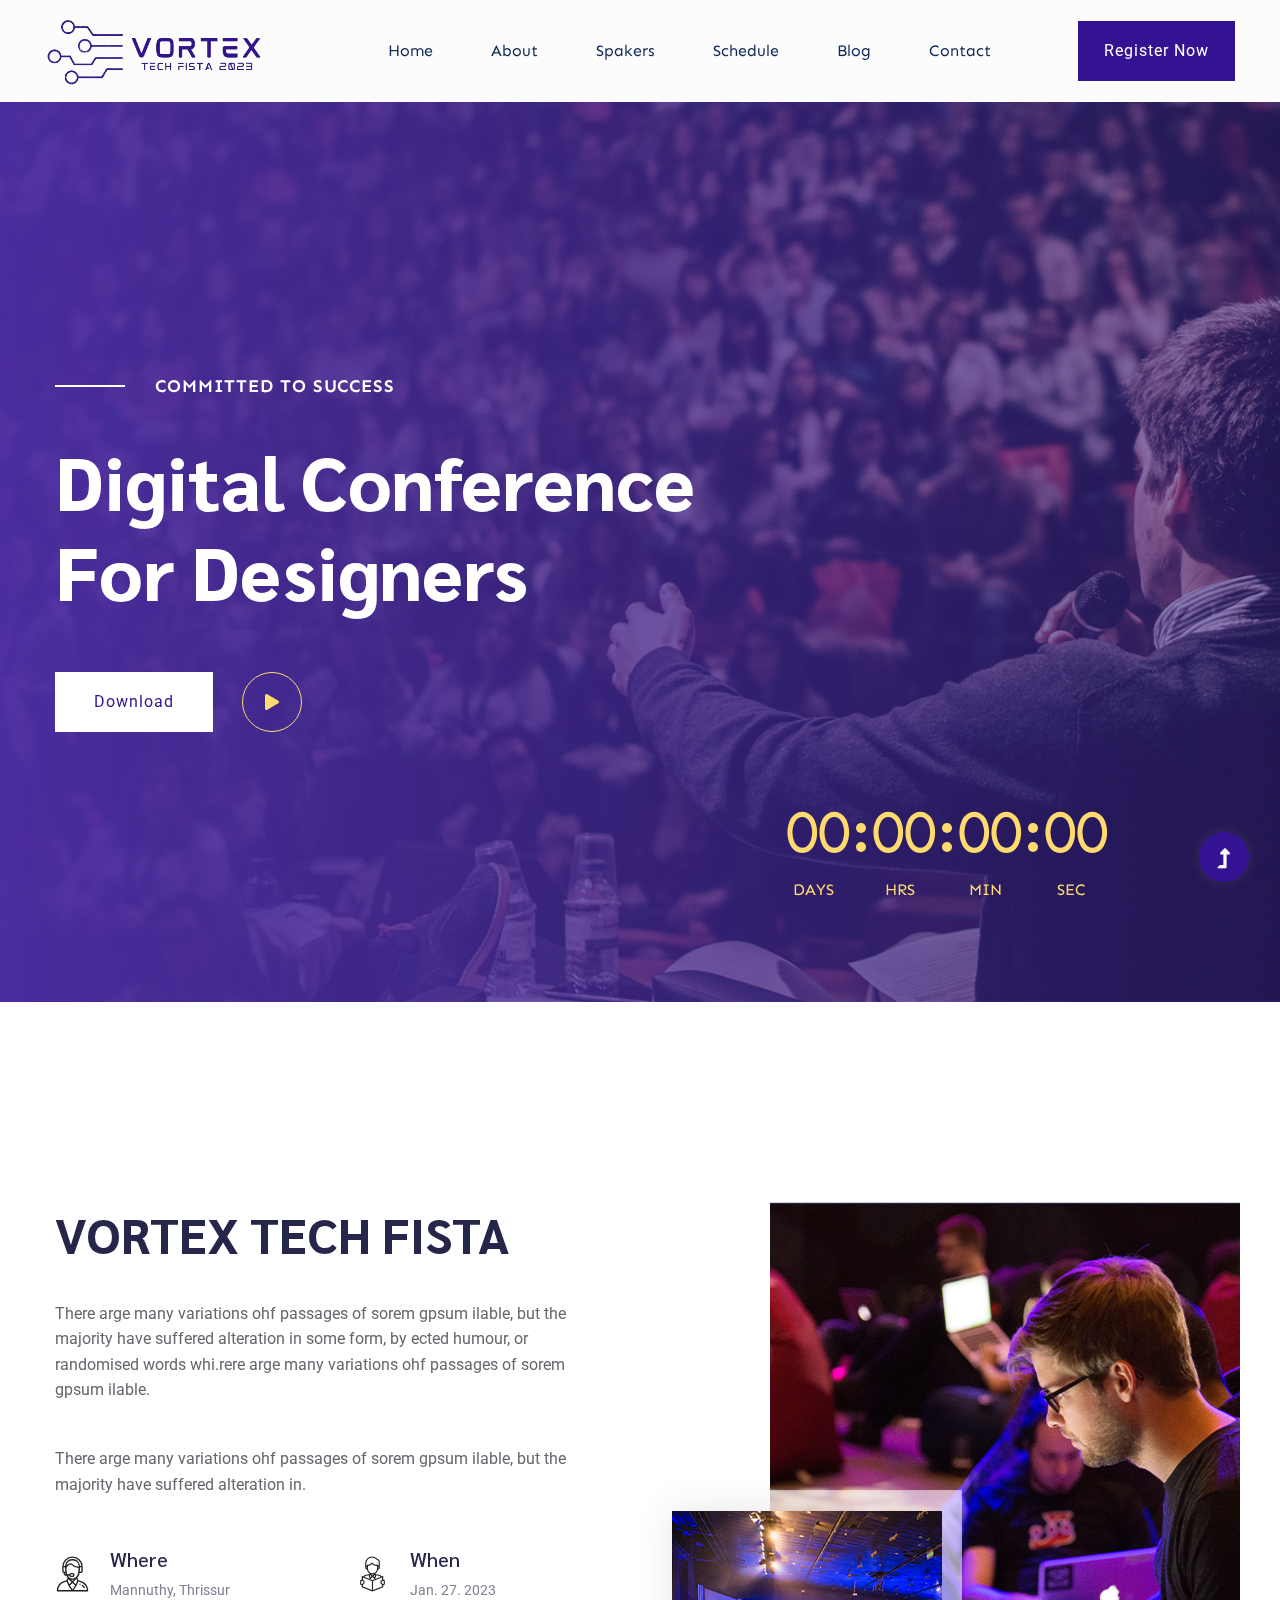
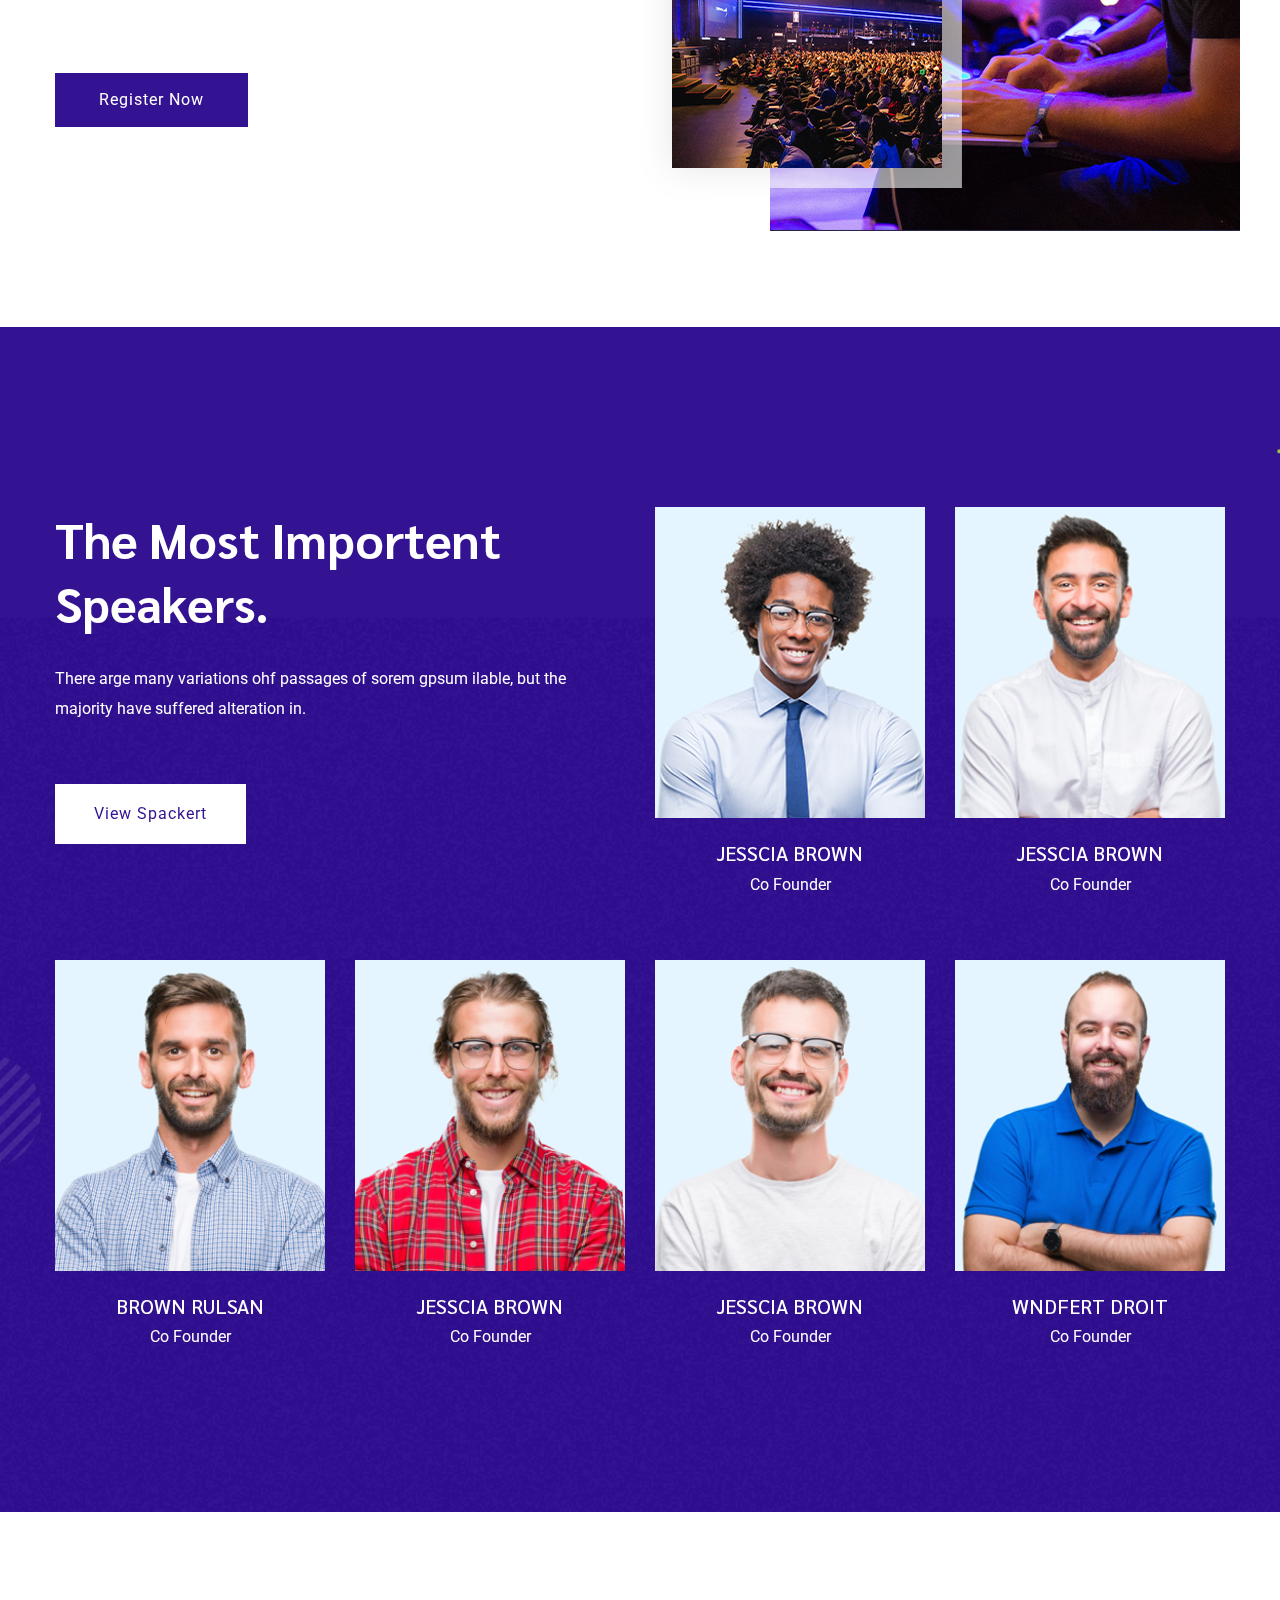
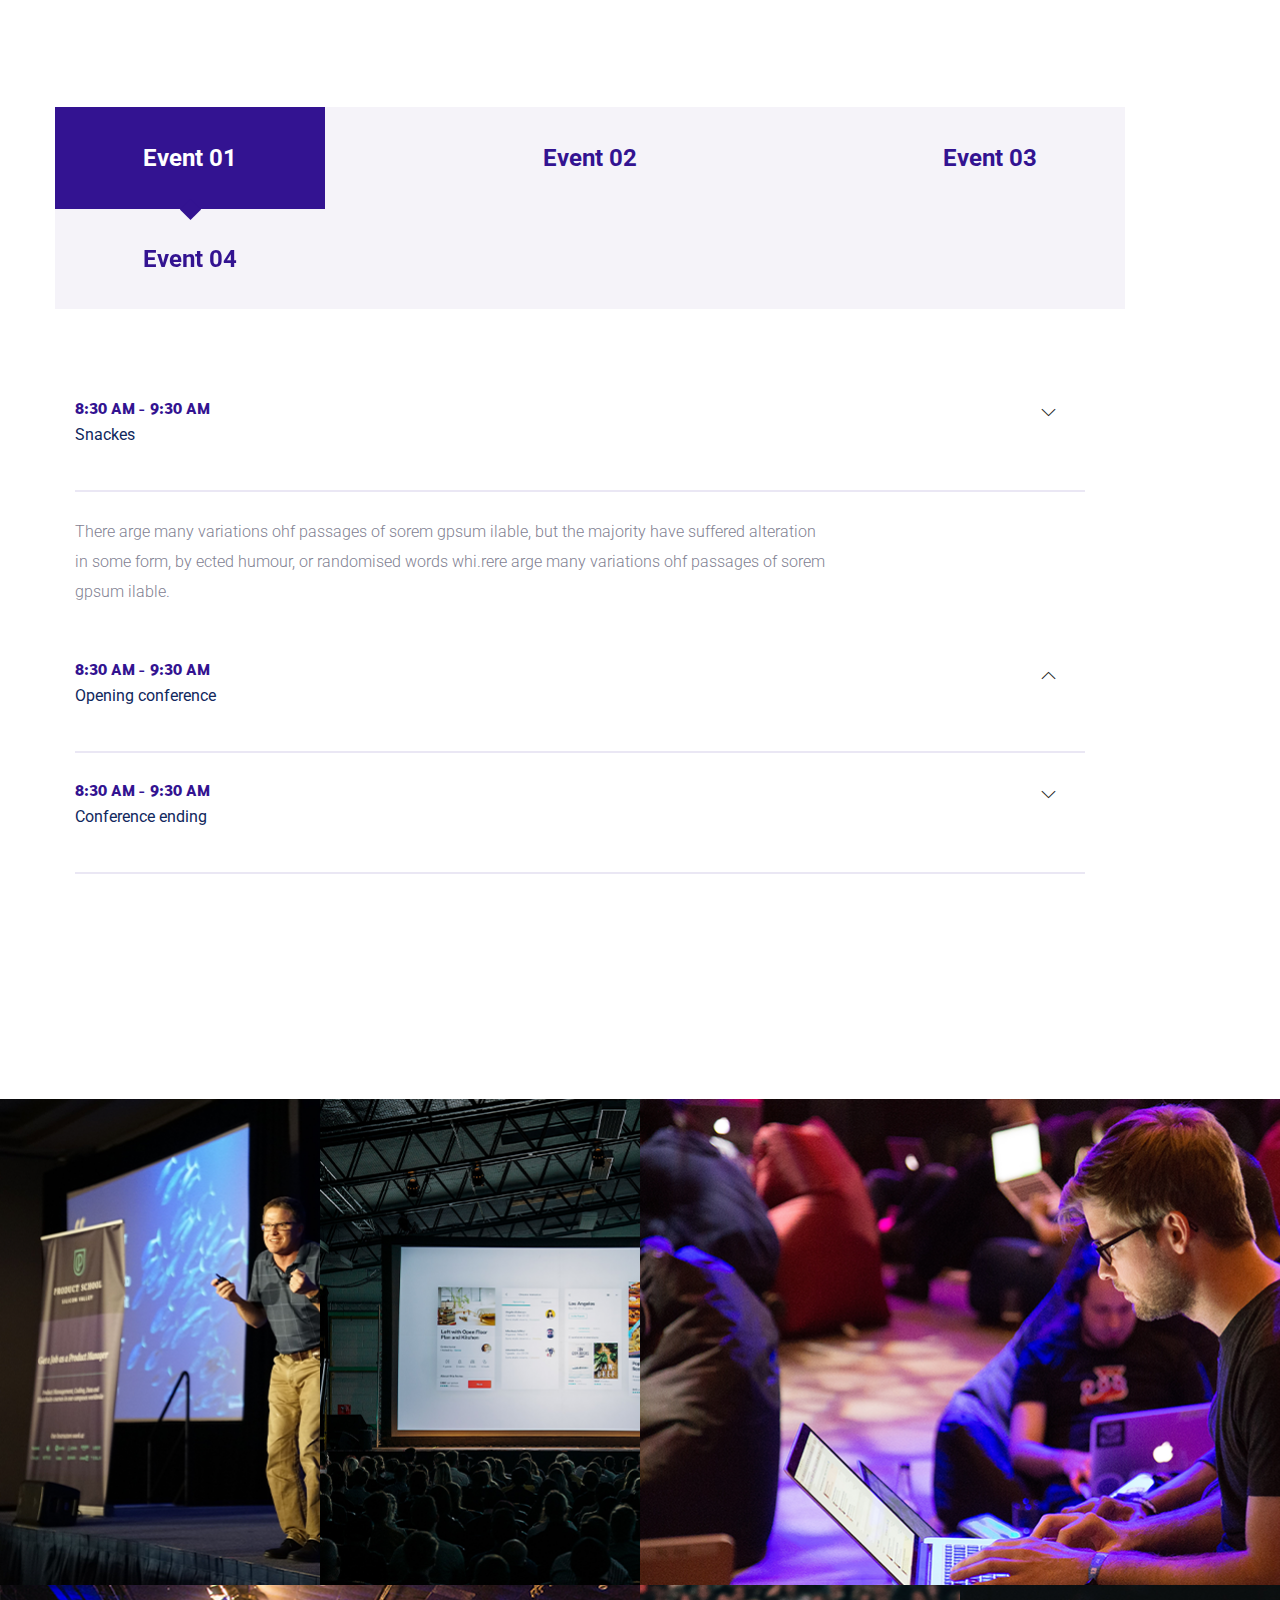
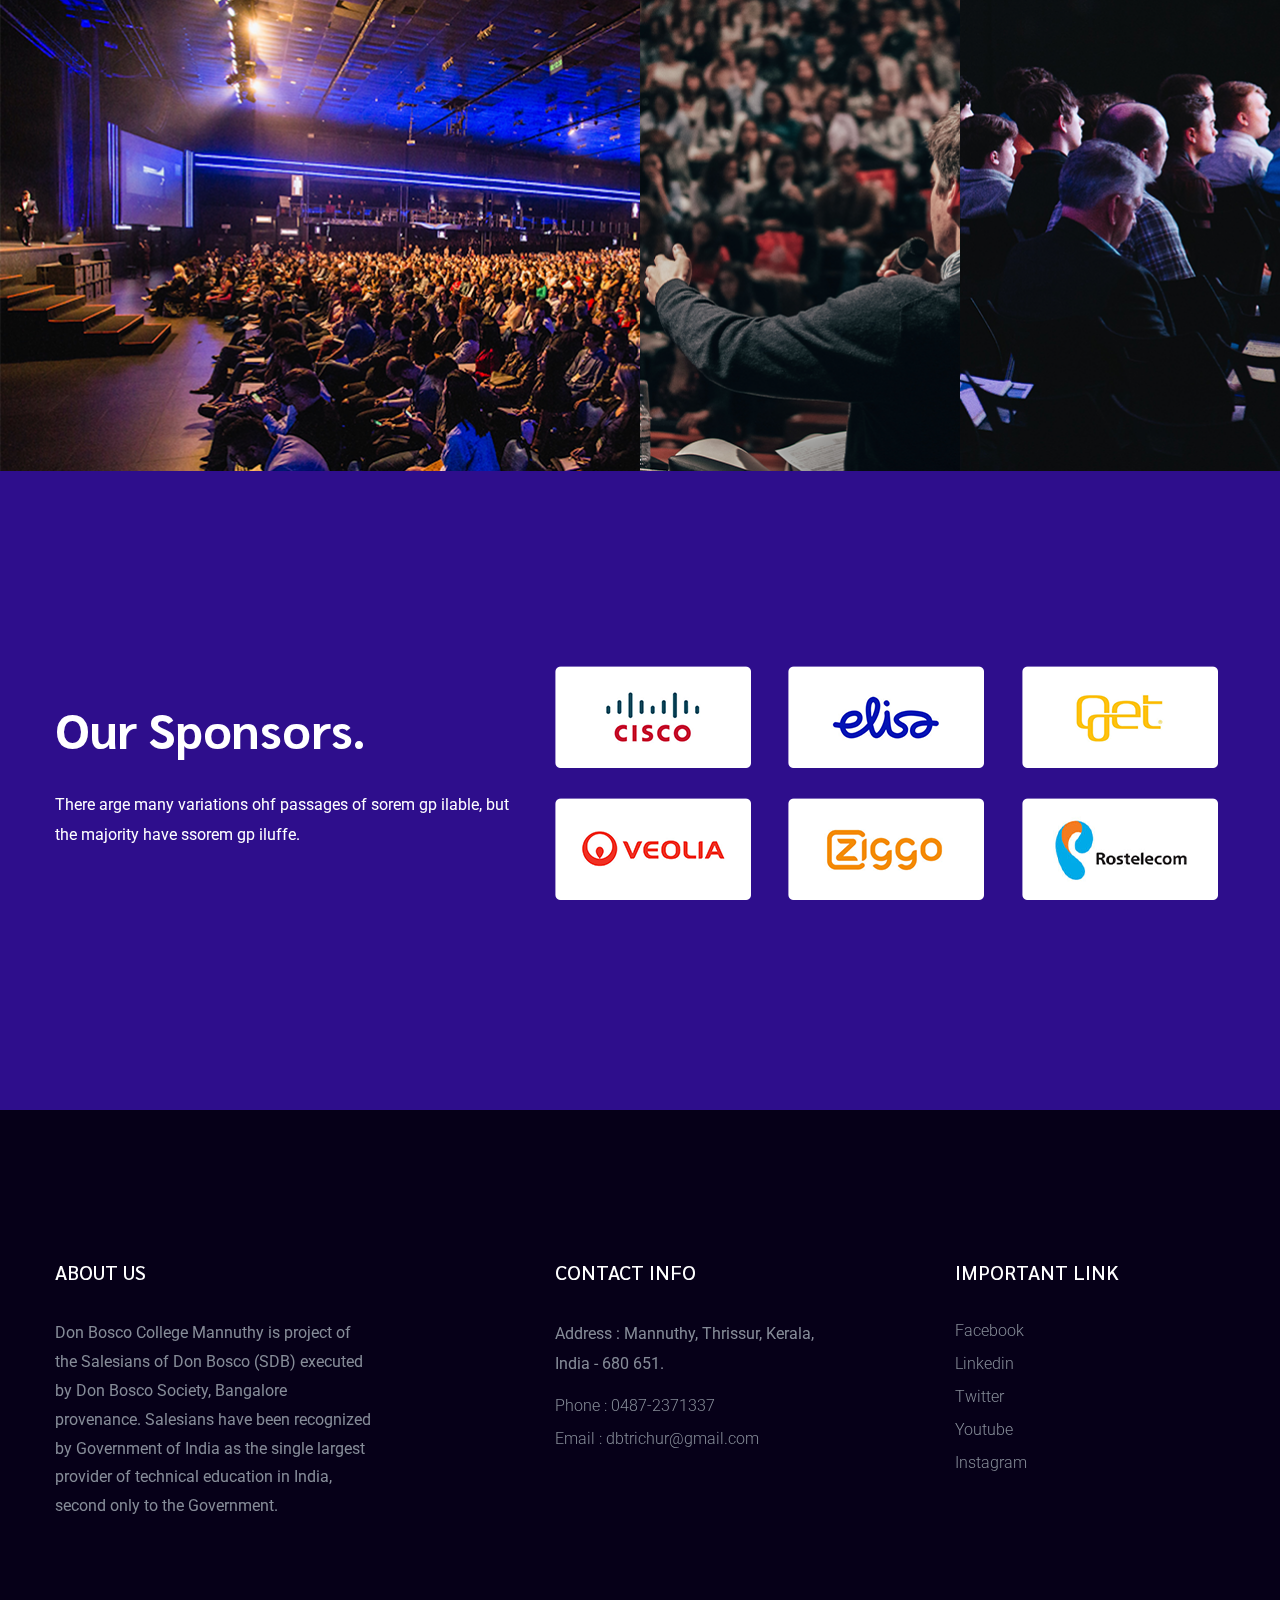
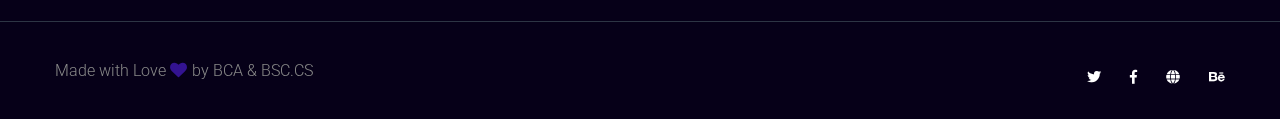
==== commit 884c50c9: "logo changes" ====
--- a/index.html
+++ b/index.html
@@ -438,20 +438,8 @@
       <!--? accordion -->
       <section class="accordion fix section-padding30">
         <div class="container">
-          <div class="row justify-content-center">
-            <div class="col-xl-5 col-lg-6 col-md-6">
-              <!-- Section Tittle -->
-              <div class="section-tittle text-center mb-80">
-                <h2>Event Schedule</h2>
-                <p>
-                  There arge many variations ohf passages of sorem gp ilable,
-                  but the majority have ssorem gp iluffe.
-                </p>
-              </div>
-            </div>
-          </div>
           <div class="row">
-            <div class="col-lg-13">
+            <div class="col-lg-11">
               <div class="properties__button mb-40">
                 <!--Nav Button  -->
                 <nav>
@@ -474,8 +462,7 @@
                       role="tab"
                       aria-controls="nav-profile"
                       aria-selected="false"
-                    >
-                    Event 02</a
+                      >Event 02</a
                     >
                     <a
                       class="nav-item nav-link"
@@ -485,9 +472,8 @@
                       role="tab"
                       aria-controls="nav-contact"
                       aria-selected="false"
+                      >Event 03</a
                     >
-                    Event 03
-                    </a>
                     <a
                       class="nav-item nav-link"
                       id="nav-dinner-tab"
@@ -496,9 +482,8 @@
                       role="tab"
                       aria-controls="nav-dinner"
                       aria-selected="false"
+                      >Event 04</a
                     >
-                    Event 04
-                    </a>
                   </div>
                 </nav>
                 <!--End Nav Button  -->
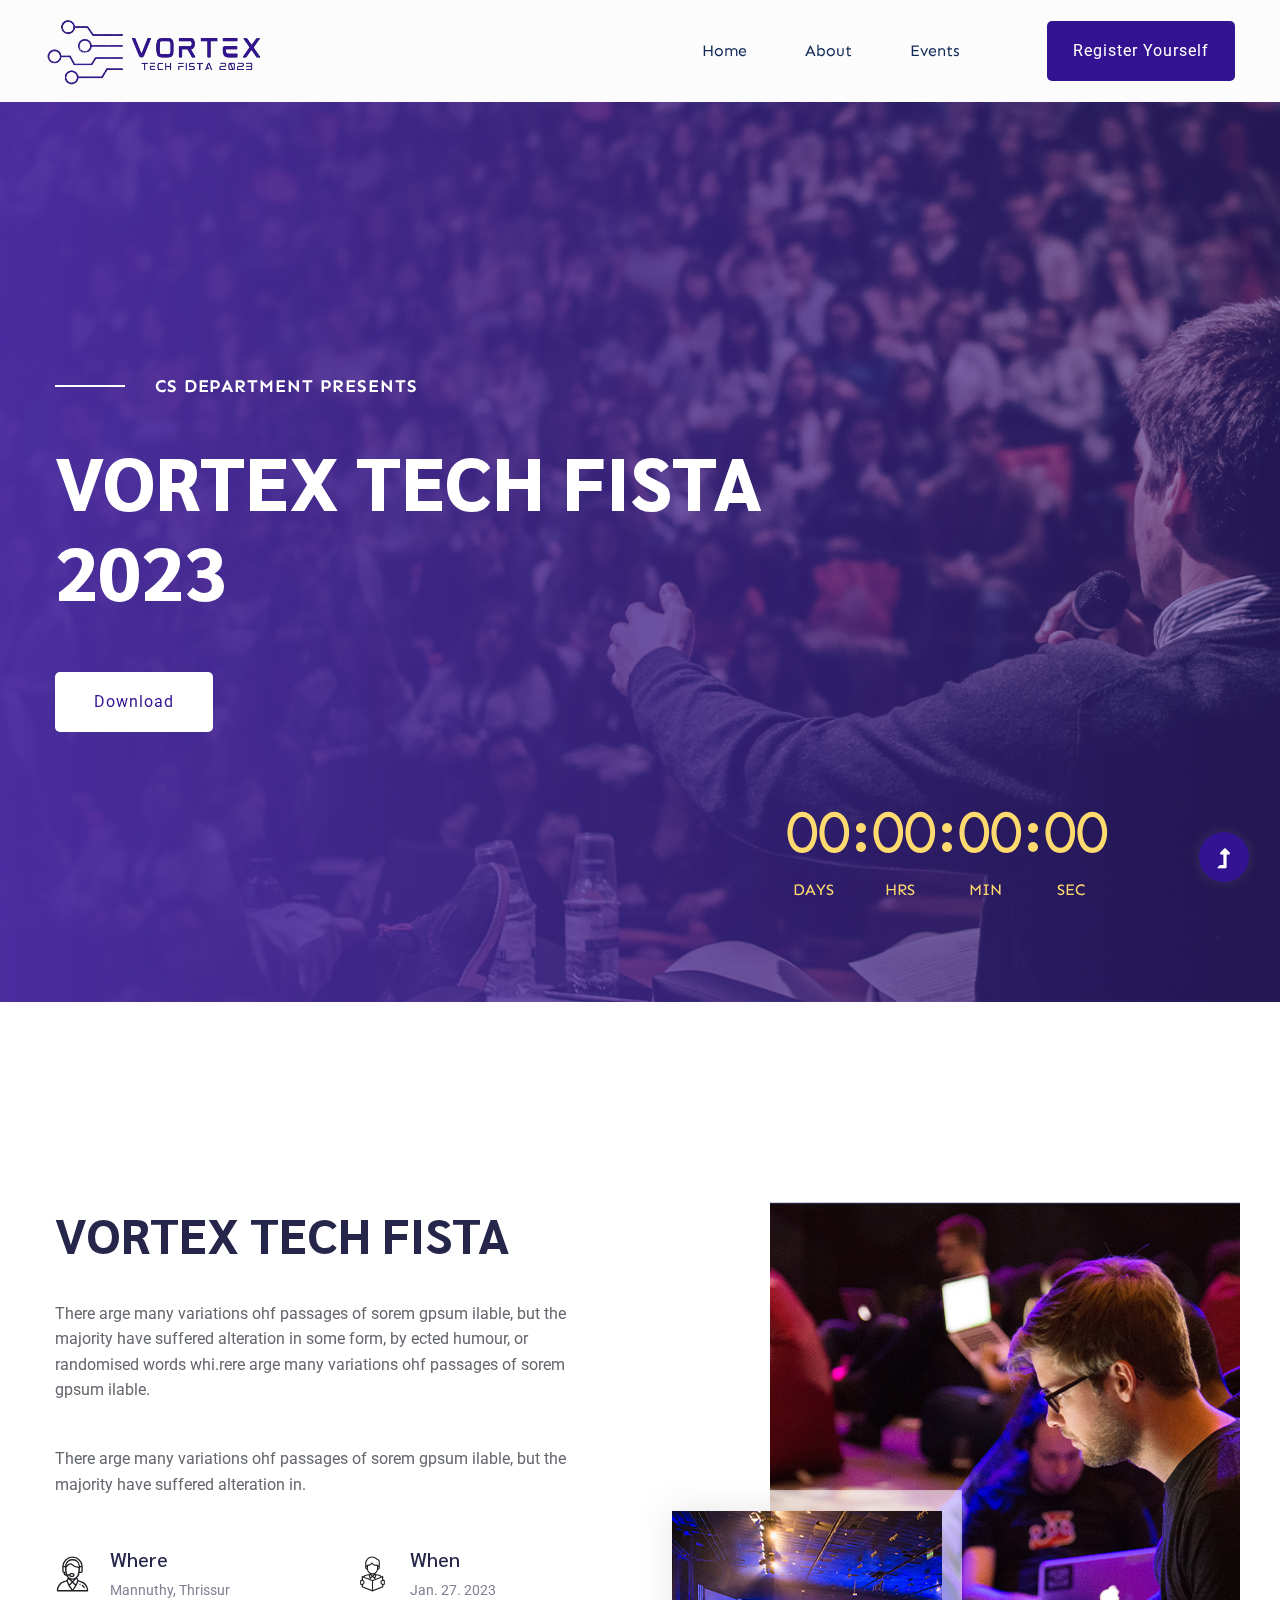
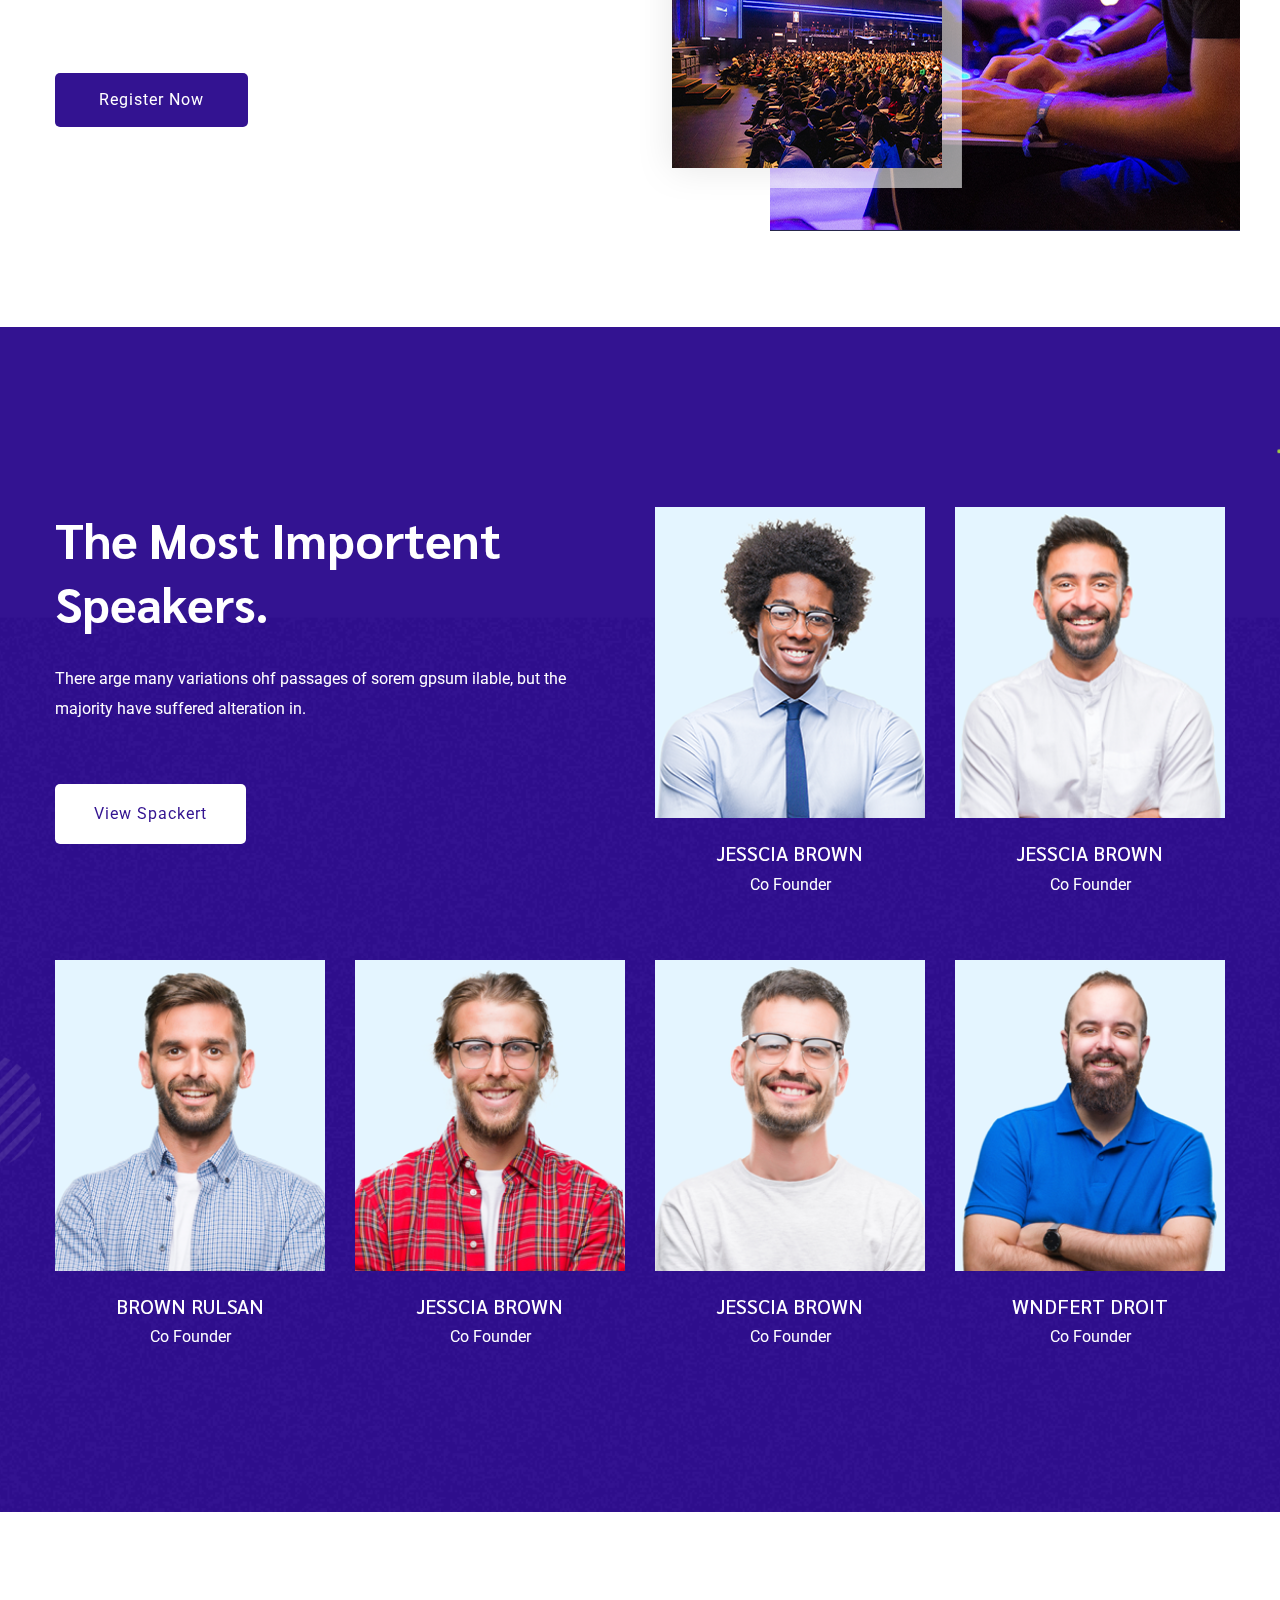
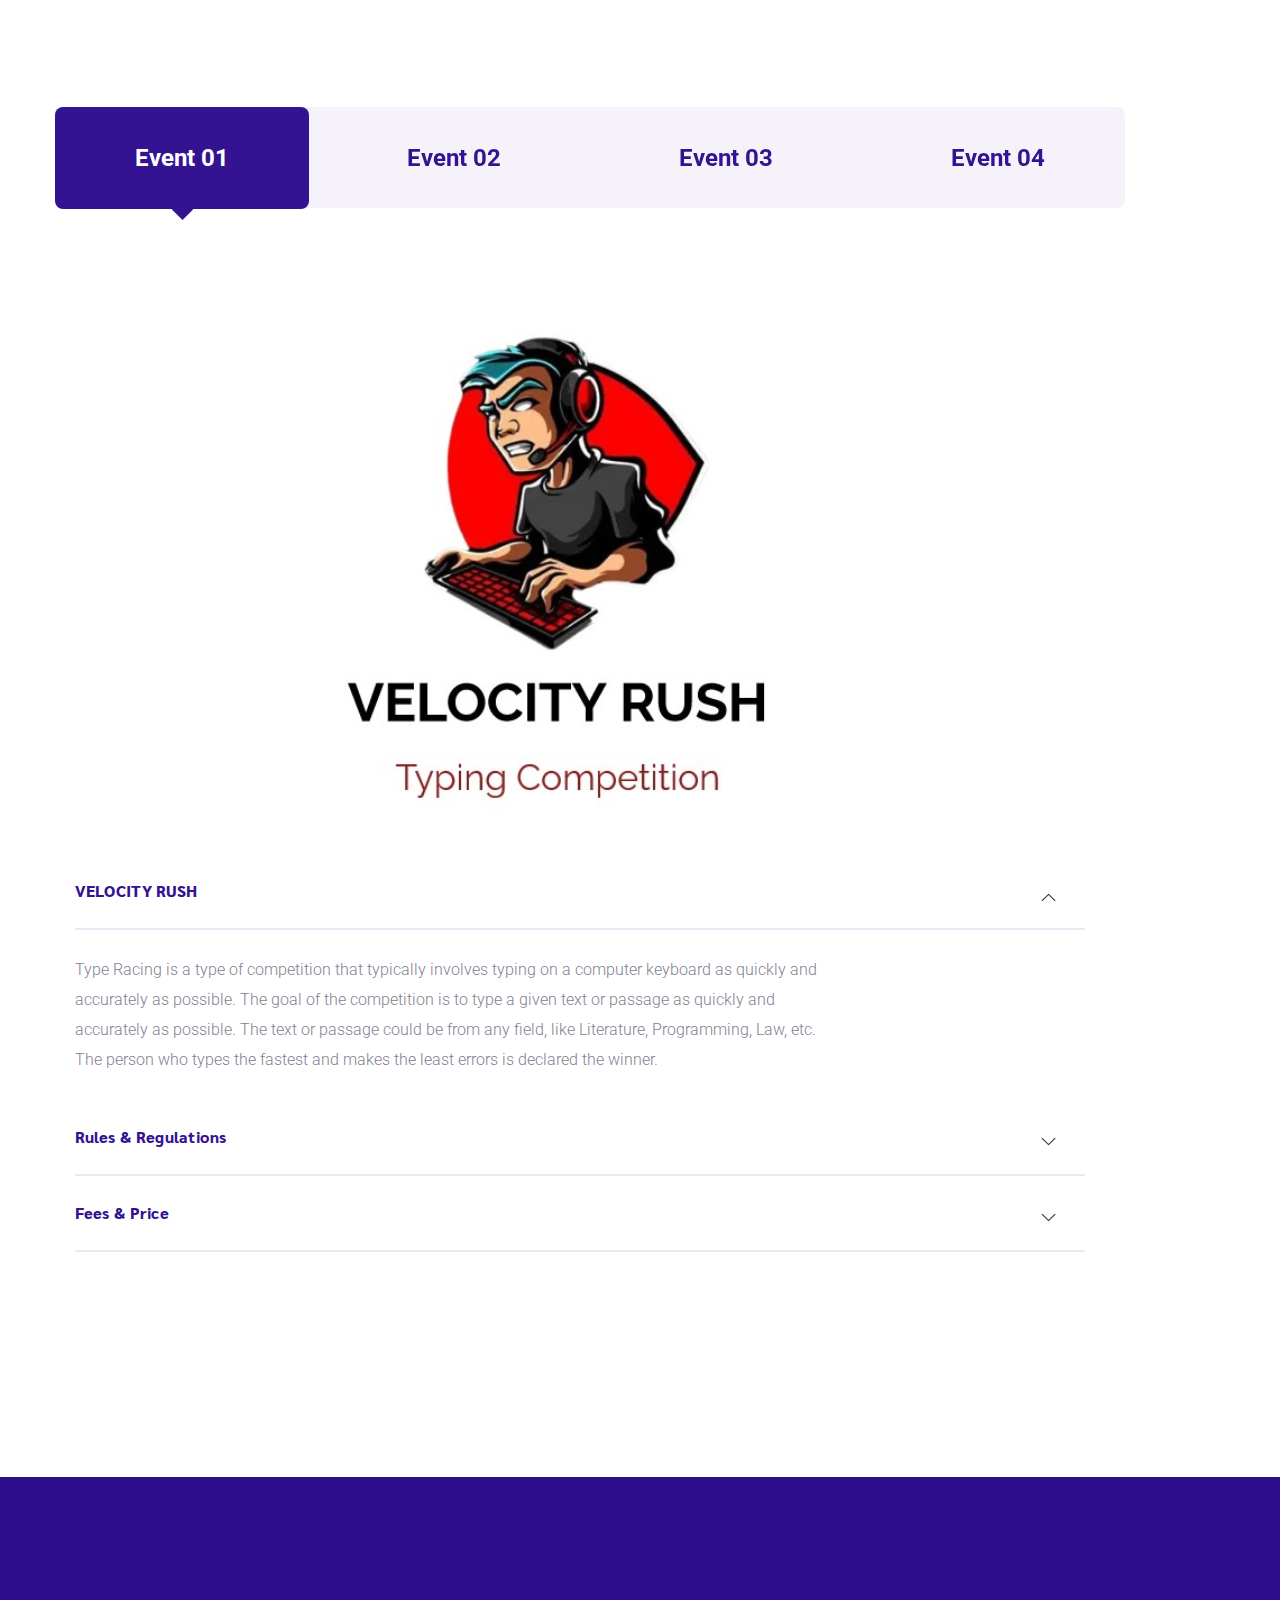
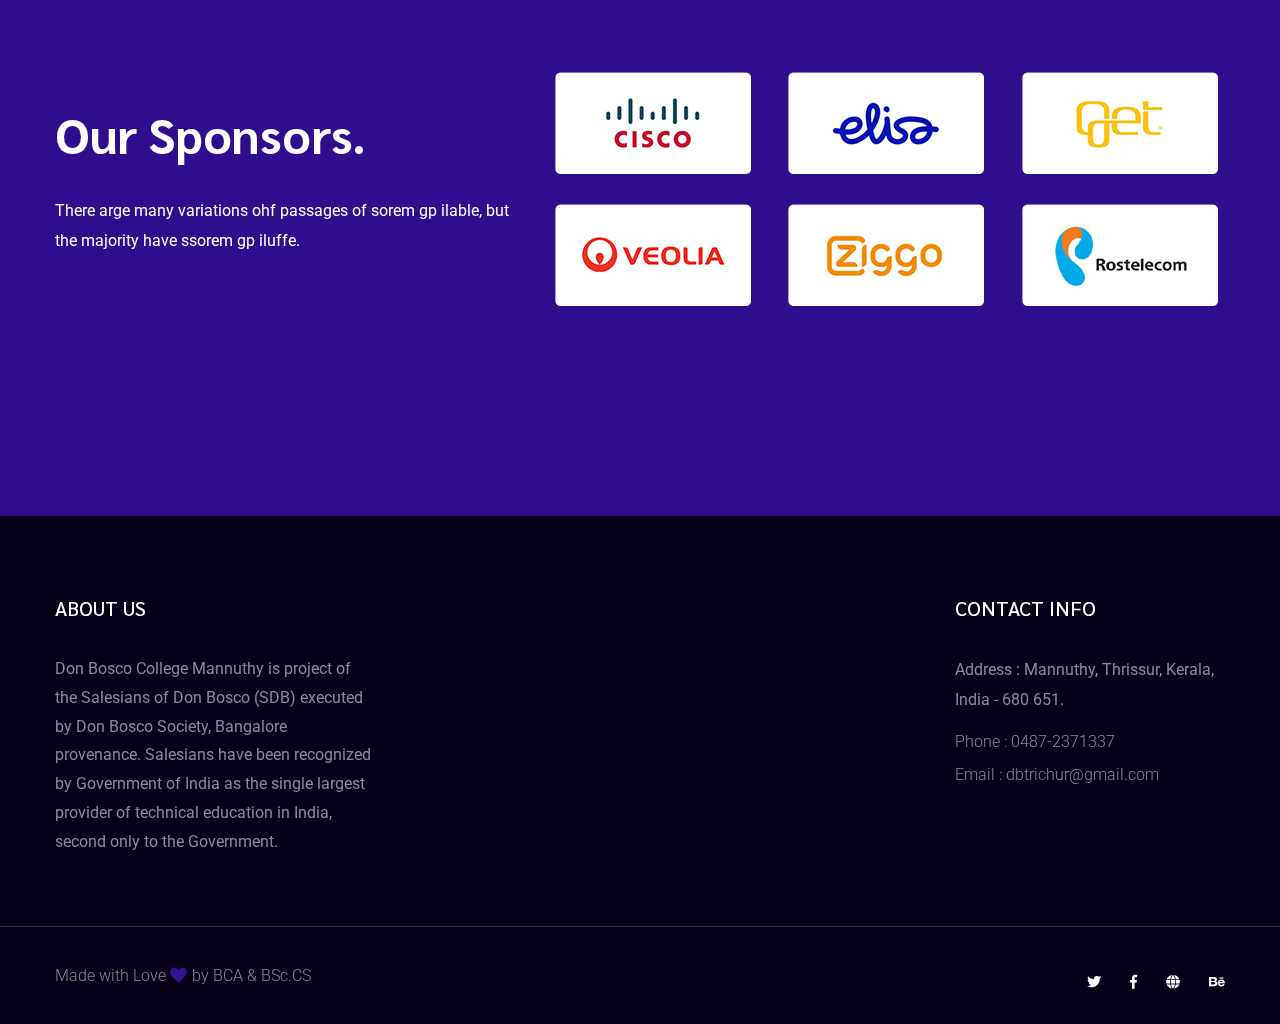
==== commit d73c55fd: "Updated events" ====
--- a/index.html
+++ b/index.html
@@ -51,8 +51,8 @@
                 <div class="logo">
                   <a href="index.html"
                     ><img
+                      style="height: 80px"
                       src="assets/img/logo/logo.png"
-                      style="height: 80px"
                       alt=""
                   /></a>
                 </div>
@@ -67,24 +67,12 @@
                       <ul id="navigation">
                         <li><a href="index.html">Home</a></li>
                         <li><a href="about.html">About</a></li>
-                        <li><a href="spakers.html">Spakers</a></li>
-                        <li><a href="schedule.html">Schedule</a></li>
-                        <li>
-                          <a href="blog.html">Blog</a>
-                          <ul class="submenu">
-                            <li><a href="blog.html">Blog</a></li>
-                            <li>
-                              <a href="blog_details.html">Blog Details</a>
-                            </li>
-                            <li><a href="elements.html">Element</a></li>
-                          </ul>
-                        </li>
-                        <li><a href="contact.html">Contact</a></li>
+                        <li><a href="events.html">Events</a></li>
                       </ul>
                     </nav>
                   </div>
                   <div class="header-right-btn f-right d-none d-lg-block ml-30">
-                    <a href="#" class="btn header-btn">Register Now</a>
+                    <a href="#" class="btn header-btn">Register Yourself</a>
                   </div>
                 </div>
               </div>
@@ -109,10 +97,10 @@
                 <div class="col-xl-8 col-lg-8 col-md-9 col-sm-10">
                   <div class="hero__caption">
                     <span data-animation="fadeInLeft" data-delay=".1s"
-                      >Committed to success</span
+                      >CS DEPARTMENT PRESENTS</span
                     >
                     <h1 data-animation="fadeInLeft" data-delay=".5s">
-                      Digital Conference For Designers
+                      VORTEX TECH FISTA 2023
                     </h1>
                     <!-- Hero-btn -->
                     <div class="slider-btns">
@@ -123,22 +111,23 @@
                         class="btn hero-btn"
                         >Download</a
                       >
-                      <a
+                      <!-- Youtube video button -->
+                      <!-- <a
                         data-animation="fadeInRight"
                         data-delay="1.0s"
                         class="popup-video video-btn"
                         href="https://www.youtube.com/watch?v=l686Bk2s6gg"
                       >
                         <i class="fas fa-play"></i
-                      ></a>
-                      <p
+                      ></a> -->
+                      <!-- <p
                         class="video-cap d-none d-sm-blcok"
                         data-animation="fadeInRight"
                         data-delay="1.0s"
                       >
                         Story Vidoe<br />
                         Watch
-                      </p>
+                      </p> -->
                     </div>
                   </div>
                 </div>
@@ -152,10 +141,10 @@
                 <div class="col-xl-8 col-lg-8 col-md-9 col-sm-10">
                   <div class="hero__caption">
                     <span data-animation="fadeInLeft" data-delay=".1s"
-                      >Committed to success</span
+                      >CS DEPARTMENT PRESENTS</span
                     >
                     <h1 data-animation="fadeInLeft" data-delay=".5s">
-                      Digital Conference For Designers
+                      TECH FEST FOR COLLEGE STUDENTS
                     </h1>
                     <!-- Hero-btn -->
                     <div class="slider-btns">
@@ -166,14 +155,15 @@
                         class="btn hero-btn"
                         >Download</a
                       >
-                      <a
+                      <!-- Youtube vedio button -->
+                      <!-- <a
                         data-animation="fadeInRight"
                         data-delay="1.0s"
                         class="popup-video video-btn"
                         href="https://www.youtube.com/watch?v=up68UAfH0d0"
                       >
                         <i class="fas fa-play"></i
-                      ></a>
+                      ></a> -->
                       <p
                         class="video-cap d-none d-sm-blcok"
                         data-animation="fadeInRight"
@@ -505,20 +495,20 @@
                 <div class="col-lg-11">
                   <div class="accordion-wrapper">
                     <div class="accordion" id="accordionExample">
+											<img class="event-img" width="100%" src="./assets/img/events/typerush.jpg" alt="img not found">
                       <!-- single-one -->
                       <div class="card">
                         <div class="card-header" id="headingTwo">
                           <h2 class="mb-0">
                             <a
                               href="#"
-                              class="btn-link collapsed"
+                              class="btn-link"
                               data-toggle="collapse"
                               data-target="#collapseTwo"
                               aria-expanded="false"
                               aria-controls="collapseTwo"
                             >
-                              <span>8:30 AM - 9:30 AM</span>
-                              <p>Snackes</p>
+                              <span>VELOCITY RUSH</span>
                             </a>
                           </h2>
                         </div>
@@ -529,11 +519,7 @@
                           data-parent="#accordionExample"
                         >
                           <div class="card-body">
-                            There arge many variations ohf passages of sorem
-                            gpsum ilable, but the majority have suffered
-                            alteration in some form, by ected humour, or
-                            randomised words whi.rere arge many variations ohf
-                            passages of sorem gpsum ilable.
+                            Type Racing is a type of competition that typically involves typing on a computer keyboard as quickly and accurately as possible. The goal of the competition is to type a given text or passage as quickly and accurately as possible. The text or passage could be from any field, like Literature, Programming, Law, etc. The person who types the fastest and makes the least errors is declared the winner.
                           </div>
                         </div>
                       </div>
@@ -543,14 +529,13 @@
                           <h2 class="mb-0">
                             <a
                               href="#"
-                              class="btn-link"
+                              class="btn-link collapsed"
                               data-toggle="collapse"
                               data-target="#collapseOne"
                               aria-expanded="true"
                               aria-controls="collapseOne"
                             >
-                              <span>8:30 AM - 9:30 AM</span>
-                              <p>Opening conference</p>
+                              <span>Rules & Regulations</span>
                             </a>
                           </h2>
                         </div>
@@ -561,11 +546,10 @@
                           data-parent="#accordionExample"
                         >
                           <div class="card-body">
-                            There arge many variations ohf passages of sorem
-                            gpsum ilable, but the majority have suffered
-                            alteration in some form, by ected humour, or
-                            randomised words whi.rere arge many variations ohf
-                            passages of sorem gpsum ilable.
+                            <ul class="list-group list-group-flush">
+															<li class="list-group-item">Individual Event</li>
+															<li class="list-group-item">Fast and Accurate fingers win</li>
+														</ul>
                           </div>
                         </div>
                       </div>
@@ -581,8 +565,7 @@
                               aria-expanded="false"
                               aria-controls="collapseThree"
                             >
-                              <span>8:30 AM - 9:30 AM</span>
-                              <p>Conference ending</p>
+                              <span>Fees & Price</span>
                             </a>
                           </h2>
                         </div>
@@ -593,11 +576,11 @@
                           data-parent="#accordionExample"
                         >
                           <div class="card-body">
-                            There arge many variations ohf passages of sorem
-                            gpsum ilable, but the majority have suffered
-                            alteration in some form, by ected humour, or
-                            randomised words whi.rere arge many variations ohf
-                            passages of sorem gpsum ilable.
+                            <ul class="list-group list-group-flush">
+															<li class="list-group-item"><img src="./assets/img/events/money.png" width="10%" alt="fees">&emsp; ₹50</li>
+															<li class="list-group-item"><img src="./assets/img/events/gold-medal.png" width="10%" alt="first prize">&emsp; ₹2000</li>
+															<li class="list-group-item"><img src="./assets/img/events/silver-medal.png" width="10%" alt="sedond prize">&emsp; ₹1000</li>
+														</ul>
                           </div>
                         </div>
                       </div>
@@ -617,20 +600,20 @@
                 <div class="col-lg-11">
                   <div class="accordion-wrapper">
                     <div class="accordion" id="accordionExample">
+											<img class="event-img" width="100%" src="./assets/img/events/typerush.jpg" alt="img not found">
                       <!-- single-one -->
                       <div class="card">
                         <div class="card-header" id="headingTwo">
                           <h2 class="mb-0">
                             <a
                               href="#"
-                              class="btn-link collapsed"
+                              class="btn-link"
                               data-toggle="collapse"
                               data-target="#collapseTwo2"
                               aria-expanded="false"
                               aria-controls="collapseTwo2"
                             >
-                              <span>8:30 AM - 9:30 AM</span>
-                              <p>Snackes</p>
+                              <span>MARK THE SPOT</span>
                             </a>
                           </h2>
                         </div>
@@ -641,11 +624,7 @@
                           data-parent="#accordionExample"
                         >
                           <div class="card-body">
-                            There arge many variations ohf passages of sorem
-                            gpsum ilable, but the majority have suffered
-                            alteration in some form, by ected humour, or
-                            randomised words whi.rere arge many variations ohf
-                            passages of sorem gpsum ilable.
+                            This game should be played in groups with minimum of three people...<BR>There will be puzzles and other games to complete a level. Competitors challenge themselves until only one squad remains standing.<br><br>And thats when you find the X spot... Ahoy...Sailors...
                           </div>
                         </div>
                       </div>
@@ -655,14 +634,13 @@
                           <h2 class="mb-0">
                             <a
                               href="#"
-                              class="btn-link"
+                              class="btn-link collapsed"
                               data-toggle="collapse"
                               data-target="#collapseOne1"
                               aria-expanded="true"
                               aria-controls="collapseOne1"
                             >
-                              <span>8:30 AM - 9:30 AM</span>
-                              <p>Opening conference</p>
+                              <span>Rules & Regulations</span>
                             </a>
                           </h2>
                         </div>
@@ -673,11 +651,10 @@
                           data-parent="#accordionExample"
                         >
                           <div class="card-body">
-                            There arge many variations ohf passages of sorem
-                            gpsum ilable, but the majority have suffered
-                            alteration in some form, by ected humour, or
-                            randomised words whi.rere arge many variations ohf
-                            passages of sorem gpsum ilable.
+                            <ul class="list-group list-group-flush">
+															<li class="list-group-item">Individual Event</li>
+															<li class="list-group-item">Fast and Accurate fingers win</li>
+														</ul>
                           </div>
                         </div>
                       </div>
@@ -693,8 +670,7 @@
                               aria-expanded="false"
                               aria-controls="collapseThree3"
                             >
-                              <span>8:30 AM - 9:30 AM</span>
-                              <p>Conference ending</p>
+                              <span>Fees & Price</span>
                             </a>
                           </h2>
                         </div>
@@ -705,11 +681,11 @@
                           data-parent="#accordionExample"
                         >
                           <div class="card-body">
-                            There arge many variations ohf passages of sorem
-                            gpsum ilable, but the majority have suffered
-                            alteration in some form, by ected humour, or
-                            randomised words whi.rere arge many variations ohf
-                            passages of sorem gpsum ilable.
+                            <ul class="list-group list-group-flush">
+															<li class="list-group-item"><img src="./assets/img/events/money.png" width="10%" alt="fees">&emsp; ₹50</li>
+															<li class="list-group-item"><img src="./assets/img/events/gold-medal.png" width="10%" alt="first prize">&emsp; ₹2000</li>
+															<li class="list-group-item"><img src="./assets/img/events/silver-medal.png" width="10%" alt="sedond prize">&emsp; ₹1000</li>
+														</ul>
                           </div>
                         </div>
                       </div>
@@ -729,20 +705,20 @@
                 <div class="col-lg-11">
                   <div class="accordion-wrapper">
                     <div class="accordion" id="accordionExample">
+											<img class="event-img" width="100%" src="./assets/img/events/typerush.jpg" alt="img not found">
                       <!-- single-one -->
                       <div class="card">
                         <div class="card-header" id="headingTwo">
                           <h2 class="mb-0">
                             <a
                               href="#"
-                              class="btn-link collapsed"
+                              class="btn-link"
                               data-toggle="collapse"
                               data-target="#collapseTwo01"
                               aria-expanded="false"
                               aria-controls="collapseTwo01"
                             >
-                              <span>8:30 AM - 9:30 AM</span>
-                              <p>Snackes</p>
+                              <span>BRAIN BASH</span>
                             </a>
                           </h2>
                         </div>
@@ -767,14 +743,13 @@
                           <h2 class="mb-0">
                             <a
                               href="#"
-                              class="btn-link"
+                              class="btn-link collapsed"
                               data-toggle="collapse"
                               data-target="#collapseOne02"
                               aria-expanded="true"
                               aria-controls="collapseOne02"
                             >
-                              <span>8:30 AM - 9:30 AM</span>
-                              <p>Opening conference</p>
+                              <span>Rules & Regulations</span>
                             </a>
                           </h2>
                         </div>
@@ -785,11 +760,10 @@
                           data-parent="#accordionExample"
                         >
                           <div class="card-body">
-                            There arge many variations ohf passages of sorem
-                            gpsum ilable, but the majority have suffered
-                            alteration in some form, by ected humour, or
-                            randomised words whi.rere arge many variations ohf
-                            passages of sorem gpsum ilable.
+                            <ul class="list-group list-group-flush">
+															<li class="list-group-item">Individual Event</li>
+															<li class="list-group-item">Fast and Accurate fingers win</li>
+														</ul>
                           </div>
                         </div>
                       </div>
@@ -805,8 +779,7 @@
                               aria-expanded="false"
                               aria-controls="collapseThree03"
                             >
-                              <span>8:30 AM - 9:30 AM</span>
-                              <p>Conference ending</p>
+                              <span>Fees & Price</span>
                             </a>
                           </h2>
                         </div>
@@ -817,11 +790,11 @@
                           data-parent="#accordionExample"
                         >
                           <div class="card-body">
-                            There arge many variations ohf passages of sorem
-                            gpsum ilable, but the majority have suffered
-                            alteration in some form, by ected humour, or
-                            randomised words whi.rere arge many variations ohf
-                            passages of sorem gpsum ilable.
+                            <ul class="list-group list-group-flush">
+															<li class="list-group-item"><img src="./assets/img/events/money.png" width="10%" alt="fees">&emsp; ₹50</li>
+															<li class="list-group-item"><img src="./assets/img/events/gold-medal.png" width="10%" alt="first prize">&emsp; ₹2000</li>
+															<li class="list-group-item"><img src="./assets/img/events/silver-medal.png" width="10%" alt="sedond prize">&emsp; ₹1000</li>
+														</ul>
                           </div>
                         </div>
                       </div>
@@ -841,20 +814,20 @@
                 <div class="col-lg-11">
                   <div class="accordion-wrapper">
                     <div class="accordion" id="accordionExample">
+											<img class="event-img" width="100%" src="./assets/img/events/typerush.jpg" alt="img not found">
                       <!-- single-one -->
                       <div class="card">
                         <div class="card-header" id="headingTwo">
                           <h2 class="mb-0">
                             <a
                               href="#"
-                              class="btn-link collapsed"
+                              class="btn-link"
                               data-toggle="collapse"
                               data-target="#collapseTwo10"
                               aria-expanded="false"
                               aria-controls="collapseTwo10"
                             >
-                              <span>8:30 AM - 9:30 AM</span>
-                              <p>Snackes</p>
+                              <span>BLUE LOCK</span>
                             </a>
                           </h2>
                         </div>
@@ -879,14 +852,13 @@
                           <h2 class="mb-0">
                             <a
                               href="#"
-                              class="btn-link"
+                              class="btn-link collapsed"
                               data-toggle="collapse"
                               data-target="#collapseOne20"
                               aria-expanded="true"
                               aria-controls="collapseOne20"
                             >
-                              <span>8:30 AM - 9:30 AM</span>
-                              <p>Opening conference</p>
+                              <span>Rules & Regulations</span>
                             </a>
                           </h2>
                         </div>
@@ -897,11 +869,10 @@
                           data-parent="#accordionExample"
                         >
                           <div class="card-body">
-                            There arge many variations ohf passages of sorem
-                            gpsum ilable, but the majority have suffered
-                            alteration in some form, by ected humour, or
-                            randomised words whi.rere arge many variations ohf
-                            passages of sorem gpsum ilable.
+                            <ul class="list-group list-group-flush">
+															<li class="list-group-item">Individual Event</li>
+															<li class="list-group-item">Fast and Accurate fingers win</li>
+														</ul>
                           </div>
                         </div>
                       </div>
@@ -917,8 +888,7 @@
                               aria-expanded="false"
                               aria-controls="collapseThree30"
                             >
-                              <span>8:30 AM - 9:30 AM</span>
-                              <p>Conference ending</p>
+                              <span>Fees & Price</span>
                             </a>
                           </h2>
                         </div>
@@ -929,11 +899,11 @@
                           data-parent="#accordionExample"
                         >
                           <div class="card-body">
-                            There arge many variations ohf passages of sorem
-                            gpsum ilable, but the majority have suffered
-                            alteration in some form, by ected humour, or
-                            randomised words whi.rere arge many variations ohf
-                            passages of sorem gpsum ilable.
+                            <ul class="list-group list-group-flush">
+															<li class="list-group-item"><img src="./assets/img/events/money.png" width="10%" alt="fees">&emsp; ₹50</li>
+															<li class="list-group-item"><img src="./assets/img/events/gold-medal.png" width="10%" alt="first prize">&emsp; ₹2000</li>
+															<li class="list-group-item"><img src="./assets/img/events/silver-medal.png" width="10%" alt="sedond prize">&emsp; ₹1000</li>
+														</ul>
                           </div>
                         </div>
                       </div>
@@ -948,7 +918,7 @@
       </section>
       <!-- accordion End -->
       <!--? gallery Products Start -->
-      <div class="gallery-area fix">
+      <!-- <div class="gallery-area fix">
         <div class="container-fluid p-0">
           <div class="row no-gutters">
             <div class="col-lg-3 col-md-3 col-sm-6">
@@ -1025,7 +995,7 @@
             </div>
           </div>
         </div>
-      </div>
+      </div> -->
       <!-- gallery Products End -->
 
       <!--? Brand Area Start-->
@@ -1126,27 +1096,7 @@
                 </div>
               </div>
             </div>
-            <div class="col-xl-3 col-lg-3 col-md-4 col-sm-5">
-              <div class="single-footer-caption mb-50">
-                <div class="footer-tittle">
-                  <h4>Important Link</h4>
-                  <ul>
-                    <li>
-                      <a
-                        href="https://www.facebook.com/Don-Bosco-College-Mannuthy-Thrissur-106874377872888"
-                        >Facebook</a
-                      >
-                    </li>
-                    <li><a href="#">Linkedin</a></li>
-                    <li><a href="#">Twitter</a></li>
-                    <li><a href="#">Youtube</a></li>
-                    <li><a href="#">Instagram</a></li>
-                  </ul>
-                </div>
-              </div>
-            </div>
-          </div>
-          <!--  -->
+          </div>
         </div>
       </div>
       <!-- footer-bottom area -->
@@ -1159,15 +1109,17 @@
                   <p>
                     Made with Love
                     <i class="fa fa-heart" aria-hidden="true"></i> by BCA &
-                    BSC.CS
-                    <!-- Link back to Colorlib can't be removed. Template is licensed under CC BY 3.0. -->
+                    BSc.CS
                   </p>
                 </div>
               </div>
               <div class="col-xl-2 col-lg-4">
                 <div class="footer-social f-right">
                   <a href="#"><i class="fab fa-twitter"></i></a>
-                  <a href="#"><i class="fab fa-facebook-f"></i></a>
+                  <a
+                    href="https://www.facebook.com/Don-Bosco-College-Mannuthy-Thrissur-106874377872888"
+                    ><i class="fab fa-facebook-f"></i
+                  ></a>
                   <a href="#"><i class="fas fa-globe"></i></a>
                   <a href="#"><i class="fab fa-behance"></i></a>
                 </div>
--- a/assets/css/style.css
+++ b/assets/css/style.css
@@ -1,4 +1,4 @@
-@import url("https://fonts.googleapis.com/css?family=Roboto:300,400,500,700|Sarabun:400,500,600,700,800|Sen:400,700&display=swap");
+@import url('https://fonts.googleapis.com/css?family=Roboto:300,400,500,700|Sarabun:400,500,600,700,800|Sen:400,700&display=swap');
 .white-bg {
   background: #ffffff;
 }
@@ -37,7 +37,7 @@
   color: #331391 !important;
   display: inline-block;
   padding: 18px 44px;
-  font-family: "Sarabun", sans-serif;
+  font-family: 'Sarabun', sans-serif;
   font-size: 14px;
   font-weight: 400;
   border: 0;
@@ -71,37 +71,37 @@
   top: 0;
   right: 0;
   bottom: 0;
-  content: "";
-}
-[data-opacity="1"]::before {
+  content: '';
+}
+[data-opacity='1']::before {
   opacity: 0.1;
 }
-[data-opacity="2"]::before {
+[data-opacity='2']::before {
   opacity: 0.2;
 }
-[data-opacity="3"]::before {
+[data-opacity='3']::before {
   opacity: 0.3;
 }
-[data-opacity="4"]::before {
+[data-opacity='4']::before {
   opacity: 0.4;
 }
-[data-opacity="5"]::before {
+[data-opacity='5']::before {
   opacity: 0.5;
 }
-[data-opacity="6"]::before {
+[data-opacity='6']::before {
   opacity: 0.6;
 }
-[data-opacity="7"]::before {
+[data-opacity='7']::before {
   opacity: 0.7;
 }
-[data-opacity="8"]::before {
+[data-opacity='8']::before {
   opacity: 0.8;
 }
-[data-opacity="9"]::before {
+[data-opacity='9']::before {
   opacity: 0.9;
 }
 body {
-  font-family: "Roboto", sans-serif;
+  font-family: 'Roboto', sans-serif;
   font-weight: normal;
   font-style: normal;
 }
@@ -111,7 +111,7 @@
 h4,
 h5,
 h6 {
-  font-family: "Sarabun", sans-serif;
+  font-family: 'Sarabun', sans-serif;
   color: #26264b;
   margin-top: 0px;
   font-style: normal;
@@ -119,7 +119,7 @@
   text-transform: normal;
 }
 p {
-  font-family: "Roboto", sans-serif;
+  font-family: 'Roboto', sans-serif;
   color: #10285d;
   font-size: 16px;
   line-height: 30px;
@@ -230,7 +230,7 @@
 }
 .theme-overlay::before {
   background: #1696e7 none repeat scroll 0 0;
-  content: "";
+  content: '';
   height: 100%;
   left: 0;
   opacity: 0.6;
@@ -244,7 +244,7 @@
 }
 .overlay::before {
   position: absolute;
-  content: "";
+  content: '';
   top: 0;
   left: 0;
   width: 100%;
@@ -257,7 +257,7 @@
 }
 .overlay2::before {
   position: absolute;
-  content: "";
+  content: '';
   background-color: #2e2200;
   top: 0;
   left: 0;
@@ -331,7 +331,7 @@
   cursor: pointer;
   display: inline-block;
   font-size: 16px;
-  border-radius: 0px;
+  border-radius: 5px;
   -moz-user-select: none;
   font-weight: 400;
   letter-spacing: 1px;
@@ -347,7 +347,7 @@
   margin: 0;
 }
 .btn::before {
-  content: "";
+  content: '';
   position: absolute;
   left: 0;
   top: 0;
@@ -448,7 +448,7 @@
 }
 .border-btn::before {
   border: 1px solid transparent;
-  content: "";
+  content: '';
   position: absolute;
   left: 0;
   top: 0;
@@ -1885,8 +1885,8 @@
   }
 }
 .footer-padding {
-  padding-top: 150px;
-  padding-bottom: 50px;
+  padding-top: 80px;
+  padding-bottom: 20px;
 }
 @media only screen and (min-width: 992px) and (max-width: 1199px) {
   .footer-padding {
@@ -1928,7 +1928,7 @@
   margin-bottom: 22px;
   color: #3ba0ff;
   display: inline-block;
-  font-family: "Sen", sans-serif;
+  font-family: 'Sen', sans-serif;
 }
 .section-tittle h2 {
   font-size: 49px;
@@ -2054,7 +2054,7 @@
   transition: all 0.3s ease-out 0s;
   text-transform: capitalize;
   position: relative;
-  font-family: "Sen", sans-serif;
+  font-family: 'Sen', sans-serif;
 }
 @media only screen and (min-width: 992px) and (max-width: 1199px) {
   .header-area .main-header .main-menu ul li a {
@@ -2181,7 +2181,7 @@
   }
 }
 .slider-height2 {
-  height: 450px;
+  height: 350px;
   background-size: cover;
 }
 @media only screen and (min-width: 768px) and (max-width: 991px) {
@@ -2196,7 +2196,7 @@
 }
 @media (max-width: 575px) {
   .slider-height2 {
-    height: 260px;
+    height: 150px;
   }
 }
 .slider-area2 {
@@ -2221,7 +2221,7 @@
 }
 .slider-area .hero__caption span {
   font-size: 18px;
-  font-family: "Sen", sans-serif;
+  font-family: 'Sen', sans-serif;
   font-weight: 600;
   margin-bottom: 35px;
   text-transform: uppercase;
@@ -2243,7 +2243,7 @@
 }
 .slider-area .hero__caption span::before {
   position: absolute;
-  content: "";
+  content: '';
   width: 70px;
   height: 2px;
   background: #fff;
@@ -2292,7 +2292,7 @@
 .slider-area .hero__caption p {
   font-size: 18px;
   color: #fff;
-  font-family: "Roboto", sans-serif;
+  font-family: 'Roboto', sans-serif;
   margin-bottom: 50px;
 }
 .slider-area .hero__caption .slider-btns {
@@ -2325,7 +2325,7 @@
 }
 .hero-overly::before {
   position: absolute;
-  content: "";
+  content: '';
   background-color: rgba(1, 10, 28, 0.3);
   width: 100%;
   height: 100%;
@@ -2418,7 +2418,7 @@
   top: 6px;
   width: 10px;
   height: 10px;
-  content: "";
+  content: '';
   border-radius: 50%;
   background: #ffdb6f;
 }
@@ -2428,7 +2428,7 @@
   bottom: 25px;
   width: 10px;
   height: 10px;
-  content: "";
+  content: '';
   border-radius: 50%;
   background: #ffdb6f;
 }
@@ -2443,7 +2443,7 @@
   color: #ffdb6f;
   font-weight: 400;
   line-height: 30px;
-  font-family: "Sen", sans-serif;
+  font-family: 'Sen', sans-serif;
   margin-bottom: 28px;
   display: inline-block;
 }
@@ -2452,7 +2452,7 @@
   color: #ffdb6f;
   margin-bottom: 0;
   line-height: 30px;
-  font-family: "Sen", sans-serif;
+  font-family: 'Sen', sans-serif;
   text-transform: uppercase;
 }
 .counter-section .cd-timer .cd-item:first-child {
@@ -2474,7 +2474,7 @@
   position: relative;
 }
 .gallery-area .gallery-box .single-gallery::after {
-  content: "";
+  content: '';
   background-color: rgba(11, 14, 13, 0.702);
   position: absolute;
   top: 0;
@@ -2676,14 +2676,15 @@
     padding: 25px 0px 25px 0;
   }
 }
+/* Comment to delete dropdown icon */
 .accordion .accordion-wrapper .card-header h2 a::after {
   position: absolute;
   top: 31px;
   font-size: 15px;
   color: #222222;
   right: 29px;
-  content: "\e64b";
-  font-family: "themify";
+  content: '\e64b';
+  font-family: 'themify';
   -webkit-transition: all 0.4s ease-out 0s;
   -moz-transition: all 0.4s ease-out 0s;
   -ms-transition: all 0.4s ease-out 0s;
@@ -2691,6 +2692,11 @@
   transition: all 0.4s ease-out 0s;
   transform: rotate(180deg);
 }
+.accordion .accordion-wrapper .card-header h2 a.collapsed::after {
+	content: '\e64b';
+	transform: rotate(0deg);
+}
+
 @media only screen and (min-width: 768px) and (max-width: 991px) {
   .accordion .accordion-wrapper .card-header h2 a::after {
     right: -12px;
@@ -2705,10 +2711,6 @@
   .accordion .accordion-wrapper .card-header h2 a::after {
     right: -7px;
   }
-}
-.accordion .accordion-wrapper .card-header h2 a.collapsed::after {
-  content: "\e64b";
-  transform: rotate(0deg);
 }
 .accordion .accordion-wrapper .card-header a.btn-link {
   border-bottom: 2px solid #eae7f4;
@@ -2732,11 +2734,12 @@
   justify-content: center;
   justify-content: space-between;
   background: #f5f3f9;
+	border-radius: 8px;
 }
 .accordion .nav-tabs .nav-link {
   position: relative;
   background: transparent;
-  padding: 33px 88px;
+  padding: 33px 80px;
   border-radius: 0;
   border: 0;
   color: #212025;
@@ -2758,8 +2761,8 @@
 }
 @media (max-width: 575px) {
   .accordion .nav-tabs .nav-link {
-    padding: 8px 21px;
-    margin-bottom: 20px;
+    padding: 8px 10px;
+    /* margin-bottom: 15px; */
   }
 }
 .accordion .nav-tabs .nav-link::after {
@@ -2767,7 +2770,7 @@
   height: 15px;
   width: 15px;
   background: #331391;
-  content: "";
+  content: '';
   left: 0;
   right: 0;
   margin: auto;
@@ -2793,6 +2796,7 @@
 .accordion .nav-tabs .nav-link.active {
   background: #331391;
   color: #fff;
+	border-radius: 8px;
   -webkit-transition: all 0s ease-out 0s;
   -moz-transition: all 0s ease-out 0s;
   -ms-transition: all 0s ease-out 0s;
@@ -2922,7 +2926,7 @@
 }
 .about-details .about-details-cap h4 {
   font-size: 30px;
-  font-family: "Sarabun", sans-serif;
+  font-family: 'Sarabun', sans-serif;
   font-weight: 700;
   margin-bottom: 30px;
   color: #000a2d;
@@ -3357,7 +3361,7 @@
   color: #3a3a3a;
   text-transform: uppercase;
   font-size: 14px;
-  font-family: "Sarabun", sans-serif;
+  font-family: 'Sarabun', sans-serif;
   color: #3a3a3a;
 }
 .home-blog-area .home-blog-single .blog-img-cap .blog-cap .more-btn:hover {
@@ -3375,7 +3379,7 @@
   margin-bottom: 70px;
 }
 .blog_area a {
-  color: "Sarabun", sans-serif !important;
+  color: 'Sarabun', sans-serif !important;
   text-decoration: none;
   transition: 0.4s;
 }
@@ -3399,7 +3403,7 @@
   position: relative;
 }
 .single-blog .thumb:after {
-  content: "";
+  content: '';
   position: absolute;
   left: 0;
   top: 0;
@@ -3439,7 +3443,7 @@
   position: relative;
 }
 .single-blog .tag:after {
-  content: "";
+  content: '';
   position: absolute;
   width: 1px;
   height: 10px;
@@ -3602,7 +3606,7 @@
   bottom: 0px;
 }
 .causes_item .causes_img .c_parcent span:before {
-  content: "75%";
+  content: '75%';
   position: absolute;
   right: -10px;
   bottom: 0px;
@@ -3784,7 +3788,7 @@
   margin-right: 5px;
 }
 .blog-info-link li::after {
-  content: "|";
+  content: '|';
   padding-left: 10px;
   padding-right: 10px;
 }
@@ -3792,7 +3796,7 @@
   display: none;
 }
 .blog-info-link::after {
-  content: "";
+  content: '';
   display: block;
   clear: both;
   display: table;
@@ -3844,7 +3848,7 @@
   margin-bottom: 40px;
 }
 .blog_right_sidebar .widget_title::after {
-  content: "";
+  content: '';
   display: block;
   padding-top: 15px;
   border-bottom: 1px solid #f0e9ff;
@@ -4520,7 +4524,7 @@
   color: #fff;
   font-weight: 900;
   margin-bottom: 0;
-  font-family: "Sarabun", sans-serif;
+  font-family: 'Sarabun', sans-serif;
   text-transform: capitalize;
 }
 @media (max-width: 767px) {
@@ -4571,7 +4575,7 @@
   cursor: pointer;
   display: block;
   float: left;
-  font-family: "Roboto", sans-serif;
+  font-family: 'Roboto', sans-serif;
   font-weight: normal;
   width: 100% !important;
   line-height: 50px;
@@ -4596,7 +4600,7 @@
   color: #919191;
 }
 .popup_box .nice-select::after {
-  content: "\f0d7";
+  content: '\f0d7';
   display: block;
   height: 5px;
   margin-top: -5px;
@@ -4721,21 +4725,9 @@
   justify-content: start;
 }
 .overlay::before {
-  background-image: -moz-linear-gradient(
-    170deg,
-    rgba(34, 34, 34, 0) 0%,
-    #000 100%
-  );
-  background-image: -webkit-linear-gradient(
-    170deg,
-    rgba(34, 34, 34, 0) 0%,
-    #000 100%
-  );
-  background-image: -ms-linear-gradient(
-    170deg,
-    rgba(34, 34, 34, 0) 0%,
-    #000 100%
-  );
+  background-image: -moz-linear-gradient(170deg, rgba(34, 34, 34, 0) 0%, #000 100%);
+  background-image: -webkit-linear-gradient(170deg, rgba(34, 34, 34, 0) 0%, #000 100%);
+  background-image: -ms-linear-gradient(170deg, rgba(34, 34, 34, 0) 0%, #000 100%);
 }
 .sample-text-area {
   background: #fff;
@@ -5072,7 +5064,7 @@
   line-height: 1.82em !important;
 }
 .unordered-list li:before {
-  content: "";
+  content: '';
   position: absolute;
   width: 14px;
   height: 14px;
@@ -5263,7 +5255,7 @@
   height: 100%;
 }
 .primary-switch input + label:before {
-  content: "";
+  content: '';
   position: absolute;
   left: 0;
   top: 0;
@@ -5280,7 +5272,7 @@
   transition: all 0.2s;
 }
 .primary-switch input + label:after {
-  content: "";
+  content: '';
   position: absolute;
   top: 1px;
   left: 1px;
@@ -5329,7 +5321,7 @@
   height: 100%;
 }
 .confirm-switch input + label:before {
-  content: "";
+  content: '';
   position: absolute;
   left: 0;
   top: 0;
@@ -5346,7 +5338,7 @@
   cursor: pointer;
 }
 .confirm-switch input + label:after {
-  content: "";
+  content: '';
   position: absolute;
   top: 1px;
   left: 1px;
@@ -5398,8 +5390,7 @@
   border: 1px solid #f1f1f1;
 }
 .primary-checkbox input:checked + label {
-  background: url(../img/elements/primary-check.png) no-repeat center
-    center/cover;
+  background: url(../img/elements/primary-check.png) no-repeat center center/cover;
   border: none;
 }
 .confirm-checkbox {
@@ -5433,8 +5424,7 @@
   border: 1px solid #f1f1f1;
 }
 .confirm-checkbox input:checked + label {
-  background: url(../img/elements/success-check.png) no-repeat center
-    center/cover;
+  background: url(../img/elements/success-check.png) no-repeat center center/cover;
   border: none;
 }
 .disabled-checkbox {
@@ -5472,8 +5462,7 @@
   z-index: 3;
 }
 .disabled-checkbox input:checked + label {
-  background: url(../img/elements/disabled-check.png) no-repeat center
-    center/cover;
+  background: url(../img/elements/disabled-check.png) no-repeat center center/cover;
   border: none;
 }
 .primary-radio {
@@ -5507,8 +5496,7 @@
   border: 1px solid #f1f1f1;
 }
 .primary-radio input:checked + label {
-  background: url(../img/elements/primary-radio.png) no-repeat center
-    center/cover;
+  background: url(../img/elements/primary-radio.png) no-repeat center center/cover;
   border: none;
 }
 .confirm-radio {
@@ -5542,8 +5530,7 @@
   border: 1px solid #f1f1f1;
 }
 .confirm-radio input:checked + label {
-  background: url(../img/elements/success-radio.png) no-repeat center
-    center/cover;
+  background: url(../img/elements/success-radio.png) no-repeat center center/cover;
   border: none;
 }
 .disabled-radio {
@@ -5581,8 +5568,7 @@
   z-index: 3;
 }
 .disabled-radio input:checked + label {
-  background: url(../img/elements/disabled-radio.png) no-repeat center
-    center/cover;
+  background: url(../img/elements/disabled-radio.png) no-repeat center center/cover;
   border: none;
 }
 .default-select {
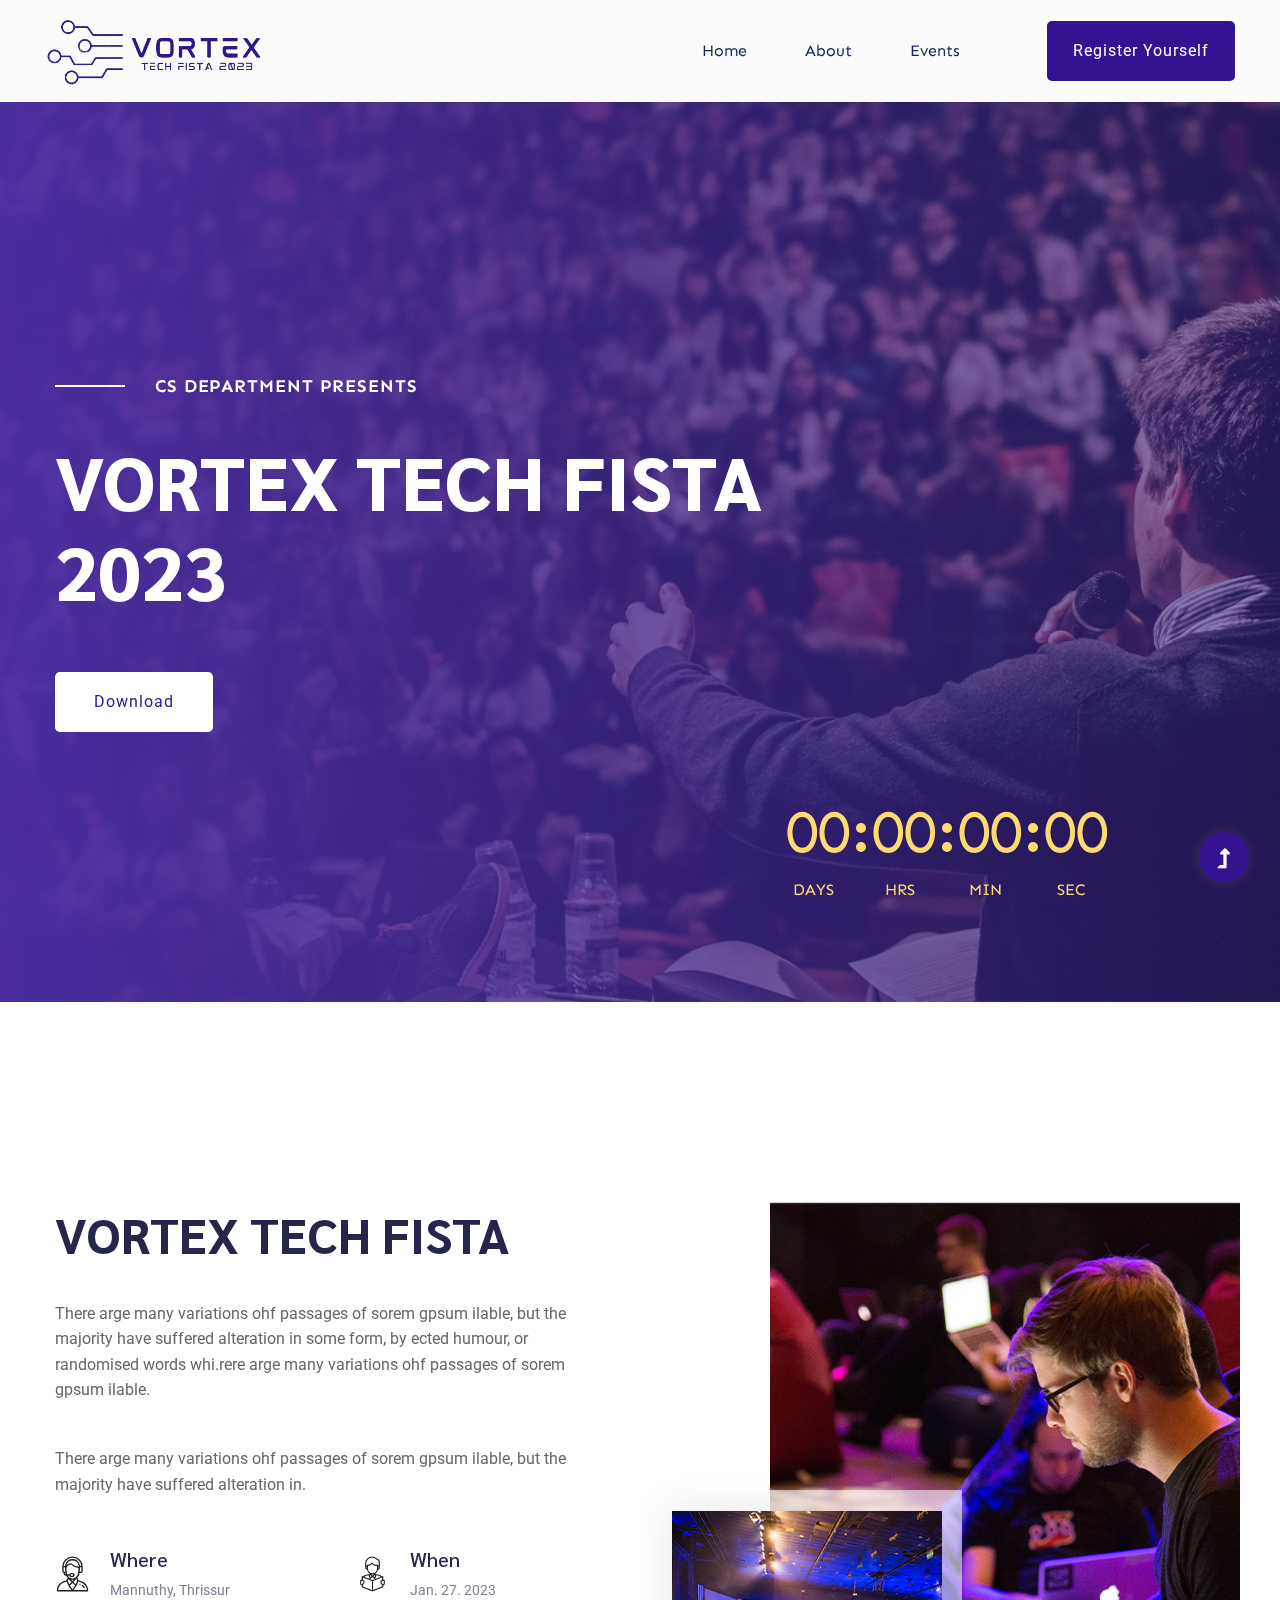
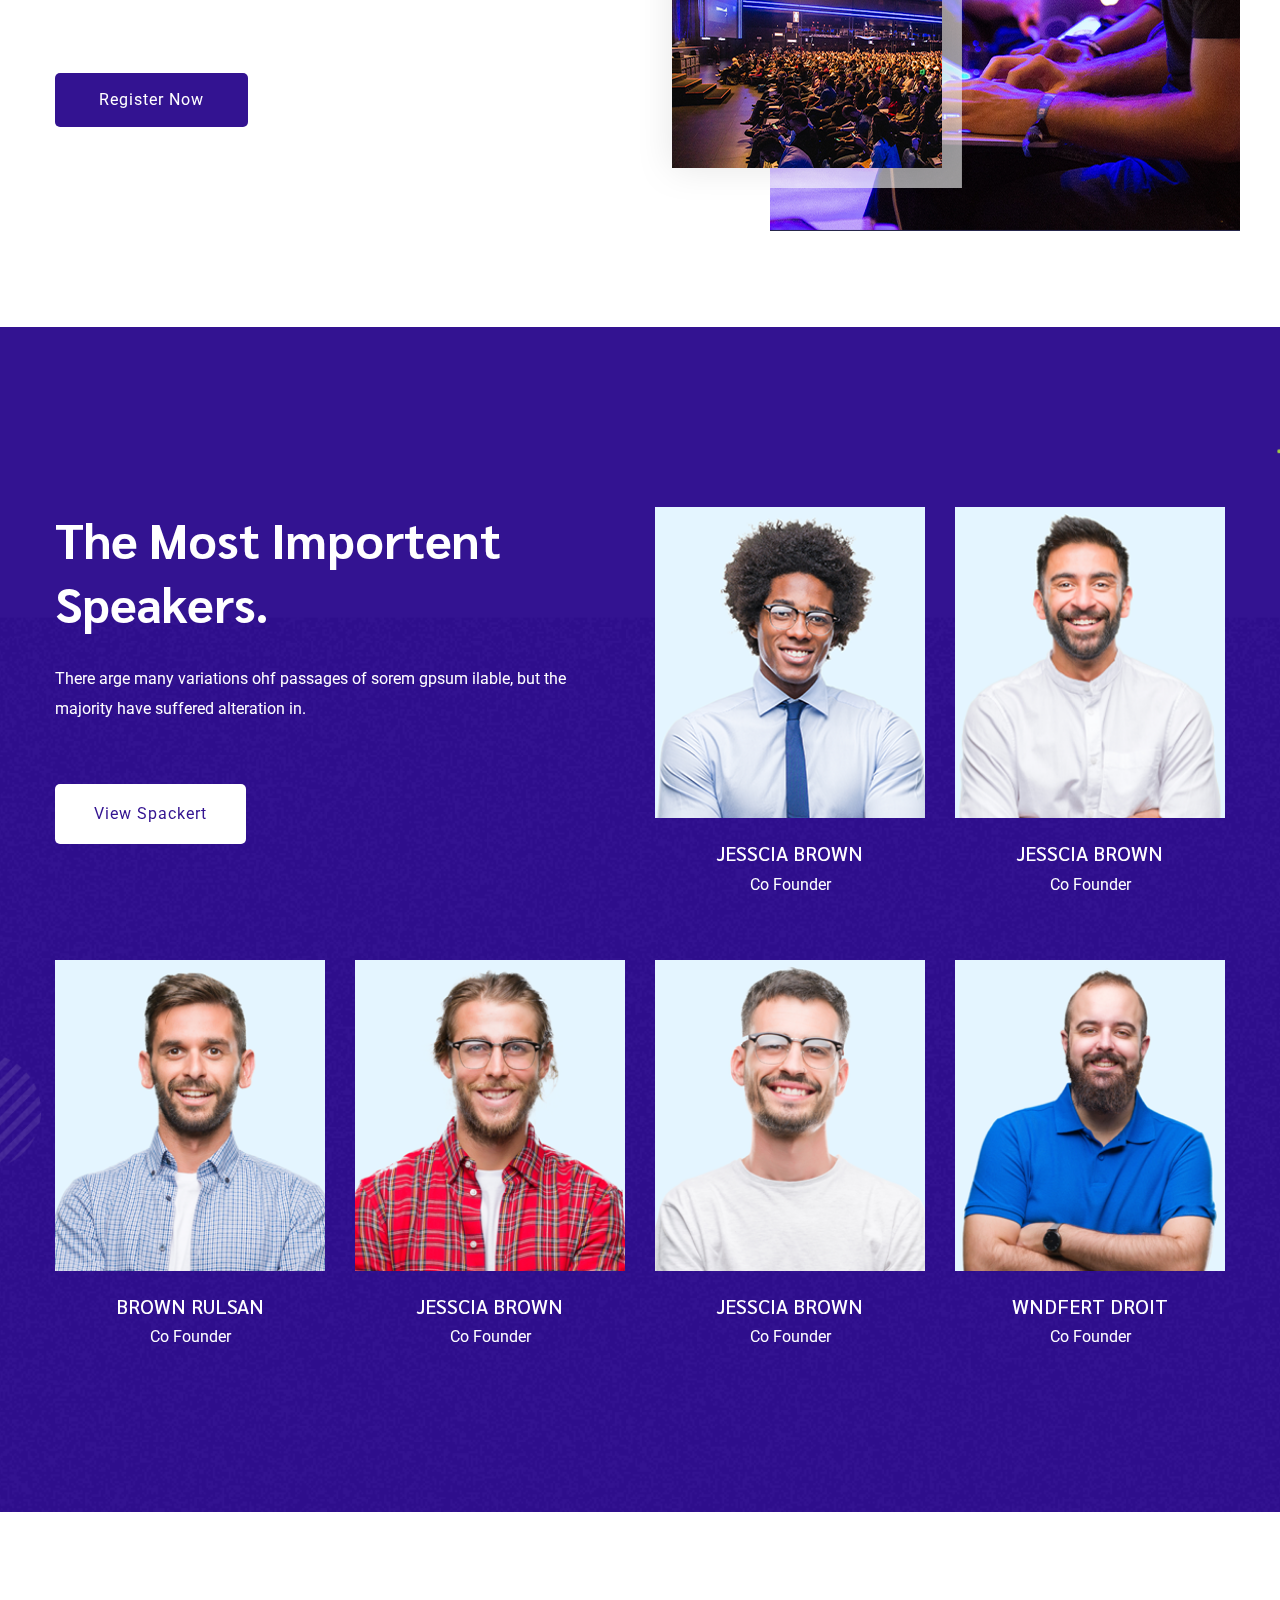
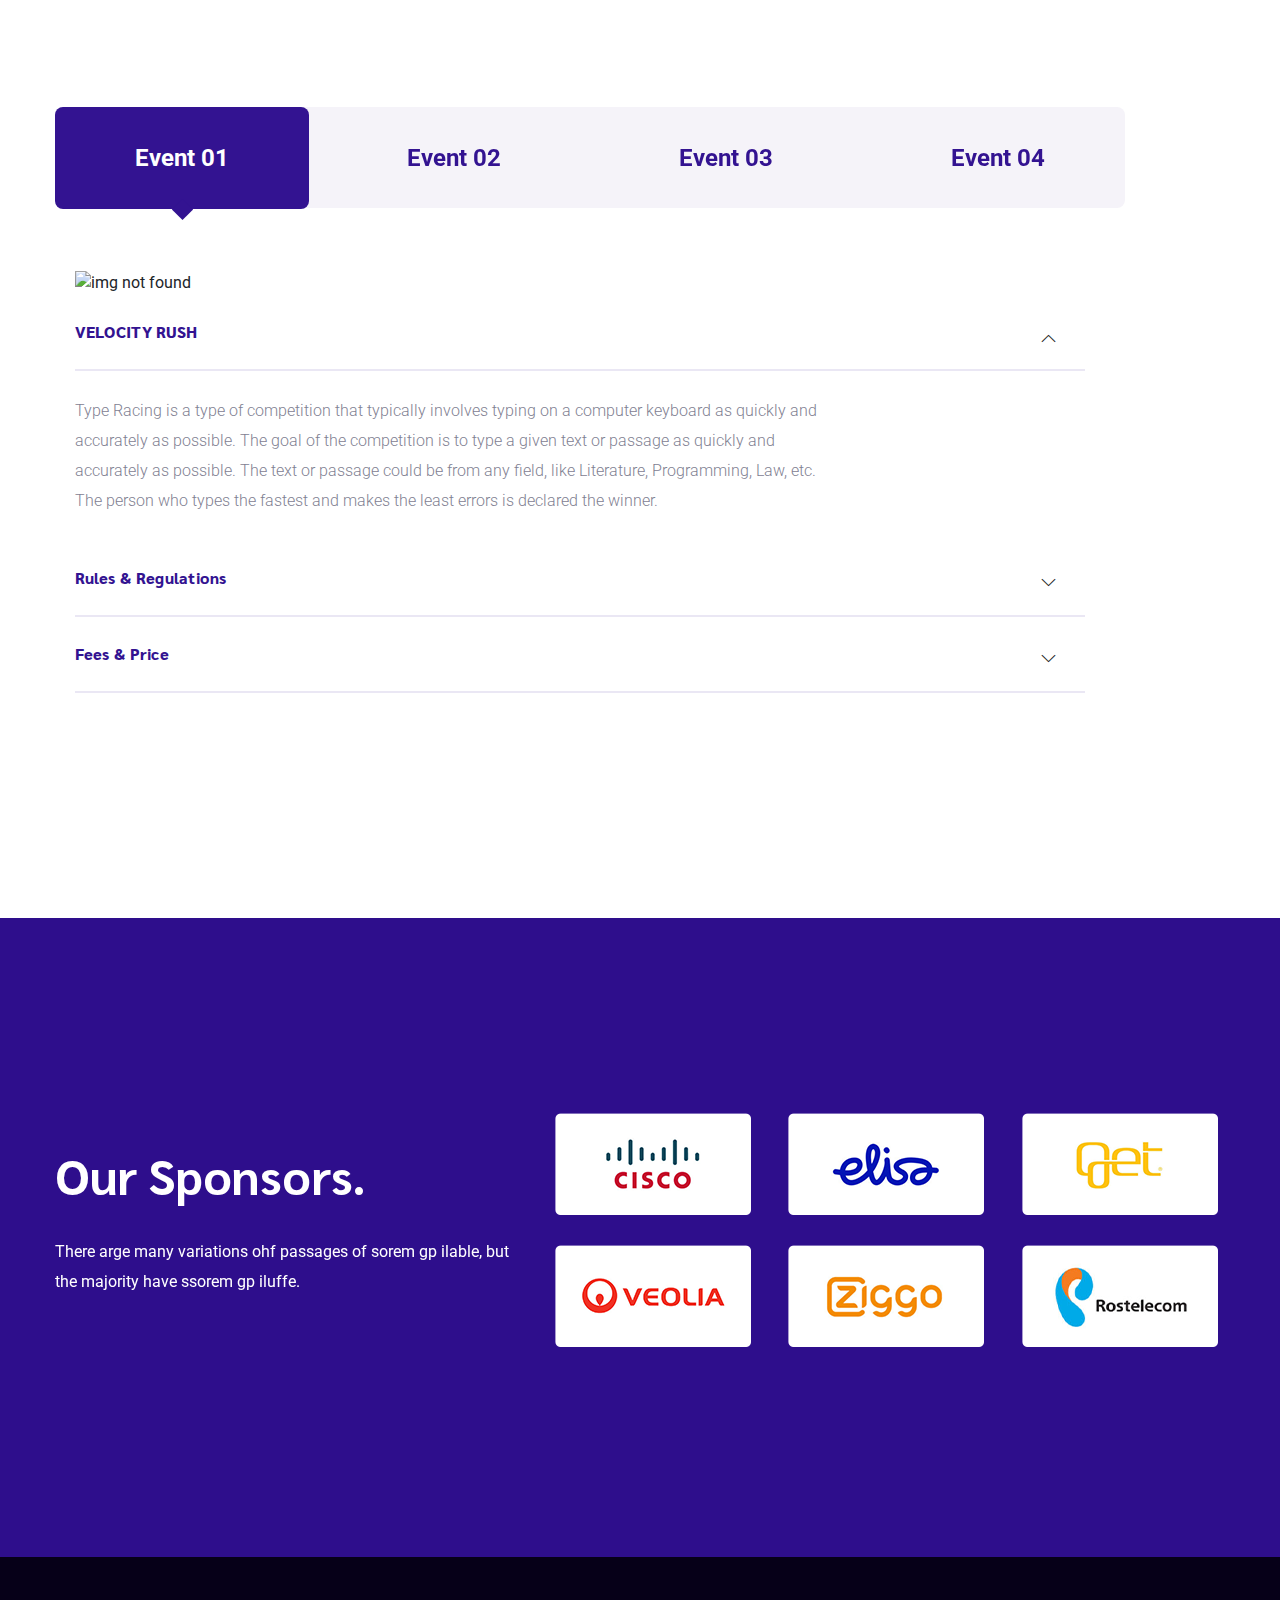
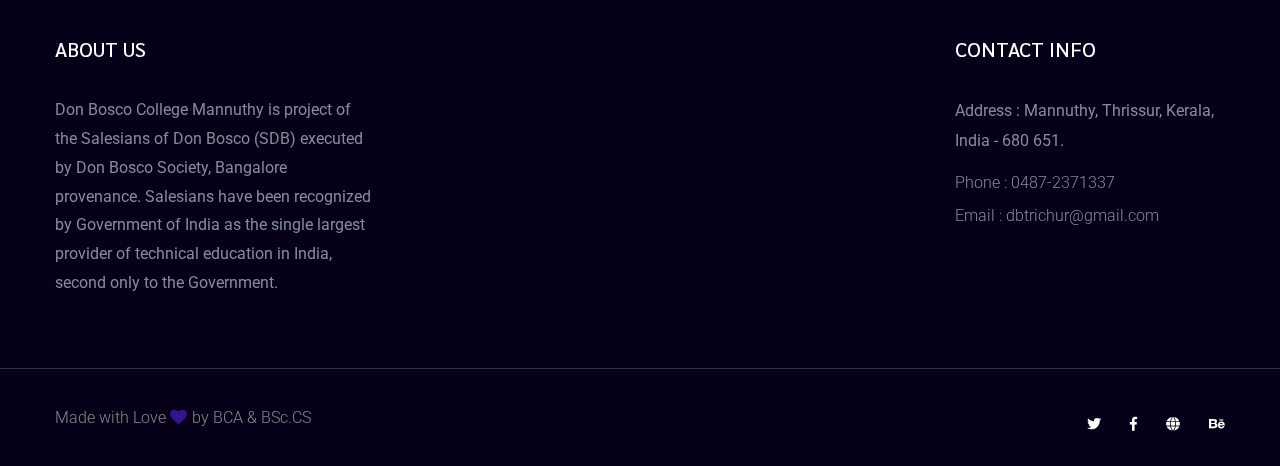
==== commit 0d2dab0e: "merged changes to ```index.html```" ====
--- a/index.html
+++ b/index.html
@@ -10,7 +10,7 @@
     <link
       rel="shortcut icon"
       type="image/x-icon"
-      href="assets/img/favicon.ico"
+      href="assets/img/favicon.png"
     />
 
     <!-- CSS here -->
@@ -425,7 +425,6 @@
         </div>
       </section>
       <!-- Brand Area End -->
-      <!--? accordion -->
       <section class="accordion fix section-padding30">
         <div class="container">
           <div class="row">
@@ -495,7 +494,7 @@
                 <div class="col-lg-11">
                   <div class="accordion-wrapper">
                     <div class="accordion" id="accordionExample">
-											<img class="event-img" width="100%" src="./assets/img/events/typerush.jpg" alt="img not found">
+											<img class="event-img" width="100%" src="https://drewdalyonline.com/wp-content/uploads/2015/08/typing-tutors.jpg" alt="img not found">
                       <!-- single-one -->
                       <div class="card">
                         <div class="card-header" id="headingTwo">
@@ -600,7 +599,7 @@
                 <div class="col-lg-11">
                   <div class="accordion-wrapper">
                     <div class="accordion" id="accordionExample">
-											<img class="event-img" width="100%" src="./assets/img/events/typerush.jpg" alt="img not found">
+											<img class="event-img" width="100%" src="https://pluspng.com/img-png/treasure-hunt-png-hd-treasure-hunt-1920.jpg" alt="img not found">
                       <!-- single-one -->
                       <div class="card">
                         <div class="card-header" id="headingTwo">
@@ -652,8 +651,9 @@
                         >
                           <div class="card-body">
                             <ul class="list-group list-group-flush">
-															<li class="list-group-item">Individual Event</li>
-															<li class="list-group-item">Fast and Accurate fingers win</li>
+															<li class="list-group-item">Group Event</li>
+															<li class="list-group-item">Puzzles and other games to complete each level to the squad</li>
+															<li class="list-group-item">Final level to find the treasure</li>
 														</ul>
                           </div>
                         </div>
@@ -682,9 +682,10 @@
                         >
                           <div class="card-body">
                             <ul class="list-group list-group-flush">
-															<li class="list-group-item"><img src="./assets/img/events/money.png" width="10%" alt="fees">&emsp; ₹50</li>
-															<li class="list-group-item"><img src="./assets/img/events/gold-medal.png" width="10%" alt="first prize">&emsp; ₹2000</li>
-															<li class="list-group-item"><img src="./assets/img/events/silver-medal.png" width="10%" alt="sedond prize">&emsp; ₹1000</li>
+															<li class="list-group-item"><img src="./assets/img/events/money.png" width="10%" alt="fees">&emsp; ₹200</li>
+															<li class="list-group-item"><img src="./assets/img/events/gold-medal.png" width="10%" alt="first prize">&emsp; ₹5000</li>
+															<li class="list-group-item"><img src="./assets/img/events/silver-medal.png" width="10%" alt="sedond prize">&emsp; ₹2000</li>
+															<li class="list-group-item"><img src="./assets/img/events/bronze-medal.png" width="10%" alt="sedond prize">&emsp; ₹1000</li>
 														</ul>
                           </div>
                         </div>
@@ -705,7 +706,7 @@
                 <div class="col-lg-11">
                   <div class="accordion-wrapper">
                     <div class="accordion" id="accordionExample">
-											<img class="event-img" width="100%" src="./assets/img/events/typerush.jpg" alt="img not found">
+											<img class="event-img" width="100%" src="https://cdn.images.express.co.uk/img/dynamic/130/750x445/1282929.jpg" alt="img not found">
                       <!-- single-one -->
                       <div class="card">
                         <div class="card-header" id="headingTwo">
@@ -729,11 +730,7 @@
                           data-parent="#accordionExample"
                         >
                           <div class="card-body">
-                            There arge many variations ohf passages of sorem
-                            gpsum ilable, but the majority have suffered
-                            alteration in some form, by ected humour, or
-                            randomised words whi.rere arge many variations ohf
-                            passages of sorem gpsum ilable.
+                            BRAIN BASH  is a technical quiz competition in which participants are tested on their knowledge of technology-related topics. Brain bash includes a wide range of subjects such as computer science, information technology, electronics, and software development. The format of the competition can vary in 4 rounds. Brain bash is an group event and each team consists of 4 quiz warriors. The which come as the first will be awarded.
                           </div>
                         </div>
                       </div>
@@ -761,8 +758,9 @@
                         >
                           <div class="card-body">
                             <ul class="list-group list-group-flush">
-															<li class="list-group-item">Individual Event</li>
-															<li class="list-group-item">Fast and Accurate fingers win</li>
+															<li class="list-group-item">Group Event</li>
+															<li class="list-group-item">Technical Quiz</li>
+															<li class="list-group-item">General Knowledge</li>
 														</ul>
                           </div>
                         </div>
@@ -791,7 +789,7 @@
                         >
                           <div class="card-body">
                             <ul class="list-group list-group-flush">
-															<li class="list-group-item"><img src="./assets/img/events/money.png" width="10%" alt="fees">&emsp; ₹50</li>
+															<li class="list-group-item"><img src="./assets/img/events/money.png" width="10%" alt="fees">&emsp; ₹150</li>
 															<li class="list-group-item"><img src="./assets/img/events/gold-medal.png" width="10%" alt="first prize">&emsp; ₹2000</li>
 															<li class="list-group-item"><img src="./assets/img/events/silver-medal.png" width="10%" alt="sedond prize">&emsp; ₹1000</li>
 														</ul>
@@ -814,7 +812,7 @@
                 <div class="col-lg-11">
                   <div class="accordion-wrapper">
                     <div class="accordion" id="accordionExample">
-											<img class="event-img" width="100%" src="./assets/img/events/typerush.jpg" alt="img not found">
+											<img class="event-img" width="100%" src="https://i.ytimg.com/vi/edKz6Jiu4VA/maxresdefault.jpg" alt="img not found">
                       <!-- single-one -->
                       <div class="card">
                         <div class="card-header" id="headingTwo">
@@ -838,11 +836,7 @@
                           data-parent="#accordionExample"
                         >
                           <div class="card-body">
-                            There arge many variations ohf passages of sorem
-                            gpsum ilable, but the majority have suffered
-                            alteration in some form, by ected humour, or
-                            randomised words whi.rere arge many variations ohf
-                            passages of sorem gpsum ilable.
+                            Perfect test to see how good you are with a football! It will help you understand your skills, level and confidence. Anyone, any age, gender, student or teacher can participate. But in the end only one will stand victorious.<br> There will be 5 challenges, each more and more demanding than the previous. Participants who can't keep up with the requirements of each challenge will be kicked out until only one remains, the one who can take home the prize.
                           </div>
                         </div>
                       </div>
@@ -871,7 +865,8 @@
                           <div class="card-body">
                             <ul class="list-group list-group-flush">
 															<li class="list-group-item">Individual Event</li>
-															<li class="list-group-item">Fast and Accurate fingers win</li>
+															<li class="list-group-item">Test your football skill</li>
+															<li class="list-group-item">Five levels to unlock the blue</li>
 														</ul>
                           </div>
                         </div>
@@ -902,7 +897,6 @@
                             <ul class="list-group list-group-flush">
 															<li class="list-group-item"><img src="./assets/img/events/money.png" width="10%" alt="fees">&emsp; ₹50</li>
 															<li class="list-group-item"><img src="./assets/img/events/gold-medal.png" width="10%" alt="first prize">&emsp; ₹2000</li>
-															<li class="list-group-item"><img src="./assets/img/events/silver-medal.png" width="10%" alt="sedond prize">&emsp; ₹1000</li>
 														</ul>
                           </div>
                         </div>
@@ -916,7 +910,6 @@
           <!-- End Nav Card -->
         </div>
       </section>
-      <!-- accordion End -->
       <!--? gallery Products Start -->
       <!-- <div class="gallery-area fix">
         <div class="container-fluid p-0">
